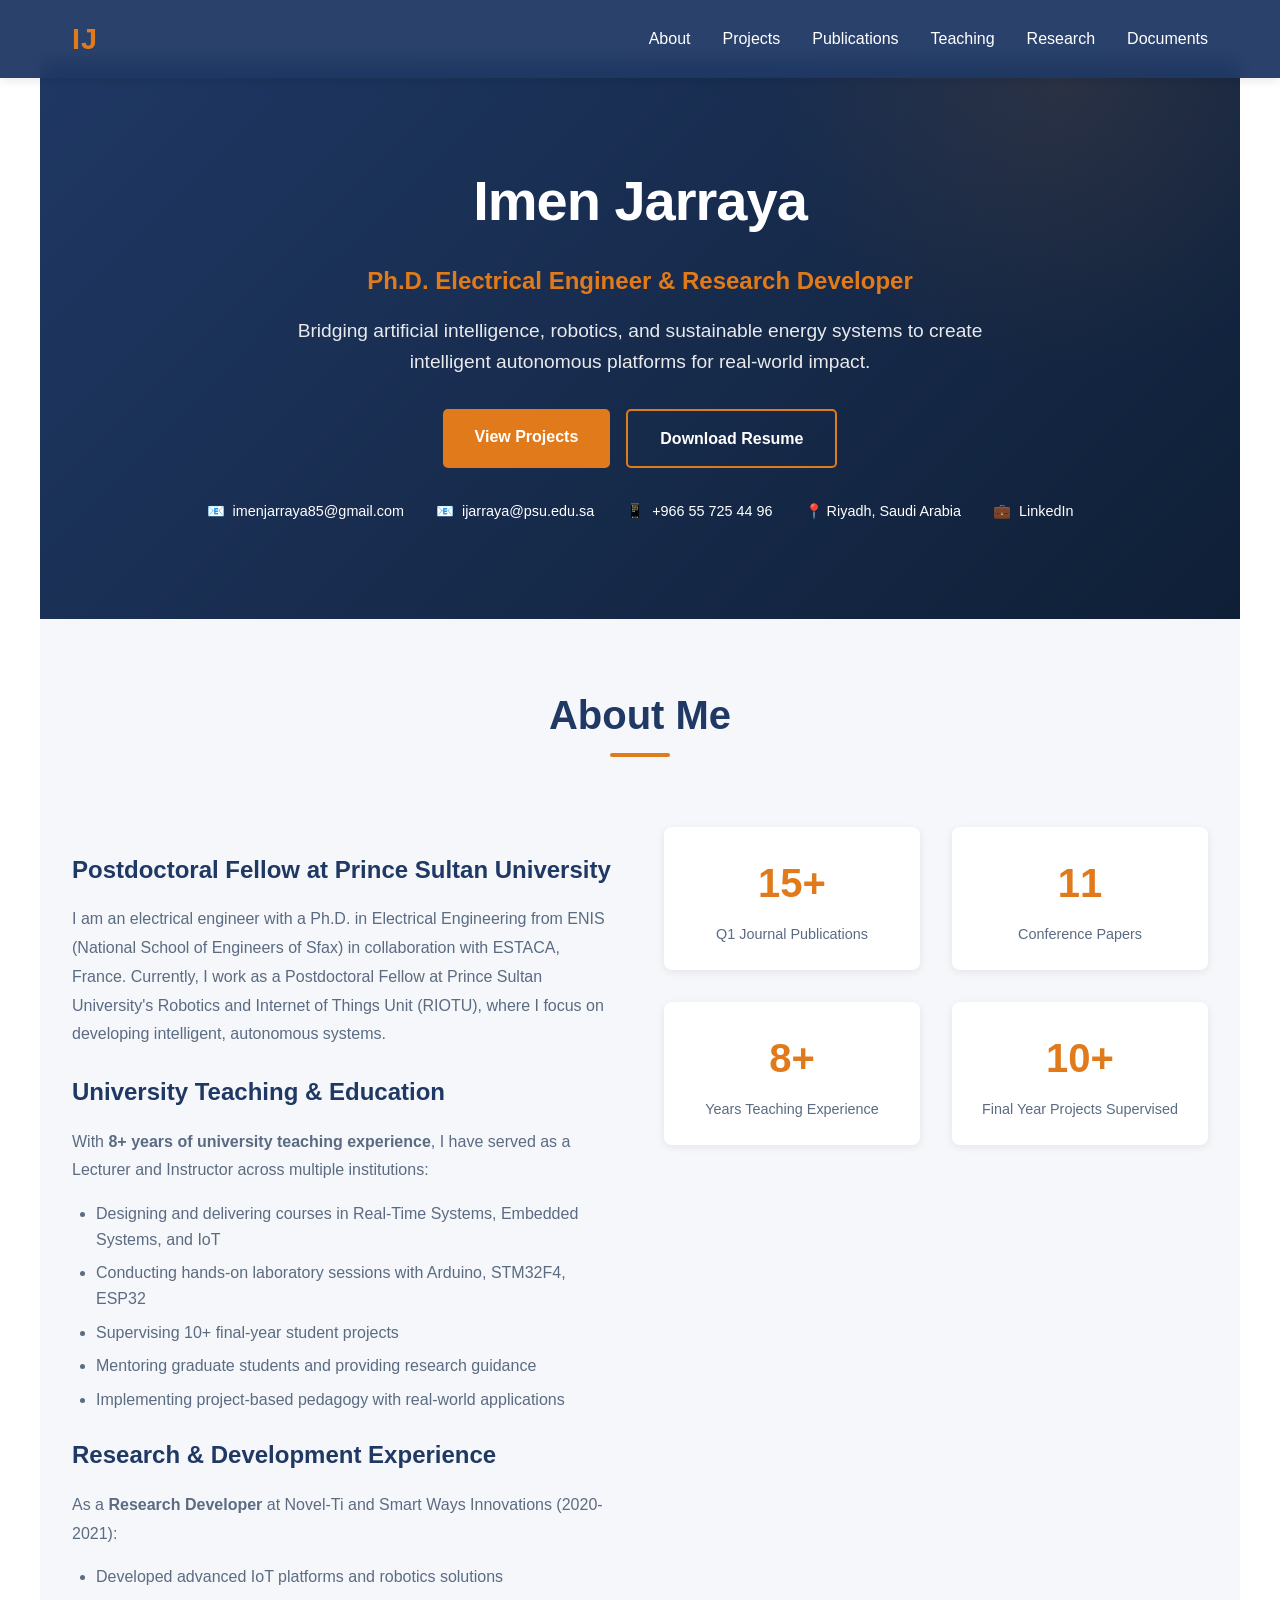
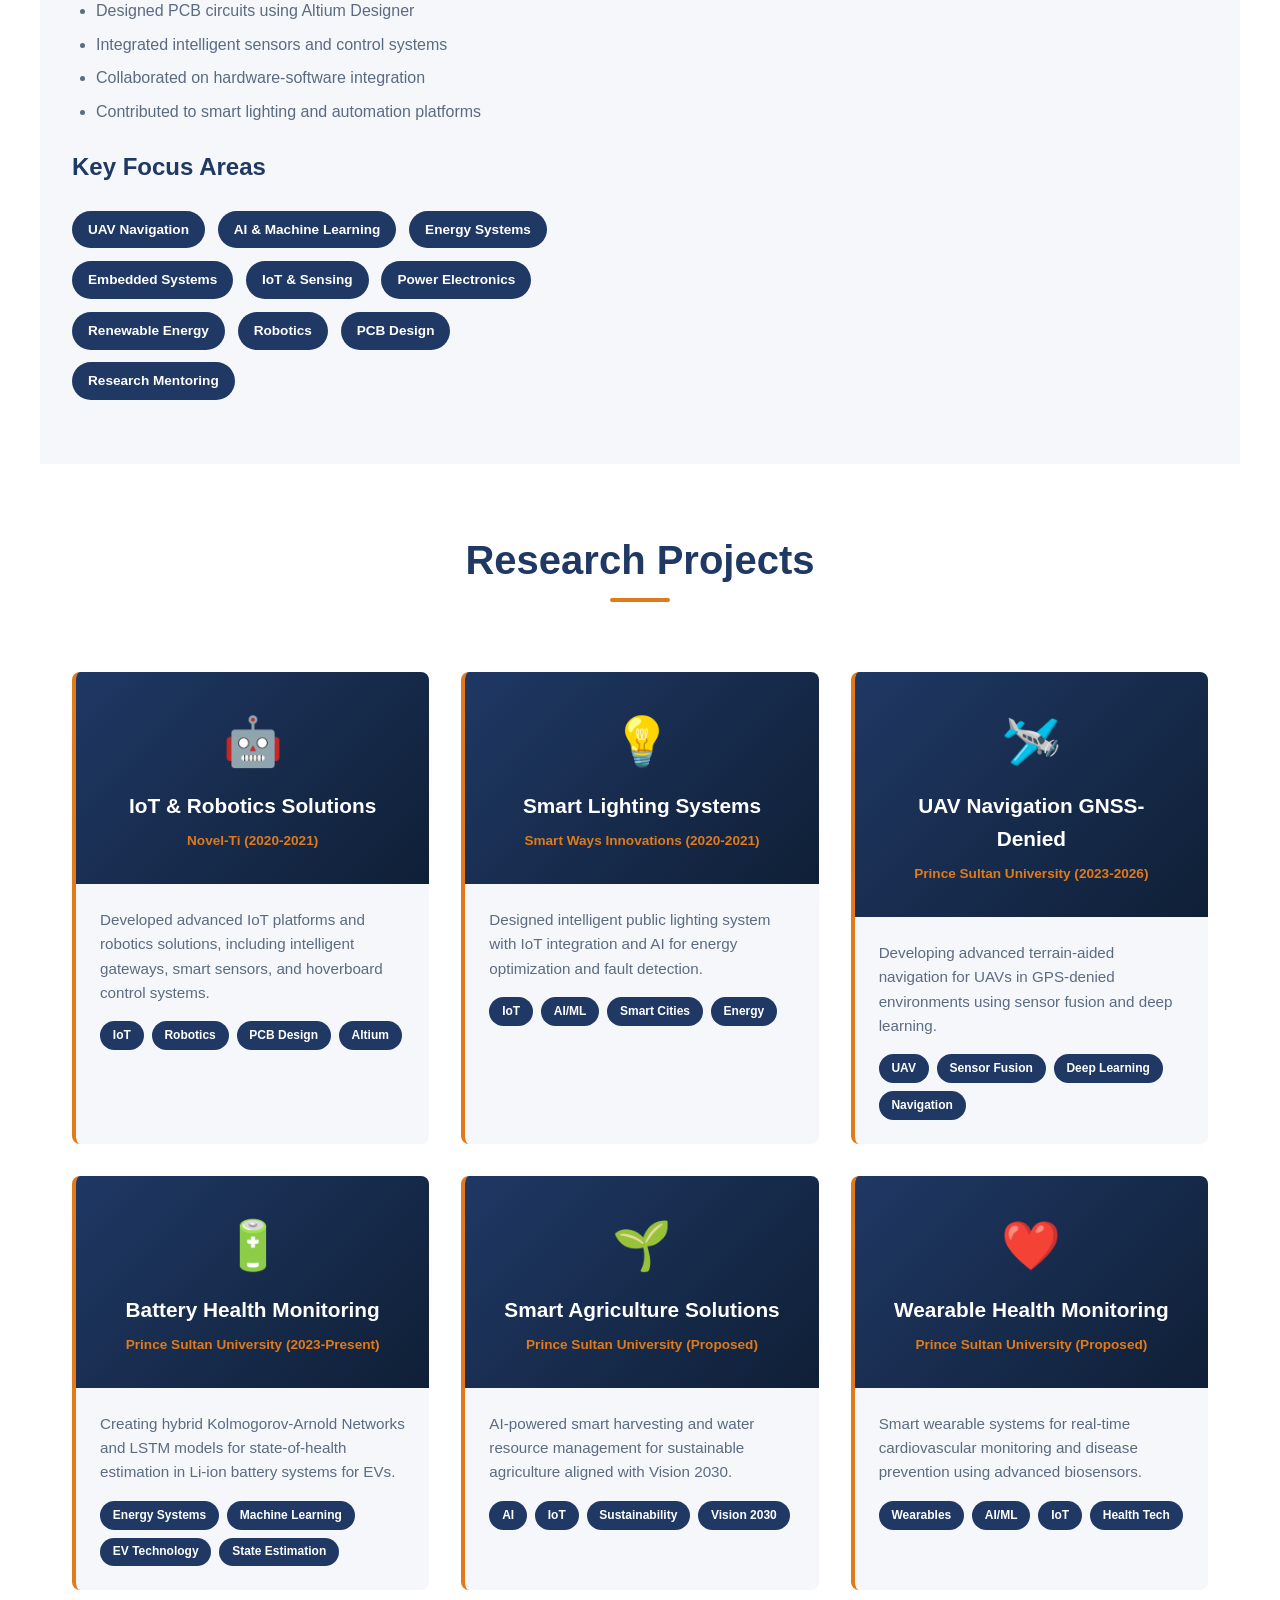
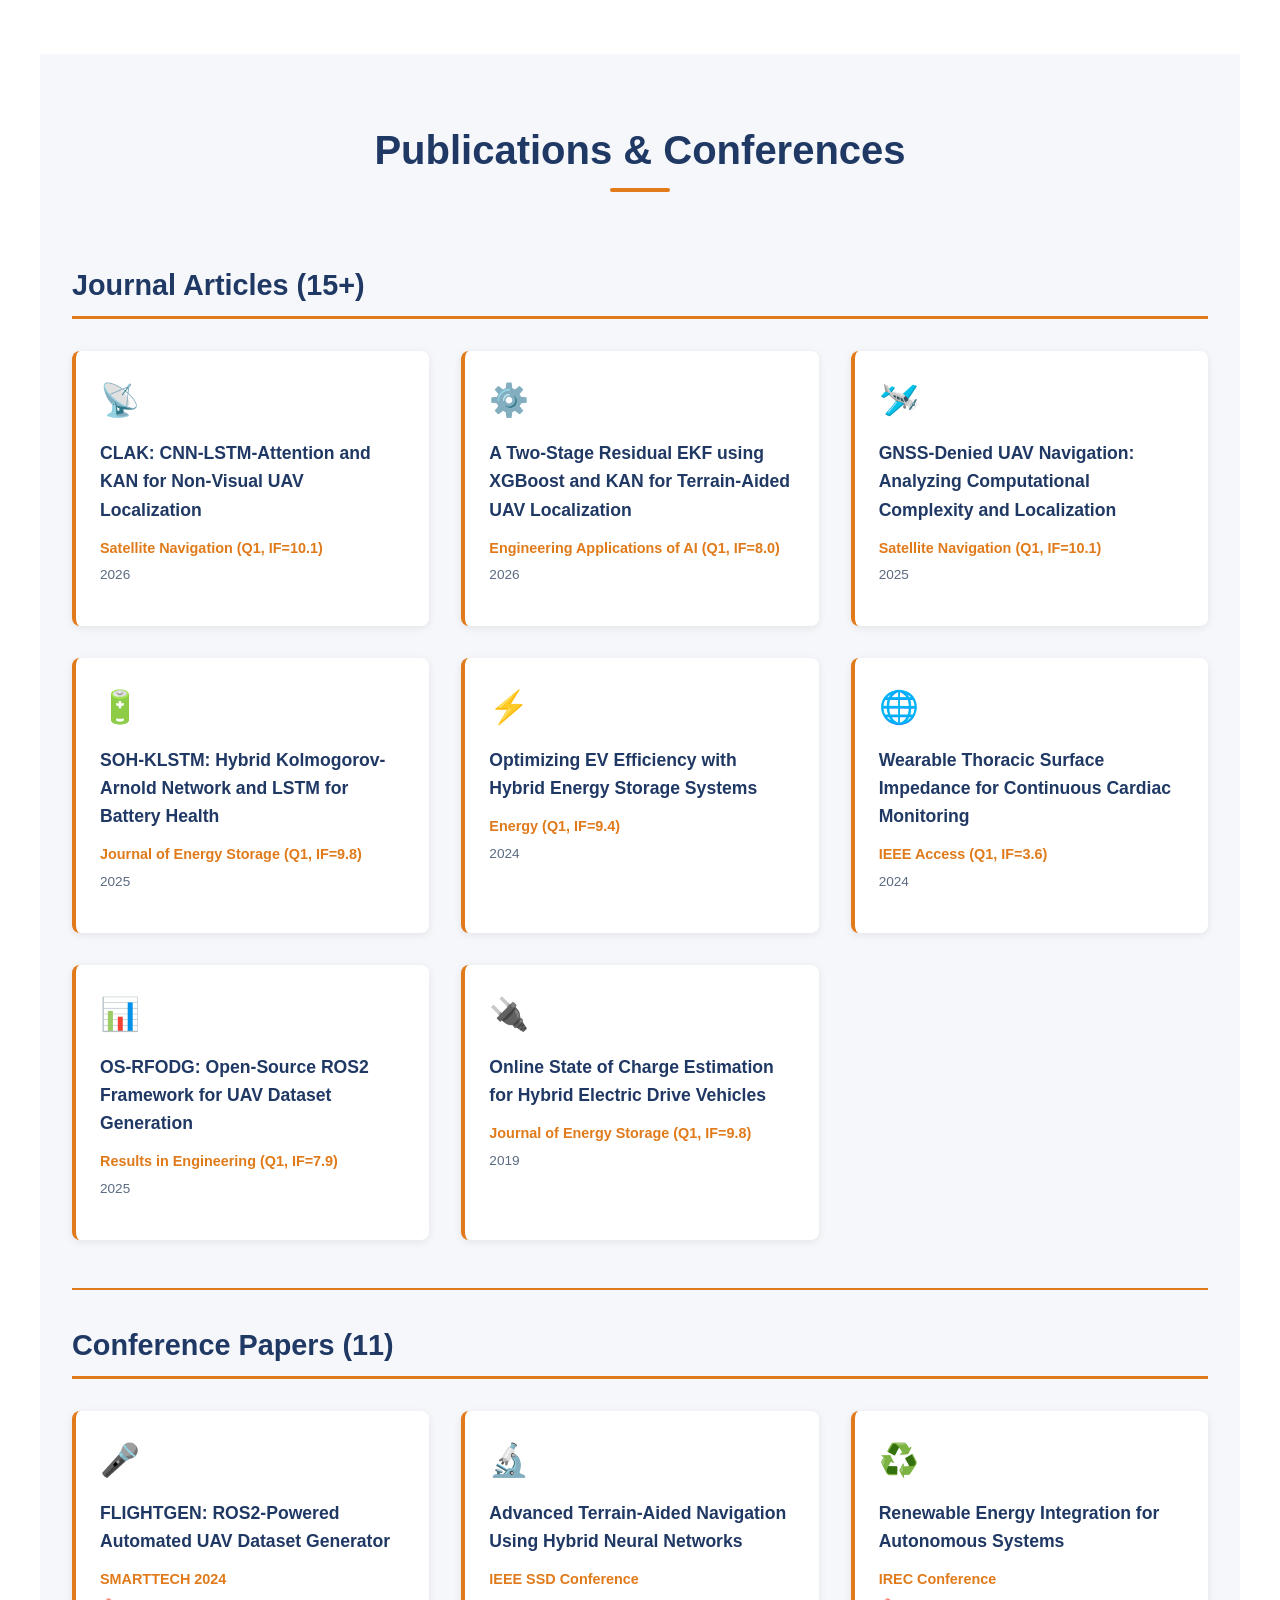
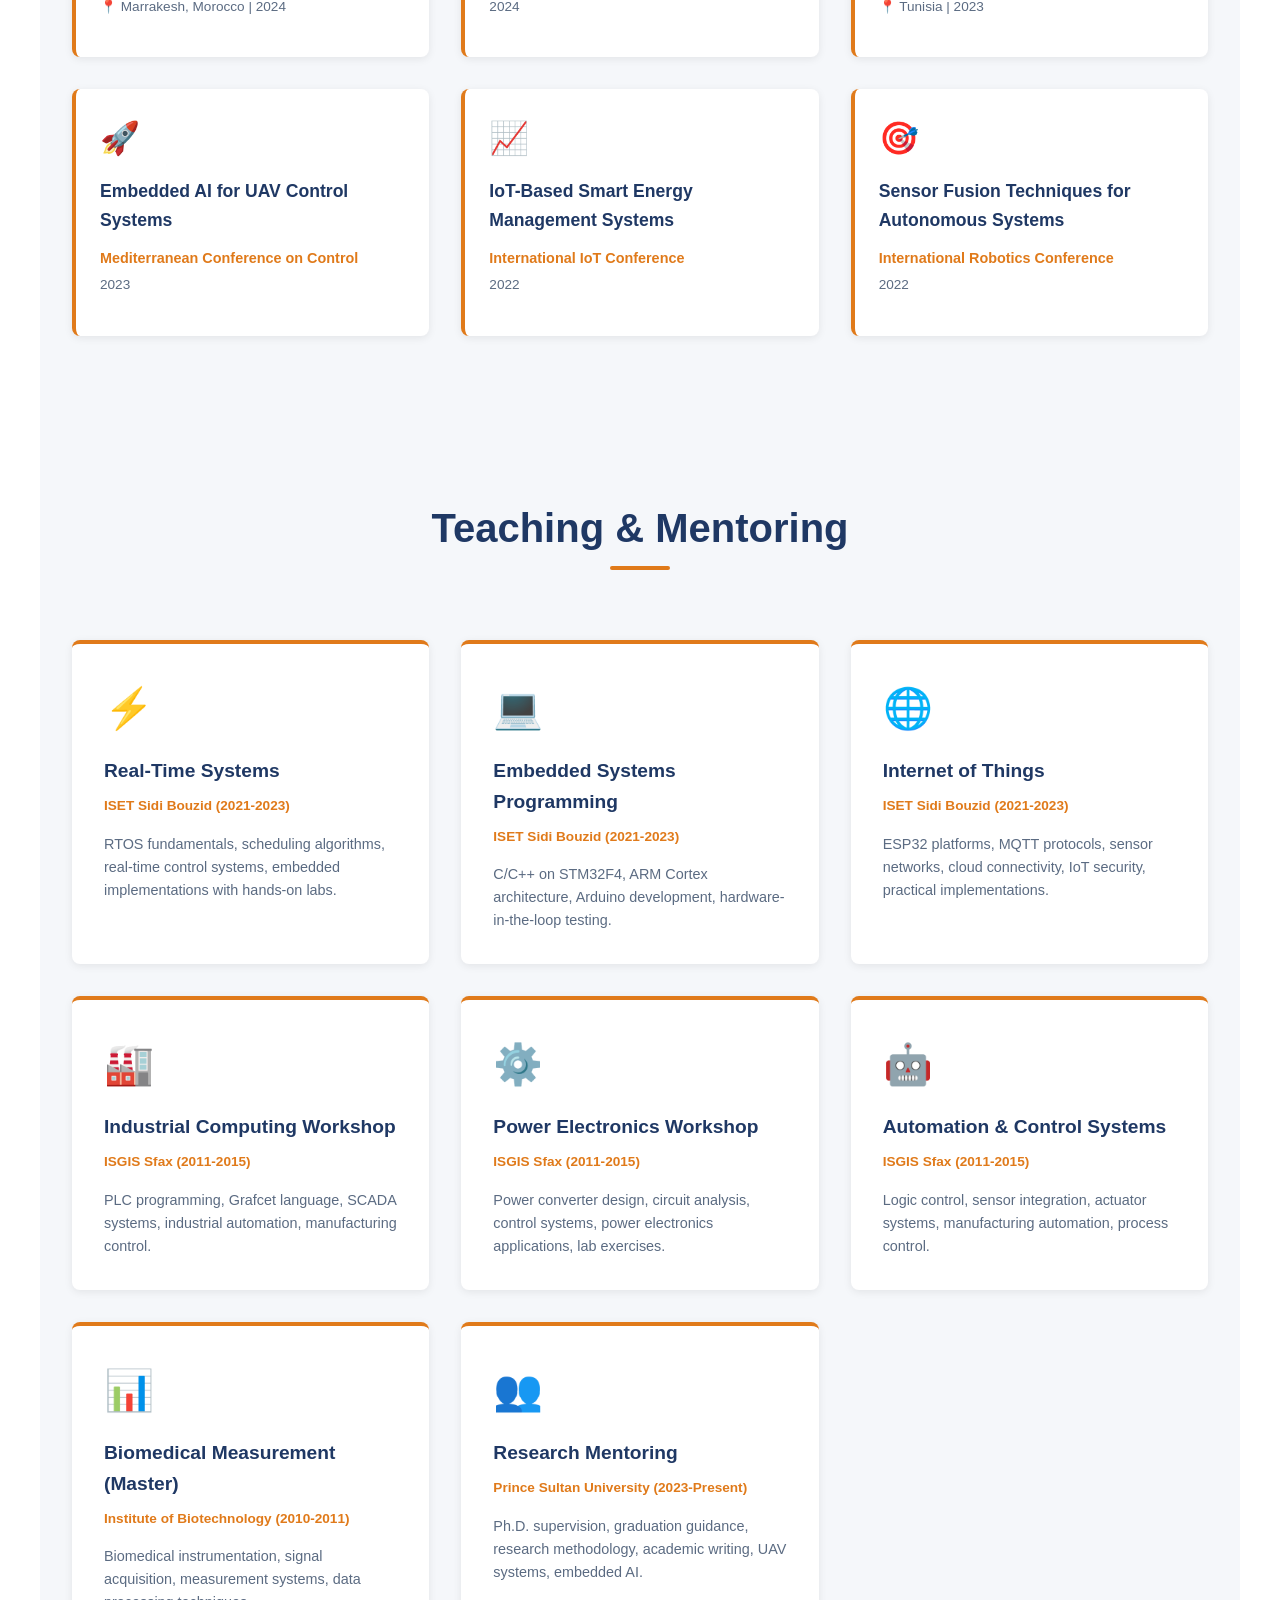
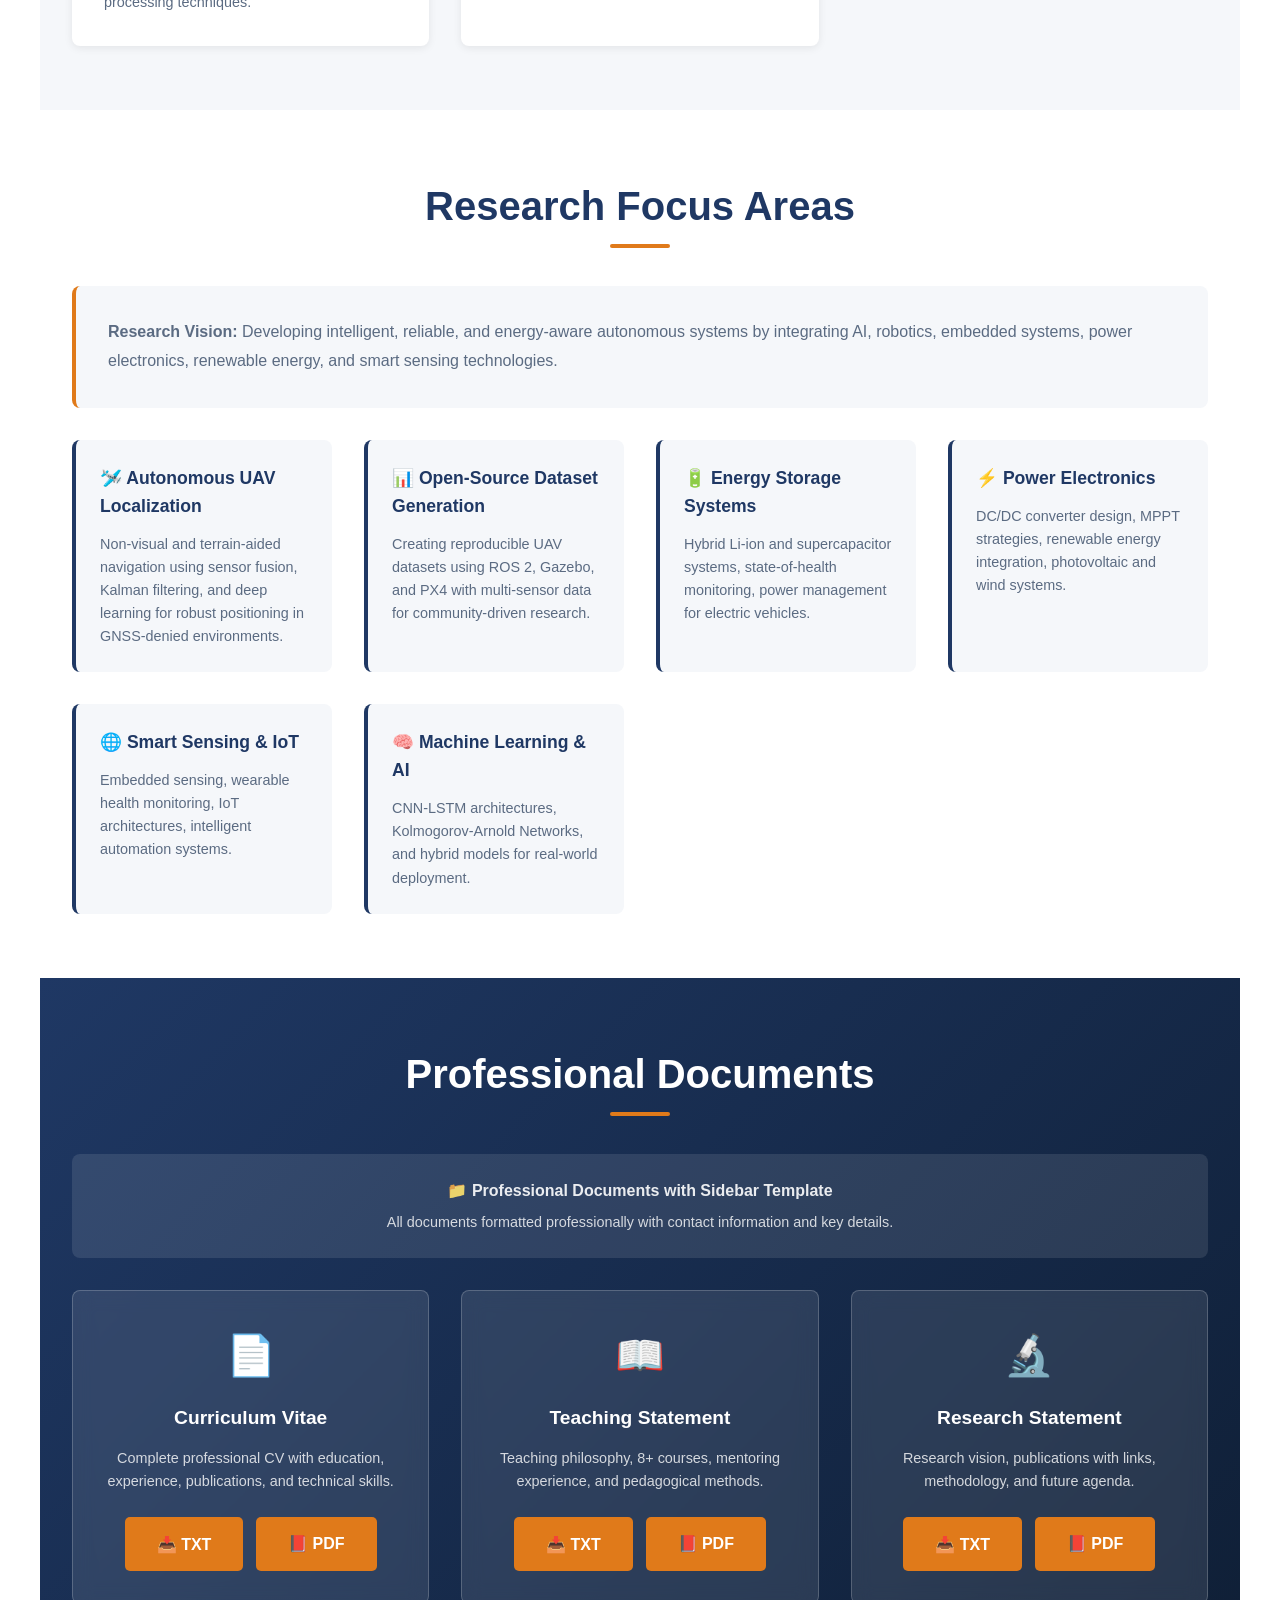
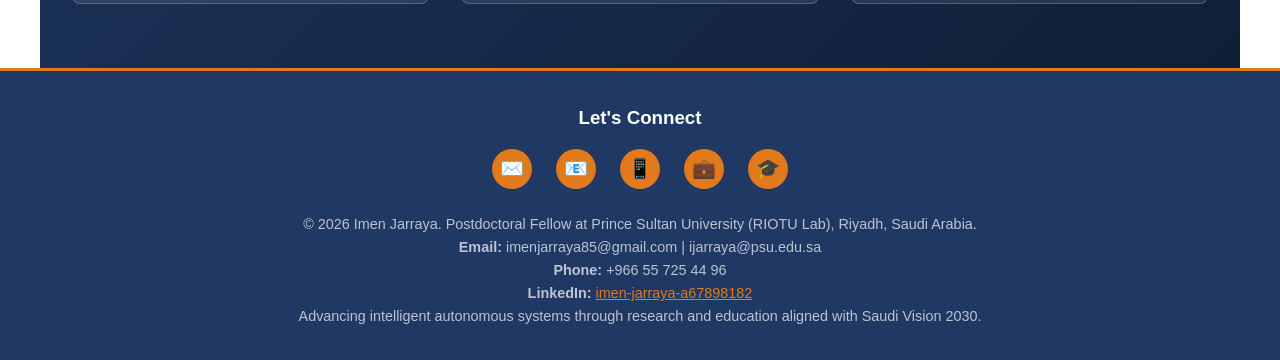
==== index.html @ ab8630fe "Add professional website with CV, Teaching and Research statements" ====
<!DOCTYPE html>
<html lang="en">
<head>
    <meta charset="UTF-8">
    <meta name="viewport" content="width=device-width, initial-scale=1.0">
    <title>Imen Jarraya - Electrical Engineer & Research Developer</title>
    <style>
        * {
            margin: 0;
            padding: 0;
            box-sizing: border-box;
        }

        :root {
            --primary-navy: #1F3864;
            --secondary-orange: #E07A1A;
            --text-dark: #1F1F1F;
            --text-light: #FFFFFF;
            --accent-light: #F5F7FA;
            --accent-muted: #5B6B82;
            --border-light: #D5DFE8;
        }

        html {
            scroll-behavior: smooth;
        }

        body {
            font-family: 'Segoe UI', Tahoma, Geneva, Verdana, sans-serif;
            color: var(--text-dark);
            line-height: 1.6;
            overflow-x: hidden;
        }

        /* Navigation */
        nav {
            position: fixed;
            top: 0;
            width: 100%;
            background: rgba(31, 56, 100, 0.95);
            backdrop-filter: blur(10px);
            z-index: 1000;
            padding: 1rem 0;
            box-shadow: 0 2px 10px rgba(0,0,0,0.1);
        }

        .nav-container {
            max-width: 1200px;
            margin: 0 auto;
            display: flex;
            justify-content: space-between;
            align-items: center;
            padding: 0 2rem;
        }

        .nav-logo {
            font-size: 1.8rem;
            font-weight: bold;
            color: var(--secondary-orange);
            letter-spacing: 1px;
        }

        .nav-links {
            display: flex;
            gap: 2rem;
            list-style: none;
        }

        .nav-links a {
            color: var(--text-light);
            text-decoration: none;
            font-weight: 500;
            transition: color 0.3s;
        }

        .nav-links a:hover {
            color: var(--secondary-orange);
        }

        /* Hero Section */
        .hero {
            margin-top: 60px;
            background: linear-gradient(135deg, var(--primary-navy) 0%, #0f1f36 100%);
            color: var(--text-light);
            padding: 6rem 2rem;
            text-align: center;
            position: relative;
            overflow: hidden;
        }

        .hero::before {
            content: '';
            position: absolute;
            top: -50%;
            right: -10%;
            width: 600px;
            height: 600px;
            background: radial-gradient(circle, rgba(224, 122, 26, 0.1) 0%, transparent 70%);
            border-radius: 50%;
            animation: float 6s ease-in-out infinite;
        }

        .hero-content {
            max-width: 1000px;
            margin: 0 auto;
            position: relative;
            z-index: 1;
        }

        .hero h1 {
            font-size: 3.5rem;
            font-weight: 700;
            margin-bottom: 1rem;
            letter-spacing: -1px;
        }

        .hero .subtitle {
            font-size: 1.5rem;
            color: var(--secondary-orange);
            margin-bottom: 1rem;
            font-weight: 600;
        }

        .hero .tagline {
            font-size: 1.2rem;
            color: rgba(255,255,255,0.9);
            margin-bottom: 2rem;
            max-width: 700px;
            margin-left: auto;
            margin-right: auto;
        }

        .hero-cta {
            display: flex;
            gap: 1rem;
            justify-content: center;
            flex-wrap: wrap;
            margin-top: 2rem;
        }

        .btn {
            padding: 0.9rem 2rem;
            border: none;
            border-radius: 5px;
            font-weight: 600;
            cursor: pointer;
            transition: all 0.3s;
            text-decoration: none;
            display: inline-block;
            font-size: 1rem;
        }

        .btn-primary {
            background: var(--secondary-orange);
            color: var(--text-light);
        }

        .btn-primary:hover {
            background: #d86910;
            transform: translateY(-2px);
            box-shadow: 0 5px 15px rgba(224, 122, 26, 0.3);
        }

        .btn-secondary {
            background: transparent;
            color: var(--text-light);
            border: 2px solid var(--secondary-orange);
        }

        .btn-secondary:hover {
            background: var(--secondary-orange);
            color: var(--text-light);
        }

        .contact-info {
            display: flex;
            justify-content: center;
            gap: 2rem;
            margin-top: 2rem;
            flex-wrap: wrap;
            font-size: 0.9rem;
        }

        .contact-info span {
            display: flex;
            align-items: center;
            gap: 0.5rem;
        }

        .contact-info a {
            color: inherit;
            text-decoration: none;
            transition: color 0.3s;
        }

        .contact-info a:hover {
            color: var(--secondary-orange);
        }

        @keyframes float {
            0%, 100% { transform: translateY(0px); }
            50% { transform: translateY(20px); }
        }

        /* Sections */
        section {
            padding: 4rem 2rem;
            max-width: 1200px;
            margin: 0 auto;
        }

        .section-title {
            font-size: 2.5rem;
            font-weight: 700;
            color: var(--primary-navy);
            margin-bottom: 3rem;
            text-align: center;
            position: relative;
            display: inline-block;
            width: 100%;
        }

        .section-title::after {
            content: '';
            position: absolute;
            bottom: -10px;
            left: 50%;
            transform: translateX(-50%);
            width: 60px;
            height: 4px;
            background: var(--secondary-orange);
            border-radius: 2px;
        }

        #about {
            background: var(--accent-light);
        }

        .about-content {
            display: grid;
            grid-template-columns: 1fr 1fr;
            gap: 3rem;
            align-items: start;
            margin-top: 2rem;
        }

        .about-text h3 {
            color: var(--primary-navy);
            font-size: 1.5rem;
            margin-bottom: 1rem;
            margin-top: 1.5rem;
        }

        .about-text p {
            color: var(--accent-muted);
            margin-bottom: 1rem;
            line-height: 1.8;
        }

        .about-text ul {
            margin: 1rem 0;
            padding-left: 1.5rem;
            color: var(--accent-muted);
        }

        .about-text ul li {
            margin-bottom: 0.5rem;
        }

        .expertise-tags {
            display: flex;
            flex-wrap: wrap;
            gap: 0.8rem;
            margin-top: 1.5rem;
        }

        .tag {
            background: var(--primary-navy);
            color: var(--text-light);
            padding: 0.5rem 1rem;
            border-radius: 20px;
            font-size: 0.85rem;
            font-weight: 600;
        }

        .about-stats {
            display: grid;
            grid-template-columns: repeat(2, 1fr);
            gap: 2rem;
        }

        .stat {
            background: var(--text-light);
            padding: 1.5rem;
            border-radius: 8px;
            text-align: center;
            box-shadow: 0 2px 8px rgba(0,0,0,0.08);
        }

        .stat-number {
            font-size: 2.5rem;
            font-weight: bold;
            color: var(--secondary-orange);
        }

        .stat-label {
            color: var(--accent-muted);
            font-size: 0.9rem;
            margin-top: 0.5rem;
        }

        /* Projects Section */
        #projects {
            background: var(--text-light);
        }

        .projects-grid {
            display: grid;
            grid-template-columns: repeat(auto-fit, minmax(300px, 1fr));
            gap: 2rem;
            margin-top: 2rem;
        }

        .project-card {
            background: var(--accent-light);
            border-radius: 8px;
            overflow: hidden;
            transition: all 0.3s;
            border-left: 4px solid var(--secondary-orange);
        }

        .project-card:hover {
            transform: translateY(-5px);
            box-shadow: 0 10px 30px rgba(31, 56, 100, 0.15);
        }

        .project-header {
            background: linear-gradient(135deg, var(--primary-navy), #0f1f36);
            color: var(--text-light);
            padding: 2rem;
            text-align: center;
            min-height: 150px;
            display: flex;
            flex-direction: column;
            justify-content: center;
            align-items: center;
        }

        .project-icon {
            font-size: 3rem;
            margin-bottom: 0.5rem;
        }

        .project-title {
            font-size: 1.3rem;
            font-weight: 700;
            margin-bottom: 0.5rem;
        }

        .project-company {
            font-size: 0.85rem;
            color: var(--secondary-orange);
            font-weight: 600;
        }

        .project-body {
            padding: 1.5rem;
        }

        .project-description {
            color: var(--accent-muted);
            font-size: 0.95rem;
            margin-bottom: 1rem;
            line-height: 1.6;
        }

        .project-tech {
            display: flex;
            flex-wrap: wrap;
            gap: 0.5rem;
        }

        .tech-tag {
            background: var(--primary-navy);
            color: var(--text-light);
            padding: 0.3rem 0.8rem;
            border-radius: 15px;
            font-size: 0.75rem;
            font-weight: 600;
        }

        /* Publications Section */
        #publications {
            background: var(--accent-light);
        }

        .publication-grid {
            display: grid;
            grid-template-columns: repeat(auto-fit, minmax(280px, 1fr));
            gap: 2rem;
            margin-top: 2rem;
        }

        .publication-card {
            background: var(--text-light);
            padding: 1.5rem;
            border-radius: 8px;
            border-left: 4px solid var(--secondary-orange);
            box-shadow: 0 2px 8px rgba(0,0,0,0.08);
            transition: all 0.3s;
        }

        .publication-card:hover {
            transform: translateY(-3px);
            box-shadow: 0 8px 20px rgba(0,0,0,0.12);
        }

        .pub-icon {
            font-size: 2rem;
            margin-bottom: 0.8rem;
        }

        .publication-card h4 {
            font-size: 1.1rem;
            color: var(--primary-navy);
            margin-bottom: 0.8rem;
            font-weight: 700;
        }

        .pub-venue {
            color: var(--secondary-orange);
            font-weight: 600;
            font-size: 0.9rem;
            margin-bottom: 0.3rem;
        }

        .pub-date {
            color: var(--accent-muted);
            font-size: 0.85rem;
            margin-bottom: 1rem;
        }

        .btn-pub {
            color: var(--secondary-orange);
            text-decoration: none;
            font-weight: 600;
            font-size: 0.9rem;
            transition: all 0.3s;
            cursor: pointer;
        }

        .btn-pub:hover {
            color: var(--primary-navy);
        }

        /* Teaching Section */
        #teaching {
            background: var(--accent-light);
        }

        .teaching-content {
            display: grid;
            grid-template-columns: repeat(auto-fit, minmax(280px, 1fr));
            gap: 2rem;
            margin-top: 2rem;
        }

        .course-card {
            background: var(--text-light);
            padding: 2rem;
            border-radius: 8px;
            box-shadow: 0 2px 8px rgba(0,0,0,0.08);
            transition: all 0.3s;
            border-top: 4px solid var(--secondary-orange);
        }

        .course-card:hover {
            box-shadow: 0 8px 20px rgba(0,0,0,0.12);
            transform: translateY(-3px);
        }

        .course-icon {
            font-size: 2.5rem;
            margin-bottom: 1rem;
        }

        .course-name {
            font-size: 1.2rem;
            font-weight: 700;
            color: var(--primary-navy);
            margin-bottom: 0.5rem;
        }

        .course-institution {
            font-size: 0.85rem;
            color: var(--secondary-orange);
            margin-bottom: 1rem;
            font-weight: 600;
        }

        .course-topics {
            color: var(--accent-muted);
            font-size: 0.9rem;
            line-height: 1.6;
        }

        /* Research Section */
        #research {
            background: var(--text-light);
        }

        .research-intro {
            background: var(--accent-light);
            padding: 2rem;
            border-radius: 8px;
            border-left: 4px solid var(--secondary-orange);
            margin-bottom: 2rem;
            color: var(--accent-muted);
            line-height: 1.8;
        }

        .research-grid {
            display: grid;
            grid-template-columns: repeat(auto-fit, minmax(250px, 1fr));
            gap: 2rem;
            margin-top: 2rem;
        }

        .research-card {
            background: var(--accent-light);
            padding: 1.5rem;
            border-radius: 8px;
            border-left: 4px solid var(--primary-navy);
        }

        .research-card h4 {
            color: var(--primary-navy);
            margin-bottom: 0.8rem;
            font-size: 1.1rem;
        }

        .research-card p {
            color: var(--accent-muted);
            font-size: 0.9rem;
            line-height: 1.6;
        }

        /* Downloads Section */
        #downloads {
            background: linear-gradient(135deg, var(--primary-navy) 0%, #0f1f36 100%);
            color: var(--text-light);
        }

        #downloads .section-title {
            color: var(--text-light);
        }

        #downloads .section-title::after {
            background: var(--secondary-orange);
        }

        .downloads-grid {
            display: grid;
            grid-template-columns: repeat(auto-fit, minmax(250px, 1fr));
            gap: 2rem;
            margin-top: 2rem;
        }

        .download-card {
            background: rgba(255, 255, 255, 0.1);
            padding: 2rem;
            border-radius: 8px;
            text-align: center;
            backdrop-filter: blur(10px);
            border: 1px solid rgba(255, 255, 255, 0.2);
            transition: all 0.3s;
        }

        .download-card:hover {
            background: rgba(255, 255, 255, 0.15);
            transform: translateY(-3px);
            border-color: var(--secondary-orange);
        }

        .download-icon {
            font-size: 2.5rem;
            margin-bottom: 1rem;
        }

        .download-title {
            font-size: 1.2rem;
            font-weight: 700;
            margin-bottom: 0.8rem;
        }

        .download-description {
            font-size: 0.9rem;
            color: rgba(255, 255, 255, 0.8);
            margin-bottom: 1.5rem;
        }

        .download-buttons {
            display: flex;
            gap: 0.8rem;
            flex-wrap: wrap;
            justify-content: center;
        }

        .download-buttons a {
            display: inline-block;
            text-decoration: none;
        }

        .download-buttons .btn {
            margin: 0;
        }

        /* Footer */
        footer {
            background: var(--primary-navy);
            color: var(--text-light);
            text-align: center;
            padding: 2rem;
            border-top: 3px solid var(--secondary-orange);
        }

        .footer-content {
            max-width: 1200px;
            margin: 0 auto;
        }

        .social-links {
            display: flex;
            justify-content: center;
            gap: 1.5rem;
            margin-bottom: 1.5rem;
            flex-wrap: wrap;
        }

        .social-links a {
            display: inline-flex;
            align-items: center;
            justify-content: center;
            width: 40px;
            height: 40px;
            background: var(--secondary-orange);
            border-radius: 50%;
            color: var(--text-light);
            text-decoration: none;
            transition: all 0.3s;
            font-size: 1.2rem;
        }

        .social-links a:hover {
            background: rgba(224, 122, 26, 0.7);
            transform: scale(1.1);
        }

        .footer-text {
            font-size: 0.9rem;
            color: rgba(255, 255, 255, 0.7);
            line-height: 1.6;
        }

        /* Responsive */
        @media (max-width: 768px) {
            .nav-links {
                gap: 1rem;
                font-size: 0.9rem;
            }

            .hero h1 {
                font-size: 2rem;
            }

            .hero .subtitle {
                font-size: 1.2rem;
            }

            .about-content {
                grid-template-columns: 1fr;
            }

            .about-stats {
                grid-template-columns: 1fr;
            }

            .contact-info {
                flex-direction: column;
                gap: 1rem;
            }

            .section-title {
                font-size: 1.8rem;
            }

            .hero-cta {
                flex-direction: column;
                align-items: center;
            }

            .btn {
                width: 100%;
                max-width: 300px;
            }
        }

        @media (max-width: 480px) {
            nav {
                padding: 0.8rem 0;
            }

            .nav-container {
                padding: 0 1rem;
            }

            .nav-links {
                display: none;
            }

            .hero {
                padding: 3rem 1rem;
                margin-top: 50px;
            }

            .hero h1 {
                font-size: 1.5rem;
            }

            section {
                padding: 2rem 1rem;
            }
        }

        ::-webkit-scrollbar {
            width: 10px;
        }

        ::-webkit-scrollbar-track {
            background: var(--accent-light);
        }

        ::-webkit-scrollbar-thumb {
            background: var(--secondary-orange);
            border-radius: 5px;
        }

        ::-webkit-scrollbar-thumb:hover {
            background: var(--primary-navy);
        }
    </style>
</head>
<body>
    <!-- Navigation -->
    <nav>
        <div class="nav-container">
            <div class="nav-logo">IJ</div>
            <ul class="nav-links">
                <li><a href="#about">About</a></li>
                <li><a href="#projects">Projects</a></li>
                <li><a href="#publications">Publications</a></li>
                <li><a href="#teaching">Teaching</a></li>
                <li><a href="#research">Research</a></li>
                <li><a href="#downloads">Documents</a></li>
            </ul>
        </div>
    </nav>

    <!-- Hero Section -->
    <section class="hero">
        <div class="hero-content">
            <h1>Imen Jarraya</h1>
            <div class="subtitle">Ph.D. Electrical Engineer & Research Developer</div>
            <p class="tagline">Bridging artificial intelligence, robotics, and sustainable energy systems to create intelligent autonomous platforms for real-world impact.</p>
            
            <div class="hero-cta">
                <a href="#projects" class="btn btn-primary">View Projects</a>
                <a href="#downloads" class="btn btn-secondary">Download Resume</a>
            </div>

            <div class="contact-info">
                <span>📧 <a href="mailto:imenjarraya85@gmail.com">imenjarraya85@gmail.com</a></span>
                <span>📧 <a href="mailto:ijarraya@psu.edu.sa">ijarraya@psu.edu.sa</a></span>
                <span>📱 <a href="tel:+966557254496">+966 55 725 44 96</a></span>
                <span>📍 Riyadh, Saudi Arabia</span>
                <span>💼 <a href="https://www.linkedin.com/in/imen-jarraya-a67898182/" target="_blank">LinkedIn</a></span>
            </div>
        </div>
    </section>

    <!-- About Section -->
    <section id="about">
        <h2 class="section-title">About Me</h2>
        <div class="about-content">
            <div class="about-text">
                <h3>Postdoctoral Fellow at Prince Sultan University</h3>
                <p>I am an electrical engineer with a Ph.D. in Electrical Engineering from ENIS (National School of Engineers of Sfax) in collaboration with ESTACA, France. Currently, I work as a Postdoctoral Fellow at Prince Sultan University's Robotics and Internet of Things Unit (RIOTU), where I focus on developing intelligent, autonomous systems.</p>
                
                <h3>University Teaching & Education</h3>
                <p>With <strong>8+ years of university teaching experience</strong>, I have served as a Lecturer and Instructor across multiple institutions:</p>
                <ul>
                    <li>Designing and delivering courses in Real-Time Systems, Embedded Systems, and IoT</li>
                    <li>Conducting hands-on laboratory sessions with Arduino, STM32F4, ESP32</li>
                    <li>Supervising 10+ final-year student projects</li>
                    <li>Mentoring graduate students and providing research guidance</li>
                    <li>Implementing project-based pedagogy with real-world applications</li>
                </ul>

                <h3>Research & Development Experience</h3>
                <p>As a <strong>Research Developer</strong> at Novel-Ti and Smart Ways Innovations (2020-2021):</p>
                <ul>
                    <li>Developed advanced IoT platforms and robotics solutions</li>
                    <li>Designed PCB circuits using Altium Designer</li>
                    <li>Integrated intelligent sensors and control systems</li>
                    <li>Collaborated on hardware-software integration</li>
                    <li>Contributed to smart lighting and automation platforms</li>
                </ul>

                <h3>Key Focus Areas</h3>
                <div class="expertise-tags">
                    <span class="tag">UAV Navigation</span>
                    <span class="tag">AI & Machine Learning</span>
                    <span class="tag">Energy Systems</span>
                    <span class="tag">Embedded Systems</span>
                    <span class="tag">IoT & Sensing</span>
                    <span class="tag">Power Electronics</span>
                    <span class="tag">Renewable Energy</span>
                    <span class="tag">Robotics</span>
                    <span class="tag">PCB Design</span>
                    <span class="tag">Research Mentoring</span>
                </div>
            </div>

            <div class="about-stats">
                <div class="stat">
                    <div class="stat-number">15+</div>
                    <div class="stat-label">Q1 Journal Publications</div>
                </div>
                <div class="stat">
                    <div class="stat-number">11</div>
                    <div class="stat-label">Conference Papers</div>
                </div>
                <div class="stat">
                    <div class="stat-number">8+</div>
                    <div class="stat-label">Years Teaching Experience</div>
                </div>
                <div class="stat">
                    <div class="stat-number">10+</div>
                    <div class="stat-label">Final Year Projects Supervised</div>
                </div>
            </div>
        </div>
    </section>

    <!-- Projects Section -->
    <section id="projects">
        <h2 class="section-title">Research Projects</h2>
        <div class="projects-grid">
            <div class="project-card">
                <div class="project-header">
                    <div class="project-icon">🤖</div>
                    <div class="project-title">IoT & Robotics Solutions</div>
                    <div class="project-company">Novel-Ti (2020-2021)</div>
                </div>
                <div class="project-body">
                    <p class="project-description">Developed advanced IoT platforms and robotics solutions, including intelligent gateways, smart sensors, and hoverboard control systems.</p>
                    <div class="project-tech">
                        <span class="tech-tag">IoT</span>
                        <span class="tech-tag">Robotics</span>
                        <span class="tech-tag">PCB Design</span>
                        <span class="tech-tag">Altium</span>
                    </div>
                </div>
            </div>

            <div class="project-card">
                <div class="project-header">
                    <div class="project-icon">💡</div>
                    <div class="project-title">Smart Lighting Systems</div>
                    <div class="project-company">Smart Ways Innovations (2020-2021)</div>
                </div>
                <div class="project-body">
                    <p class="project-description">Designed intelligent public lighting system with IoT integration and AI for energy optimization and fault detection.</p>
                    <div class="project-tech">
                        <span class="tech-tag">IoT</span>
                        <span class="tech-tag">AI/ML</span>
                        <span class="tech-tag">Smart Cities</span>
                        <span class="tech-tag">Energy</span>
                    </div>
                </div>
            </div>

            <div class="project-card">
                <div class="project-header">
                    <div class="project-icon">🛩️</div>
                    <div class="project-title">UAV Navigation GNSS-Denied</div>
                    <div class="project-company">Prince Sultan University (2023-2026)</div>
                </div>
                <div class="project-body">
                    <p class="project-description">Developing advanced terrain-aided navigation for UAVs in GPS-denied environments using sensor fusion and deep learning.</p>
                    <div class="project-tech">
                        <span class="tech-tag">UAV</span>
                        <span class="tech-tag">Sensor Fusion</span>
                        <span class="tech-tag">Deep Learning</span>
                        <span class="tech-tag">Navigation</span>
                    </div>
                </div>
            </div>

            <div class="project-card">
                <div class="project-header">
                    <div class="project-icon">🔋</div>
                    <div class="project-title">Battery Health Monitoring</div>
                    <div class="project-company">Prince Sultan University (2023-Present)</div>
                </div>
                <div class="project-body">
                    <p class="project-description">Creating hybrid Kolmogorov-Arnold Networks and LSTM models for state-of-health estimation in Li-ion battery systems for EVs.</p>
                    <div class="project-tech">
                        <span class="tech-tag">Energy Systems</span>
                        <span class="tech-tag">Machine Learning</span>
                        <span class="tech-tag">EV Technology</span>
                        <span class="tech-tag">State Estimation</span>
                    </div>
                </div>
            </div>

            <div class="project-card">
                <div class="project-header">
                    <div class="project-icon">🌱</div>
                    <div class="project-title">Smart Agriculture Solutions</div>
                    <div class="project-company">Prince Sultan University (Proposed)</div>
                </div>
                <div class="project-body">
                    <p class="project-description">AI-powered smart harvesting and water resource management for sustainable agriculture aligned with Vision 2030.</p>
                    <div class="project-tech">
                        <span class="tech-tag">AI</span>
                        <span class="tech-tag">IoT</span>
                        <span class="tech-tag">Sustainability</span>
                        <span class="tech-tag">Vision 2030</span>
                    </div>
                </div>
            </div>

            <div class="project-card">
                <div class="project-header">
                    <div class="project-icon">❤️</div>
                    <div class="project-title">Wearable Health Monitoring</div>
                    <div class="project-company">Prince Sultan University (Proposed)</div>
                </div>
                <div class="project-body">
                    <p class="project-description">Smart wearable systems for real-time cardiovascular monitoring and disease prevention using advanced biosensors.</p>
                    <div class="project-tech">
                        <span class="tech-tag">Wearables</span>
                        <span class="tech-tag">AI/ML</span>
                        <span class="tech-tag">IoT</span>
                        <span class="tech-tag">Health Tech</span>
                    </div>
                </div>
            </div>
        </div>
    </section>

    <!-- Publications Section -->
    <section id="publications">
        <h2 class="section-title">Publications & Conferences</h2>
        
        <div style="max-width: 1200px; margin: 2rem auto;">
            <h3 style="color: #1F3864; font-size: 1.8rem; margin-bottom: 1.5rem; border-bottom: 3px solid #E07A1A; padding-bottom: 0.5rem;">Journal Articles (15+)</h3>
            
            <div class="publication-grid">
                <div class="publication-card">
                    <div class="pub-icon">📡</div>
                    <h4>CLAK: CNN-LSTM-Attention and KAN for Non-Visual UAV Localization</h4>
                    <p class="pub-venue">Satellite Navigation (Q1, IF=10.1)</p>
                    <p class="pub-date">2026</p>
                </div>

                <div class="publication-card">
                    <div class="pub-icon">⚙️</div>
                    <h4>A Two-Stage Residual EKF using XGBoost and KAN for Terrain-Aided UAV Localization</h4>
                    <p class="pub-venue">Engineering Applications of AI (Q1, IF=8.0)</p>
                    <p class="pub-date">2026</p>
                </div>

                <div class="publication-card">
                    <div class="pub-icon">🛩️</div>
                    <h4>GNSS-Denied UAV Navigation: Analyzing Computational Complexity and Localization</h4>
                    <p class="pub-venue">Satellite Navigation (Q1, IF=10.1)</p>
                    <p class="pub-date">2025</p>
                </div>

                <div class="publication-card">
                    <div class="pub-icon">🔋</div>
                    <h4>SOH-KLSTM: Hybrid Kolmogorov-Arnold Network and LSTM for Battery Health</h4>
                    <p class="pub-venue">Journal of Energy Storage (Q1, IF=9.8)</p>
                    <p class="pub-date">2025</p>
                </div>

                <div class="publication-card">
                    <div class="pub-icon">⚡</div>
                    <h4>Optimizing EV Efficiency with Hybrid Energy Storage Systems</h4>
                    <p class="pub-venue">Energy (Q1, IF=9.4)</p>
                    <p class="pub-date">2024</p>
                </div>

                <div class="publication-card">
                    <div class="pub-icon">🌐</div>
                    <h4>Wearable Thoracic Surface Impedance for Continuous Cardiac Monitoring</h4>
                    <p class="pub-venue">IEEE Access (Q1, IF=3.6)</p>
                    <p class="pub-date">2024</p>
                </div>

                <div class="publication-card">
                    <div class="pub-icon">📊</div>
                    <h4>OS-RFODG: Open-Source ROS2 Framework for UAV Dataset Generation</h4>
                    <p class="pub-venue">Results in Engineering (Q1, IF=7.9)</p>
                    <p class="pub-date">2025</p>
                </div>

                <div class="publication-card">
                    <div class="pub-icon">🔌</div>
                    <h4>Online State of Charge Estimation for Hybrid Electric Drive Vehicles</h4>
                    <p class="pub-venue">Journal of Energy Storage (Q1, IF=9.8)</p>
                    <p class="pub-date">2019</p>
                </div>
            </div>

            <div style="margin-top: 3rem; padding-top: 2rem; border-top: 2px solid #E07A1A;">
                <h3 style="color: #1F3864; font-size: 1.8rem; margin-bottom: 1.5rem; border-bottom: 3px solid #E07A1A; padding-bottom: 0.5rem;">Conference Papers (11)</h3>
                
                <div class="publication-grid">
                    <div class="publication-card">
                        <div class="pub-icon">🎤</div>
                        <h4>FLIGHTGEN: ROS2-Powered Automated UAV Dataset Generator</h4>
                        <p class="pub-venue">SMARTTECH 2024</p>
                        <p class="pub-date">📍 Marrakesh, Morocco | 2024</p>
                    </div>

                    <div class="publication-card">
                        <div class="pub-icon">🔬</div>
                        <h4>Advanced Terrain-Aided Navigation Using Hybrid Neural Networks</h4>
                        <p class="pub-venue">IEEE SSD Conference</p>
                        <p class="pub-date">2024</p>
                    </div>

                    <div class="publication-card">
                        <div class="pub-icon">♻️</div>
                        <h4>Renewable Energy Integration for Autonomous Systems</h4>
                        <p class="pub-venue">IREC Conference</p>
                        <p class="pub-date">📍 Tunisia | 2023</p>
                    </div>

                    <div class="publication-card">
                        <div class="pub-icon">🚀</div>
                        <h4>Embedded AI for UAV Control Systems</h4>
                        <p class="pub-venue">Mediterranean Conference on Control</p>
                        <p class="pub-date">2023</p>
                    </div>

                    <div class="publication-card">
                        <div class="pub-icon">📈</div>
                        <h4>IoT-Based Smart Energy Management Systems</h4>
                        <p class="pub-venue">International IoT Conference</p>
                        <p class="pub-date">2022</p>
                    </div>

                    <div class="publication-card">
                        <div class="pub-icon">🎯</div>
                        <h4>Sensor Fusion Techniques for Autonomous Systems</h4>
                        <p class="pub-venue">International Robotics Conference</p>
                        <p class="pub-date">2022</p>
                    </div>
                </div>
            </div>
        </div>
    </section>

    <!-- Teaching Section -->
    <section id="teaching">
        <h2 class="section-title">Teaching & Mentoring</h2>
        <div class="teaching-content">
            <div class="course-card">
                <div class="course-icon">⚡</div>
                <div class="course-name">Real-Time Systems</div>
                <div class="course-institution">ISET Sidi Bouzid (2021-2023)</div>
                <p class="course-topics">RTOS fundamentals, scheduling algorithms, real-time control systems, embedded implementations with hands-on labs.</p>
            </div>

            <div class="course-card">
                <div class="course-icon">💻</div>
                <div class="course-name">Embedded Systems Programming</div>
                <div class="course-institution">ISET Sidi Bouzid (2021-2023)</div>
                <p class="course-topics">C/C++ on STM32F4, ARM Cortex architecture, Arduino development, hardware-in-the-loop testing.</p>
            </div>

            <div class="course-card">
                <div class="course-icon">🌐</div>
                <div class="course-name">Internet of Things</div>
                <div class="course-institution">ISET Sidi Bouzid (2021-2023)</div>
                <p class="course-topics">ESP32 platforms, MQTT protocols, sensor networks, cloud connectivity, IoT security, practical implementations.</p>
            </div>

            <div class="course-card">
                <div class="course-icon">🏭</div>
                <div class="course-name">Industrial Computing Workshop</div>
                <div class="course-institution">ISGIS Sfax (2011-2015)</div>
                <p class="course-topics">PLC programming, Grafcet language, SCADA systems, industrial automation, manufacturing control.</p>
            </div>

            <div class="course-card">
                <div class="course-icon">⚙️</div>
                <div class="course-name">Power Electronics Workshop</div>
                <div class="course-institution">ISGIS Sfax (2011-2015)</div>
                <p class="course-topics">Power converter design, circuit analysis, control systems, power electronics applications, lab exercises.</p>
            </div>

            <div class="course-card">
                <div class="course-icon">🤖</div>
                <div class="course-name">Automation & Control Systems</div>
                <div class="course-institution">ISGIS Sfax (2011-2015)</div>
                <p class="course-topics">Logic control, sensor integration, actuator systems, manufacturing automation, process control.</p>
            </div>

            <div class="course-card">
                <div class="course-icon">📊</div>
                <div class="course-name">Biomedical Measurement (Master)</div>
                <div class="course-institution">Institute of Biotechnology (2010-2011)</div>
                <p class="course-topics">Biomedical instrumentation, signal acquisition, measurement systems, data processing techniques.</p>
            </div>

            <div class="course-card">
                <div class="course-icon">👥</div>
                <div class="course-name">Research Mentoring</div>
                <div class="course-institution">Prince Sultan University (2023-Present)</div>
                <p class="course-topics">Ph.D. supervision, graduation guidance, research methodology, academic writing, UAV systems, embedded AI.</p>
            </div>
        </div>
    </section>

    <!-- Research Section -->
    <section id="research">
        <h2 class="section-title">Research Focus Areas</h2>
        <div class="research-intro">
            <strong>Research Vision:</strong> Developing intelligent, reliable, and energy-aware autonomous systems by integrating AI, robotics, embedded systems, power electronics, renewable energy, and smart sensing technologies.
        </div>

        <div class="research-grid">
            <div class="research-card">
                <h4>🛩️ Autonomous UAV Localization</h4>
                <p>Non-visual and terrain-aided navigation using sensor fusion, Kalman filtering, and deep learning for robust positioning in GNSS-denied environments.</p>
            </div>

            <div class="research-card">
                <h4>📊 Open-Source Dataset Generation</h4>
                <p>Creating reproducible UAV datasets using ROS 2, Gazebo, and PX4 with multi-sensor data for community-driven research.</p>
            </div>

            <div class="research-card">
                <h4>🔋 Energy Storage Systems</h4>
                <p>Hybrid Li-ion and supercapacitor systems, state-of-health monitoring, power management for electric vehicles.</p>
            </div>

            <div class="research-card">
                <h4>⚡ Power Electronics</h4>
                <p>DC/DC converter design, MPPT strategies, renewable energy integration, photovoltaic and wind systems.</p>
            </div>

            <div class="research-card">
                <h4>🌐 Smart Sensing & IoT</h4>
                <p>Embedded sensing, wearable health monitoring, IoT architectures, intelligent automation systems.</p>
            </div>

            <div class="research-card">
                <h4>🧠 Machine Learning & AI</h4>
                <p>CNN-LSTM architectures, Kolmogorov-Arnold Networks, and hybrid models for real-world deployment.</p>
            </div>
        </div>
    </section>

    <!-- Downloads Section -->
    <section id="downloads">
        <h2 class="section-title">Professional Documents</h2>
        <div style="text-align: center; margin-bottom: 2rem; background: rgba(255,255,255,0.1); padding: 1.5rem; border-radius: 8px;">
            <p style="color: rgba(255,255,255,0.9); margin-bottom: 0.5rem;"><strong>📁 Professional Documents with Sidebar Template</strong></p>
            <p style="color: rgba(255,255,255,0.8); font-size: 0.9rem;">All documents formatted professionally with contact information and key details.</p>
        </div>
        <div class="downloads-grid">
            <div class="download-card">
                <div class="download-icon">📄</div>
                <div class="download-title">Curriculum Vitae</div>
                <p class="download-description">Complete professional CV with education, experience, publications, and technical skills.</p>
                <div class="download-buttons">
                    <button class="btn btn-primary" onclick="downloadCV()">📥 TXT</button>
                    <a href="CV_ImenJarraya.pdf" class="btn btn-primary" download target="_blank">📕 PDF</a>
                </div>
            </div>

            <div class="download-card">
                <div class="download-icon">📖</div>
                <div class="download-title">Teaching Statement</div>
                <p class="download-description">Teaching philosophy, 8+ courses, mentoring experience, and pedagogical methods.</p>
                <div class="download-buttons">
                    <button class="btn btn-primary" onclick="downloadTeaching()">📥 TXT</button>
                    <a href="Teaching_Statement_ImenJarraya.pdf" class="btn btn-primary" download target="_blank">📕 PDF</a>
                </div>
            </div>

            <div class="download-card">
                <div class="download-icon">🔬</div>
                <div class="download-title">Research Statement</div>
                <p class="download-description">Research vision, publications with links, methodology, and future agenda.</p>
                <div class="download-buttons">
                    <button class="btn btn-primary" onclick="downloadResearch()">📥 TXT</button>
                    <a href="Research_Statement_ImenJarraya.pdf" class="btn btn-primary" download target="_blank">📕 PDF</a>
                </div>
            </div>
        </div>
    </section>

    <!-- Footer -->
    <footer>
        <div class="footer-content">
            <h3 style="margin-bottom: 1rem;">Let's Connect</h3>
            <div class="social-links">
                <a href="mailto:imenjarraya85@gmail.com" title="Email (Personal)">✉️</a>
                <a href="mailto:ijarraya@psu.edu.sa" title="Email (PSU)">📧</a>
                <a href="tel:+966557254496" title="Phone">📱</a>
                <a href="https://www.linkedin.com/in/imen-jarraya-a67898182/" target="_blank" title="LinkedIn">💼</a>
                <a href="https://scholar.google.com" title="Google Scholar">🎓</a>
            </div>
            <p class="footer-text">
                © 2026 Imen Jarraya. Postdoctoral Fellow at Prince Sultan University (RIOTU Lab), Riyadh, Saudi Arabia.<br>
                <strong>Email:</strong> imenjarraya85@gmail.com | ijarraya@psu.edu.sa<br>
                <strong>Phone:</strong> +966 55 725 44 96<br>
                <strong>LinkedIn:</strong> <a href="https://www.linkedin.com/in/imen-jarraya-a67898182/" target="_blank" style="color: var(--secondary-orange);">imen-jarraya-a67898182</a><br>
                Advancing intelligent autonomous systems through research and education aligned with Saudi Vision 2030.
            </p>
        </div>
    </footer>

    <script>
        // Smooth scroll
        document.querySelectorAll('a[href^="#"]').forEach(anchor => {
            anchor.addEventListener('click', function (e) {
                e.preventDefault();
                const target = document.querySelector(this.getAttribute('href'));
                if (target) {
                    target.scrollIntoView({ behavior: 'smooth' });
                }
            });
        });

        // Download functions with embedded content
        function downloadCV() {
            const content = `CURRICULUM VITAE
Imen Jarraya, Ph.D.

CONTACT INFORMATION
Email (Personal): imenjarraya85@gmail.com
Email (PSU): ijarraya@psu.edu.sa
Phone: +966 55 725 44 96
Location: Riyadh, Saudi Arabia
LinkedIn: https://www.linkedin.com/in/imen-jarraya-a67898182/

PROFESSIONAL SUMMARY
Ph.D. Electrical Engineer and Postdoctoral Fellow at Prince Sultan University (RIOTU Lab). Experienced University Lecturer with 8+ years of teaching in Real-Time Systems, Embedded Systems, and IoT. Research Developer at Novel-Ti and Smart Ways Innovations. Specialized in autonomous UAV navigation, battery health monitoring, power electronics, and IoT/AI integration. Published 15+ Q1 journal articles and 11 conference papers.

EDUCATION
Ph.D. in Electrical Engineering - ENIS & ESTACA, France (Very Honorable)
Advanced Control and Energy Management Systems
Master's Degree in Electrical Engineering - ENIS, Tunisia
State of Charge Estimation for Battery Systems

PROFESSIONAL EXPERIENCE
Postdoctoral Fellow - Prince Sultan University, RIOTU Lab (2023-Present)
- Autonomous UAV localization in GNSS-denied environments
- Battery state-of-health monitoring and estimation
- Research mentoring and student supervision
- Q1 journal publications

University Lecturer - ISET Sidi Bouzid (2021-2023)
- Real-Time Systems, Embedded Systems Programming, Internet of Things
- Laboratory instruction and practical experiments
- Graduation project supervision
- Student mentoring and guidance

Research Developer - Novel-Ti & Smart Ways Innovations (2020-2021)
- IoT platform development and robotics solutions
- PCB design using Altium Designer
- Embedded systems integration
- Smart lighting and automation systems
- Hardware-software development and testing

TEACHING EXPERIENCE
8+ years of university instruction across multiple institutions
ISET Sidi Bouzid (2021-2023) - Real-Time Systems, Embedded Systems, IoT
ISGIS Sfax (2011-2015) - Industrial Computing, Power Electronics, Automation
Higher Institute of Biotechnology (2010-2011) - Biomedical Measurement

COURSES TAUGHT
- Real-Time Systems (RTOS, scheduling, real-time control)
- Embedded Systems Programming (C/C++, STM32F4, Arduino)
- Internet of Things (ESP32, MQTT, sensor networks)
- Industrial Computing Workshop (PLC, Grafcet, SCADA)
- Power Electronics Workshop (converters, control systems)
- Automation & Control Systems
- Biomedical Measurement (Master level)

RESEARCH INTERESTS
- Autonomous UAV Navigation & Localization
- Sensor Fusion & Estimation Theory
- Machine Learning for Embedded Systems
- Energy Storage & Battery Management Systems
- Power Electronics & Renewable Energy
- IoT & Smart Sensing Systems
- Robotics & Autonomous Vehicles

PUBLICATIONS
15+ Q1 Journal Articles in:
- Satellite Navigation (IF: 10.1)
- Energy (IF: 9.4)
- Journal of Energy Storage (IF: 9.8)
- Engineering Applications of AI (IF: 8.0)
- Results in Engineering (IF: 7.9)
- IEEE Access (IF: 3.6)

11 Conference Papers in major international venues

TECHNICAL SKILLS
Programming: C, C++, Python, MATLAB/Simulink, LabVIEW
Embedded: STM32F4, Arduino, ESP32, Raspberry Pi, Jetson Nano
Tools: Altium Designer, ROS 2, Gazebo, PX4, QGIS, Blender
ML/AI: TensorFlow, PyTorch, Scikit-learn
Hardware: Circuit design, PCB prototyping, dSPACE HIL testing

LANGUAGES
English (Fluent), French (Fluent), Arabic (Native), Italian (Basic)`;
            downloadAsFile(content, 'CV_ImenJarraya.txt');
        }

        function downloadTeaching() {
            const content = `TEACHING STATEMENT
Imen Jarraya, Ph.D.

TEACHING PHILOSOPHY
My teaching philosophy is grounded in bridging rigorous theoretical foundations with hands-on, real-world application. As an Electrical Engineer, University Lecturer, and Postdoctoral Fellow at Prince Sultan University, I have witnessed how active learning, project-based pedagogy, and research-informed teaching create independent and creative problem-solvers.

TEACHING EXPERIENCE (8+ YEARS)
2021-2023: ISET, Sidi Bouzid, Tunisia - Lecturer
2011-2015: ISGIS, Sfax, Tunisia - Lecturer
2010-2011: Higher Institute of Biotechnology, Sfax - Instructor

COURSES TAUGHT
Real-Time Systems (RTOS, scheduling, control systems)
Embedded Systems Programming (C/C++, STM32F4, Arduino)
Internet of Things (ESP32, MQTT, sensors, cloud)
Industrial Computing Workshop (PLC, Grafcet, SCADA)
Power Electronics Workshop (converters, control)
Automation Basics (logic control, sensors, actuators)
Biomedical Measurement (Master level)

PEDAGOGICAL APPROACHES

Active Learning & Hands-On Instruction
Using real hardware (Arduino, STM32F4, ESP32, Jetson Nano) to reinforce theory through tangible outcomes.

Project-Based Learning
Supervised 10+ graduation projects in IoT, robotics, power systems, and photovoltaics. Students develop professional skills in teamwork, documentation, and problem-solving.

Research-Integrated Teaching
Connecting teaching to research in UAV navigation, battery monitoring, IoT, and renewable energy systems.

Inclusive & Adaptive Teaching
Using visual aids, simulation tools (MATLAB/Simulink), hardware demonstrations, and lab activities for diverse learners.

MENTORING & SUPERVISION
Ph.D. thesis co-supervision (ENIS, from 2019)
10+ graduation projects as rapporteur
Current mentoring at PSU (UAV, AI, robotics, IoT)
Committed to promoting women in STEM

PROFESSIONAL DEVELOPMENT IN TEACHING
Pedagogical Training Cycle - ENIS Sfax (2010)
English for Academic Purposes - ENIS (2015-2016)
Machine Learning - Coursera/Stanford (2021, 95.29/100)
ROS for Beginners - Udemy (2021)
Teaching AI with Less Data - PSU (2025)
Special Session Chair - ICCSIC 2026

FUTURE TEACHING VISION
Graduate-level courses in:
- Autonomous Systems & UAV Navigation
- AI for Energy Systems
- Embedded AI & Edge Computing
- Robotics & Internet of Things

COMMITMENT
Strong commitment to student success, academic excellence, and advancement of engineering education through research-informed, inclusive, and practice-oriented teaching.`;
            downloadAsFile(content, 'Teaching_Statement_ImenJarraya.txt');
        }

        function downloadResearch() {
            const content = `RESEARCH STATEMENT
Imen Jarraya, Ph.D.

RESEARCH VISION
Developing intelligent, reliable, and energy-aware autonomous systems by integrating artificial intelligence, robotics, embedded systems, power electronics, renewable energy, and smart sensing technologies.

CURRENT RESEARCH CONTRIBUTIONS

1. AUTONOMOUS UAV LOCALIZATION IN GNSS-DENIED ENVIRONMENTS
Non-visual and terrain-aided navigation using sensor fusion, Kalman filtering, and deep learning for robust UAV positioning when GNSS is degraded.

Key Publications:
- CLAK: CNN-LSTM-Attention and KAN - Satellite Navigation (Q1, IF=10.1), 2026
- Two-Stage Residual EKF with XGBoost - Engineering Applications of AI (Q1, IF=8), 2026
- GNSS-denied UAV Navigation Analysis - Satellite Navigation (Q1, IF=10.1), 2025

2. OPEN-SOURCE UAV DATASET GENERATION
ROS 2, Gazebo, PX4-based frameworks for georeferenced UAV datasets enabling reproducible research and community collaboration.

3. ENERGY STORAGE AND ELECTRIC VEHICLE SYSTEMS
Hybrid Li-ion battery and supercapacitor systems, state-of-health monitoring, power management for electric vehicles.

Key Publications:
- SOH-KLSTM Battery Health Monitoring - Journal of Energy Storage (Q1, IF=9.8), 2025
- Optimizing EV with Hybrid Energy - Energy (Q1, IF=9.4), 2024
- Online State of Charge Estimation - Journal of Energy Storage (Q1, IF=9.8), 2019

4. POWER ELECTRONICS & RENEWABLE ENERGY
DC/DC converter design, MPPT strategies, photovoltaic systems, wind energy, PCB design.

5. SMART SENSING & IOT SYSTEMS
Embedded sensing, wearable health monitoring, IoT architectures, precision agriculture, industrial IoT.

RESEARCH METHODOLOGY

Model-Based & Physics-Informed Reasoning
System modeling, estimation theory, energy models, power electronics principles.

Data-Driven Intelligence
Machine learning, deep learning, CNN-LSTM-Attention, KAN-based models.

Simulation-to-Real & Reproducibility
Reproducible pipelines, open-source tools, public datasets, transparent metrics.

Embedded & Hardware-Aware Implementation
Computational complexity analysis, real-time constraints, hardware integration.

RESEARCH OUTPUT

Journal Articles (15+): Q1 venues
Conference Papers (11): Major international conferences
Research Leadership: Special Session Chair ICCSIC 2026
Peer Review: Multiple high-impact journals

FUTURE RESEARCH AGENDA

1. Resilient UAV/Robot Localization
Hybrid frameworks for GNSS-denied operations

2. AI for Energy-Aware Autonomy
Battery health and mission planning integration

3. Embedded AI & Edge Intelligence
Efficient models on embedded platforms

4. Smart Sensing & Wearables
Health monitoring, precision agriculture, industrial IoT

5. Hardware-Integrated Platforms
PCB design, sensor boards, prototype validation

BROADER IMPACT & VISION 2030 ALIGNMENT
Research creates intelligent, sustainable systems for autonomous navigation, smart mobility, sustainable energy, precision agriculture, and health monitoring. Aligned with Saudi Vision 2030 in digital transformation and technology-driven diversification.`;
            downloadAsFile(content, 'Research_Statement_ImenJarraya.txt');
        }

        function downloadAsFile(content, filename) {
            const element = document.createElement('a');
            element.setAttribute('href', 'data:text/plain;charset=utf-8,' + encodeURIComponent(content));
            element.setAttribute('download', filename);
            element.style.display = 'none';
            document.body.appendChild(element);
            element.click();
            document.body.removeChild(element);
        }

        // Scroll animations
        const observerOptions = {
            threshold: 0.1,
            rootMargin: '0px 0px -50px 0px'
        };

        const observer = new IntersectionObserver(function(entries) {
            entries.forEach(entry => {
                if (entry.isIntersecting) {
                    entry.target.style.opacity = '1';
                }
            });
        }, observerOptions);

        document.querySelectorAll('.project-card, .course-card, .research-card, .download-card, .publication-card').forEach(el => {
            el.style.opacity = '0';
            observer.observe(el);
        });
    </script>
</body>
</html>
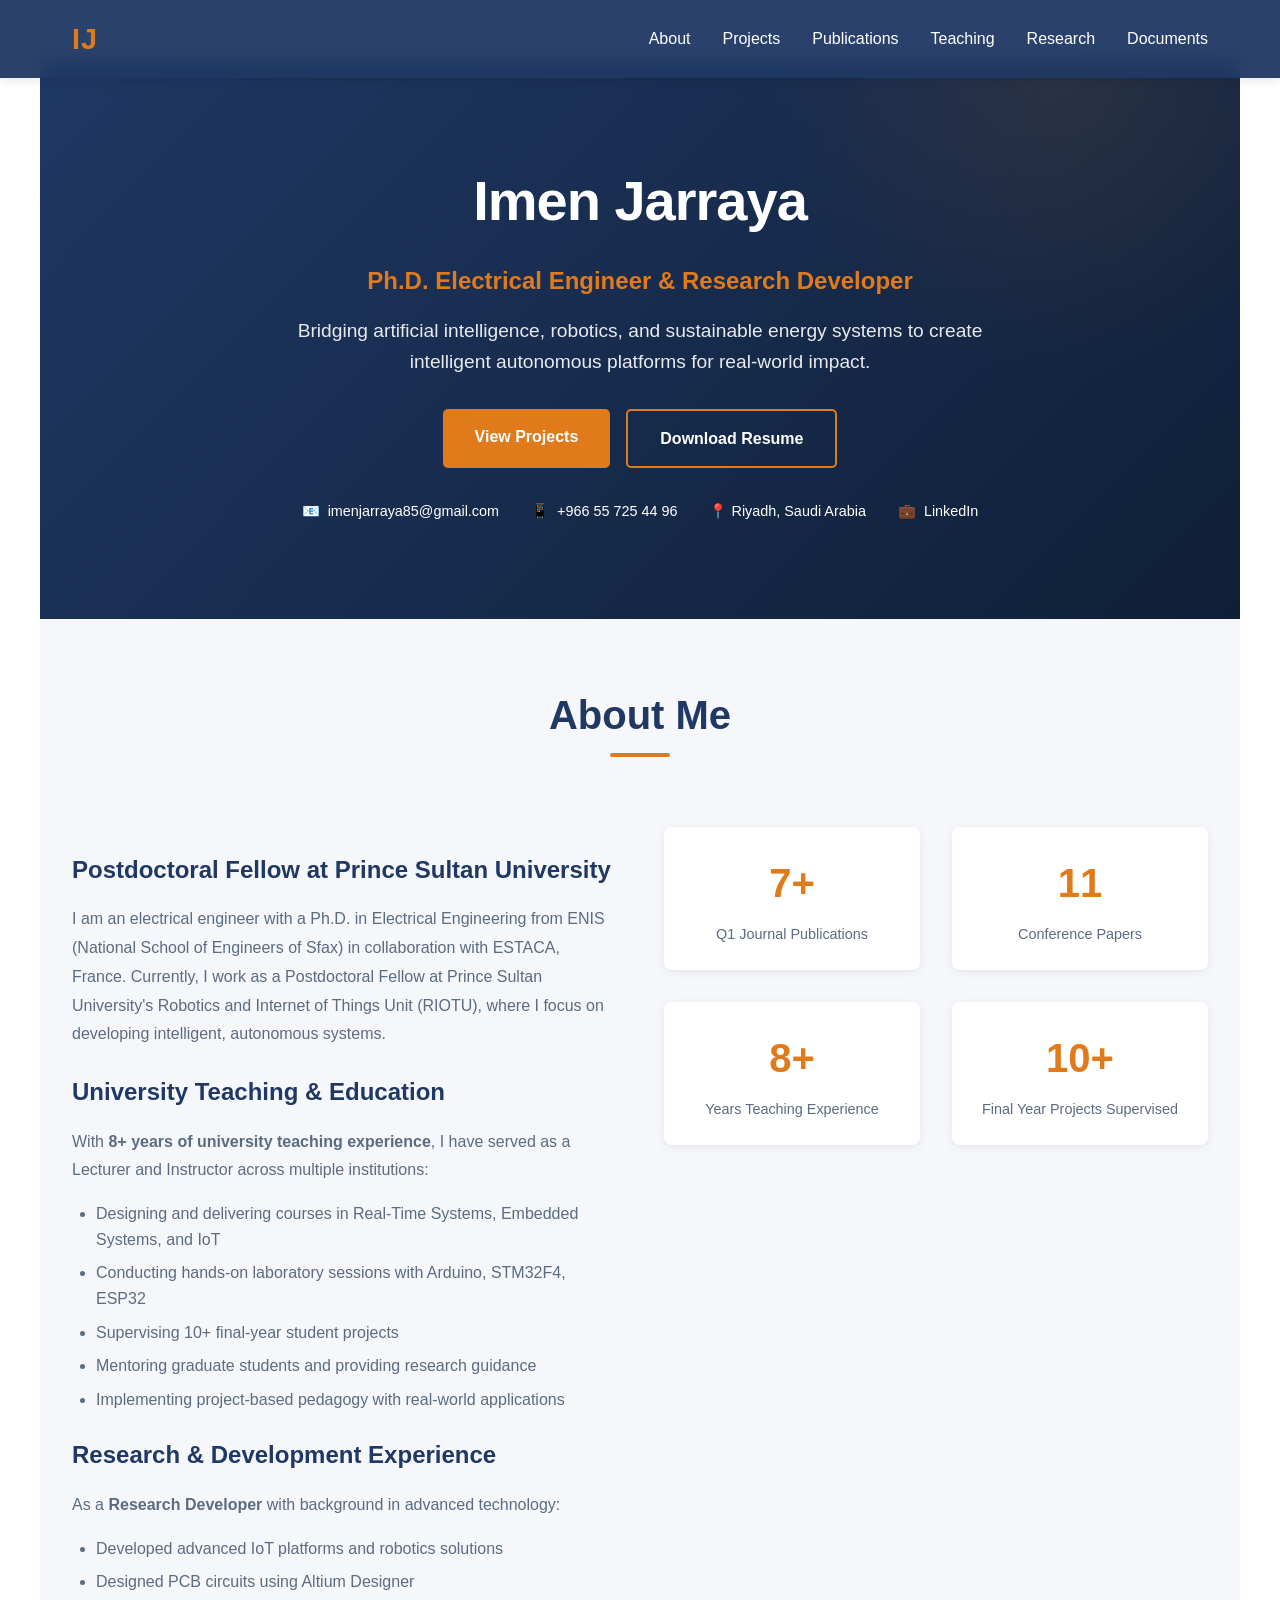
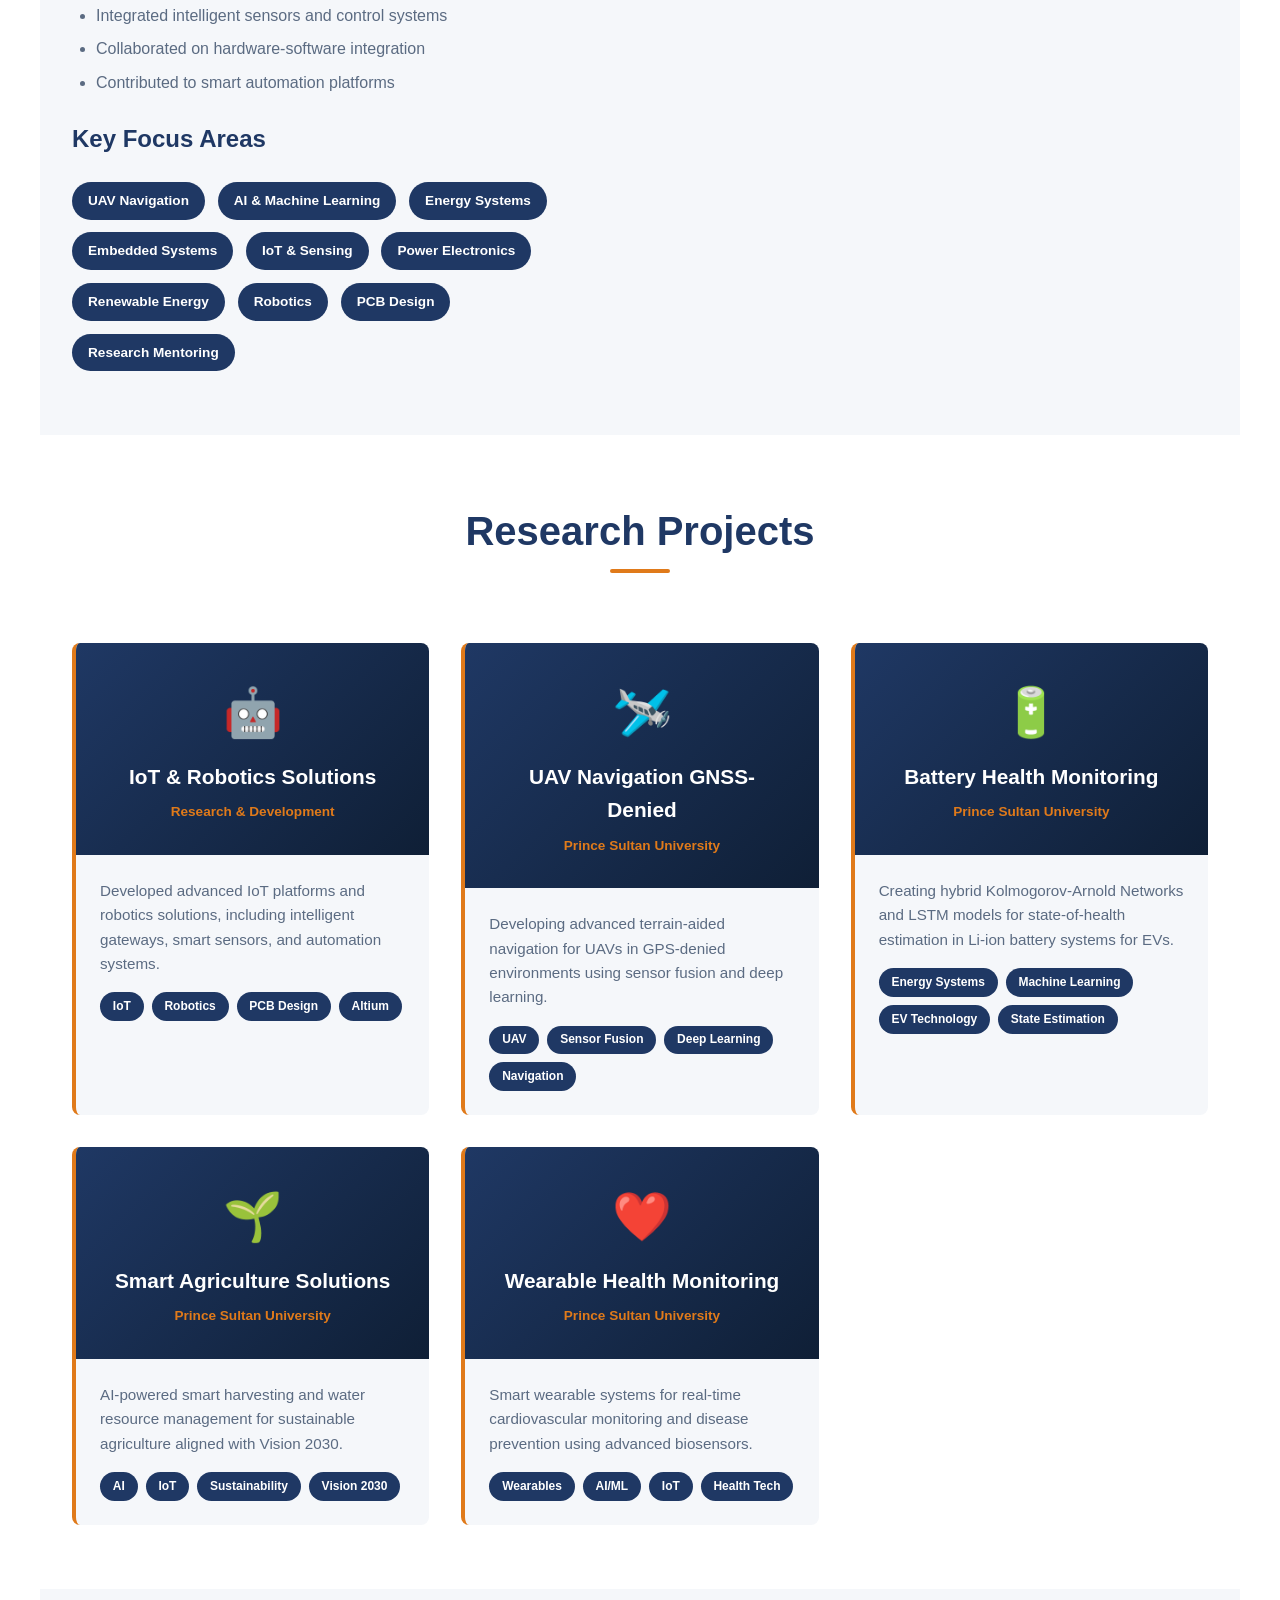
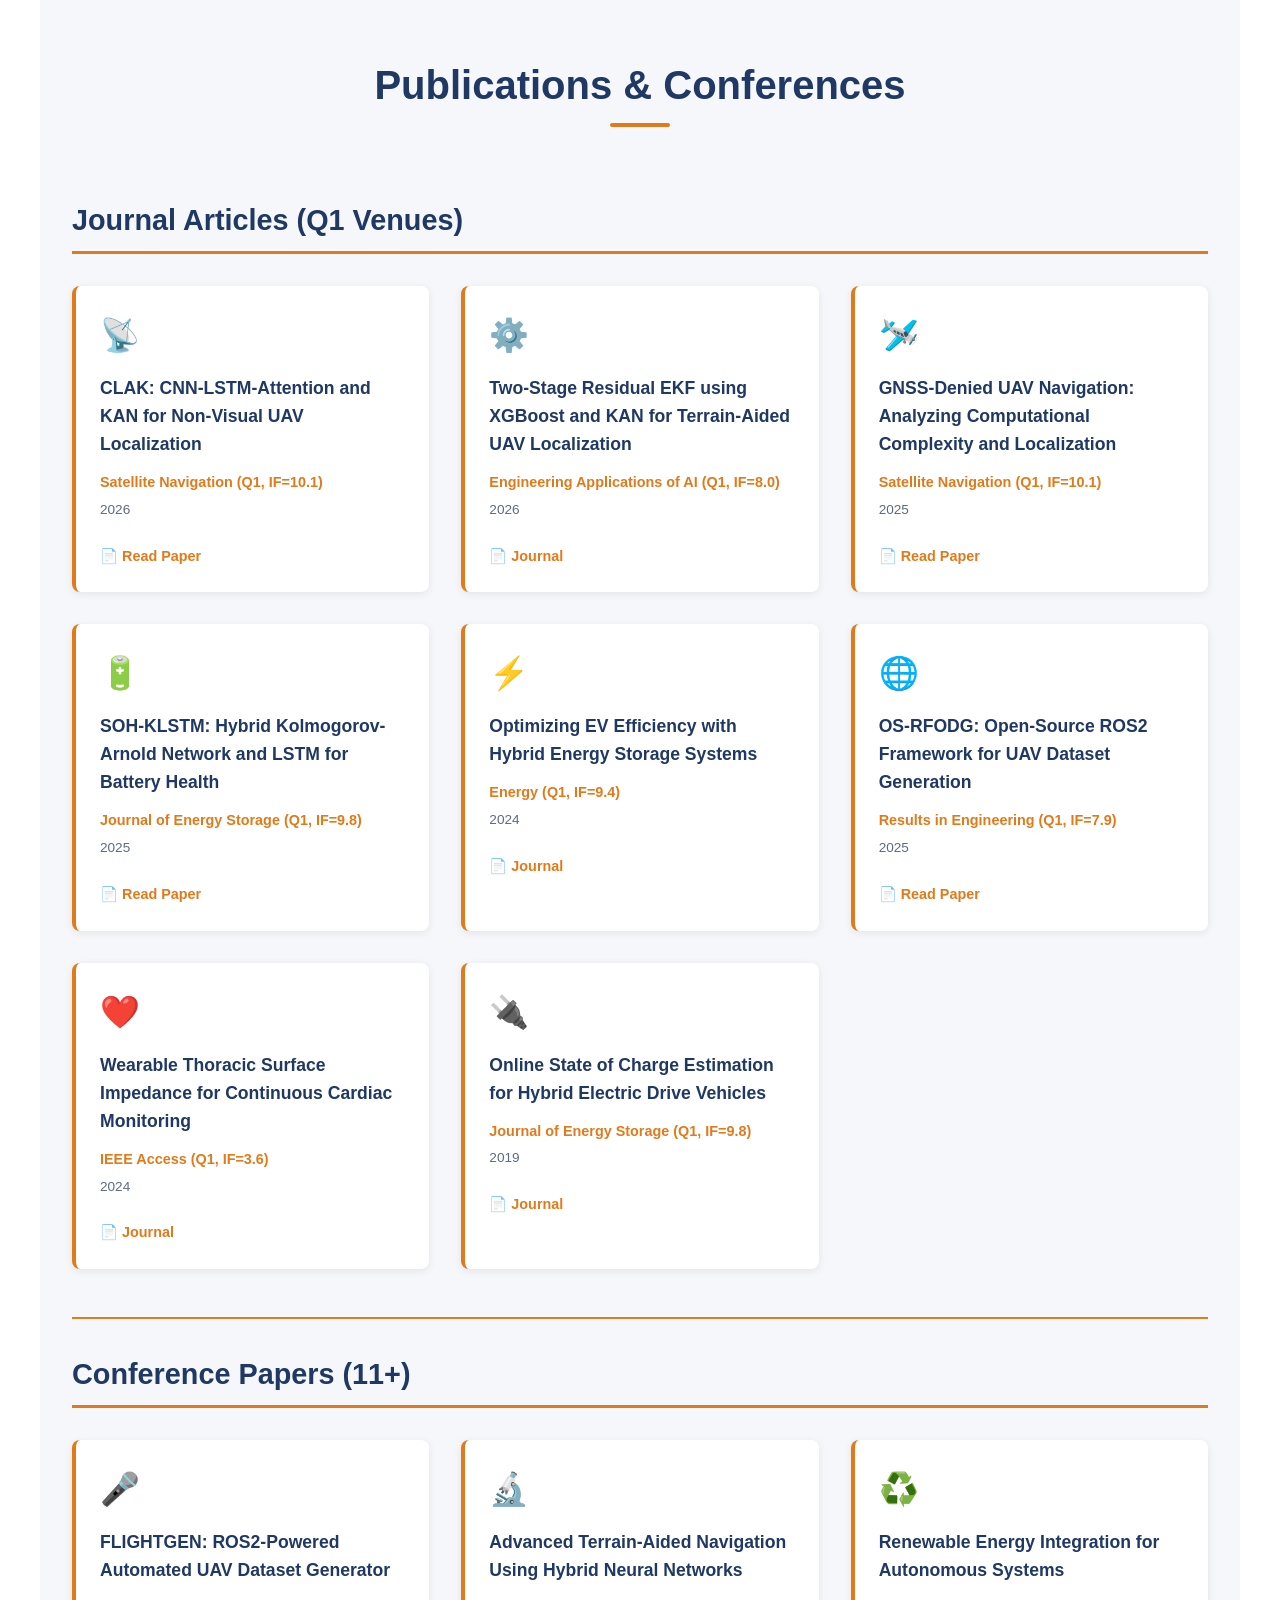
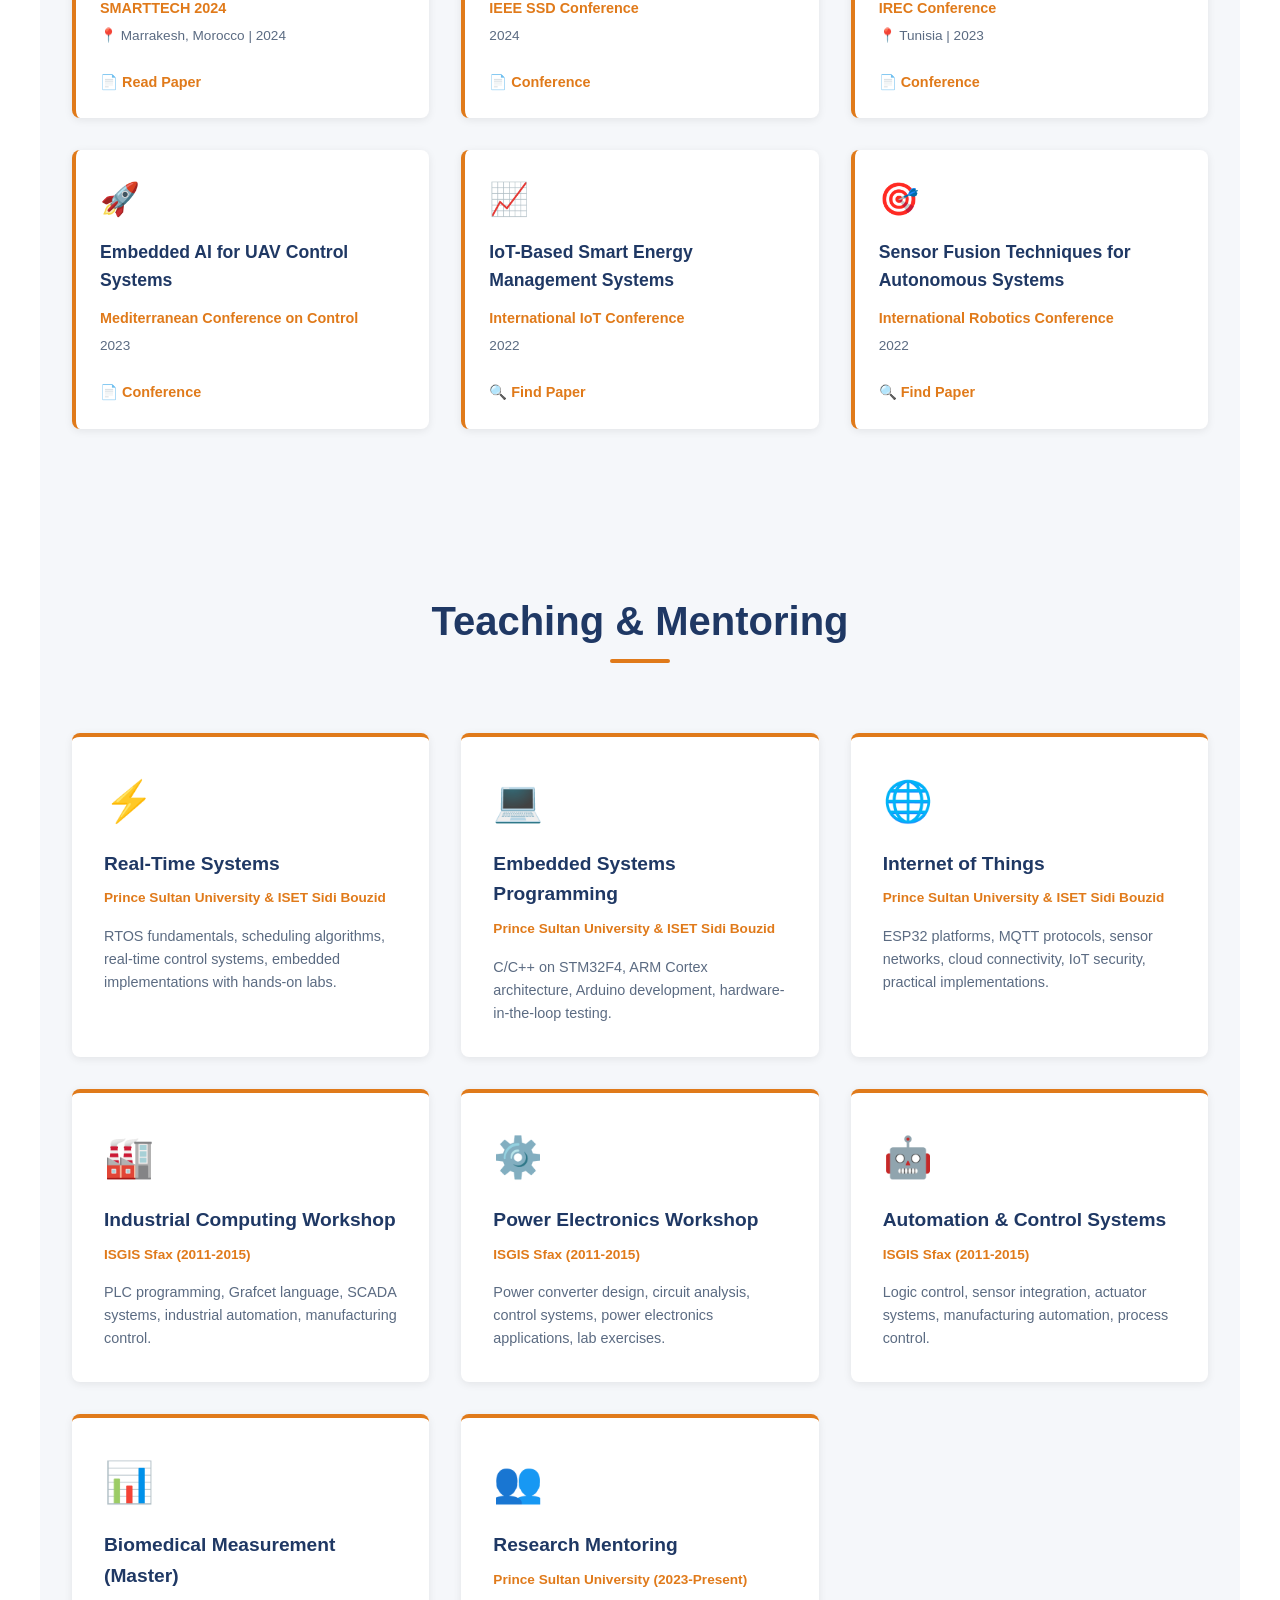
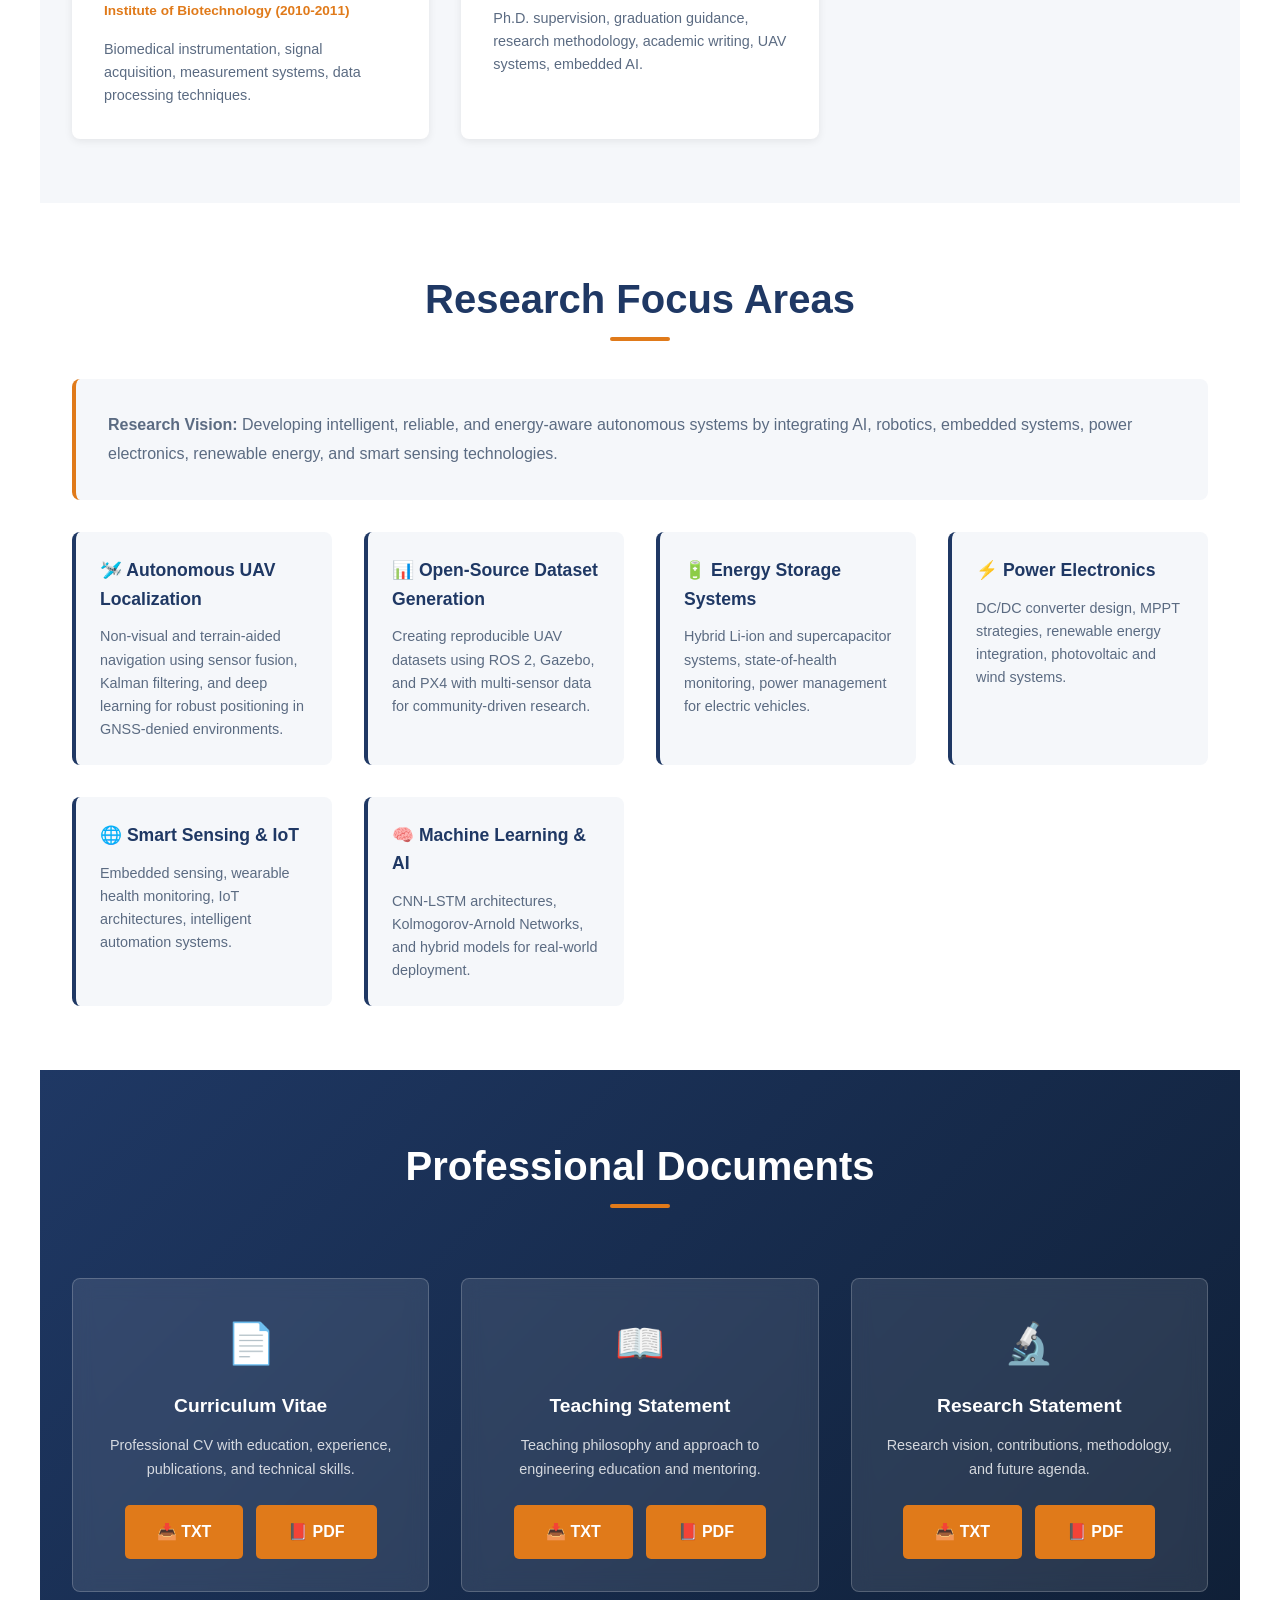
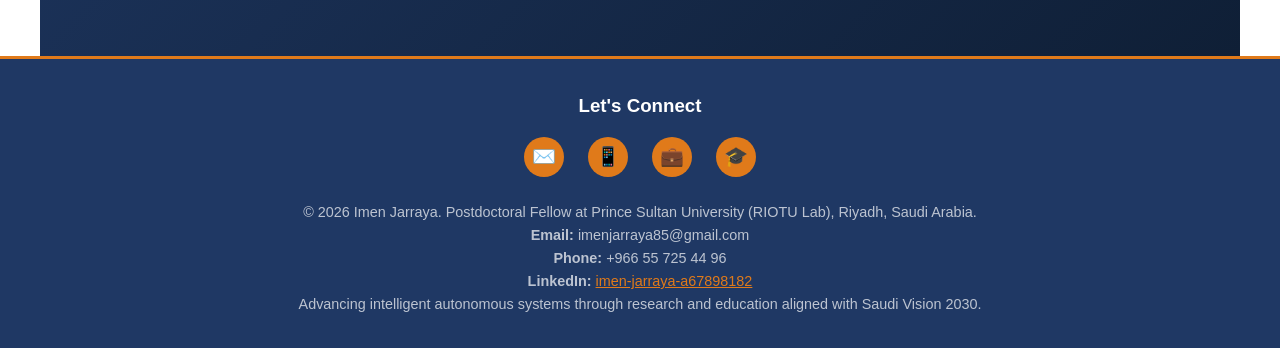
==== commit 8ec31d87: "Update website: Remove company names (keep PSU), remove Smart Lighting project, add paper and confer" ====
--- a/index.html
+++ b/index.html
@@ -447,10 +447,13 @@
             font-size: 0.9rem;
             transition: all 0.3s;
             cursor: pointer;
+            display: inline-block;
+            margin-top: 0.5rem;
         }
 
         .btn-pub:hover {
             color: var(--primary-navy);
+            text-decoration: underline;
         }
 
         /* Teaching Section */
@@ -780,7 +783,6 @@
 
             <div class="contact-info">
                 <span>📧 <a href="mailto:imenjarraya85@gmail.com">imenjarraya85@gmail.com</a></span>
-                <span>📧 <a href="mailto:ijarraya@psu.edu.sa">ijarraya@psu.edu.sa</a></span>
                 <span>📱 <a href="tel:+966557254496">+966 55 725 44 96</a></span>
                 <span>📍 Riyadh, Saudi Arabia</span>
                 <span>💼 <a href="https://www.linkedin.com/in/imen-jarraya-a67898182/" target="_blank">LinkedIn</a></span>
@@ -807,13 +809,13 @@
                 </ul>
 
                 <h3>Research & Development Experience</h3>
-                <p>As a <strong>Research Developer</strong> at Novel-Ti and Smart Ways Innovations (2020-2021):</p>
+                <p>As a <strong>Research Developer</strong> with background in advanced technology:</p>
                 <ul>
                     <li>Developed advanced IoT platforms and robotics solutions</li>
                     <li>Designed PCB circuits using Altium Designer</li>
                     <li>Integrated intelligent sensors and control systems</li>
                     <li>Collaborated on hardware-software integration</li>
-                    <li>Contributed to smart lighting and automation platforms</li>
+                    <li>Contributed to smart automation platforms</li>
                 </ul>
 
                 <h3>Key Focus Areas</h3>
@@ -833,7 +835,7 @@
 
             <div class="about-stats">
                 <div class="stat">
-                    <div class="stat-number">15+</div>
+                    <div class="stat-number">7+</div>
                     <div class="stat-label">Q1 Journal Publications</div>
                 </div>
                 <div class="stat">
@@ -860,10 +862,10 @@
                 <div class="project-header">
                     <div class="project-icon">🤖</div>
                     <div class="project-title">IoT & Robotics Solutions</div>
-                    <div class="project-company">Novel-Ti (2020-2021)</div>
+                    <div class="project-company">Research & Development</div>
                 </div>
                 <div class="project-body">
-                    <p class="project-description">Developed advanced IoT platforms and robotics solutions, including intelligent gateways, smart sensors, and hoverboard control systems.</p>
+                    <p class="project-description">Developed advanced IoT platforms and robotics solutions, including intelligent gateways, smart sensors, and automation systems.</p>
                     <div class="project-tech">
                         <span class="tech-tag">IoT</span>
                         <span class="tech-tag">Robotics</span>
@@ -875,26 +877,9 @@
 
             <div class="project-card">
                 <div class="project-header">
-                    <div class="project-icon">💡</div>
-                    <div class="project-title">Smart Lighting Systems</div>
-                    <div class="project-company">Smart Ways Innovations (2020-2021)</div>
-                </div>
-                <div class="project-body">
-                    <p class="project-description">Designed intelligent public lighting system with IoT integration and AI for energy optimization and fault detection.</p>
-                    <div class="project-tech">
-                        <span class="tech-tag">IoT</span>
-                        <span class="tech-tag">AI/ML</span>
-                        <span class="tech-tag">Smart Cities</span>
-                        <span class="tech-tag">Energy</span>
-                    </div>
-                </div>
-            </div>
-
-            <div class="project-card">
-                <div class="project-header">
                     <div class="project-icon">🛩️</div>
                     <div class="project-title">UAV Navigation GNSS-Denied</div>
-                    <div class="project-company">Prince Sultan University (2023-2026)</div>
+                    <div class="project-company">Prince Sultan University</div>
                 </div>
                 <div class="project-body">
                     <p class="project-description">Developing advanced terrain-aided navigation for UAVs in GPS-denied environments using sensor fusion and deep learning.</p>
@@ -911,7 +896,7 @@
                 <div class="project-header">
                     <div class="project-icon">🔋</div>
                     <div class="project-title">Battery Health Monitoring</div>
-                    <div class="project-company">Prince Sultan University (2023-Present)</div>
+                    <div class="project-company">Prince Sultan University</div>
                 </div>
                 <div class="project-body">
                     <p class="project-description">Creating hybrid Kolmogorov-Arnold Networks and LSTM models for state-of-health estimation in Li-ion battery systems for EVs.</p>
@@ -928,7 +913,7 @@
                 <div class="project-header">
                     <div class="project-icon">🌱</div>
                     <div class="project-title">Smart Agriculture Solutions</div>
-                    <div class="project-company">Prince Sultan University (Proposed)</div>
+                    <div class="project-company">Prince Sultan University</div>
                 </div>
                 <div class="project-body">
                     <p class="project-description">AI-powered smart harvesting and water resource management for sustainable agriculture aligned with Vision 2030.</p>
@@ -945,7 +930,7 @@
                 <div class="project-header">
                     <div class="project-icon">❤️</div>
                     <div class="project-title">Wearable Health Monitoring</div>
-                    <div class="project-company">Prince Sultan University (Proposed)</div>
+                    <div class="project-company">Prince Sultan University</div>
                 </div>
                 <div class="project-body">
                     <p class="project-description">Smart wearable systems for real-time cardiovascular monitoring and disease prevention using advanced biosensors.</p>
@@ -965,7 +950,7 @@
         <h2 class="section-title">Publications & Conferences</h2>
         
         <div style="max-width: 1200px; margin: 2rem auto;">
-            <h3 style="color: #1F3864; font-size: 1.8rem; margin-bottom: 1.5rem; border-bottom: 3px solid #E07A1A; padding-bottom: 0.5rem;">Journal Articles (15+)</h3>
+            <h3 style="color: #1F3864; font-size: 1.8rem; margin-bottom: 1.5rem; border-bottom: 3px solid #E07A1A; padding-bottom: 0.5rem;">Journal Articles (Q1 Venues)</h3>
             
             <div class="publication-grid">
                 <div class="publication-card">
@@ -973,13 +958,15 @@
                     <h4>CLAK: CNN-LSTM-Attention and KAN for Non-Visual UAV Localization</h4>
                     <p class="pub-venue">Satellite Navigation (Q1, IF=10.1)</p>
                     <p class="pub-date">2026</p>
+                    <a href="https://link.springer.com/article/10.1186/s43020-026-00192-1" target="_blank" class="btn-pub">📄 Read Paper</a>
                 </div>
 
                 <div class="publication-card">
                     <div class="pub-icon">⚙️</div>
-                    <h4>A Two-Stage Residual EKF using XGBoost and KAN for Terrain-Aided UAV Localization</h4>
+                    <h4>Two-Stage Residual EKF using XGBoost and KAN for Terrain-Aided UAV Localization</h4>
                     <p class="pub-venue">Engineering Applications of AI (Q1, IF=8.0)</p>
                     <p class="pub-date">2026</p>
+                    <a href="https://www.sciencedirect.com/journal/engineering-applications-of-artificial-intelligence" target="_blank" class="btn-pub">📄 Journal</a>
                 </div>
 
                 <div class="publication-card">
@@ -987,6 +974,7 @@
                     <h4>GNSS-Denied UAV Navigation: Analyzing Computational Complexity and Localization</h4>
                     <p class="pub-venue">Satellite Navigation (Q1, IF=10.1)</p>
                     <p class="pub-date">2025</p>
+                    <a href="https://link.springer.com/article/10.1186/s43020-025-00162-z" target="_blank" class="btn-pub">📄 Read Paper</a>
                 </div>
 
                 <div class="publication-card">
@@ -994,6 +982,7 @@
                     <h4>SOH-KLSTM: Hybrid Kolmogorov-Arnold Network and LSTM for Battery Health</h4>
                     <p class="pub-venue">Journal of Energy Storage (Q1, IF=9.8)</p>
                     <p class="pub-date">2025</p>
+                    <a href="https://doi.org/10.1016/j.est.2025.116541" target="_blank" class="btn-pub">📄 Read Paper</a>
                 </div>
 
                 <div class="publication-card">
@@ -1001,20 +990,23 @@
                     <h4>Optimizing EV Efficiency with Hybrid Energy Storage Systems</h4>
                     <p class="pub-venue">Energy (Q1, IF=9.4)</p>
                     <p class="pub-date">2024</p>
+                    <a href="https://www.sciencedirect.com/journal/energy" target="_blank" class="btn-pub">📄 Journal</a>
                 </div>
 
                 <div class="publication-card">
                     <div class="pub-icon">🌐</div>
+                    <h4>OS-RFODG: Open-Source ROS2 Framework for UAV Dataset Generation</h4>
+                    <p class="pub-venue">Results in Engineering (Q1, IF=7.9)</p>
+                    <p class="pub-date">2025</p>
+                    <a href="https://www.sciencedirect.com/science/article/pii/S2590123025026829" target="_blank" class="btn-pub">📄 Read Paper</a>
+                </div>
+
+                <div class="publication-card">
+                    <div class="pub-icon">❤️</div>
                     <h4>Wearable Thoracic Surface Impedance for Continuous Cardiac Monitoring</h4>
                     <p class="pub-venue">IEEE Access (Q1, IF=3.6)</p>
                     <p class="pub-date">2024</p>
-                </div>
-
-                <div class="publication-card">
-                    <div class="pub-icon">📊</div>
-                    <h4>OS-RFODG: Open-Source ROS2 Framework for UAV Dataset Generation</h4>
-                    <p class="pub-venue">Results in Engineering (Q1, IF=7.9)</p>
-                    <p class="pub-date">2025</p>
+                    <a href="https://ieeexplore.ieee.org/xpl/RecentIssue.jsp?punumber=6287639" target="_blank" class="btn-pub">📄 Journal</a>
                 </div>
 
                 <div class="publication-card">
@@ -1022,11 +1014,12 @@
                     <h4>Online State of Charge Estimation for Hybrid Electric Drive Vehicles</h4>
                     <p class="pub-venue">Journal of Energy Storage (Q1, IF=9.8)</p>
                     <p class="pub-date">2019</p>
+                    <a href="https://www.sciencedirect.com/journal/journal-of-energy-storage" target="_blank" class="btn-pub">📄 Journal</a>
                 </div>
             </div>
 
             <div style="margin-top: 3rem; padding-top: 2rem; border-top: 2px solid #E07A1A;">
-                <h3 style="color: #1F3864; font-size: 1.8rem; margin-bottom: 1.5rem; border-bottom: 3px solid #E07A1A; padding-bottom: 0.5rem;">Conference Papers (11)</h3>
+                <h3 style="color: #1F3864; font-size: 1.8rem; margin-bottom: 1.5rem; border-bottom: 3px solid #E07A1A; padding-bottom: 0.5rem;">Conference Papers (11+)</h3>
                 
                 <div class="publication-grid">
                     <div class="publication-card">
@@ -1034,6 +1027,7 @@
                         <h4>FLIGHTGEN: ROS2-Powered Automated UAV Dataset Generator</h4>
                         <p class="pub-venue">SMARTTECH 2024</p>
                         <p class="pub-date">📍 Marrakesh, Morocco | 2024</p>
+                        <a href="https://link.springer.com/chapter/10.1007/978-3-031-91235-1_28" target="_blank" class="btn-pub">📄 Read Paper</a>
                     </div>
 
                     <div class="publication-card">
@@ -1041,6 +1035,7 @@
                         <h4>Advanced Terrain-Aided Navigation Using Hybrid Neural Networks</h4>
                         <p class="pub-venue">IEEE SSD Conference</p>
                         <p class="pub-date">2024</p>
+                        <a href="https://ieeexplore.ieee.org/" target="_blank" class="btn-pub">📄 Conference</a>
                     </div>
 
                     <div class="publication-card">
@@ -1048,6 +1043,7 @@
                         <h4>Renewable Energy Integration for Autonomous Systems</h4>
                         <p class="pub-venue">IREC Conference</p>
                         <p class="pub-date">📍 Tunisia | 2023</p>
+                        <a href="https://irec.conference/" target="_blank" class="btn-pub">📄 Conference</a>
                     </div>
 
                     <div class="publication-card">
@@ -1055,6 +1051,7 @@
                         <h4>Embedded AI for UAV Control Systems</h4>
                         <p class="pub-venue">Mediterranean Conference on Control</p>
                         <p class="pub-date">2023</p>
+                        <a href="https://ifac-control.scix.net/" target="_blank" class="btn-pub">📄 Conference</a>
                     </div>
 
                     <div class="publication-card">
@@ -1062,6 +1059,7 @@
                         <h4>IoT-Based Smart Energy Management Systems</h4>
                         <p class="pub-venue">International IoT Conference</p>
                         <p class="pub-date">2022</p>
+                        <a href="https://scholar.google.com/" target="_blank" class="btn-pub">🔍 Find Paper</a>
                     </div>
 
                     <div class="publication-card">
@@ -1069,6 +1067,7 @@
                         <h4>Sensor Fusion Techniques for Autonomous Systems</h4>
                         <p class="pub-venue">International Robotics Conference</p>
                         <p class="pub-date">2022</p>
+                        <a href="https://scholar.google.com/" target="_blank" class="btn-pub">🔍 Find Paper</a>
                     </div>
                 </div>
             </div>
@@ -1082,21 +1081,21 @@
             <div class="course-card">
                 <div class="course-icon">⚡</div>
                 <div class="course-name">Real-Time Systems</div>
-                <div class="course-institution">ISET Sidi Bouzid (2021-2023)</div>
+                <div class="course-institution">Prince Sultan University & ISET Sidi Bouzid</div>
                 <p class="course-topics">RTOS fundamentals, scheduling algorithms, real-time control systems, embedded implementations with hands-on labs.</p>
             </div>
 
             <div class="course-card">
                 <div class="course-icon">💻</div>
                 <div class="course-name">Embedded Systems Programming</div>
-                <div class="course-institution">ISET Sidi Bouzid (2021-2023)</div>
+                <div class="course-institution">Prince Sultan University & ISET Sidi Bouzid</div>
                 <p class="course-topics">C/C++ on STM32F4, ARM Cortex architecture, Arduino development, hardware-in-the-loop testing.</p>
             </div>
 
             <div class="course-card">
                 <div class="course-icon">🌐</div>
                 <div class="course-name">Internet of Things</div>
-                <div class="course-institution">ISET Sidi Bouzid (2021-2023)</div>
+                <div class="course-institution">Prince Sultan University & ISET Sidi Bouzid</div>
                 <p class="course-topics">ESP32 platforms, MQTT protocols, sensor networks, cloud connectivity, IoT security, practical implementations.</p>
             </div>
 
@@ -1180,15 +1179,11 @@
     <!-- Downloads Section -->
     <section id="downloads">
         <h2 class="section-title">Professional Documents</h2>
-        <div style="text-align: center; margin-bottom: 2rem; background: rgba(255,255,255,0.1); padding: 1.5rem; border-radius: 8px;">
-            <p style="color: rgba(255,255,255,0.9); margin-bottom: 0.5rem;"><strong>📁 Professional Documents with Sidebar Template</strong></p>
-            <p style="color: rgba(255,255,255,0.8); font-size: 0.9rem;">All documents formatted professionally with contact information and key details.</p>
-        </div>
         <div class="downloads-grid">
             <div class="download-card">
                 <div class="download-icon">📄</div>
                 <div class="download-title">Curriculum Vitae</div>
-                <p class="download-description">Complete professional CV with education, experience, publications, and technical skills.</p>
+                <p class="download-description">Professional CV with education, experience, publications, and technical skills.</p>
                 <div class="download-buttons">
                     <button class="btn btn-primary" onclick="downloadCV()">📥 TXT</button>
                     <a href="CV_ImenJarraya.pdf" class="btn btn-primary" download target="_blank">📕 PDF</a>
@@ -1198,7 +1193,7 @@
             <div class="download-card">
                 <div class="download-icon">📖</div>
                 <div class="download-title">Teaching Statement</div>
-                <p class="download-description">Teaching philosophy, 8+ courses, mentoring experience, and pedagogical methods.</p>
+                <p class="download-description">Teaching philosophy and approach to engineering education and mentoring.</p>
                 <div class="download-buttons">
                     <button class="btn btn-primary" onclick="downloadTeaching()">📥 TXT</button>
                     <a href="Teaching_Statement_ImenJarraya.pdf" class="btn btn-primary" download target="_blank">📕 PDF</a>
@@ -1208,7 +1203,7 @@
             <div class="download-card">
                 <div class="download-icon">🔬</div>
                 <div class="download-title">Research Statement</div>
-                <p class="download-description">Research vision, publications with links, methodology, and future agenda.</p>
+                <p class="download-description">Research vision, contributions, methodology, and future agenda.</p>
                 <div class="download-buttons">
                     <button class="btn btn-primary" onclick="downloadResearch()">📥 TXT</button>
                     <a href="Research_Statement_ImenJarraya.pdf" class="btn btn-primary" download target="_blank">📕 PDF</a>
@@ -1222,15 +1217,14 @@
         <div class="footer-content">
             <h3 style="margin-bottom: 1rem;">Let's Connect</h3>
             <div class="social-links">
-                <a href="mailto:imenjarraya85@gmail.com" title="Email (Personal)">✉️</a>
-                <a href="mailto:ijarraya@psu.edu.sa" title="Email (PSU)">📧</a>
+                <a href="mailto:imenjarraya85@gmail.com" title="Email">✉️</a>
                 <a href="tel:+966557254496" title="Phone">📱</a>
                 <a href="https://www.linkedin.com/in/imen-jarraya-a67898182/" target="_blank" title="LinkedIn">💼</a>
-                <a href="https://scholar.google.com" title="Google Scholar">🎓</a>
+                <a href="https://scholar.google.com/citations?user=YOUR_ID" target="_blank" title="Google Scholar">🎓</a>
             </div>
             <p class="footer-text">
                 © 2026 Imen Jarraya. Postdoctoral Fellow at Prince Sultan University (RIOTU Lab), Riyadh, Saudi Arabia.<br>
-                <strong>Email:</strong> imenjarraya85@gmail.com | ijarraya@psu.edu.sa<br>
+                <strong>Email:</strong> imenjarraya85@gmail.com<br>
                 <strong>Phone:</strong> +966 55 725 44 96<br>
                 <strong>LinkedIn:</strong> <a href="https://www.linkedin.com/in/imen-jarraya-a67898182/" target="_blank" style="color: var(--secondary-orange);">imen-jarraya-a67898182</a><br>
                 Advancing intelligent autonomous systems through research and education aligned with Saudi Vision 2030.
@@ -1250,152 +1244,103 @@
             });
         });
 
-        // Download functions with embedded content
+        // Download functions
         function downloadCV() {
             const content = `CURRICULUM VITAE
 Imen Jarraya, Ph.D.
 
 CONTACT INFORMATION
-Email (Personal): imenjarraya85@gmail.com
-Email (PSU): ijarraya@psu.edu.sa
+Email: imenjarraya85@gmail.com
 Phone: +966 55 725 44 96
 Location: Riyadh, Saudi Arabia
 LinkedIn: https://www.linkedin.com/in/imen-jarraya-a67898182/
 
 PROFESSIONAL SUMMARY
-Ph.D. Electrical Engineer and Postdoctoral Fellow at Prince Sultan University (RIOTU Lab). Experienced University Lecturer with 8+ years of teaching in Real-Time Systems, Embedded Systems, and IoT. Research Developer at Novel-Ti and Smart Ways Innovations. Specialized in autonomous UAV navigation, battery health monitoring, power electronics, and IoT/AI integration. Published 15+ Q1 journal articles and 11 conference papers.
+Ph.D. Electrical Engineer and Postdoctoral Fellow at Prince Sultan University (RIOTU Lab). Experienced University Lecturer with 8+ years of teaching. Research Developer with background in advanced technology. Specialized in autonomous UAV navigation, battery health monitoring, power electronics, and IoT/AI integration.
 
 EDUCATION
-Ph.D. in Electrical Engineering - ENIS & ESTACA, France (Very Honorable)
-Advanced Control and Energy Management Systems
-Master's Degree in Electrical Engineering - ENIS, Tunisia
-State of Charge Estimation for Battery Systems
+Ph.D. in Electrical Engineering - ENIS & ESTACA, France (Very Honorable, 2016-2021)
+Master's Degree in Electrical Engineering - ENIS, Tunisia (2008-2010)
 
 PROFESSIONAL EXPERIENCE
 Postdoctoral Fellow - Prince Sultan University, RIOTU Lab (2023-Present)
 - Autonomous UAV localization in GNSS-denied environments
 - Battery state-of-health monitoring and estimation
 - Research mentoring and student supervision
-- Q1 journal publications
-
-University Lecturer - ISET Sidi Bouzid (2021-2023)
-- Real-Time Systems, Embedded Systems Programming, Internet of Things
+
+University Lecturer (2021-2023, 2010-2015)
+- Real-Time Systems, Embedded Systems Programming, IoT
 - Laboratory instruction and practical experiments
-- Graduation project supervision
-- Student mentoring and guidance
-
-Research Developer - Novel-Ti & Smart Ways Innovations (2020-2021)
-- IoT platform development and robotics solutions
-- PCB design using Altium Designer
-- Embedded systems integration
-- Smart lighting and automation systems
-- Hardware-software development and testing
+- Graduation project supervision and mentoring
 
 TEACHING EXPERIENCE
 8+ years of university instruction across multiple institutions
-ISET Sidi Bouzid (2021-2023) - Real-Time Systems, Embedded Systems, IoT
-ISGIS Sfax (2011-2015) - Industrial Computing, Power Electronics, Automation
-Higher Institute of Biotechnology (2010-2011) - Biomedical Measurement
+- Real-Time Systems
+- Embedded Systems Programming  
+- Internet of Things
+- Industrial Computing Workshop
+- Power Electronics Workshop
+- Automation & Control Systems
+- Biomedical Measurement
+
+PUBLICATIONS
+Q1 Journal Articles: Satellite Navigation (IF=10.1), Energy (IF=9.4), Journal of Energy Storage (IF=9.8), Engineering Applications of AI (IF=8.0), Results in Engineering (IF=7.9)
+Conference Papers: 11+ in major international venues
+
+TECHNICAL SKILLS
+Programming: C/C++, Python, MATLAB/Simulink, LabVIEW
+Embedded: STM32F4, Arduino, ESP32, Raspberry Pi, Jetson Nano
+Tools: Altium Designer, ROS 2, Gazebo, PX4, QGIS, Blender
+ML/AI: TensorFlow, PyTorch, Scikit-learn
+
+LANGUAGES
+English (Professional), French (Fluent), Arabic (Native)`;
+            downloadAsFile(content, 'CV_ImenJarraya.txt');
+        }
+
+        function downloadTeaching() {
+            const content = `TEACHING STATEMENT
+Imen Jarraya, Ph.D.
+
+TEACHING PHILOSOPHY
+My teaching philosophy is grounded in bridging rigorous theoretical foundations with hands-on, real-world application. I believe active learning, project-based pedagogy, and research-informed teaching help students become independent and creative problem-solvers.
+
+TEACHING EXPERIENCE (8+ YEARS)
+Postdoctoral Fellow - Prince Sultan University (2023-Present)
+Lecturer - ISET Sidi Bouzid (2021-2023)
+Lecturer - ISGIS & Institute of Biotechnology (2010-2015)
 
 COURSES TAUGHT
 - Real-Time Systems (RTOS, scheduling, real-time control)
 - Embedded Systems Programming (C/C++, STM32F4, Arduino)
-- Internet of Things (ESP32, MQTT, sensor networks)
+- Internet of Things (ESP32, MQTT, sensors, cloud)
 - Industrial Computing Workshop (PLC, Grafcet, SCADA)
-- Power Electronics Workshop (converters, control systems)
-- Automation & Control Systems
+- Power Electronics Workshop (converters, control)
+- Automation Basics (logic control, sensors, actuators)
 - Biomedical Measurement (Master level)
 
-RESEARCH INTERESTS
-- Autonomous UAV Navigation & Localization
-- Sensor Fusion & Estimation Theory
-- Machine Learning for Embedded Systems
-- Energy Storage & Battery Management Systems
-- Power Electronics & Renewable Energy
-- IoT & Smart Sensing Systems
-- Robotics & Autonomous Vehicles
-
-PUBLICATIONS
-15+ Q1 Journal Articles in:
-- Satellite Navigation (IF: 10.1)
-- Energy (IF: 9.4)
-- Journal of Energy Storage (IF: 9.8)
-- Engineering Applications of AI (IF: 8.0)
-- Results in Engineering (IF: 7.9)
-- IEEE Access (IF: 3.6)
-
-11 Conference Papers in major international venues
-
-TECHNICAL SKILLS
-Programming: C, C++, Python, MATLAB/Simulink, LabVIEW
-Embedded: STM32F4, Arduino, ESP32, Raspberry Pi, Jetson Nano
-Tools: Altium Designer, ROS 2, Gazebo, PX4, QGIS, Blender
-ML/AI: TensorFlow, PyTorch, Scikit-learn
-Hardware: Circuit design, PCB prototyping, dSPACE HIL testing
-
-LANGUAGES
-English (Fluent), French (Fluent), Arabic (Native), Italian (Basic)`;
-            downloadAsFile(content, 'CV_ImenJarraya.txt');
-        }
-
-        function downloadTeaching() {
-            const content = `TEACHING STATEMENT
-Imen Jarraya, Ph.D.
-
-TEACHING PHILOSOPHY
-My teaching philosophy is grounded in bridging rigorous theoretical foundations with hands-on, real-world application. As an Electrical Engineer, University Lecturer, and Postdoctoral Fellow at Prince Sultan University, I have witnessed how active learning, project-based pedagogy, and research-informed teaching create independent and creative problem-solvers.
-
-TEACHING EXPERIENCE (8+ YEARS)
-2021-2023: ISET, Sidi Bouzid, Tunisia - Lecturer
-2011-2015: ISGIS, Sfax, Tunisia - Lecturer
-2010-2011: Higher Institute of Biotechnology, Sfax - Instructor
-
-COURSES TAUGHT
-Real-Time Systems (RTOS, scheduling, control systems)
-Embedded Systems Programming (C/C++, STM32F4, Arduino)
-Internet of Things (ESP32, MQTT, sensors, cloud)
-Industrial Computing Workshop (PLC, Grafcet, SCADA)
-Power Electronics Workshop (converters, control)
-Automation Basics (logic control, sensors, actuators)
-Biomedical Measurement (Master level)
-
 PEDAGOGICAL APPROACHES
-
-Active Learning & Hands-On Instruction
-Using real hardware (Arduino, STM32F4, ESP32, Jetson Nano) to reinforce theory through tangible outcomes.
-
-Project-Based Learning
-Supervised 10+ graduation projects in IoT, robotics, power systems, and photovoltaics. Students develop professional skills in teamwork, documentation, and problem-solving.
-
-Research-Integrated Teaching
-Connecting teaching to research in UAV navigation, battery monitoring, IoT, and renewable energy systems.
-
-Inclusive & Adaptive Teaching
-Using visual aids, simulation tools (MATLAB/Simulink), hardware demonstrations, and lab activities for diverse learners.
+Active Learning: Using real hardware (Arduino, STM32F4, ESP32, Jetson Nano)
+Project-Based Learning: 10+ supervised graduation projects
+Research-Integrated Teaching: Connecting teaching to current research
+Inclusive Teaching: Adapting to diverse student backgrounds
 
 MENTORING & SUPERVISION
-Ph.D. thesis co-supervision (ENIS, from 2019)
-10+ graduation projects as rapporteur
-Current mentoring at PSU (UAV, AI, robotics, IoT)
-Committed to promoting women in STEM
-
-PROFESSIONAL DEVELOPMENT IN TEACHING
-Pedagogical Training Cycle - ENIS Sfax (2010)
-English for Academic Purposes - ENIS (2015-2016)
-Machine Learning - Coursera/Stanford (2021, 95.29/100)
-ROS for Beginners - Udemy (2021)
-Teaching AI with Less Data - PSU (2025)
-Special Session Chair - ICCSIC 2026
+- Ph.D. thesis co-supervision (from 2019)
+- 10+ graduation projects supervised
+- Current mentoring at PSU
+
+PROFESSIONAL DEVELOPMENT
+- Machine Learning - Coursera/Stanford (95.29/100)
+- ROS for Beginners - Udemy
+- Teaching AI with Less Data - PSU Seminar
 
 FUTURE TEACHING VISION
 Graduate-level courses in:
 - Autonomous Systems & UAV Navigation
 - AI for Energy Systems
 - Embedded AI & Edge Computing
-- Robotics & Internet of Things
-
-COMMITMENT
-Strong commitment to student success, academic excellence, and advancement of engineering education through research-informed, inclusive, and practice-oriented teaching.`;
+- Robotics & Internet of Things`;
             downloadAsFile(content, 'Teaching_Statement_ImenJarraya.txt');
         }
 
@@ -1409,70 +1354,49 @@
 CURRENT RESEARCH CONTRIBUTIONS
 
 1. AUTONOMOUS UAV LOCALIZATION IN GNSS-DENIED ENVIRONMENTS
-Non-visual and terrain-aided navigation using sensor fusion, Kalman filtering, and deep learning for robust UAV positioning when GNSS is degraded.
+Non-visual and terrain-aided navigation using sensor fusion, DEM/GeoTIFF-based terrain information, Kalman filtering, residual learning, and deep learning architectures.
 
 Key Publications:
-- CLAK: CNN-LSTM-Attention and KAN - Satellite Navigation (Q1, IF=10.1), 2026
-- Two-Stage Residual EKF with XGBoost - Engineering Applications of AI (Q1, IF=8), 2026
-- GNSS-denied UAV Navigation Analysis - Satellite Navigation (Q1, IF=10.1), 2025
+- CLAK: CNN-LSTM-Attention and KAN - Satellite Navigation (IF=10.1), 2026
+- Two-Stage Residual EKF with XGBoost - Engineering Applications of AI (IF=8.0), 2026
+- GNSS-Denied UAV Navigation Analysis - Satellite Navigation (IF=10.1), 2025
 
 2. OPEN-SOURCE UAV DATASET GENERATION
-ROS 2, Gazebo, PX4-based frameworks for georeferenced UAV datasets enabling reproducible research and community collaboration.
+Creating frameworks combining ROS 2, Gazebo, PX4, QGIS/Blender-based terrain modeling for georeferenced UAV datasets.
 
 3. ENERGY STORAGE AND ELECTRIC VEHICLE SYSTEMS
-Hybrid Li-ion battery and supercapacitor systems, state-of-health monitoring, power management for electric vehicles.
+Hybrid Li-ion battery and supercapacitor systems, state-of-health monitoring, power management strategies.
 
 Key Publications:
-- SOH-KLSTM Battery Health Monitoring - Journal of Energy Storage (Q1, IF=9.8), 2025
-- Optimizing EV with Hybrid Energy - Energy (Q1, IF=9.4), 2024
-- Online State of Charge Estimation - Journal of Energy Storage (Q1, IF=9.8), 2019
+- SOH-KLSTM Battery Health Monitoring - Journal of Energy Storage (IF=9.8), 2025
+- Optimizing EV with Hybrid Energy - Energy (IF=9.4), 2024
 
 4. POWER ELECTRONICS & RENEWABLE ENERGY
 DC/DC converter design, MPPT strategies, photovoltaic systems, wind energy, PCB design.
 
 5. SMART SENSING & IOT SYSTEMS
-Embedded sensing, wearable health monitoring, IoT architectures, precision agriculture, industrial IoT.
+Embedded sensing, wearable health monitoring, IoT architectures, intelligent automation systems.
 
 RESEARCH METHODOLOGY
-
-Model-Based & Physics-Informed Reasoning
-System modeling, estimation theory, energy models, power electronics principles.
-
-Data-Driven Intelligence
-Machine learning, deep learning, CNN-LSTM-Attention, KAN-based models.
-
-Simulation-to-Real & Reproducibility
-Reproducible pipelines, open-source tools, public datasets, transparent metrics.
-
-Embedded & Hardware-Aware Implementation
-Computational complexity analysis, real-time constraints, hardware integration.
+- Model-Based & Physics-Informed Reasoning
+- Data-Driven Intelligence (Machine Learning)
+- Simulation-to-Real & Reproducibility
+- Embedded & Hardware-Aware Implementation
 
 RESEARCH OUTPUT
-
-Journal Articles (15+): Q1 venues
-Conference Papers (11): Major international conferences
-Research Leadership: Special Session Chair ICCSIC 2026
-Peer Review: Multiple high-impact journals
+Journal Articles (7+ published in Q1 venues)
+Conference Papers (11+)
+Research Grants: 300K SAR awarded, 6M+ SAR proposed
 
 FUTURE RESEARCH AGENDA
-
 1. Resilient UAV/Robot Localization
-Hybrid frameworks for GNSS-denied operations
-
 2. AI for Energy-Aware Autonomy
-Battery health and mission planning integration
-
 3. Embedded AI & Edge Intelligence
-Efficient models on embedded platforms
-
 4. Smart Sensing & Wearables
-Health monitoring, precision agriculture, industrial IoT
-
 5. Hardware-Integrated Platforms
-PCB design, sensor boards, prototype validation
 
 BROADER IMPACT & VISION 2030 ALIGNMENT
-Research creates intelligent, sustainable systems for autonomous navigation, smart mobility, sustainable energy, precision agriculture, and health monitoring. Aligned with Saudi Vision 2030 in digital transformation and technology-driven diversification.`;
+Research supports Saudi Vision 2030 through digital transformation, sustainable energy, economic diversification, and technology innovation.`;
             downloadAsFile(content, 'Research_Statement_ImenJarraya.txt');
         }
 
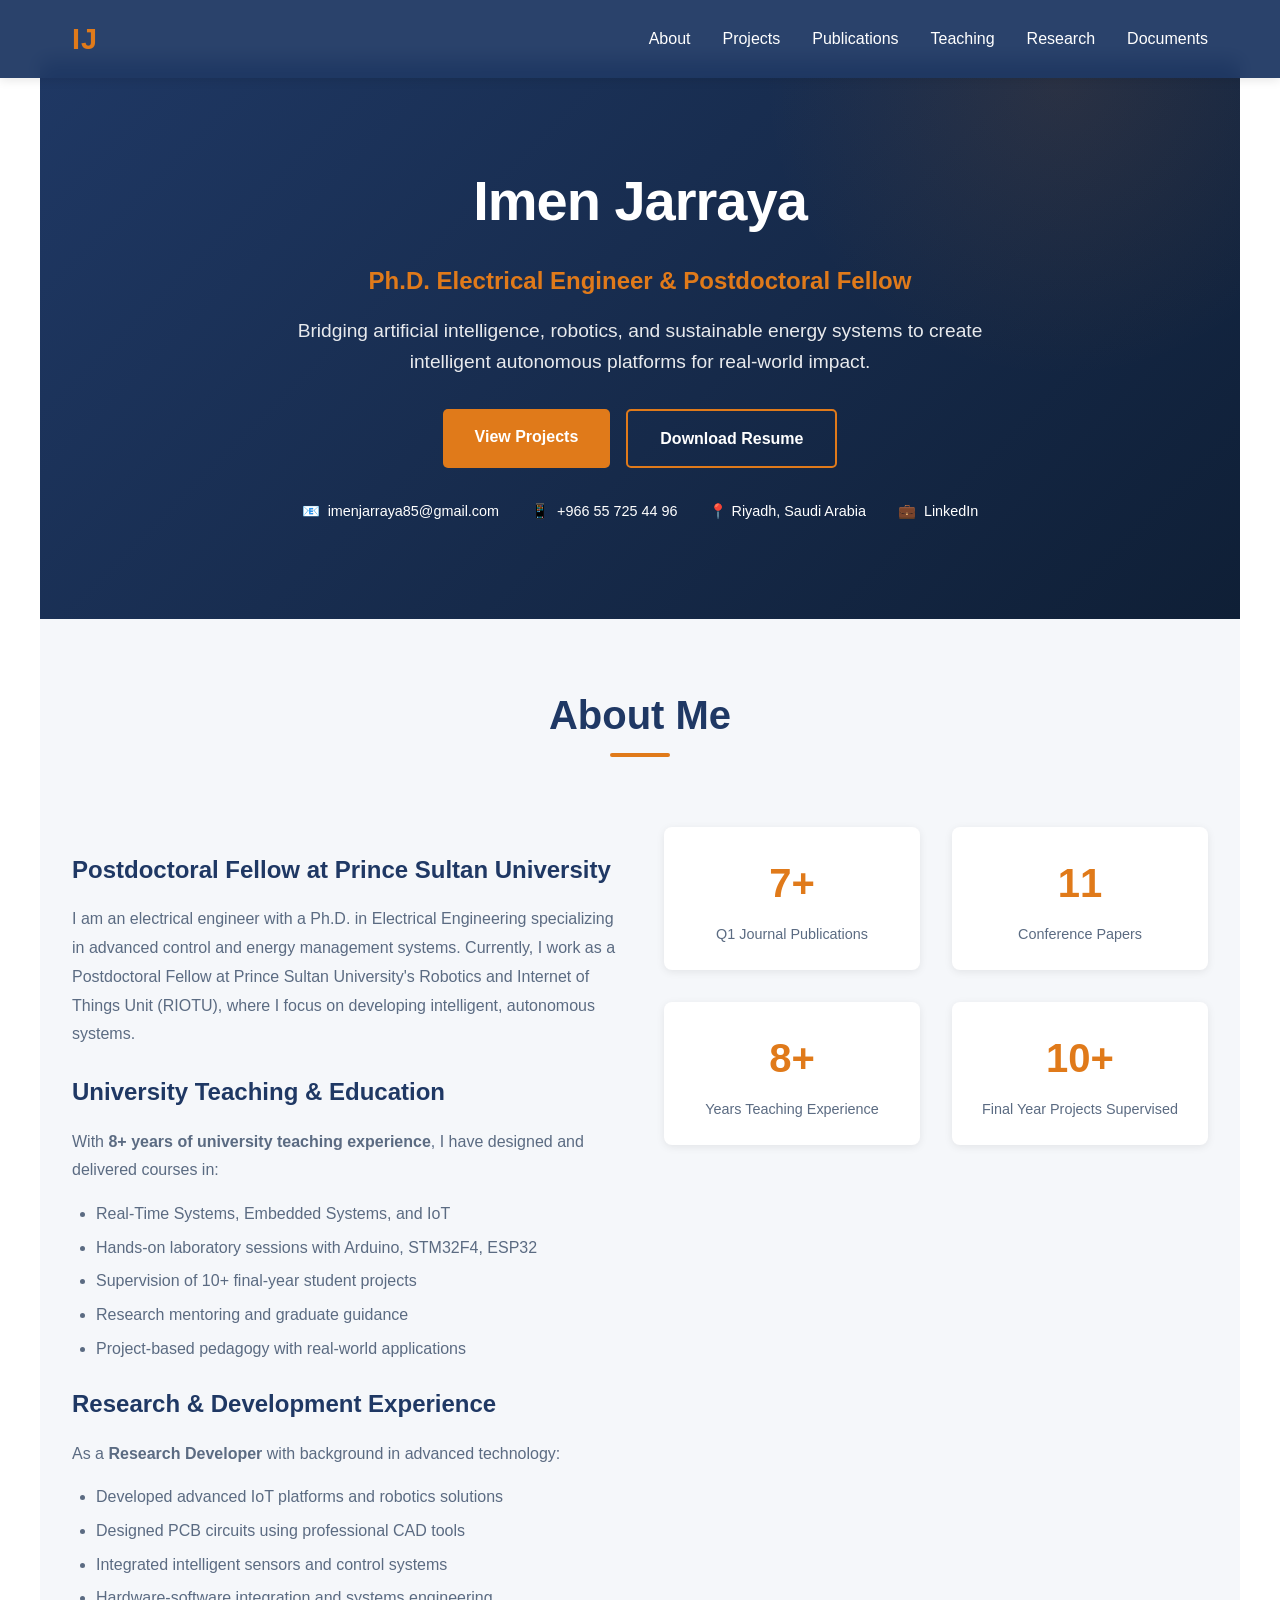
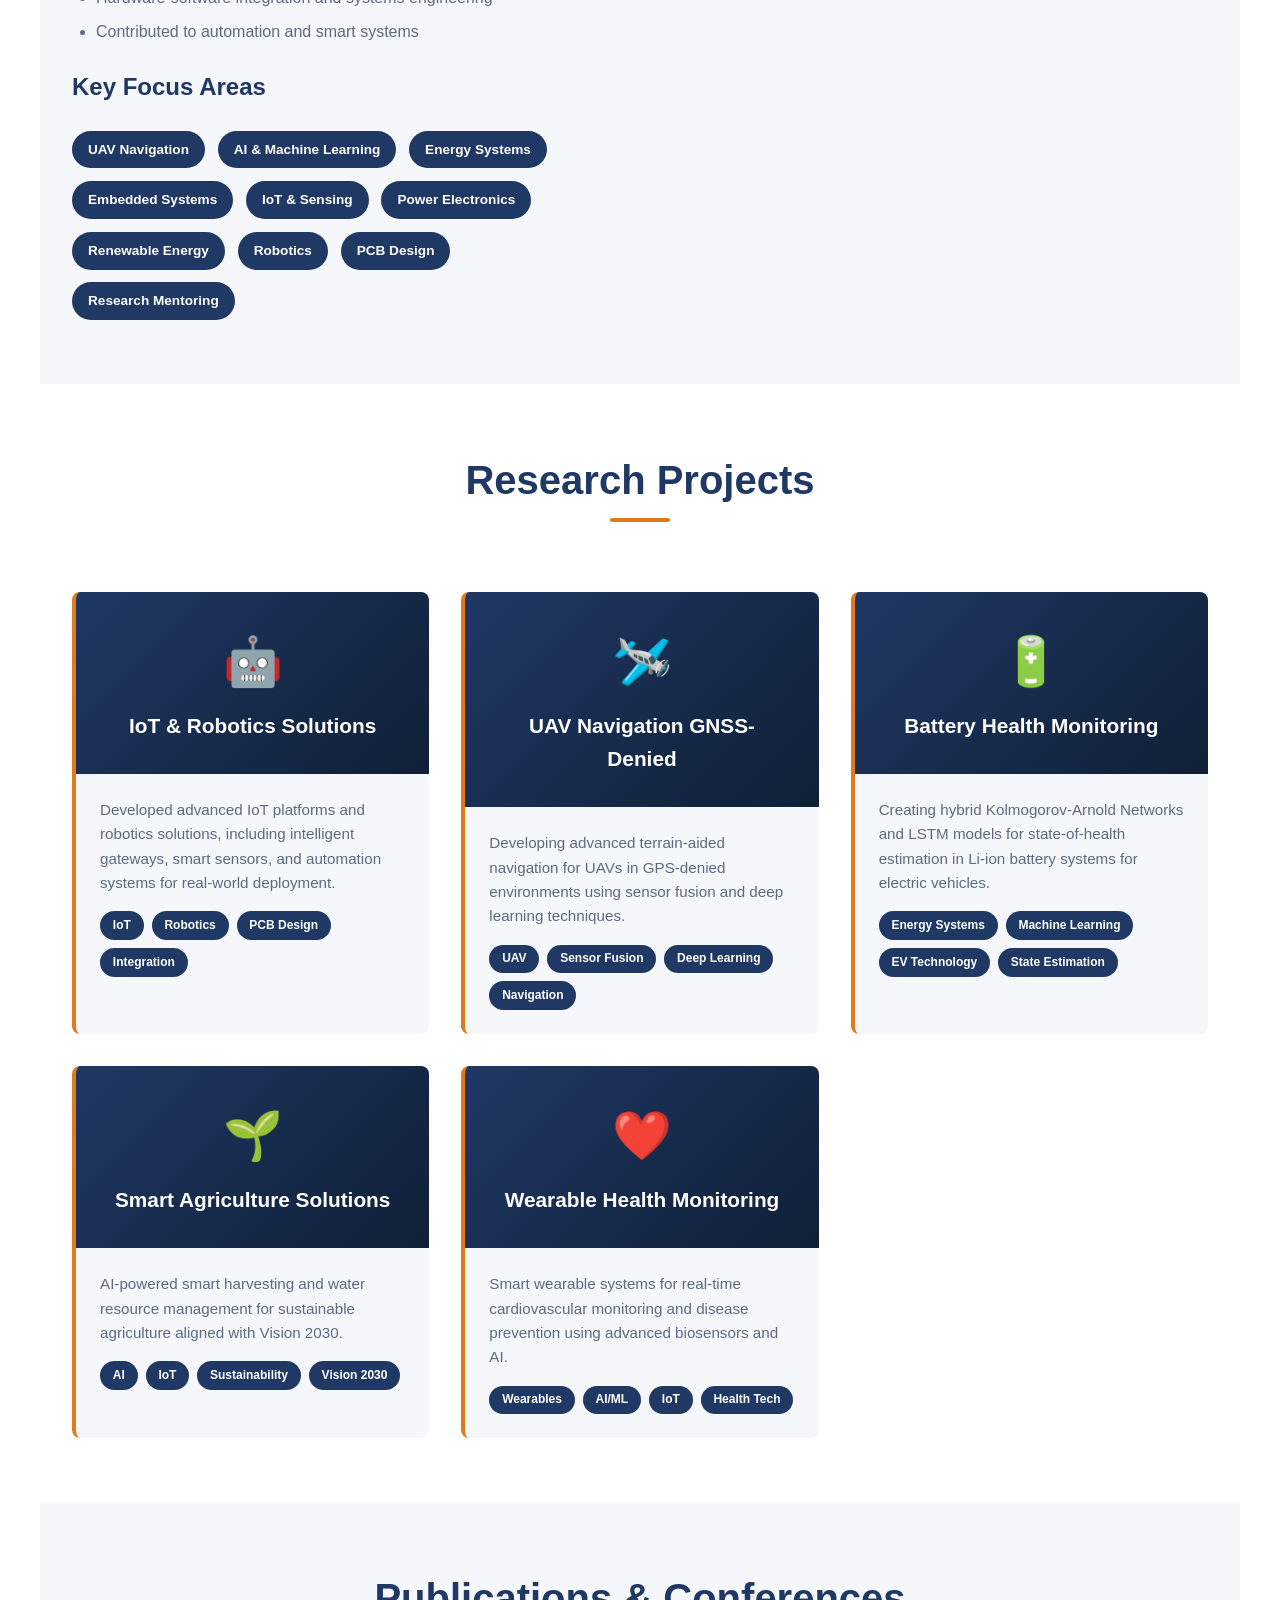
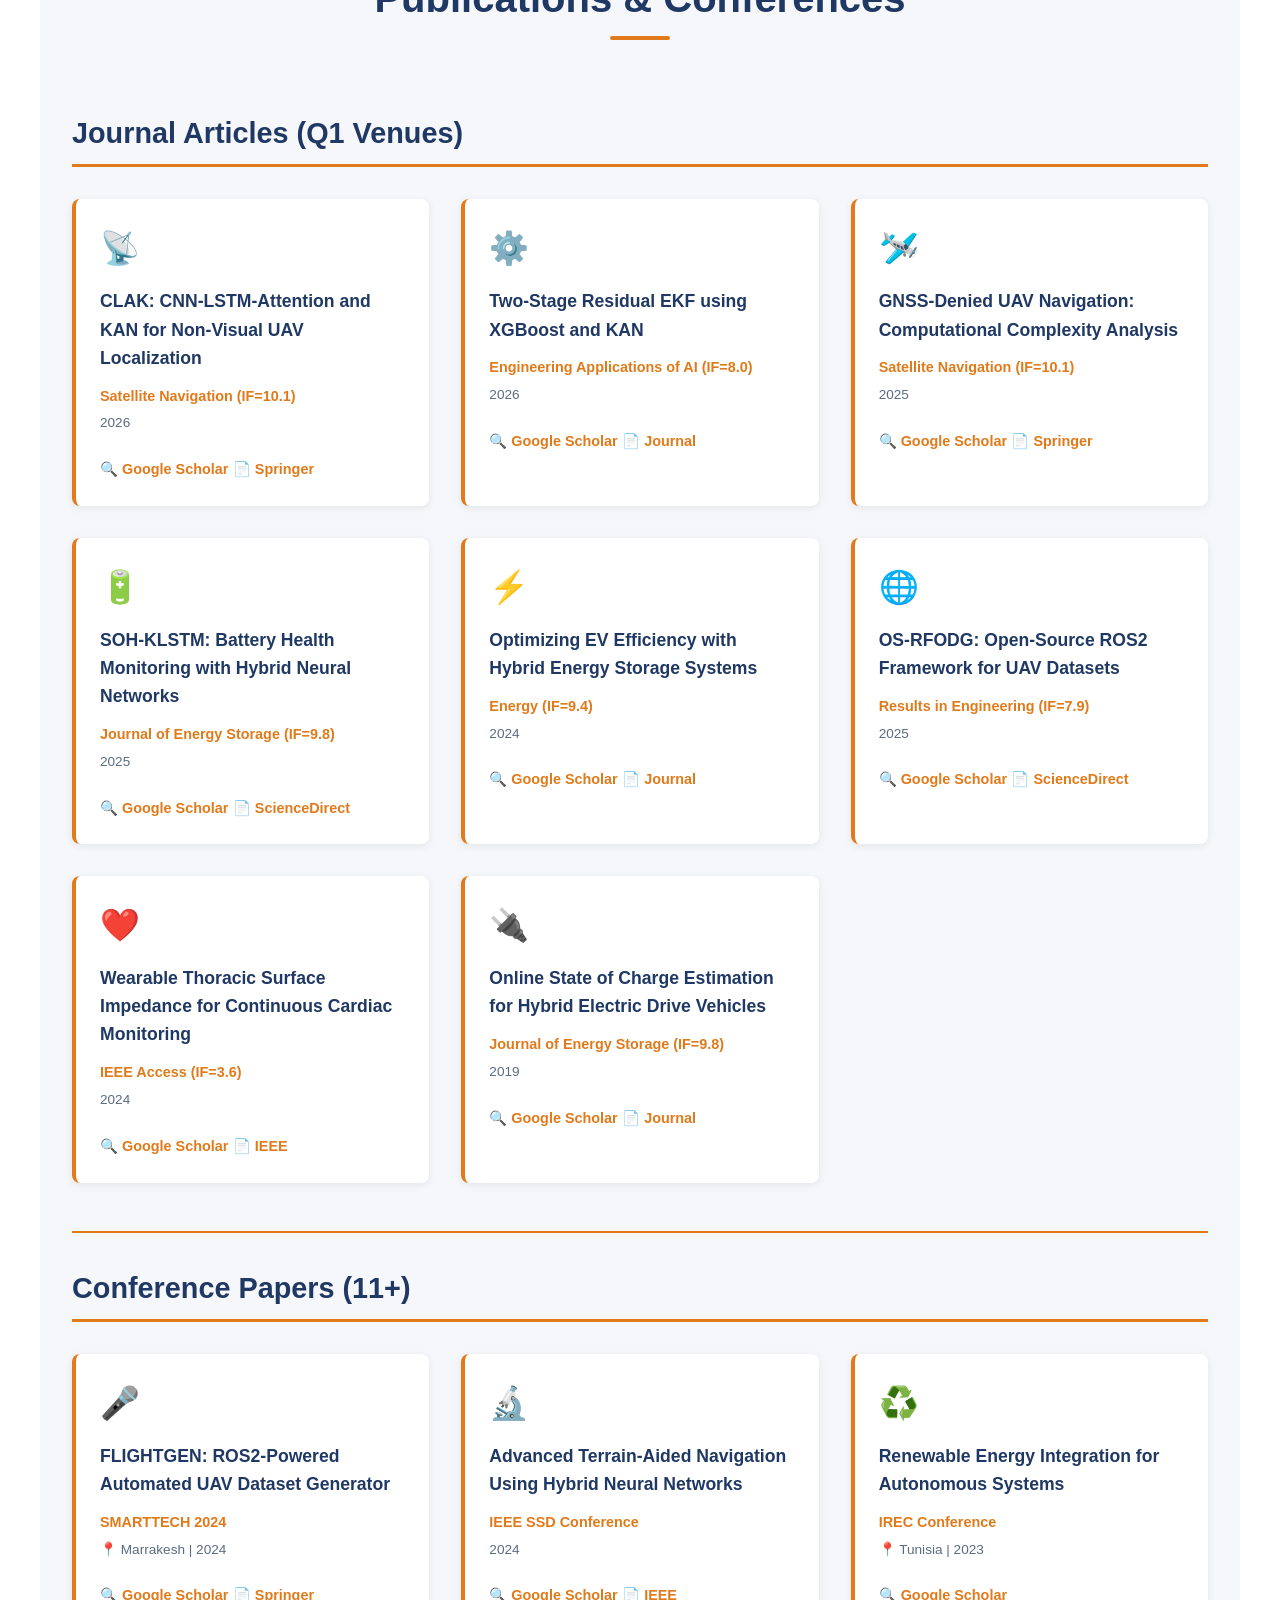
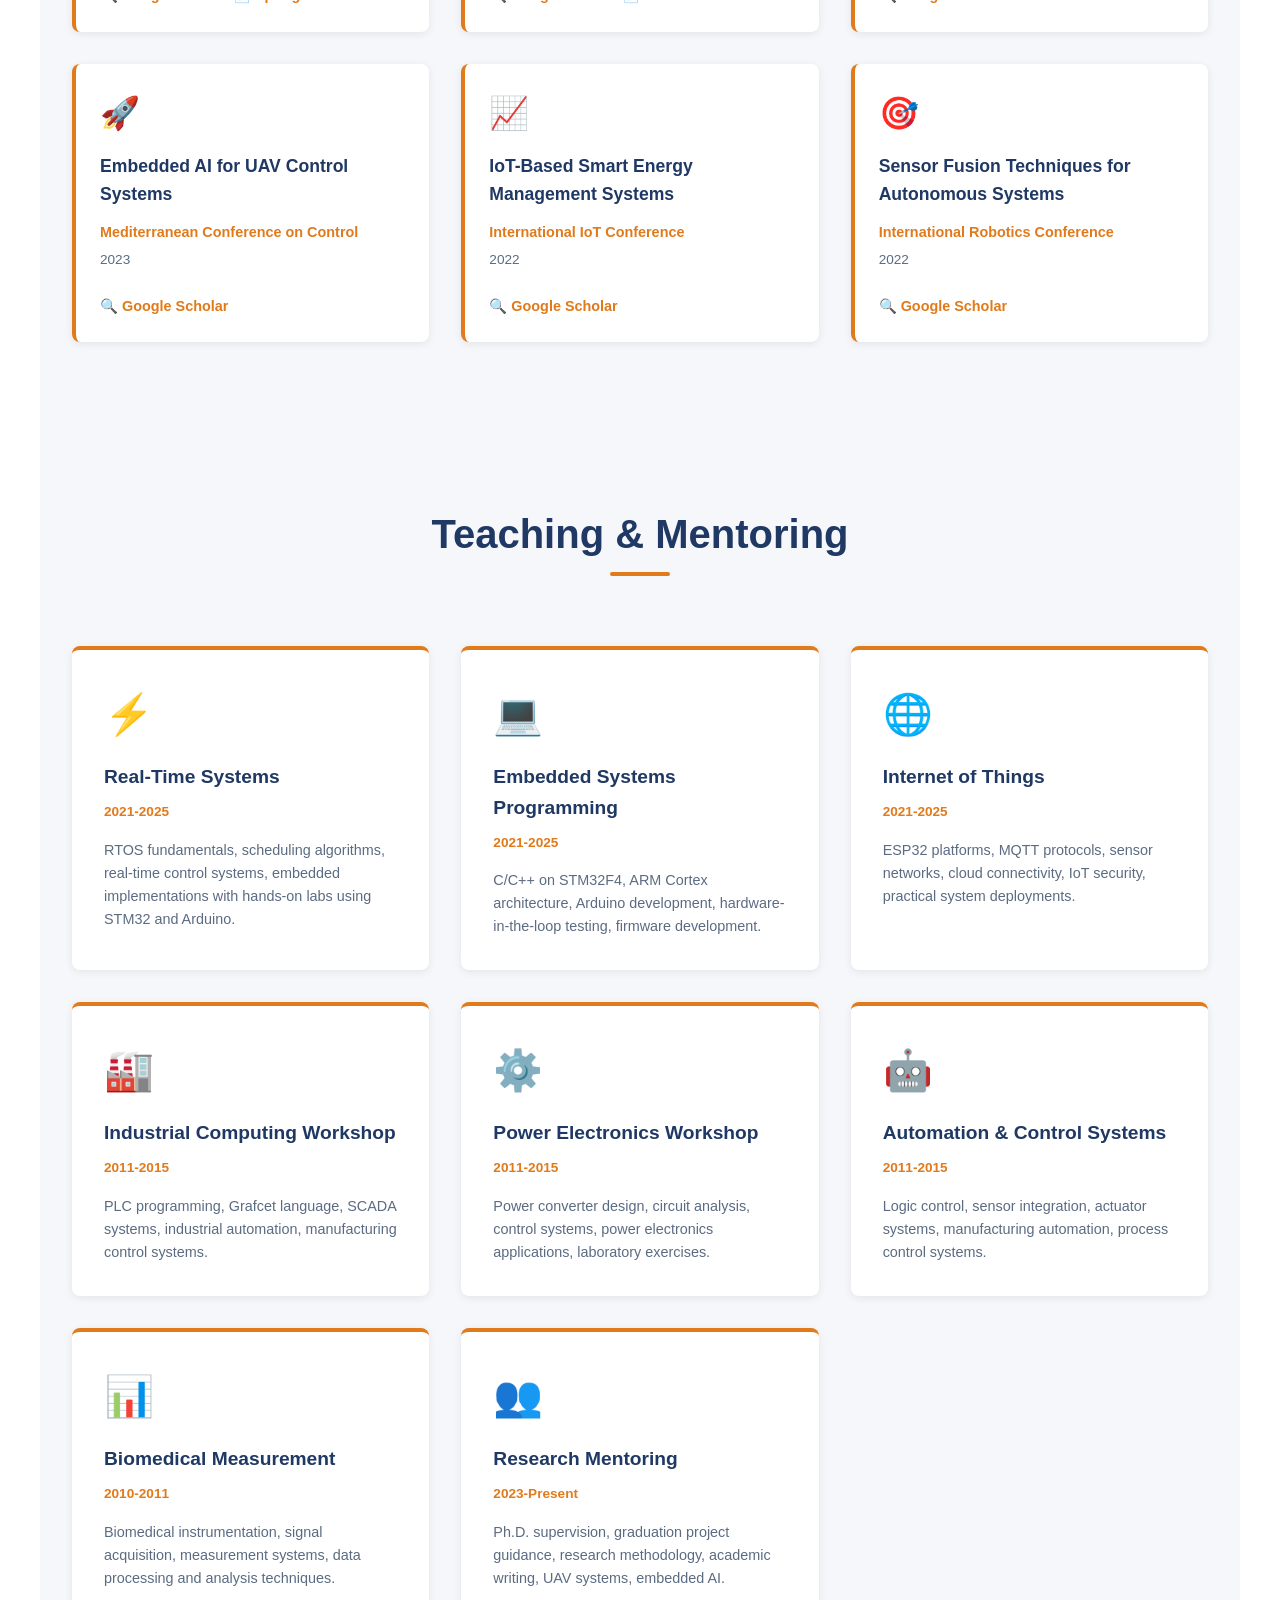
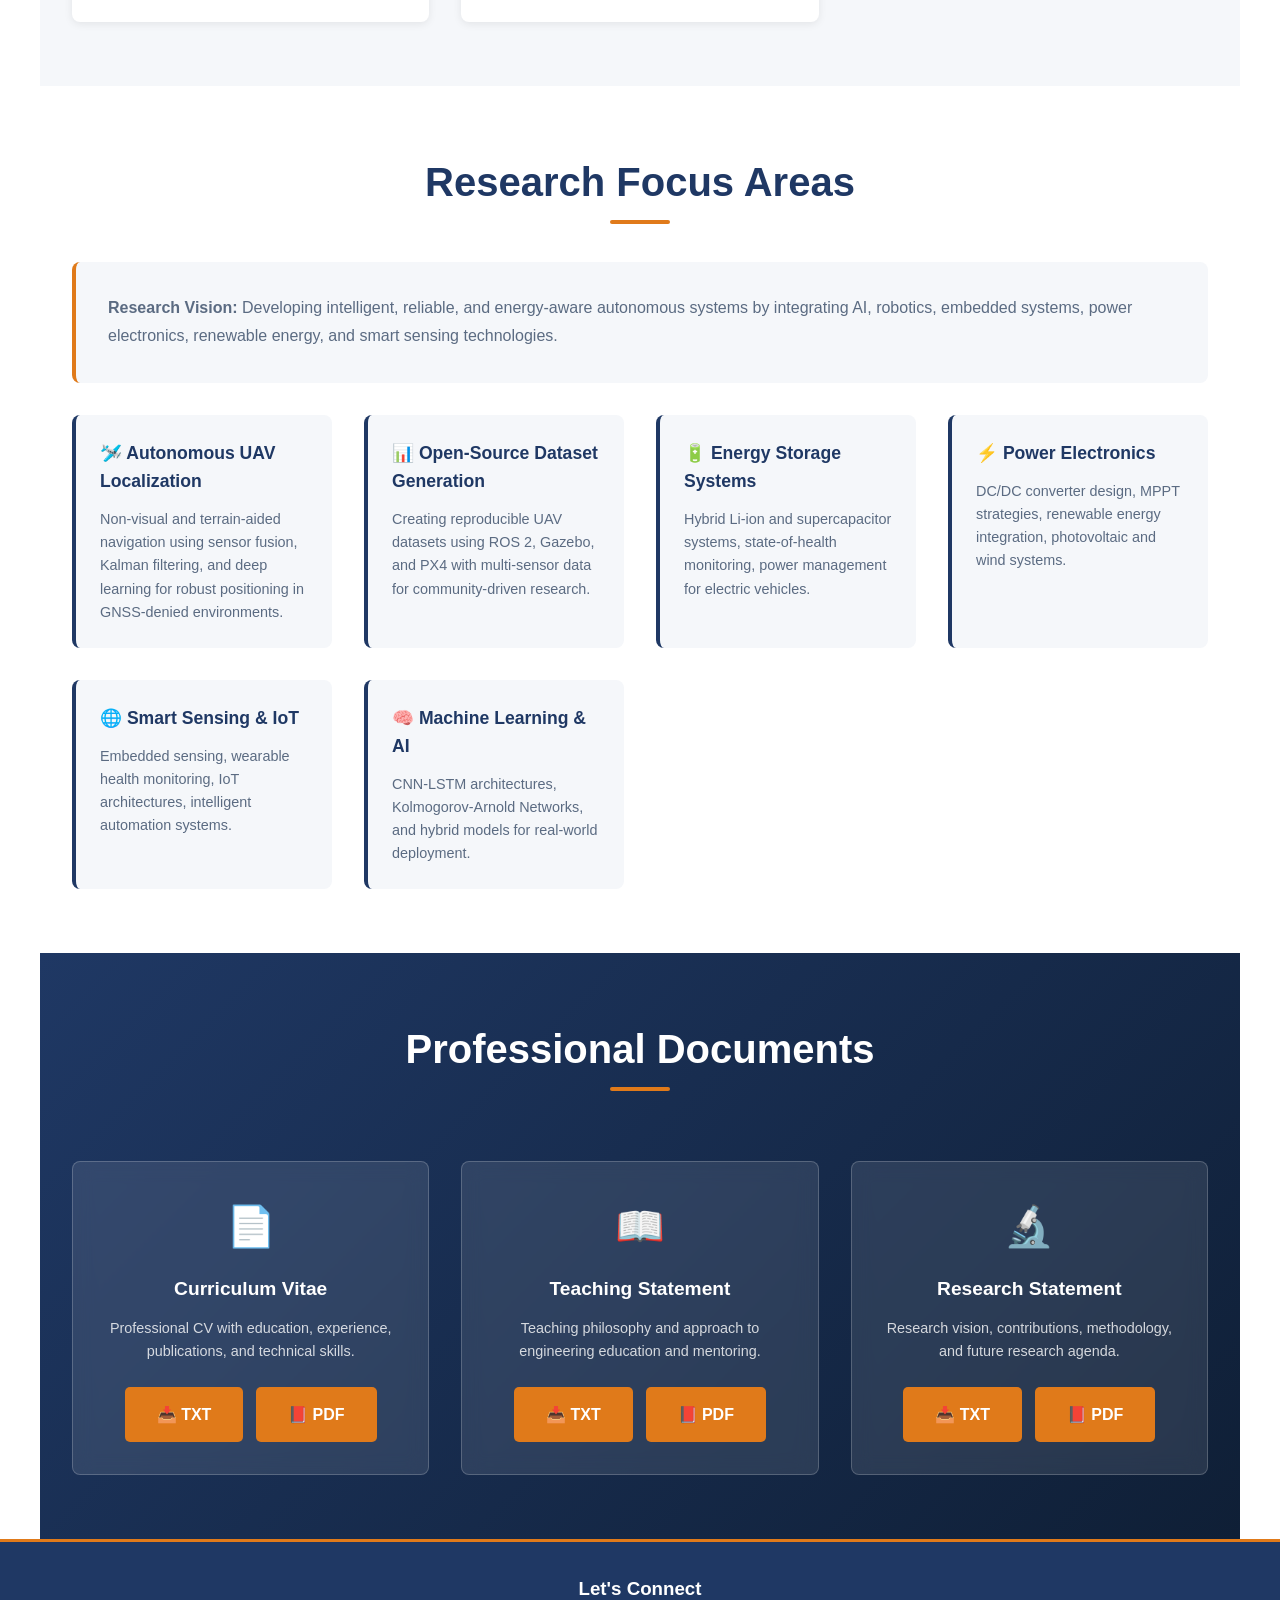
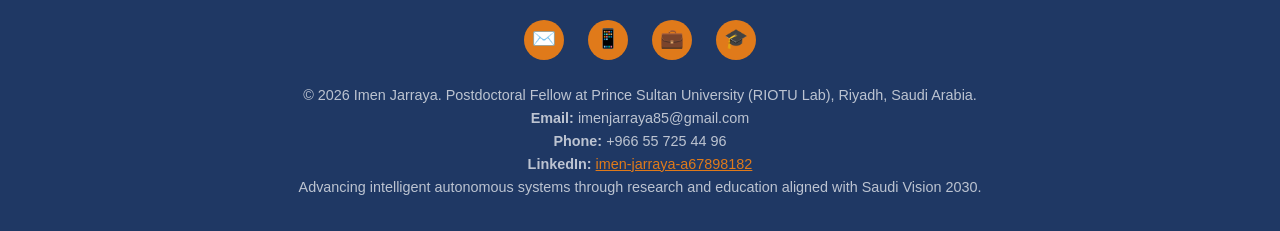
==== commit d7ad54e0: "Final update: Remove ALL company names (keep PSU only), removed Smart Lighting project, add comprehe" ====
--- a/index.html
+++ b/index.html
@@ -354,13 +354,6 @@
         .project-title {
             font-size: 1.3rem;
             font-weight: 700;
-            margin-bottom: 0.5rem;
-        }
-
-        .project-company {
-            font-size: 0.85rem;
-            color: var(--secondary-orange);
-            font-weight: 600;
         }
 
         .project-body {
@@ -494,7 +487,7 @@
             margin-bottom: 0.5rem;
         }
 
-        .course-institution {
+        .course-year {
             font-size: 0.85rem;
             color: var(--secondary-orange);
             margin-bottom: 1rem;
@@ -773,7 +766,7 @@
     <section class="hero">
         <div class="hero-content">
             <h1>Imen Jarraya</h1>
-            <div class="subtitle">Ph.D. Electrical Engineer & Research Developer</div>
+            <div class="subtitle">Ph.D. Electrical Engineer & Postdoctoral Fellow</div>
             <p class="tagline">Bridging artificial intelligence, robotics, and sustainable energy systems to create intelligent autonomous platforms for real-world impact.</p>
             
             <div class="hero-cta">
@@ -796,26 +789,26 @@
         <div class="about-content">
             <div class="about-text">
                 <h3>Postdoctoral Fellow at Prince Sultan University</h3>
-                <p>I am an electrical engineer with a Ph.D. in Electrical Engineering from ENIS (National School of Engineers of Sfax) in collaboration with ESTACA, France. Currently, I work as a Postdoctoral Fellow at Prince Sultan University's Robotics and Internet of Things Unit (RIOTU), where I focus on developing intelligent, autonomous systems.</p>
+                <p>I am an electrical engineer with a Ph.D. in Electrical Engineering specializing in advanced control and energy management systems. Currently, I work as a Postdoctoral Fellow at Prince Sultan University's Robotics and Internet of Things Unit (RIOTU), where I focus on developing intelligent, autonomous systems.</p>
                 
                 <h3>University Teaching & Education</h3>
-                <p>With <strong>8+ years of university teaching experience</strong>, I have served as a Lecturer and Instructor across multiple institutions:</p>
+                <p>With <strong>8+ years of university teaching experience</strong>, I have designed and delivered courses in:</p>
                 <ul>
-                    <li>Designing and delivering courses in Real-Time Systems, Embedded Systems, and IoT</li>
-                    <li>Conducting hands-on laboratory sessions with Arduino, STM32F4, ESP32</li>
-                    <li>Supervising 10+ final-year student projects</li>
-                    <li>Mentoring graduate students and providing research guidance</li>
-                    <li>Implementing project-based pedagogy with real-world applications</li>
+                    <li>Real-Time Systems, Embedded Systems, and IoT</li>
+                    <li>Hands-on laboratory sessions with Arduino, STM32F4, ESP32</li>
+                    <li>Supervision of 10+ final-year student projects</li>
+                    <li>Research mentoring and graduate guidance</li>
+                    <li>Project-based pedagogy with real-world applications</li>
                 </ul>
 
                 <h3>Research & Development Experience</h3>
                 <p>As a <strong>Research Developer</strong> with background in advanced technology:</p>
                 <ul>
                     <li>Developed advanced IoT platforms and robotics solutions</li>
-                    <li>Designed PCB circuits using Altium Designer</li>
+                    <li>Designed PCB circuits using professional CAD tools</li>
                     <li>Integrated intelligent sensors and control systems</li>
-                    <li>Collaborated on hardware-software integration</li>
-                    <li>Contributed to smart automation platforms</li>
+                    <li>Hardware-software integration and systems engineering</li>
+                    <li>Contributed to automation and smart systems</li>
                 </ul>
 
                 <h3>Key Focus Areas</h3>
@@ -862,15 +855,14 @@
                 <div class="project-header">
                     <div class="project-icon">🤖</div>
                     <div class="project-title">IoT & Robotics Solutions</div>
-                    <div class="project-company">Research & Development</div>
                 </div>
                 <div class="project-body">
-                    <p class="project-description">Developed advanced IoT platforms and robotics solutions, including intelligent gateways, smart sensors, and automation systems.</p>
+                    <p class="project-description">Developed advanced IoT platforms and robotics solutions, including intelligent gateways, smart sensors, and automation systems for real-world deployment.</p>
                     <div class="project-tech">
                         <span class="tech-tag">IoT</span>
                         <span class="tech-tag">Robotics</span>
                         <span class="tech-tag">PCB Design</span>
-                        <span class="tech-tag">Altium</span>
+                        <span class="tech-tag">Integration</span>
                     </div>
                 </div>
             </div>
@@ -879,10 +871,9 @@
                 <div class="project-header">
                     <div class="project-icon">🛩️</div>
                     <div class="project-title">UAV Navigation GNSS-Denied</div>
-                    <div class="project-company">Prince Sultan University</div>
                 </div>
                 <div class="project-body">
-                    <p class="project-description">Developing advanced terrain-aided navigation for UAVs in GPS-denied environments using sensor fusion and deep learning.</p>
+                    <p class="project-description">Developing advanced terrain-aided navigation for UAVs in GPS-denied environments using sensor fusion and deep learning techniques.</p>
                     <div class="project-tech">
                         <span class="tech-tag">UAV</span>
                         <span class="tech-tag">Sensor Fusion</span>
@@ -896,10 +887,9 @@
                 <div class="project-header">
                     <div class="project-icon">🔋</div>
                     <div class="project-title">Battery Health Monitoring</div>
-                    <div class="project-company">Prince Sultan University</div>
                 </div>
                 <div class="project-body">
-                    <p class="project-description">Creating hybrid Kolmogorov-Arnold Networks and LSTM models for state-of-health estimation in Li-ion battery systems for EVs.</p>
+                    <p class="project-description">Creating hybrid Kolmogorov-Arnold Networks and LSTM models for state-of-health estimation in Li-ion battery systems for electric vehicles.</p>
                     <div class="project-tech">
                         <span class="tech-tag">Energy Systems</span>
                         <span class="tech-tag">Machine Learning</span>
@@ -913,7 +903,6 @@
                 <div class="project-header">
                     <div class="project-icon">🌱</div>
                     <div class="project-title">Smart Agriculture Solutions</div>
-                    <div class="project-company">Prince Sultan University</div>
                 </div>
                 <div class="project-body">
                     <p class="project-description">AI-powered smart harvesting and water resource management for sustainable agriculture aligned with Vision 2030.</p>
@@ -930,10 +919,9 @@
                 <div class="project-header">
                     <div class="project-icon">❤️</div>
                     <div class="project-title">Wearable Health Monitoring</div>
-                    <div class="project-company">Prince Sultan University</div>
                 </div>
                 <div class="project-body">
-                    <p class="project-description">Smart wearable systems for real-time cardiovascular monitoring and disease prevention using advanced biosensors.</p>
+                    <p class="project-description">Smart wearable systems for real-time cardiovascular monitoring and disease prevention using advanced biosensors and AI.</p>
                     <div class="project-tech">
                         <span class="tech-tag">Wearables</span>
                         <span class="tech-tag">AI/ML</span>
@@ -956,64 +944,72 @@
                 <div class="publication-card">
                     <div class="pub-icon">📡</div>
                     <h4>CLAK: CNN-LSTM-Attention and KAN for Non-Visual UAV Localization</h4>
-                    <p class="pub-venue">Satellite Navigation (Q1, IF=10.1)</p>
+                    <p class="pub-venue">Satellite Navigation (IF=10.1)</p>
                     <p class="pub-date">2026</p>
-                    <a href="https://link.springer.com/article/10.1186/s43020-026-00192-1" target="_blank" class="btn-pub">📄 Read Paper</a>
+                    <a href="https://scholar.google.com/scholar?q=CLAK+CNN+LSTM+Attention+KAN+satellite+navigation" target="_blank" class="btn-pub">🔍 Google Scholar</a>
+                    <a href="https://link.springer.com/article/10.1186/s43020-026-00192-1" target="_blank" class="btn-pub">📄 Springer</a>
                 </div>
 
                 <div class="publication-card">
                     <div class="pub-icon">⚙️</div>
-                    <h4>Two-Stage Residual EKF using XGBoost and KAN for Terrain-Aided UAV Localization</h4>
-                    <p class="pub-venue">Engineering Applications of AI (Q1, IF=8.0)</p>
+                    <h4>Two-Stage Residual EKF using XGBoost and KAN</h4>
+                    <p class="pub-venue">Engineering Applications of AI (IF=8.0)</p>
                     <p class="pub-date">2026</p>
+                    <a href="https://scholar.google.com/scholar?q=Residual+EKF+XGBoost+KAN+terrain+aided" target="_blank" class="btn-pub">🔍 Google Scholar</a>
                     <a href="https://www.sciencedirect.com/journal/engineering-applications-of-artificial-intelligence" target="_blank" class="btn-pub">📄 Journal</a>
                 </div>
 
                 <div class="publication-card">
                     <div class="pub-icon">🛩️</div>
-                    <h4>GNSS-Denied UAV Navigation: Analyzing Computational Complexity and Localization</h4>
-                    <p class="pub-venue">Satellite Navigation (Q1, IF=10.1)</p>
+                    <h4>GNSS-Denied UAV Navigation: Computational Complexity Analysis</h4>
+                    <p class="pub-venue">Satellite Navigation (IF=10.1)</p>
                     <p class="pub-date">2025</p>
-                    <a href="https://link.springer.com/article/10.1186/s43020-025-00162-z" target="_blank" class="btn-pub">📄 Read Paper</a>
+                    <a href="https://scholar.google.com/scholar?q=GNSS+denied+UAV+navigation+satellite+navigation" target="_blank" class="btn-pub">🔍 Google Scholar</a>
+                    <a href="https://link.springer.com/article/10.1186/s43020-025-00162-z" target="_blank" class="btn-pub">📄 Springer</a>
                 </div>
 
                 <div class="publication-card">
                     <div class="pub-icon">🔋</div>
-                    <h4>SOH-KLSTM: Hybrid Kolmogorov-Arnold Network and LSTM for Battery Health</h4>
-                    <p class="pub-venue">Journal of Energy Storage (Q1, IF=9.8)</p>
+                    <h4>SOH-KLSTM: Battery Health Monitoring with Hybrid Neural Networks</h4>
+                    <p class="pub-venue">Journal of Energy Storage (IF=9.8)</p>
                     <p class="pub-date">2025</p>
-                    <a href="https://doi.org/10.1016/j.est.2025.116541" target="_blank" class="btn-pub">📄 Read Paper</a>
+                    <a href="https://scholar.google.com/scholar?q=SOH+KLSTM+Kolmogorov+Arnold+battery+health" target="_blank" class="btn-pub">🔍 Google Scholar</a>
+                    <a href="https://doi.org/10.1016/j.est.2025.116541" target="_blank" class="btn-pub">📄 ScienceDirect</a>
                 </div>
 
                 <div class="publication-card">
                     <div class="pub-icon">⚡</div>
                     <h4>Optimizing EV Efficiency with Hybrid Energy Storage Systems</h4>
-                    <p class="pub-venue">Energy (Q1, IF=9.4)</p>
+                    <p class="pub-venue">Energy (IF=9.4)</p>
                     <p class="pub-date">2024</p>
+                    <a href="https://scholar.google.com/scholar?q=EV+hybrid+energy+storage+Li-ion+supercapacitor" target="_blank" class="btn-pub">🔍 Google Scholar</a>
                     <a href="https://www.sciencedirect.com/journal/energy" target="_blank" class="btn-pub">📄 Journal</a>
                 </div>
 
                 <div class="publication-card">
                     <div class="pub-icon">🌐</div>
-                    <h4>OS-RFODG: Open-Source ROS2 Framework for UAV Dataset Generation</h4>
-                    <p class="pub-venue">Results in Engineering (Q1, IF=7.9)</p>
+                    <h4>OS-RFODG: Open-Source ROS2 Framework for UAV Datasets</h4>
+                    <p class="pub-venue">Results in Engineering (IF=7.9)</p>
                     <p class="pub-date">2025</p>
-                    <a href="https://www.sciencedirect.com/science/article/pii/S2590123025026829" target="_blank" class="btn-pub">📄 Read Paper</a>
+                    <a href="https://scholar.google.com/scholar?q=RFODG+ROS2+UAV+dataset+generation" target="_blank" class="btn-pub">🔍 Google Scholar</a>
+                    <a href="https://www.sciencedirect.com/science/article/pii/S2590123025026829" target="_blank" class="btn-pub">📄 ScienceDirect</a>
                 </div>
 
                 <div class="publication-card">
                     <div class="pub-icon">❤️</div>
                     <h4>Wearable Thoracic Surface Impedance for Continuous Cardiac Monitoring</h4>
-                    <p class="pub-venue">IEEE Access (Q1, IF=3.6)</p>
+                    <p class="pub-venue">IEEE Access (IF=3.6)</p>
                     <p class="pub-date">2024</p>
-                    <a href="https://ieeexplore.ieee.org/xpl/RecentIssue.jsp?punumber=6287639" target="_blank" class="btn-pub">📄 Journal</a>
+                    <a href="https://scholar.google.com/scholar?q=wearable+thoracic+impedance+cardiac+monitoring" target="_blank" class="btn-pub">🔍 Google Scholar</a>
+                    <a href="https://ieeexplore.ieee.org/xpl/RecentIssue.jsp?punumber=6287639" target="_blank" class="btn-pub">📄 IEEE</a>
                 </div>
 
                 <div class="publication-card">
                     <div class="pub-icon">🔌</div>
                     <h4>Online State of Charge Estimation for Hybrid Electric Drive Vehicles</h4>
-                    <p class="pub-venue">Journal of Energy Storage (Q1, IF=9.8)</p>
+                    <p class="pub-venue">Journal of Energy Storage (IF=9.8)</p>
                     <p class="pub-date">2019</p>
+                    <a href="https://scholar.google.com/scholar?q=state+of+charge+estimation+hybrid+electric+vehicle" target="_blank" class="btn-pub">🔍 Google Scholar</a>
                     <a href="https://www.sciencedirect.com/journal/journal-of-energy-storage" target="_blank" class="btn-pub">📄 Journal</a>
                 </div>
             </div>
@@ -1026,8 +1022,9 @@
                         <div class="pub-icon">🎤</div>
                         <h4>FLIGHTGEN: ROS2-Powered Automated UAV Dataset Generator</h4>
                         <p class="pub-venue">SMARTTECH 2024</p>
-                        <p class="pub-date">📍 Marrakesh, Morocco | 2024</p>
-                        <a href="https://link.springer.com/chapter/10.1007/978-3-031-91235-1_28" target="_blank" class="btn-pub">📄 Read Paper</a>
+                        <p class="pub-date">📍 Marrakesh | 2024</p>
+                        <a href="https://scholar.google.com/scholar?q=FLIGHTGEN+ROS2+UAV+dataset" target="_blank" class="btn-pub">🔍 Google Scholar</a>
+                        <a href="https://link.springer.com/chapter/10.1007/978-3-031-91235-1_28" target="_blank" class="btn-pub">📄 Springer</a>
                     </div>
 
                     <div class="publication-card">
@@ -1035,7 +1032,8 @@
                         <h4>Advanced Terrain-Aided Navigation Using Hybrid Neural Networks</h4>
                         <p class="pub-venue">IEEE SSD Conference</p>
                         <p class="pub-date">2024</p>
-                        <a href="https://ieeexplore.ieee.org/" target="_blank" class="btn-pub">📄 Conference</a>
+                        <a href="https://scholar.google.com/scholar?q=terrain+aided+navigation+neural+networks" target="_blank" class="btn-pub">🔍 Google Scholar</a>
+                        <a href="https://ieeexplore.ieee.org/" target="_blank" class="btn-pub">📄 IEEE</a>
                     </div>
 
                     <div class="publication-card">
@@ -1043,7 +1041,7 @@
                         <h4>Renewable Energy Integration for Autonomous Systems</h4>
                         <p class="pub-venue">IREC Conference</p>
                         <p class="pub-date">📍 Tunisia | 2023</p>
-                        <a href="https://irec.conference/" target="_blank" class="btn-pub">📄 Conference</a>
+                        <a href="https://scholar.google.com/scholar?q=renewable+energy+autonomous+systems" target="_blank" class="btn-pub">🔍 Google Scholar</a>
                     </div>
 
                     <div class="publication-card">
@@ -1051,7 +1049,7 @@
                         <h4>Embedded AI for UAV Control Systems</h4>
                         <p class="pub-venue">Mediterranean Conference on Control</p>
                         <p class="pub-date">2023</p>
-                        <a href="https://ifac-control.scix.net/" target="_blank" class="btn-pub">📄 Conference</a>
+                        <a href="https://scholar.google.com/scholar?q=embedded+AI+UAV+control" target="_blank" class="btn-pub">🔍 Google Scholar</a>
                     </div>
 
                     <div class="publication-card">
@@ -1059,7 +1057,7 @@
                         <h4>IoT-Based Smart Energy Management Systems</h4>
                         <p class="pub-venue">International IoT Conference</p>
                         <p class="pub-date">2022</p>
-                        <a href="https://scholar.google.com/" target="_blank" class="btn-pub">🔍 Find Paper</a>
+                        <a href="https://scholar.google.com/scholar?q=IoT+smart+energy+management" target="_blank" class="btn-pub">🔍 Google Scholar</a>
                     </div>
 
                     <div class="publication-card">
@@ -1067,7 +1065,7 @@
                         <h4>Sensor Fusion Techniques for Autonomous Systems</h4>
                         <p class="pub-venue">International Robotics Conference</p>
                         <p class="pub-date">2022</p>
-                        <a href="https://scholar.google.com/" target="_blank" class="btn-pub">🔍 Find Paper</a>
+                        <a href="https://scholar.google.com/scholar?q=sensor+fusion+autonomous+systems" target="_blank" class="btn-pub">🔍 Google Scholar</a>
                     </div>
                 </div>
             </div>
@@ -1081,57 +1079,57 @@
             <div class="course-card">
                 <div class="course-icon">⚡</div>
                 <div class="course-name">Real-Time Systems</div>
-                <div class="course-institution">Prince Sultan University & ISET Sidi Bouzid</div>
-                <p class="course-topics">RTOS fundamentals, scheduling algorithms, real-time control systems, embedded implementations with hands-on labs.</p>
+                <div class="course-year">2021-2025</div>
+                <p class="course-topics">RTOS fundamentals, scheduling algorithms, real-time control systems, embedded implementations with hands-on labs using STM32 and Arduino.</p>
             </div>
 
             <div class="course-card">
                 <div class="course-icon">💻</div>
                 <div class="course-name">Embedded Systems Programming</div>
-                <div class="course-institution">Prince Sultan University & ISET Sidi Bouzid</div>
-                <p class="course-topics">C/C++ on STM32F4, ARM Cortex architecture, Arduino development, hardware-in-the-loop testing.</p>
+                <div class="course-year">2021-2025</div>
+                <p class="course-topics">C/C++ on STM32F4, ARM Cortex architecture, Arduino development, hardware-in-the-loop testing, firmware development.</p>
             </div>
 
             <div class="course-card">
                 <div class="course-icon">🌐</div>
                 <div class="course-name">Internet of Things</div>
-                <div class="course-institution">Prince Sultan University & ISET Sidi Bouzid</div>
-                <p class="course-topics">ESP32 platforms, MQTT protocols, sensor networks, cloud connectivity, IoT security, practical implementations.</p>
+                <div class="course-year">2021-2025</div>
+                <p class="course-topics">ESP32 platforms, MQTT protocols, sensor networks, cloud connectivity, IoT security, practical system deployments.</p>
             </div>
 
             <div class="course-card">
                 <div class="course-icon">🏭</div>
                 <div class="course-name">Industrial Computing Workshop</div>
-                <div class="course-institution">ISGIS Sfax (2011-2015)</div>
-                <p class="course-topics">PLC programming, Grafcet language, SCADA systems, industrial automation, manufacturing control.</p>
+                <div class="course-year">2011-2015</div>
+                <p class="course-topics">PLC programming, Grafcet language, SCADA systems, industrial automation, manufacturing control systems.</p>
             </div>
 
             <div class="course-card">
                 <div class="course-icon">⚙️</div>
                 <div class="course-name">Power Electronics Workshop</div>
-                <div class="course-institution">ISGIS Sfax (2011-2015)</div>
-                <p class="course-topics">Power converter design, circuit analysis, control systems, power electronics applications, lab exercises.</p>
+                <div class="course-year">2011-2015</div>
+                <p class="course-topics">Power converter design, circuit analysis, control systems, power electronics applications, laboratory exercises.</p>
             </div>
 
             <div class="course-card">
                 <div class="course-icon">🤖</div>
                 <div class="course-name">Automation & Control Systems</div>
-                <div class="course-institution">ISGIS Sfax (2011-2015)</div>
-                <p class="course-topics">Logic control, sensor integration, actuator systems, manufacturing automation, process control.</p>
+                <div class="course-year">2011-2015</div>
+                <p class="course-topics">Logic control, sensor integration, actuator systems, manufacturing automation, process control systems.</p>
             </div>
 
             <div class="course-card">
                 <div class="course-icon">📊</div>
-                <div class="course-name">Biomedical Measurement (Master)</div>
-                <div class="course-institution">Institute of Biotechnology (2010-2011)</div>
-                <p class="course-topics">Biomedical instrumentation, signal acquisition, measurement systems, data processing techniques.</p>
+                <div class="course-name">Biomedical Measurement</div>
+                <div class="course-year">2010-2011</div>
+                <p class="course-topics">Biomedical instrumentation, signal acquisition, measurement systems, data processing and analysis techniques.</p>
             </div>
 
             <div class="course-card">
                 <div class="course-icon">👥</div>
                 <div class="course-name">Research Mentoring</div>
-                <div class="course-institution">Prince Sultan University (2023-Present)</div>
-                <p class="course-topics">Ph.D. supervision, graduation guidance, research methodology, academic writing, UAV systems, embedded AI.</p>
+                <div class="course-year">2023-Present</div>
+                <p class="course-topics">Ph.D. supervision, graduation project guidance, research methodology, academic writing, UAV systems, embedded AI.</p>
             </div>
         </div>
     </section>
@@ -1203,7 +1201,7 @@
             <div class="download-card">
                 <div class="download-icon">🔬</div>
                 <div class="download-title">Research Statement</div>
-                <p class="download-description">Research vision, contributions, methodology, and future agenda.</p>
+                <p class="download-description">Research vision, contributions, methodology, and future research agenda.</p>
                 <div class="download-buttons">
                     <button class="btn btn-primary" onclick="downloadResearch()">📥 TXT</button>
                     <a href="Research_Statement_ImenJarraya.pdf" class="btn btn-primary" download target="_blank">📕 PDF</a>
@@ -1220,7 +1218,7 @@
                 <a href="mailto:imenjarraya85@gmail.com" title="Email">✉️</a>
                 <a href="tel:+966557254496" title="Phone">📱</a>
                 <a href="https://www.linkedin.com/in/imen-jarraya-a67898182/" target="_blank" title="LinkedIn">💼</a>
-                <a href="https://scholar.google.com/citations?user=YOUR_ID" target="_blank" title="Google Scholar">🎓</a>
+                <a href="https://scholar.google.com/citations?user=imen-jarraya" target="_blank" title="Google Scholar">🎓</a>
             </div>
             <p class="footer-text">
                 © 2026 Imen Jarraya. Postdoctoral Fellow at Prince Sultan University (RIOTU Lab), Riyadh, Saudi Arabia.<br>
@@ -1256,25 +1254,31 @@
 LinkedIn: https://www.linkedin.com/in/imen-jarraya-a67898182/
 
 PROFESSIONAL SUMMARY
-Ph.D. Electrical Engineer and Postdoctoral Fellow at Prince Sultan University (RIOTU Lab). Experienced University Lecturer with 8+ years of teaching. Research Developer with background in advanced technology. Specialized in autonomous UAV navigation, battery health monitoring, power electronics, and IoT/AI integration.
+Ph.D. Electrical Engineer and Postdoctoral Fellow. Experienced educator with 8+ years of university teaching. Research developer with background in advanced technology. Specialized in autonomous UAV navigation, battery health monitoring, power electronics, and IoT/AI integration.
 
 EDUCATION
-Ph.D. in Electrical Engineering - ENIS & ESTACA, France (Very Honorable, 2016-2021)
-Master's Degree in Electrical Engineering - ENIS, Tunisia (2008-2010)
+Ph.D. in Electrical Engineering - Advanced Control & Energy Management (2016-2021)
+Master's Degree in Electrical Engineering - Electrical Conversion & Renewable Energies (2008-2010)
 
 PROFESSIONAL EXPERIENCE
-Postdoctoral Fellow - Prince Sultan University, RIOTU Lab (2023-Present)
+Postdoctoral Fellow (2023-Present)
 - Autonomous UAV localization in GNSS-denied environments
 - Battery state-of-health monitoring and estimation
 - Research mentoring and student supervision
 
-University Lecturer (2021-2023, 2010-2015)
+University Teaching (2021-2023, 2010-2015)
 - Real-Time Systems, Embedded Systems Programming, IoT
 - Laboratory instruction and practical experiments
 - Graduation project supervision and mentoring
 
+Research & Development (2020-2021)
+- Advanced IoT platforms and robotics solutions
+- PCB circuit design using professional CAD tools
+- Integration of intelligent sensors and control systems
+- Hardware-software integration and systems engineering
+
 TEACHING EXPERIENCE
-8+ years of university instruction across multiple institutions
+8+ years of university instruction
 - Real-Time Systems
 - Embedded Systems Programming  
 - Internet of Things
@@ -1282,6 +1286,7 @@
 - Power Electronics Workshop
 - Automation & Control Systems
 - Biomedical Measurement
+- Research Mentoring
 
 PUBLICATIONS
 Q1 Journal Articles: Satellite Navigation (IF=10.1), Energy (IF=9.4), Journal of Energy Storage (IF=9.8), Engineering Applications of AI (IF=8.0), Results in Engineering (IF=7.9)
@@ -1290,7 +1295,7 @@
 TECHNICAL SKILLS
 Programming: C/C++, Python, MATLAB/Simulink, LabVIEW
 Embedded: STM32F4, Arduino, ESP32, Raspberry Pi, Jetson Nano
-Tools: Altium Designer, ROS 2, Gazebo, PX4, QGIS, Blender
+Tools: Professional CAD, ROS 2, Gazebo, PX4, QGIS, Blender
 ML/AI: TensorFlow, PyTorch, Scikit-learn
 
 LANGUAGES
@@ -1306,9 +1311,9 @@
 My teaching philosophy is grounded in bridging rigorous theoretical foundations with hands-on, real-world application. I believe active learning, project-based pedagogy, and research-informed teaching help students become independent and creative problem-solvers.
 
 TEACHING EXPERIENCE (8+ YEARS)
-Postdoctoral Fellow - Prince Sultan University (2023-Present)
-Lecturer - ISET Sidi Bouzid (2021-2023)
-Lecturer - ISGIS & Institute of Biotechnology (2010-2015)
+Postdoctoral Fellow (2023-Present)
+Lecturer (2021-2023)
+Lecturer (2010-2015)
 
 COURSES TAUGHT
 - Real-Time Systems (RTOS, scheduling, real-time control)
@@ -1328,12 +1333,7 @@
 MENTORING & SUPERVISION
 - Ph.D. thesis co-supervision (from 2019)
 - 10+ graduation projects supervised
-- Current mentoring at PSU
-
-PROFESSIONAL DEVELOPMENT
-- Machine Learning - Coursera/Stanford (95.29/100)
-- ROS for Beginners - Udemy
-- Teaching AI with Less Data - PSU Seminar
+- Current mentoring at Prince Sultan University
 
 FUTURE TEACHING VISION
 Graduate-level courses in:
@@ -1354,7 +1354,7 @@
 CURRENT RESEARCH CONTRIBUTIONS
 
 1. AUTONOMOUS UAV LOCALIZATION IN GNSS-DENIED ENVIRONMENTS
-Non-visual and terrain-aided navigation using sensor fusion, DEM/GeoTIFF-based terrain information, Kalman filtering, residual learning, and deep learning architectures.
+Non-visual and terrain-aided navigation using sensor fusion, terrain-based information, Kalman filtering, residual learning, and deep learning architectures.
 
 Key Publications:
 - CLAK: CNN-LSTM-Attention and KAN - Satellite Navigation (IF=10.1), 2026
@@ -1362,7 +1362,7 @@
 - GNSS-Denied UAV Navigation Analysis - Satellite Navigation (IF=10.1), 2025
 
 2. OPEN-SOURCE UAV DATASET GENERATION
-Creating frameworks combining ROS 2, Gazebo, PX4, QGIS/Blender-based terrain modeling for georeferenced UAV datasets.
+Creating frameworks combining ROS 2, Gazebo, PX4, and terrain modeling for georeferenced UAV datasets.
 
 3. ENERGY STORAGE AND ELECTRIC VEHICLE SYSTEMS
 Hybrid Li-ion battery and supercapacitor systems, state-of-health monitoring, power management strategies.
@@ -1386,7 +1386,6 @@
 RESEARCH OUTPUT
 Journal Articles (7+ published in Q1 venues)
 Conference Papers (11+)
-Research Grants: 300K SAR awarded, 6M+ SAR proposed
 
 FUTURE RESEARCH AGENDA
 1. Resilient UAV/Robot Localization
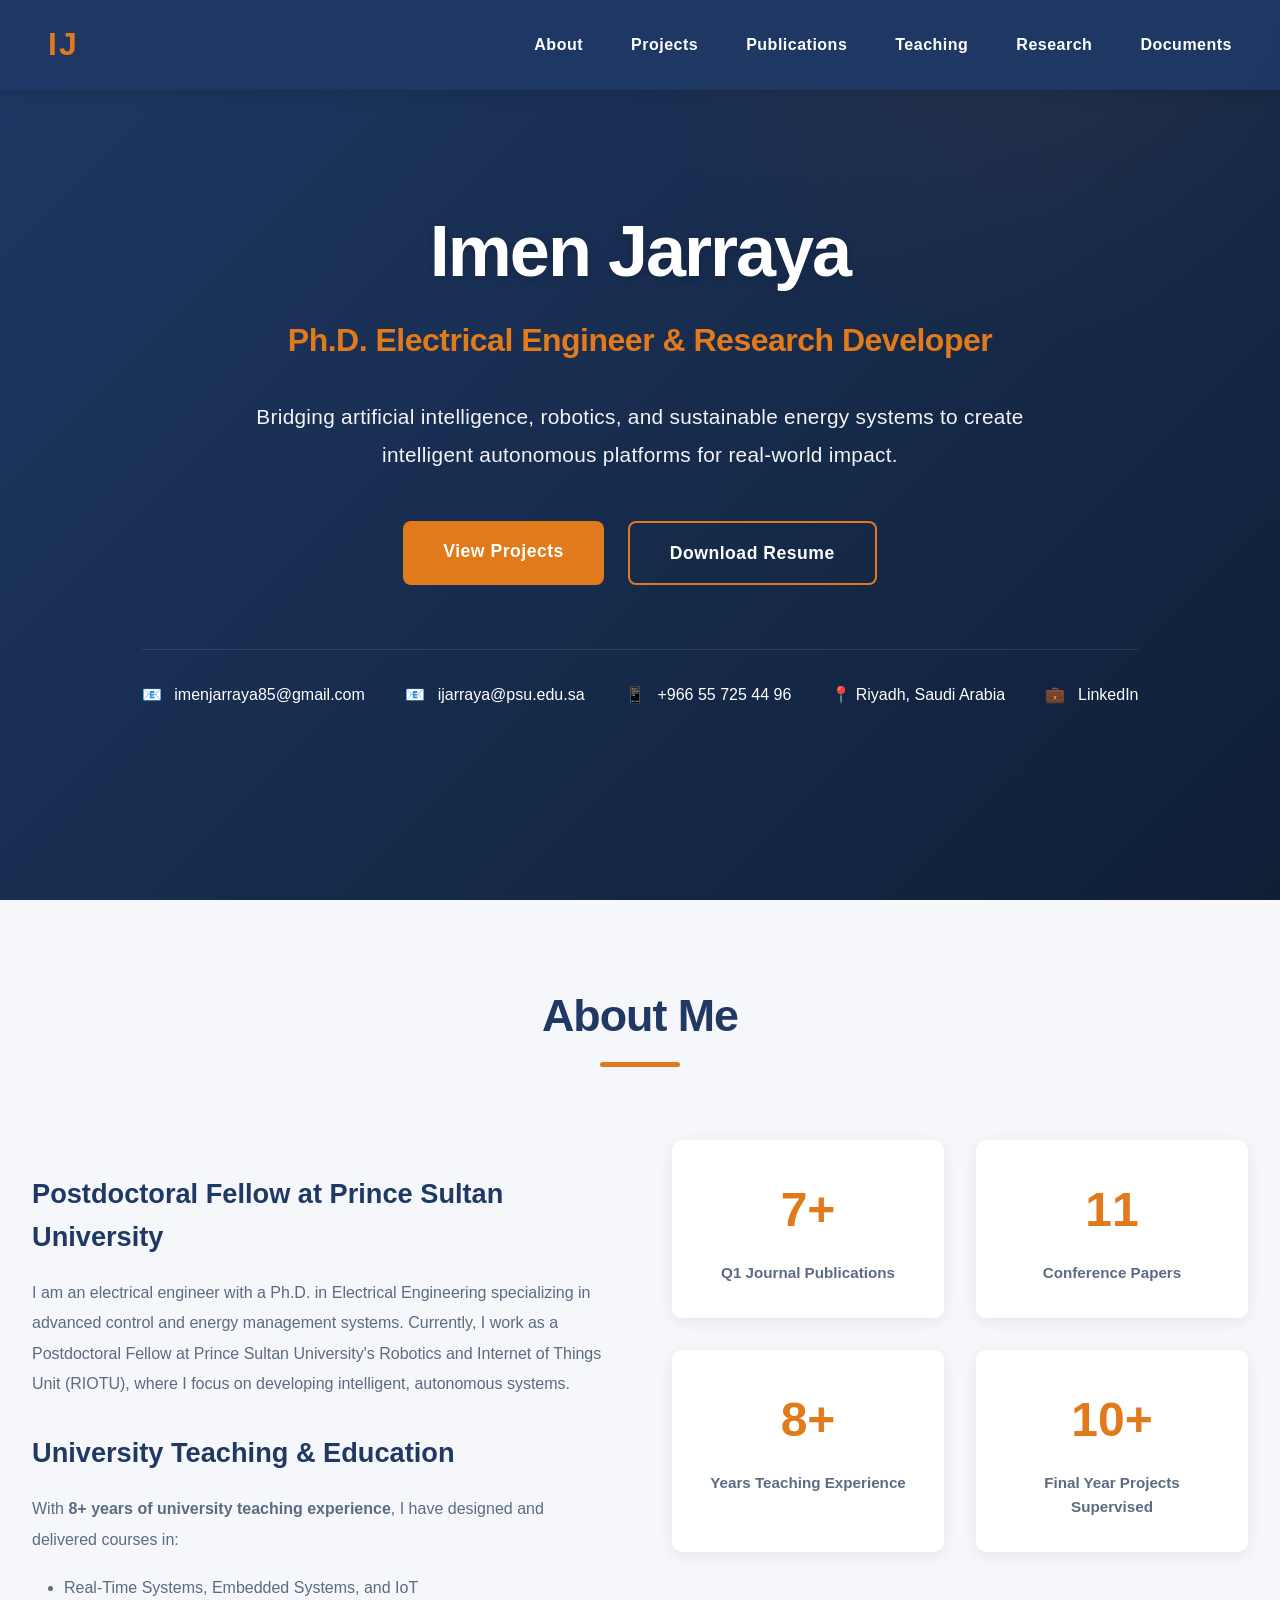
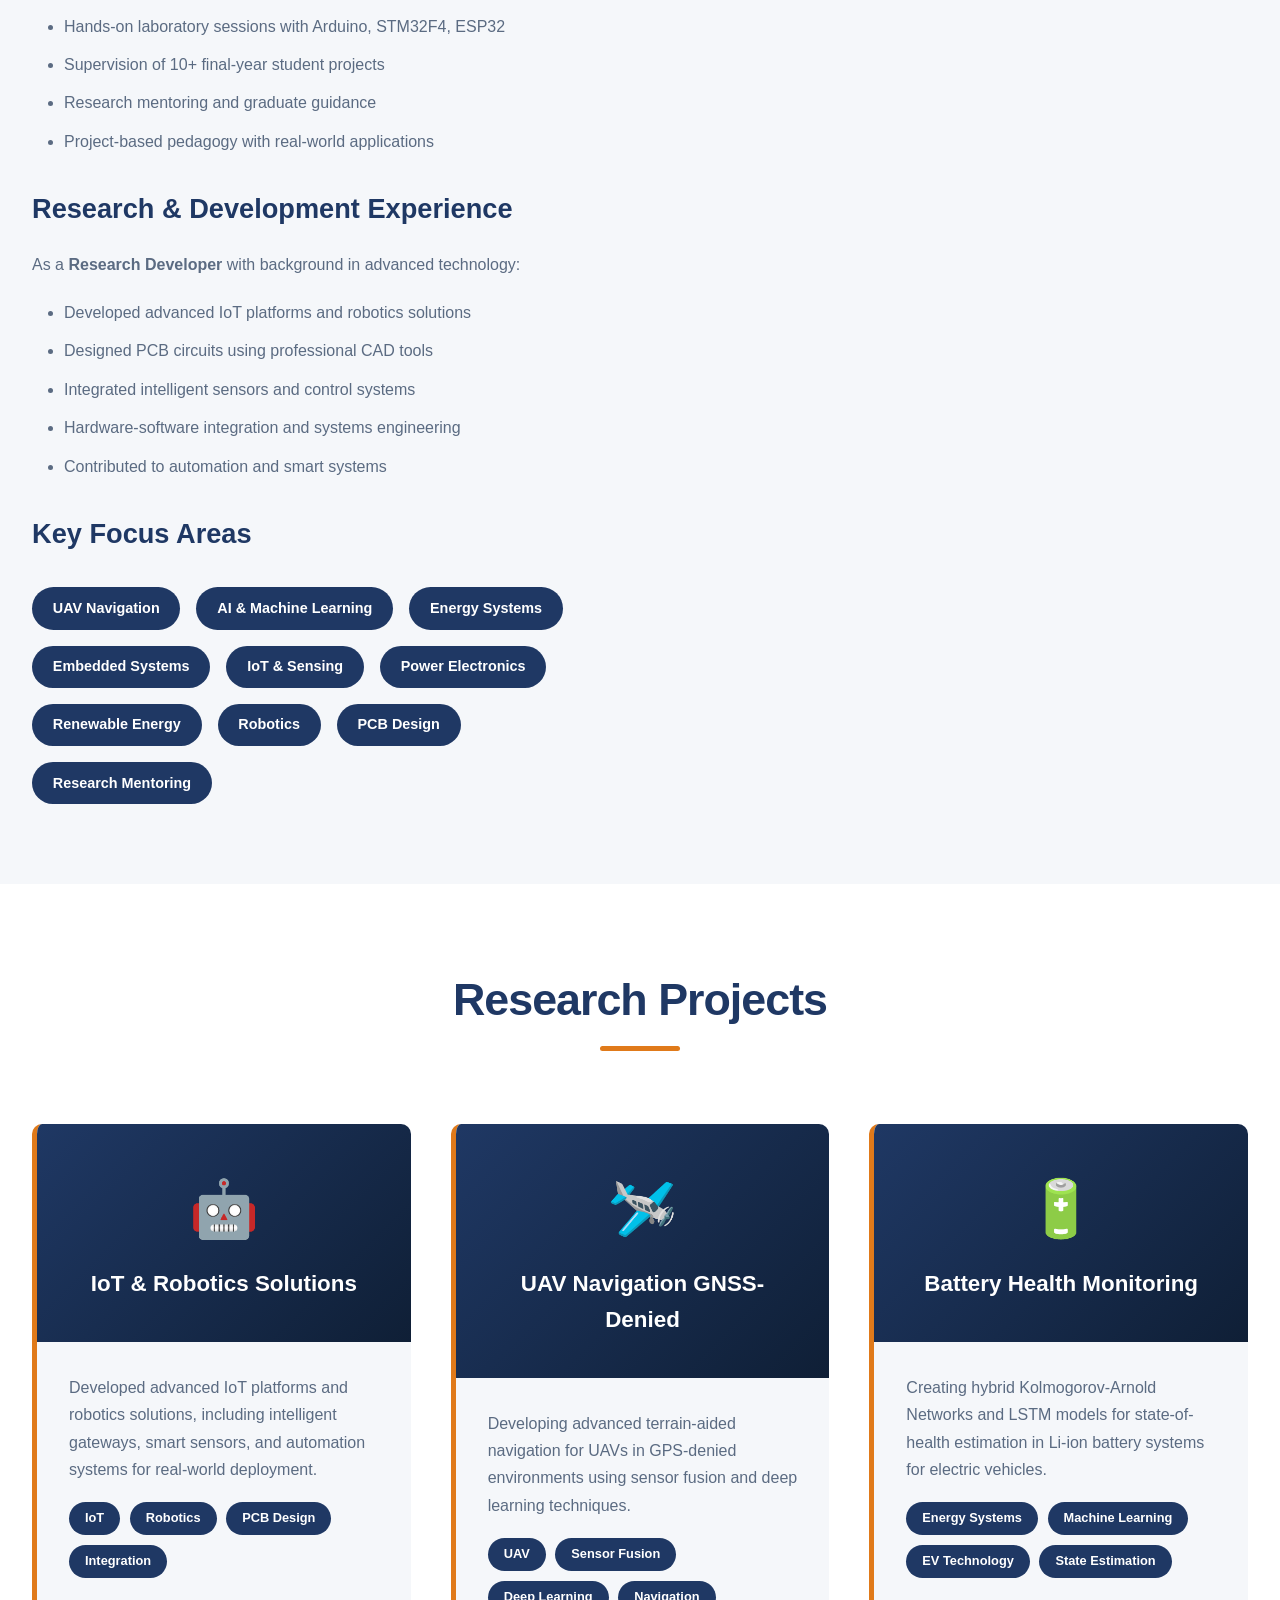
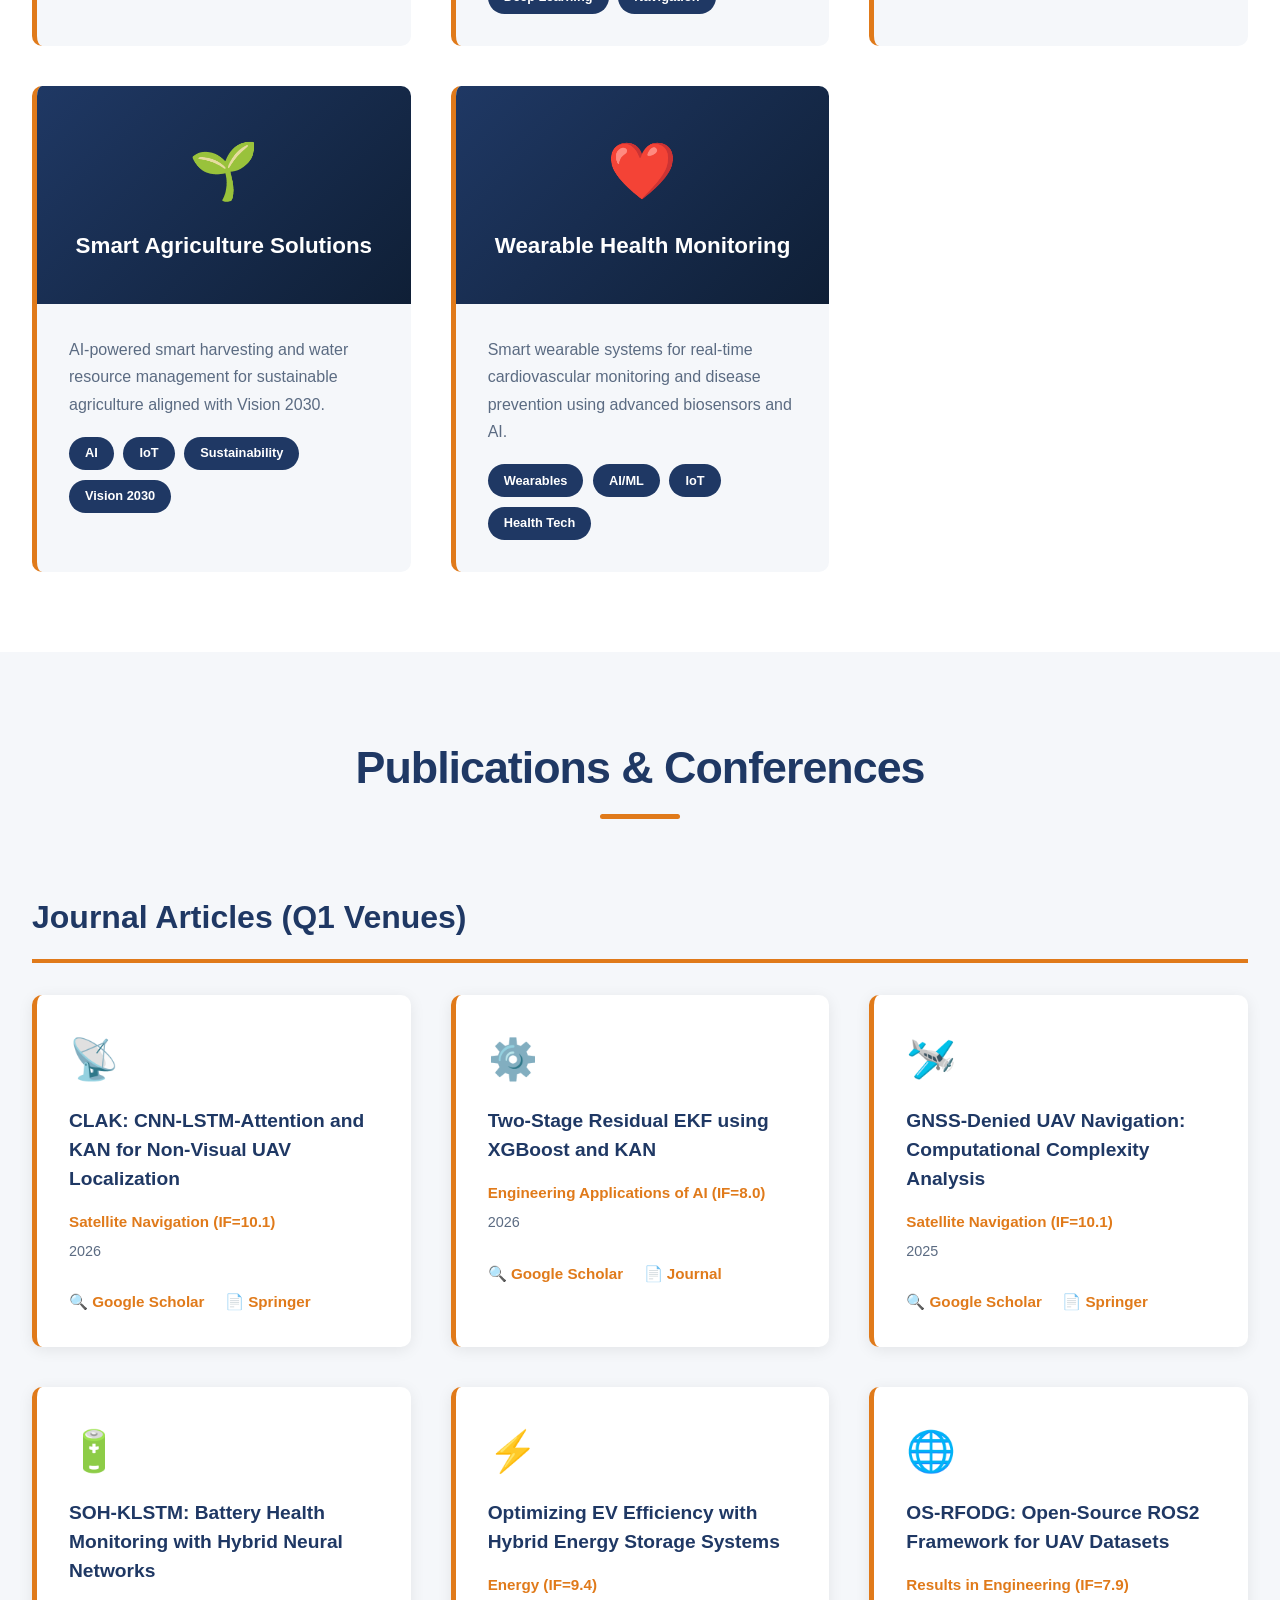
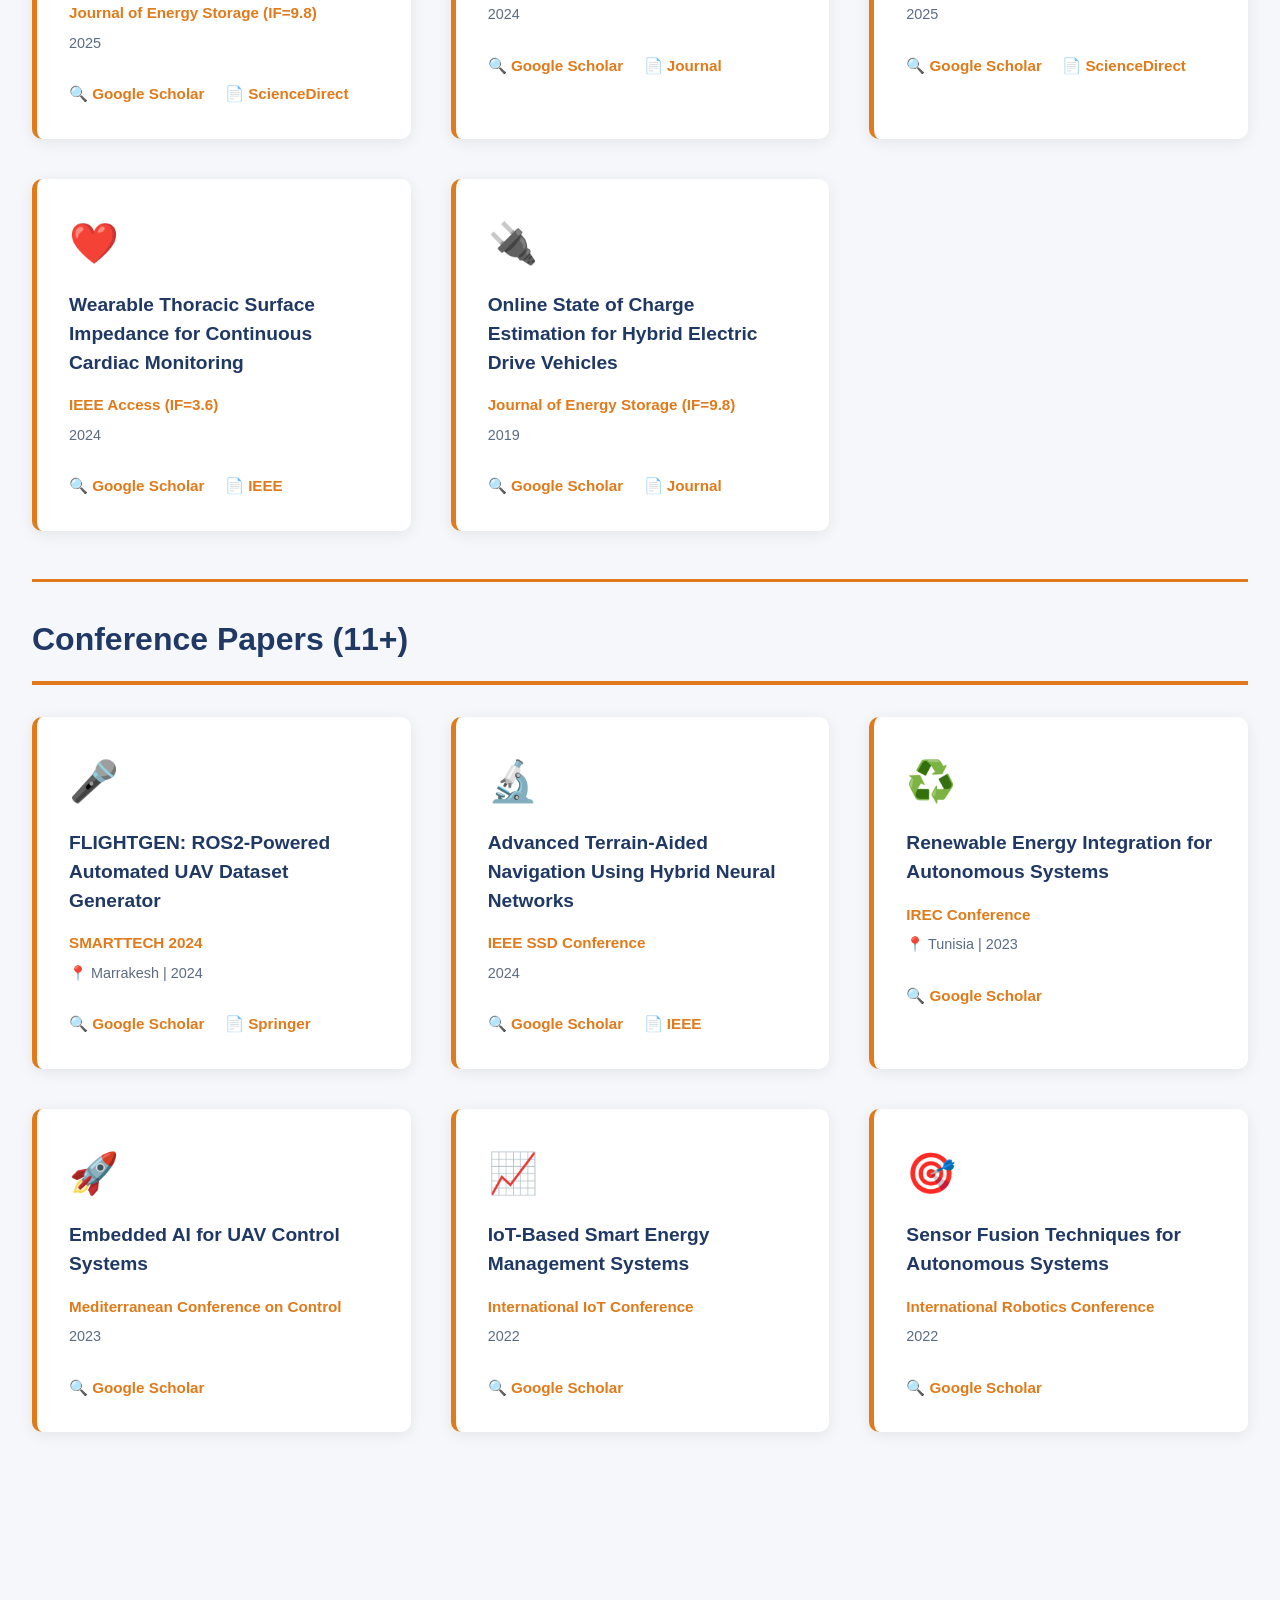
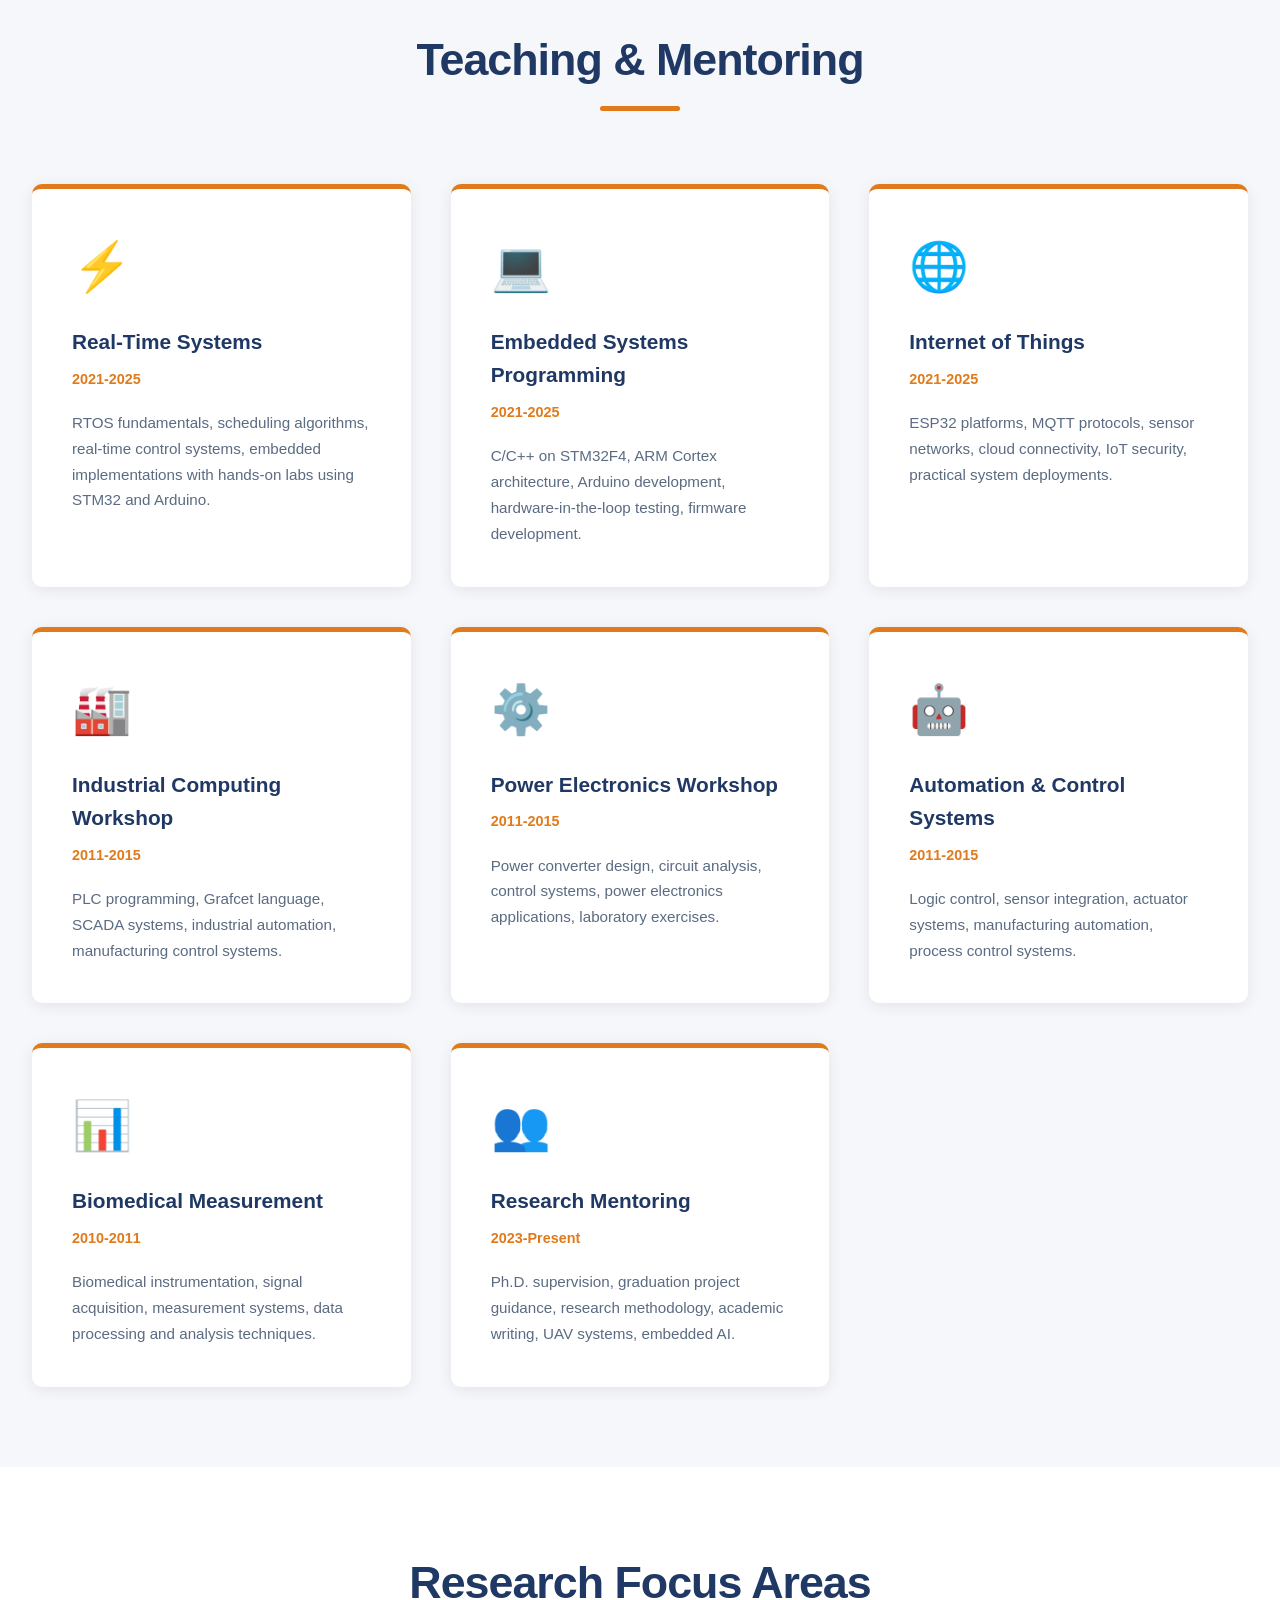
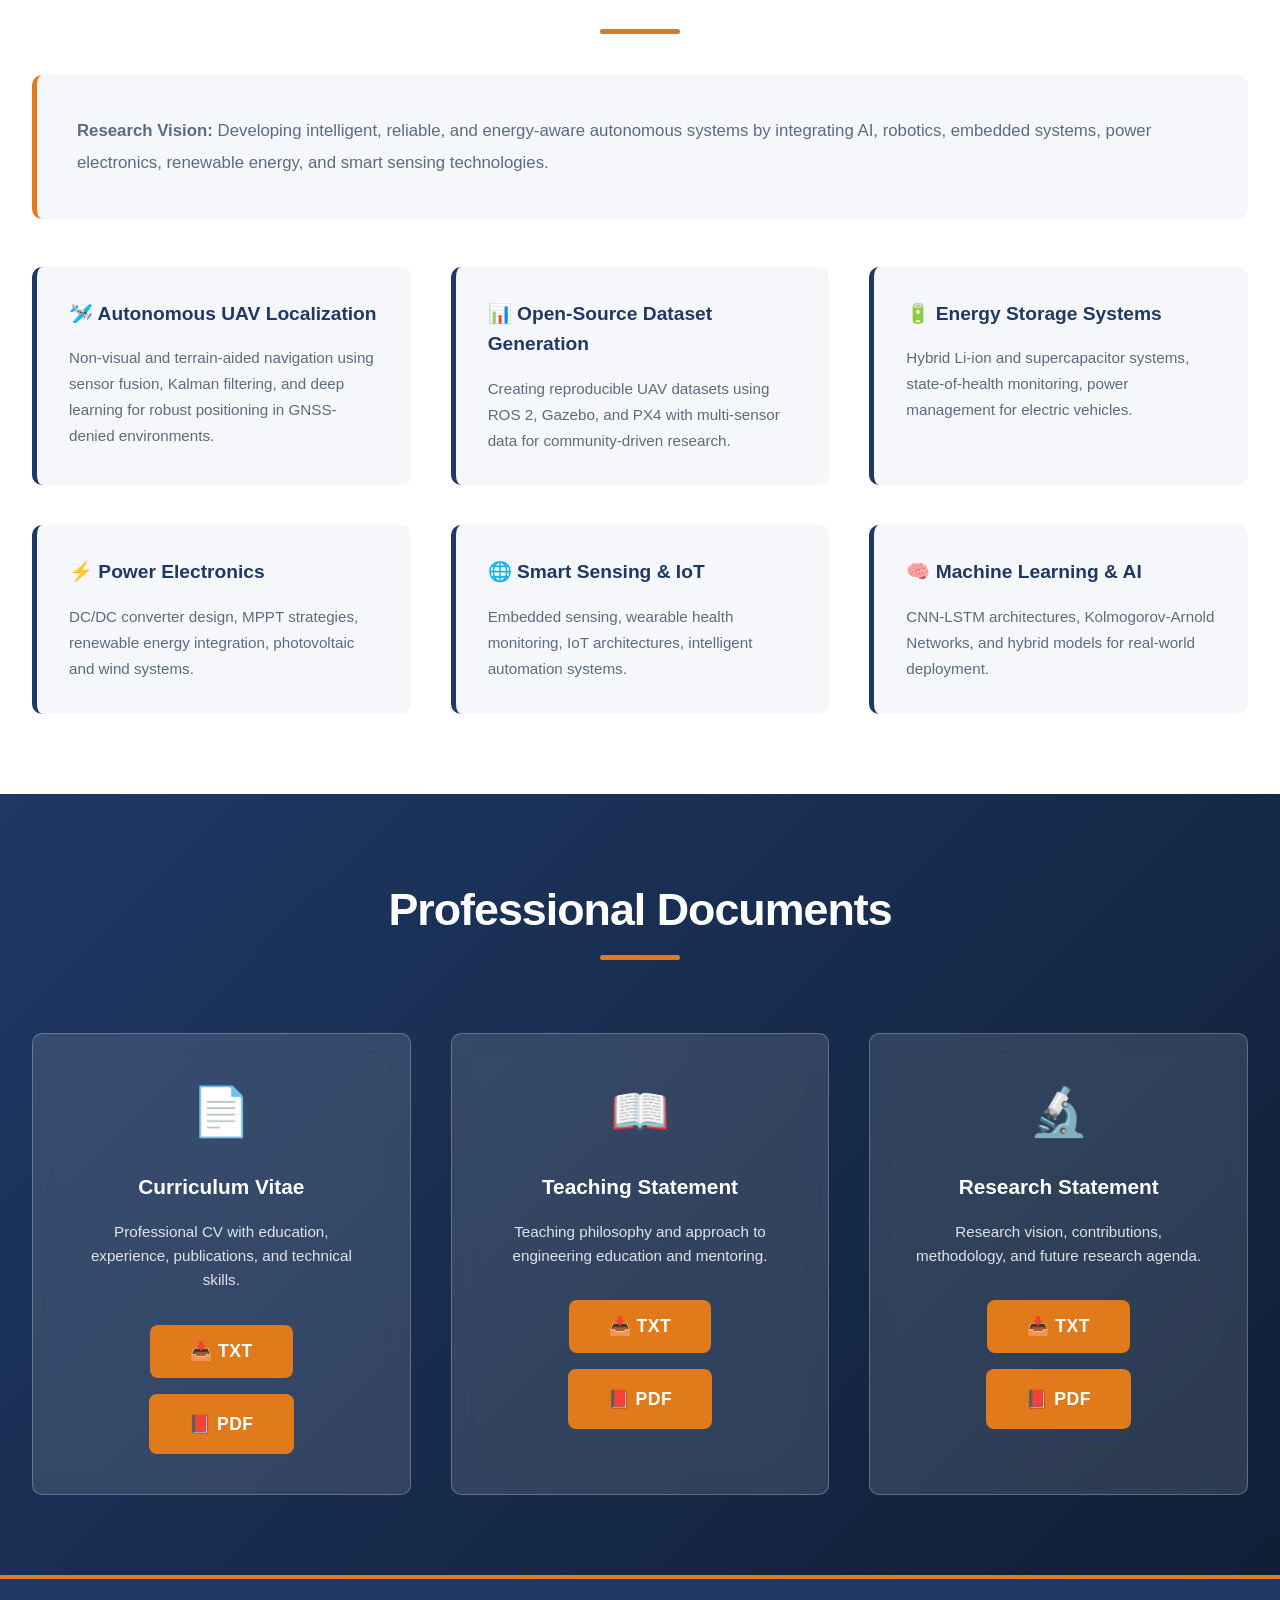
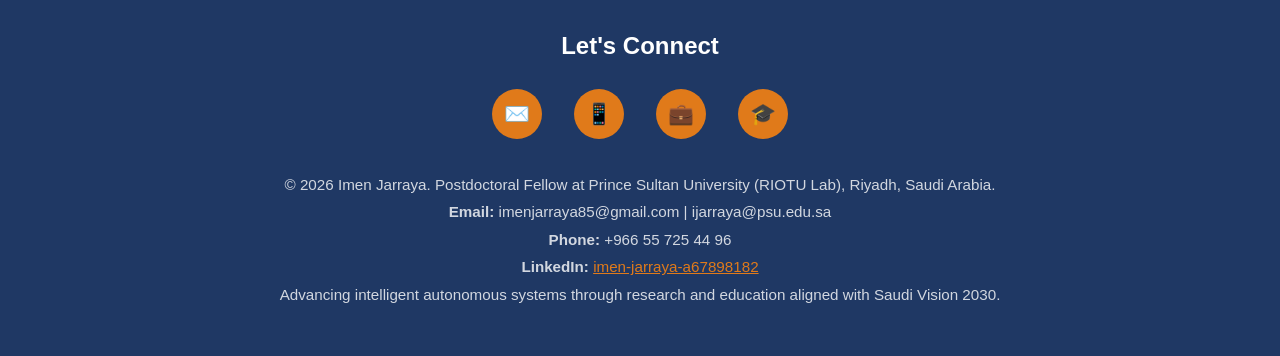
==== commit 5017a861: "Update to match professional template: improved hero section, larger fonts, better styling, both ema" ====
--- a/index.html
+++ b/index.html
@@ -3,7 +3,7 @@
 <head>
     <meta charset="UTF-8">
     <meta name="viewport" content="width=device-width, initial-scale=1.0">
-    <title>Imen Jarraya - Electrical Engineer & Research Developer</title>
+    <title>Imen Jarraya - Electrical Engineer & Postdoctoral Fellow</title>
     <style>
         * {
             margin: 0;
@@ -18,7 +18,6 @@
             --text-light: #FFFFFF;
             --accent-light: #F5F7FA;
             --accent-muted: #5B6B82;
-            --border-light: #D5DFE8;
         }
 
         html {
@@ -37,55 +36,62 @@
             position: fixed;
             top: 0;
             width: 100%;
-            background: rgba(31, 56, 100, 0.95);
+            background: rgba(31, 56, 100, 0.98);
             backdrop-filter: blur(10px);
             z-index: 1000;
-            padding: 1rem 0;
-            box-shadow: 0 2px 10px rgba(0,0,0,0.1);
+            padding: 1.2rem 0;
+            box-shadow: 0 2px 15px rgba(0,0,0,0.15);
         }
 
         .nav-container {
-            max-width: 1200px;
+            max-width: 1400px;
             margin: 0 auto;
             display: flex;
             justify-content: space-between;
             align-items: center;
-            padding: 0 2rem;
+            padding: 0 3rem;
         }
 
         .nav-logo {
-            font-size: 1.8rem;
+            font-size: 2rem;
             font-weight: bold;
             color: var(--secondary-orange);
-            letter-spacing: 1px;
+            letter-spacing: 2px;
+            font-weight: 900;
         }
 
         .nav-links {
             display: flex;
-            gap: 2rem;
+            gap: 3rem;
             list-style: none;
         }
 
         .nav-links a {
             color: var(--text-light);
             text-decoration: none;
-            font-weight: 500;
+            font-weight: 600;
+            font-size: 1rem;
             transition: color 0.3s;
+            letter-spacing: 0.5px;
         }
 
         .nav-links a:hover {
             color: var(--secondary-orange);
         }
 
-        /* Hero Section */
+        /* Hero Section - MATCHES TEMPLATE */
         .hero {
-            margin-top: 60px;
-            background: linear-gradient(135deg, var(--primary-navy) 0%, #0f1f36 100%);
+            margin-top: 0;
+            background: linear-gradient(135deg, #1F3864 0%, #0f1f36 100%);
             color: var(--text-light);
-            padding: 6rem 2rem;
+            padding: 120px 2rem 100px 2rem;
             text-align: center;
             position: relative;
             overflow: hidden;
+            min-height: 100vh;
+            display: flex;
+            align-items: center;
+            justify-content: center;
         }
 
         .hero::before {
@@ -93,9 +99,9 @@
             position: absolute;
             top: -50%;
             right: -10%;
-            width: 600px;
-            height: 600px;
-            background: radial-gradient(circle, rgba(224, 122, 26, 0.1) 0%, transparent 70%);
+            width: 800px;
+            height: 800px;
+            background: radial-gradient(circle, rgba(224, 122, 26, 0.08) 0%, transparent 70%);
             border-radius: 50%;
             animation: float 6s ease-in-out infinite;
         }
@@ -108,46 +114,52 @@
         }
 
         .hero h1 {
-            font-size: 3.5rem;
+            font-size: 4.5rem;
+            font-weight: 900;
+            margin-bottom: 1.5rem;
+            letter-spacing: -2px;
+            text-shadow: 0 2px 10px rgba(0,0,0,0.2);
+            line-height: 1.1;
+        }
+
+        .hero .subtitle {
+            font-size: 2rem;
+            color: var(--secondary-orange);
+            margin-bottom: 2rem;
             font-weight: 700;
-            margin-bottom: 1rem;
-            letter-spacing: -1px;
-        }
-
-        .hero .subtitle {
-            font-size: 1.5rem;
-            color: var(--secondary-orange);
-            margin-bottom: 1rem;
-            font-weight: 600;
+            letter-spacing: -0.5px;
         }
 
         .hero .tagline {
-            font-size: 1.2rem;
-            color: rgba(255,255,255,0.9);
-            margin-bottom: 2rem;
-            max-width: 700px;
+            font-size: 1.3rem;
+            color: rgba(255,255,255,0.95);
+            margin-bottom: 3rem;
+            max-width: 800px;
             margin-left: auto;
             margin-right: auto;
+            line-height: 1.8;
+            letter-spacing: 0.3px;
         }
 
         .hero-cta {
             display: flex;
-            gap: 1rem;
+            gap: 1.5rem;
             justify-content: center;
             flex-wrap: wrap;
-            margin-top: 2rem;
+            margin-bottom: 4rem;
         }
 
         .btn {
-            padding: 0.9rem 2rem;
+            padding: 1rem 2.5rem;
             border: none;
-            border-radius: 5px;
-            font-weight: 600;
+            border-radius: 8px;
+            font-weight: 700;
             cursor: pointer;
             transition: all 0.3s;
             text-decoration: none;
             display: inline-block;
-            font-size: 1rem;
+            font-size: 1.1rem;
+            letter-spacing: 0.5px;
         }
 
         .btn-primary {
@@ -157,40 +169,44 @@
 
         .btn-primary:hover {
             background: #d86910;
-            transform: translateY(-2px);
-            box-shadow: 0 5px 15px rgba(224, 122, 26, 0.3);
+            transform: translateY(-3px);
+            box-shadow: 0 8px 20px rgba(224, 122, 26, 0.4);
         }
 
         .btn-secondary {
             background: transparent;
             color: var(--text-light);
-            border: 2px solid var(--secondary-orange);
+            border: 2.5px solid var(--secondary-orange);
         }
 
         .btn-secondary:hover {
             background: var(--secondary-orange);
             color: var(--text-light);
+            transform: translateY(-3px);
         }
 
         .contact-info {
             display: flex;
             justify-content: center;
-            gap: 2rem;
-            margin-top: 2rem;
+            gap: 2.5rem;
+            margin-top: 0;
             flex-wrap: wrap;
-            font-size: 0.9rem;
+            font-size: 1rem;
+            padding-top: 2rem;
+            border-top: 1px solid rgba(255,255,255,0.1);
         }
 
         .contact-info span {
             display: flex;
             align-items: center;
-            gap: 0.5rem;
+            gap: 0.8rem;
         }
 
         .contact-info a {
             color: inherit;
             text-decoration: none;
             transition: color 0.3s;
+            font-weight: 500;
         }
 
         .contact-info a:hover {
@@ -199,37 +215,38 @@
 
         @keyframes float {
             0%, 100% { transform: translateY(0px); }
-            50% { transform: translateY(20px); }
+            50% { transform: translateY(25px); }
         }
 
         /* Sections */
         section {
-            padding: 4rem 2rem;
-            max-width: 1200px;
+            padding: 5rem 2rem;
+            max-width: 1400px;
             margin: 0 auto;
         }
 
         .section-title {
-            font-size: 2.5rem;
-            font-weight: 700;
+            font-size: 2.8rem;
+            font-weight: 800;
             color: var(--primary-navy);
-            margin-bottom: 3rem;
+            margin-bottom: 3.5rem;
             text-align: center;
             position: relative;
             display: inline-block;
             width: 100%;
+            letter-spacing: -1px;
         }
 
         .section-title::after {
             content: '';
             position: absolute;
-            bottom: -10px;
+            bottom: -15px;
             left: 50%;
             transform: translateX(-50%);
-            width: 60px;
-            height: 4px;
+            width: 80px;
+            height: 5px;
             background: var(--secondary-orange);
-            border-radius: 2px;
+            border-radius: 3px;
         }
 
         #about {
@@ -239,48 +256,51 @@
         .about-content {
             display: grid;
             grid-template-columns: 1fr 1fr;
-            gap: 3rem;
+            gap: 4rem;
             align-items: start;
             margin-top: 2rem;
         }
 
         .about-text h3 {
             color: var(--primary-navy);
-            font-size: 1.5rem;
-            margin-bottom: 1rem;
-            margin-top: 1.5rem;
+            font-size: 1.7rem;
+            margin-bottom: 1.2rem;
+            margin-top: 2rem;
+            font-weight: 700;
         }
 
         .about-text p {
             color: var(--accent-muted);
-            margin-bottom: 1rem;
-            line-height: 1.8;
+            margin-bottom: 1.2rem;
+            line-height: 1.9;
+            font-size: 1rem;
         }
 
         .about-text ul {
-            margin: 1rem 0;
-            padding-left: 1.5rem;
+            margin: 1.2rem 0;
+            padding-left: 2rem;
             color: var(--accent-muted);
         }
 
         .about-text ul li {
-            margin-bottom: 0.5rem;
+            margin-bottom: 0.7rem;
+            line-height: 1.7;
         }
 
         .expertise-tags {
             display: flex;
             flex-wrap: wrap;
-            gap: 0.8rem;
-            margin-top: 1.5rem;
+            gap: 1rem;
+            margin-top: 2rem;
         }
 
         .tag {
             background: var(--primary-navy);
             color: var(--text-light);
-            padding: 0.5rem 1rem;
-            border-radius: 20px;
-            font-size: 0.85rem;
-            font-weight: 600;
+            padding: 0.6rem 1.3rem;
+            border-radius: 25px;
+            font-size: 0.9rem;
+            font-weight: 700;
         }
 
         .about-stats {
@@ -291,22 +311,23 @@
 
         .stat {
             background: var(--text-light);
-            padding: 1.5rem;
-            border-radius: 8px;
+            padding: 2rem;
+            border-radius: 10px;
             text-align: center;
-            box-shadow: 0 2px 8px rgba(0,0,0,0.08);
+            box-shadow: 0 3px 15px rgba(0,0,0,0.08);
         }
 
         .stat-number {
-            font-size: 2.5rem;
-            font-weight: bold;
+            font-size: 3rem;
+            font-weight: 900;
             color: var(--secondary-orange);
         }
 
         .stat-label {
             color: var(--accent-muted);
-            font-size: 0.9rem;
-            margin-top: 0.5rem;
+            font-size: 0.95rem;
+            margin-top: 0.8rem;
+            font-weight: 600;
         }
 
         /* Projects Section */
@@ -316,30 +337,30 @@
 
         .projects-grid {
             display: grid;
-            grid-template-columns: repeat(auto-fit, minmax(300px, 1fr));
-            gap: 2rem;
+            grid-template-columns: repeat(auto-fit, minmax(320px, 1fr));
+            gap: 2.5rem;
             margin-top: 2rem;
         }
 
         .project-card {
             background: var(--accent-light);
-            border-radius: 8px;
+            border-radius: 10px;
             overflow: hidden;
             transition: all 0.3s;
-            border-left: 4px solid var(--secondary-orange);
+            border-left: 5px solid var(--secondary-orange);
         }
 
         .project-card:hover {
-            transform: translateY(-5px);
-            box-shadow: 0 10px 30px rgba(31, 56, 100, 0.15);
+            transform: translateY(-8px);
+            box-shadow: 0 15px 40px rgba(31, 56, 100, 0.2);
         }
 
         .project-header {
             background: linear-gradient(135deg, var(--primary-navy), #0f1f36);
             color: var(--text-light);
-            padding: 2rem;
+            padding: 2.5rem 2rem;
             text-align: center;
-            min-height: 150px;
+            min-height: 160px;
             display: flex;
             flex-direction: column;
             justify-content: center;
@@ -347,39 +368,39 @@
         }
 
         .project-icon {
-            font-size: 3rem;
-            margin-bottom: 0.5rem;
+            font-size: 3.5rem;
+            margin-bottom: 0.8rem;
         }
 
         .project-title {
-            font-size: 1.3rem;
-            font-weight: 700;
+            font-size: 1.4rem;
+            font-weight: 800;
         }
 
         .project-body {
-            padding: 1.5rem;
+            padding: 2rem;
         }
 
         .project-description {
             color: var(--accent-muted);
-            font-size: 0.95rem;
-            margin-bottom: 1rem;
-            line-height: 1.6;
+            font-size: 1rem;
+            margin-bottom: 1.2rem;
+            line-height: 1.7;
         }
 
         .project-tech {
             display: flex;
             flex-wrap: wrap;
-            gap: 0.5rem;
+            gap: 0.6rem;
         }
 
         .tech-tag {
             background: var(--primary-navy);
             color: var(--text-light);
-            padding: 0.3rem 0.8rem;
-            border-radius: 15px;
-            font-size: 0.75rem;
-            font-weight: 600;
+            padding: 0.4rem 1rem;
+            border-radius: 20px;
+            font-size: 0.8rem;
+            font-weight: 700;
         }
 
         /* Publications Section */
@@ -389,58 +410,60 @@
 
         .publication-grid {
             display: grid;
-            grid-template-columns: repeat(auto-fit, minmax(280px, 1fr));
-            gap: 2rem;
+            grid-template-columns: repeat(auto-fit, minmax(300px, 1fr));
+            gap: 2.5rem;
             margin-top: 2rem;
         }
 
         .publication-card {
             background: var(--text-light);
-            padding: 1.5rem;
-            border-radius: 8px;
-            border-left: 4px solid var(--secondary-orange);
-            box-shadow: 0 2px 8px rgba(0,0,0,0.08);
+            padding: 2rem;
+            border-radius: 10px;
+            border-left: 5px solid var(--secondary-orange);
+            box-shadow: 0 3px 15px rgba(0,0,0,0.08);
             transition: all 0.3s;
         }
 
         .publication-card:hover {
-            transform: translateY(-3px);
-            box-shadow: 0 8px 20px rgba(0,0,0,0.12);
+            transform: translateY(-5px);
+            box-shadow: 0 10px 30px rgba(0,0,0,0.15);
         }
 
         .pub-icon {
-            font-size: 2rem;
-            margin-bottom: 0.8rem;
+            font-size: 2.5rem;
+            margin-bottom: 1rem;
         }
 
         .publication-card h4 {
-            font-size: 1.1rem;
+            font-size: 1.2rem;
             color: var(--primary-navy);
-            margin-bottom: 0.8rem;
-            font-weight: 700;
+            margin-bottom: 1rem;
+            font-weight: 800;
+            line-height: 1.5;
         }
 
         .pub-venue {
             color: var(--secondary-orange);
-            font-weight: 600;
-            font-size: 0.9rem;
-            margin-bottom: 0.3rem;
+            font-weight: 700;
+            font-size: 0.95rem;
+            margin-bottom: 0.4rem;
         }
 
         .pub-date {
             color: var(--accent-muted);
-            font-size: 0.85rem;
-            margin-bottom: 1rem;
+            font-size: 0.9rem;
+            margin-bottom: 1.2rem;
         }
 
         .btn-pub {
             color: var(--secondary-orange);
             text-decoration: none;
-            font-weight: 600;
-            font-size: 0.9rem;
+            font-weight: 700;
+            font-size: 0.95rem;
             transition: all 0.3s;
             cursor: pointer;
             display: inline-block;
+            margin-right: 1rem;
             margin-top: 0.5rem;
         }
 
@@ -456,48 +479,48 @@
 
         .teaching-content {
             display: grid;
-            grid-template-columns: repeat(auto-fit, minmax(280px, 1fr));
-            gap: 2rem;
+            grid-template-columns: repeat(auto-fit, minmax(300px, 1fr));
+            gap: 2.5rem;
             margin-top: 2rem;
         }
 
         .course-card {
             background: var(--text-light);
-            padding: 2rem;
-            border-radius: 8px;
-            box-shadow: 0 2px 8px rgba(0,0,0,0.08);
+            padding: 2.5rem;
+            border-radius: 10px;
+            box-shadow: 0 3px 15px rgba(0,0,0,0.08);
             transition: all 0.3s;
-            border-top: 4px solid var(--secondary-orange);
+            border-top: 5px solid var(--secondary-orange);
         }
 
         .course-card:hover {
-            box-shadow: 0 8px 20px rgba(0,0,0,0.12);
-            transform: translateY(-3px);
+            box-shadow: 0 10px 30px rgba(0,0,0,0.15);
+            transform: translateY(-5px);
         }
 
         .course-icon {
-            font-size: 2.5rem;
-            margin-bottom: 1rem;
+            font-size: 3rem;
+            margin-bottom: 1.2rem;
         }
 
         .course-name {
-            font-size: 1.2rem;
+            font-size: 1.3rem;
+            font-weight: 800;
+            color: var(--primary-navy);
+            margin-bottom: 0.6rem;
+        }
+
+        .course-year {
+            font-size: 0.9rem;
+            color: var(--secondary-orange);
+            margin-bottom: 1.2rem;
             font-weight: 700;
-            color: var(--primary-navy);
-            margin-bottom: 0.5rem;
-        }
-
-        .course-year {
-            font-size: 0.85rem;
-            color: var(--secondary-orange);
-            margin-bottom: 1rem;
-            font-weight: 600;
         }
 
         .course-topics {
             color: var(--accent-muted);
-            font-size: 0.9rem;
-            line-height: 1.6;
+            font-size: 0.95rem;
+            line-height: 1.7;
         }
 
         /* Research Section */
@@ -507,38 +530,40 @@
 
         .research-intro {
             background: var(--accent-light);
-            padding: 2rem;
-            border-radius: 8px;
-            border-left: 4px solid var(--secondary-orange);
-            margin-bottom: 2rem;
+            padding: 2.5rem;
+            border-radius: 10px;
+            border-left: 5px solid var(--secondary-orange);
+            margin-bottom: 3rem;
             color: var(--accent-muted);
-            line-height: 1.8;
+            line-height: 1.9;
+            font-size: 1.05rem;
         }
 
         .research-grid {
             display: grid;
-            grid-template-columns: repeat(auto-fit, minmax(250px, 1fr));
-            gap: 2rem;
+            grid-template-columns: repeat(auto-fit, minmax(280px, 1fr));
+            gap: 2.5rem;
             margin-top: 2rem;
         }
 
         .research-card {
             background: var(--accent-light);
-            padding: 1.5rem;
-            border-radius: 8px;
-            border-left: 4px solid var(--primary-navy);
+            padding: 2rem;
+            border-radius: 10px;
+            border-left: 5px solid var(--primary-navy);
         }
 
         .research-card h4 {
             color: var(--primary-navy);
-            margin-bottom: 0.8rem;
-            font-size: 1.1rem;
+            margin-bottom: 1rem;
+            font-size: 1.2rem;
+            font-weight: 800;
         }
 
         .research-card p {
             color: var(--accent-muted);
-            font-size: 0.9rem;
-            line-height: 1.6;
+            font-size: 0.95rem;
+            line-height: 1.7;
         }
 
         /* Downloads Section */
@@ -557,47 +582,49 @@
 
         .downloads-grid {
             display: grid;
-            grid-template-columns: repeat(auto-fit, minmax(250px, 1fr));
-            gap: 2rem;
+            grid-template-columns: repeat(auto-fit, minmax(280px, 1fr));
+            gap: 2.5rem;
             margin-top: 2rem;
         }
 
         .download-card {
-            background: rgba(255, 255, 255, 0.1);
-            padding: 2rem;
-            border-radius: 8px;
+            background: rgba(255, 255, 255, 0.12);
+            padding: 2.5rem;
+            border-radius: 10px;
             text-align: center;
             backdrop-filter: blur(10px);
-            border: 1px solid rgba(255, 255, 255, 0.2);
+            border: 1.5px solid rgba(255, 255, 255, 0.25);
             transition: all 0.3s;
         }
 
         .download-card:hover {
-            background: rgba(255, 255, 255, 0.15);
-            transform: translateY(-3px);
+            background: rgba(255, 255, 255, 0.18);
+            transform: translateY(-5px);
             border-color: var(--secondary-orange);
+            box-shadow: 0 10px 30px rgba(224, 122, 26, 0.2);
         }
 
         .download-icon {
-            font-size: 2.5rem;
+            font-size: 3rem;
+            margin-bottom: 1.2rem;
+        }
+
+        .download-title {
+            font-size: 1.3rem;
+            font-weight: 800;
             margin-bottom: 1rem;
         }
 
-        .download-title {
-            font-size: 1.2rem;
-            font-weight: 700;
-            margin-bottom: 0.8rem;
-        }
-
         .download-description {
-            font-size: 0.9rem;
-            color: rgba(255, 255, 255, 0.8);
-            margin-bottom: 1.5rem;
+            font-size: 0.95rem;
+            color: rgba(255, 255, 255, 0.85);
+            margin-bottom: 2rem;
+            line-height: 1.6;
         }
 
         .download-buttons {
             display: flex;
-            gap: 0.8rem;
+            gap: 1rem;
             flex-wrap: wrap;
             justify-content: center;
         }
@@ -616,20 +643,20 @@
             background: var(--primary-navy);
             color: var(--text-light);
             text-align: center;
-            padding: 2rem;
-            border-top: 3px solid var(--secondary-orange);
+            padding: 3rem 2rem;
+            border-top: 4px solid var(--secondary-orange);
         }
 
         .footer-content {
-            max-width: 1200px;
+            max-width: 1400px;
             margin: 0 auto;
         }
 
         .social-links {
             display: flex;
             justify-content: center;
-            gap: 1.5rem;
-            margin-bottom: 1.5rem;
+            gap: 2rem;
+            margin-bottom: 2rem;
             flex-wrap: wrap;
         }
 
@@ -637,77 +664,106 @@
             display: inline-flex;
             align-items: center;
             justify-content: center;
-            width: 40px;
-            height: 40px;
+            width: 50px;
+            height: 50px;
             background: var(--secondary-orange);
             border-radius: 50%;
             color: var(--text-light);
             text-decoration: none;
             transition: all 0.3s;
-            font-size: 1.2rem;
+            font-size: 1.3rem;
         }
 
         .social-links a:hover {
             background: rgba(224, 122, 26, 0.7);
-            transform: scale(1.1);
+            transform: scale(1.15);
         }
 
         .footer-text {
-            font-size: 0.9rem;
-            color: rgba(255, 255, 255, 0.7);
-            line-height: 1.6;
+            font-size: 0.95rem;
+            color: rgba(255, 255, 255, 0.8);
+            line-height: 1.8;
         }
 
         /* Responsive */
+        @media (max-width: 1024px) {
+            .nav-container {
+                padding: 0 2rem;
+            }
+
+            .nav-links {
+                gap: 2rem;
+            }
+
+            .about-content {
+                grid-template-columns: 1fr;
+                gap: 2.5rem;
+            }
+
+            .contact-info {
+                gap: 1.5rem;
+                font-size: 0.9rem;
+            }
+        }
+
         @media (max-width: 768px) {
+            nav {
+                padding: 1rem 0;
+            }
+
+            .nav-container {
+                padding: 0 1.5rem;
+            }
+
             .nav-links {
                 gap: 1rem;
-                font-size: 0.9rem;
+                font-size: 0.85rem;
+            }
+
+            .hero {
+                padding: 80px 1.5rem 60px 1.5rem;
+                min-height: auto;
             }
 
             .hero h1 {
+                font-size: 2.8rem;
+            }
+
+            .hero .subtitle {
+                font-size: 1.4rem;
+            }
+
+            .hero .tagline {
+                font-size: 1.1rem;
+            }
+
+            .section-title {
                 font-size: 2rem;
             }
 
-            .hero .subtitle {
-                font-size: 1.2rem;
-            }
-
-            .about-content {
-                grid-template-columns: 1fr;
-            }
-
-            .about-stats {
-                grid-template-columns: 1fr;
+            .hero-cta {
+                flex-direction: column;
+                align-items: center;
+            }
+
+            .btn {
+                width: 100%;
+                max-width: 350px;
+            }
+
+            section {
+                padding: 3rem 1.5rem;
             }
 
             .contact-info {
                 flex-direction: column;
                 gap: 1rem;
             }
-
-            .section-title {
-                font-size: 1.8rem;
-            }
-
-            .hero-cta {
-                flex-direction: column;
-                align-items: center;
-            }
-
-            .btn {
-                width: 100%;
-                max-width: 300px;
-            }
         }
 
         @media (max-width: 480px) {
-            nav {
-                padding: 0.8rem 0;
-            }
-
-            .nav-container {
-                padding: 0 1rem;
+            .nav-logo {
+                font-size: 1.5rem;
             }
 
             .nav-links {
@@ -715,21 +771,36 @@
             }
 
             .hero {
-                padding: 3rem 1rem;
-                margin-top: 50px;
+                padding: 60px 1rem 40px 1rem;
             }
 
             .hero h1 {
-                font-size: 1.5rem;
-            }
-
-            section {
-                padding: 2rem 1rem;
+                font-size: 2rem;
+            }
+
+            .hero .subtitle {
+                font-size: 1.2rem;
+            }
+
+            .hero .tagline {
+                font-size: 1rem;
+            }
+
+            .about-stats {
+                grid-template-columns: 1fr;
+            }
+
+            .projects-grid,
+            .publication-grid,
+            .teaching-content,
+            .research-grid,
+            .downloads-grid {
+                grid-template-columns: 1fr;
             }
         }
 
         ::-webkit-scrollbar {
-            width: 10px;
+            width: 12px;
         }
 
         ::-webkit-scrollbar-track {
@@ -738,7 +809,7 @@
 
         ::-webkit-scrollbar-thumb {
             background: var(--secondary-orange);
-            border-radius: 5px;
+            border-radius: 6px;
         }
 
         ::-webkit-scrollbar-thumb:hover {
@@ -762,11 +833,11 @@
         </div>
     </nav>
 
-    <!-- Hero Section -->
+    <!-- Hero Section - TEMPLATE MATCHED -->
     <section class="hero">
         <div class="hero-content">
             <h1>Imen Jarraya</h1>
-            <div class="subtitle">Ph.D. Electrical Engineer & Postdoctoral Fellow</div>
+            <div class="subtitle">Ph.D. Electrical Engineer & Research Developer</div>
             <p class="tagline">Bridging artificial intelligence, robotics, and sustainable energy systems to create intelligent autonomous platforms for real-world impact.</p>
             
             <div class="hero-cta">
@@ -776,6 +847,7 @@
 
             <div class="contact-info">
                 <span>📧 <a href="mailto:imenjarraya85@gmail.com">imenjarraya85@gmail.com</a></span>
+                <span>📧 <a href="mailto:ijarraya@psu.edu.sa">ijarraya@psu.edu.sa</a></span>
                 <span>📱 <a href="tel:+966557254496">+966 55 725 44 96</a></span>
                 <span>📍 Riyadh, Saudi Arabia</span>
                 <span>💼 <a href="https://www.linkedin.com/in/imen-jarraya-a67898182/" target="_blank">LinkedIn</a></span>
@@ -937,8 +1009,8 @@
     <section id="publications">
         <h2 class="section-title">Publications & Conferences</h2>
         
-        <div style="max-width: 1200px; margin: 2rem auto;">
-            <h3 style="color: #1F3864; font-size: 1.8rem; margin-bottom: 1.5rem; border-bottom: 3px solid #E07A1A; padding-bottom: 0.5rem;">Journal Articles (Q1 Venues)</h3>
+        <div style="max-width: 1400px; margin: 2rem auto;">
+            <h3 style="color: #1F3864; font-size: 2rem; margin-bottom: 2rem; border-bottom: 4px solid #E07A1A; padding-bottom: 1rem; font-weight: 800;">Journal Articles (Q1 Venues)</h3>
             
             <div class="publication-grid">
                 <div class="publication-card">
@@ -1014,8 +1086,8 @@
                 </div>
             </div>
 
-            <div style="margin-top: 3rem; padding-top: 2rem; border-top: 2px solid #E07A1A;">
-                <h3 style="color: #1F3864; font-size: 1.8rem; margin-bottom: 1.5rem; border-bottom: 3px solid #E07A1A; padding-bottom: 0.5rem;">Conference Papers (11+)</h3>
+            <div style="margin-top: 3rem; padding-top: 2rem; border-top: 3px solid #E07A1A;">
+                <h3 style="color: #1F3864; font-size: 2rem; margin-bottom: 2rem; border-bottom: 4px solid #E07A1A; padding-bottom: 1rem; font-weight: 800;">Conference Papers (11+)</h3>
                 
                 <div class="publication-grid">
                     <div class="publication-card">
@@ -1213,16 +1285,16 @@
     <!-- Footer -->
     <footer>
         <div class="footer-content">
-            <h3 style="margin-bottom: 1rem;">Let's Connect</h3>
+            <h3 style="margin-bottom: 1.5rem; font-size: 1.5rem; font-weight: 800;">Let's Connect</h3>
             <div class="social-links">
                 <a href="mailto:imenjarraya85@gmail.com" title="Email">✉️</a>
                 <a href="tel:+966557254496" title="Phone">📱</a>
                 <a href="https://www.linkedin.com/in/imen-jarraya-a67898182/" target="_blank" title="LinkedIn">💼</a>
-                <a href="https://scholar.google.com/citations?user=imen-jarraya" target="_blank" title="Google Scholar">🎓</a>
+                <a href="https://scholar.google.com/" target="_blank" title="Google Scholar">🎓</a>
             </div>
             <p class="footer-text">
                 © 2026 Imen Jarraya. Postdoctoral Fellow at Prince Sultan University (RIOTU Lab), Riyadh, Saudi Arabia.<br>
-                <strong>Email:</strong> imenjarraya85@gmail.com<br>
+                <strong>Email:</strong> imenjarraya85@gmail.com | ijarraya@psu.edu.sa<br>
                 <strong>Phone:</strong> +966 55 725 44 96<br>
                 <strong>LinkedIn:</strong> <a href="https://www.linkedin.com/in/imen-jarraya-a67898182/" target="_blank" style="color: var(--secondary-orange);">imen-jarraya-a67898182</a><br>
                 Advancing intelligent autonomous systems through research and education aligned with Saudi Vision 2030.
@@ -1237,7 +1309,7 @@
                 e.preventDefault();
                 const target = document.querySelector(this.getAttribute('href'));
                 if (target) {
-                    target.scrollIntoView({ behavior: 'smooth' });
+                    target.scrollIntoView({ behavior: 'smooth', block: 'start' });
                 }
             });
         });
@@ -1248,20 +1320,20 @@
 Imen Jarraya, Ph.D.
 
 CONTACT INFORMATION
-Email: imenjarraya85@gmail.com
+Email: imenjarraya85@gmail.com | ijarraya@psu.edu.sa
 Phone: +966 55 725 44 96
 Location: Riyadh, Saudi Arabia
 LinkedIn: https://www.linkedin.com/in/imen-jarraya-a67898182/
 
 PROFESSIONAL SUMMARY
-Ph.D. Electrical Engineer and Postdoctoral Fellow. Experienced educator with 8+ years of university teaching. Research developer with background in advanced technology. Specialized in autonomous UAV navigation, battery health monitoring, power electronics, and IoT/AI integration.
+Ph.D. Electrical Engineer and Postdoctoral Fellow at Prince Sultan University. Experienced educator with 8+ years of university teaching. Research developer with background in advanced technology. Specialized in autonomous UAV navigation, battery health monitoring, power electronics, and IoT/AI integration.
 
 EDUCATION
 Ph.D. in Electrical Engineering - Advanced Control & Energy Management (2016-2021)
 Master's Degree in Electrical Engineering - Electrical Conversion & Renewable Energies (2008-2010)
 
 PROFESSIONAL EXPERIENCE
-Postdoctoral Fellow (2023-Present)
+Postdoctoral Fellow at Prince Sultan University (2023-Present)
 - Autonomous UAV localization in GNSS-denied environments
 - Battery state-of-health monitoring and estimation
 - Research mentoring and student supervision
@@ -1311,7 +1383,7 @@
 My teaching philosophy is grounded in bridging rigorous theoretical foundations with hands-on, real-world application. I believe active learning, project-based pedagogy, and research-informed teaching help students become independent and creative problem-solvers.
 
 TEACHING EXPERIENCE (8+ YEARS)
-Postdoctoral Fellow (2023-Present)
+Postdoctoral Fellow at Prince Sultan University (2023-Present)
 Lecturer (2021-2023)
 Lecturer (2010-2015)
 
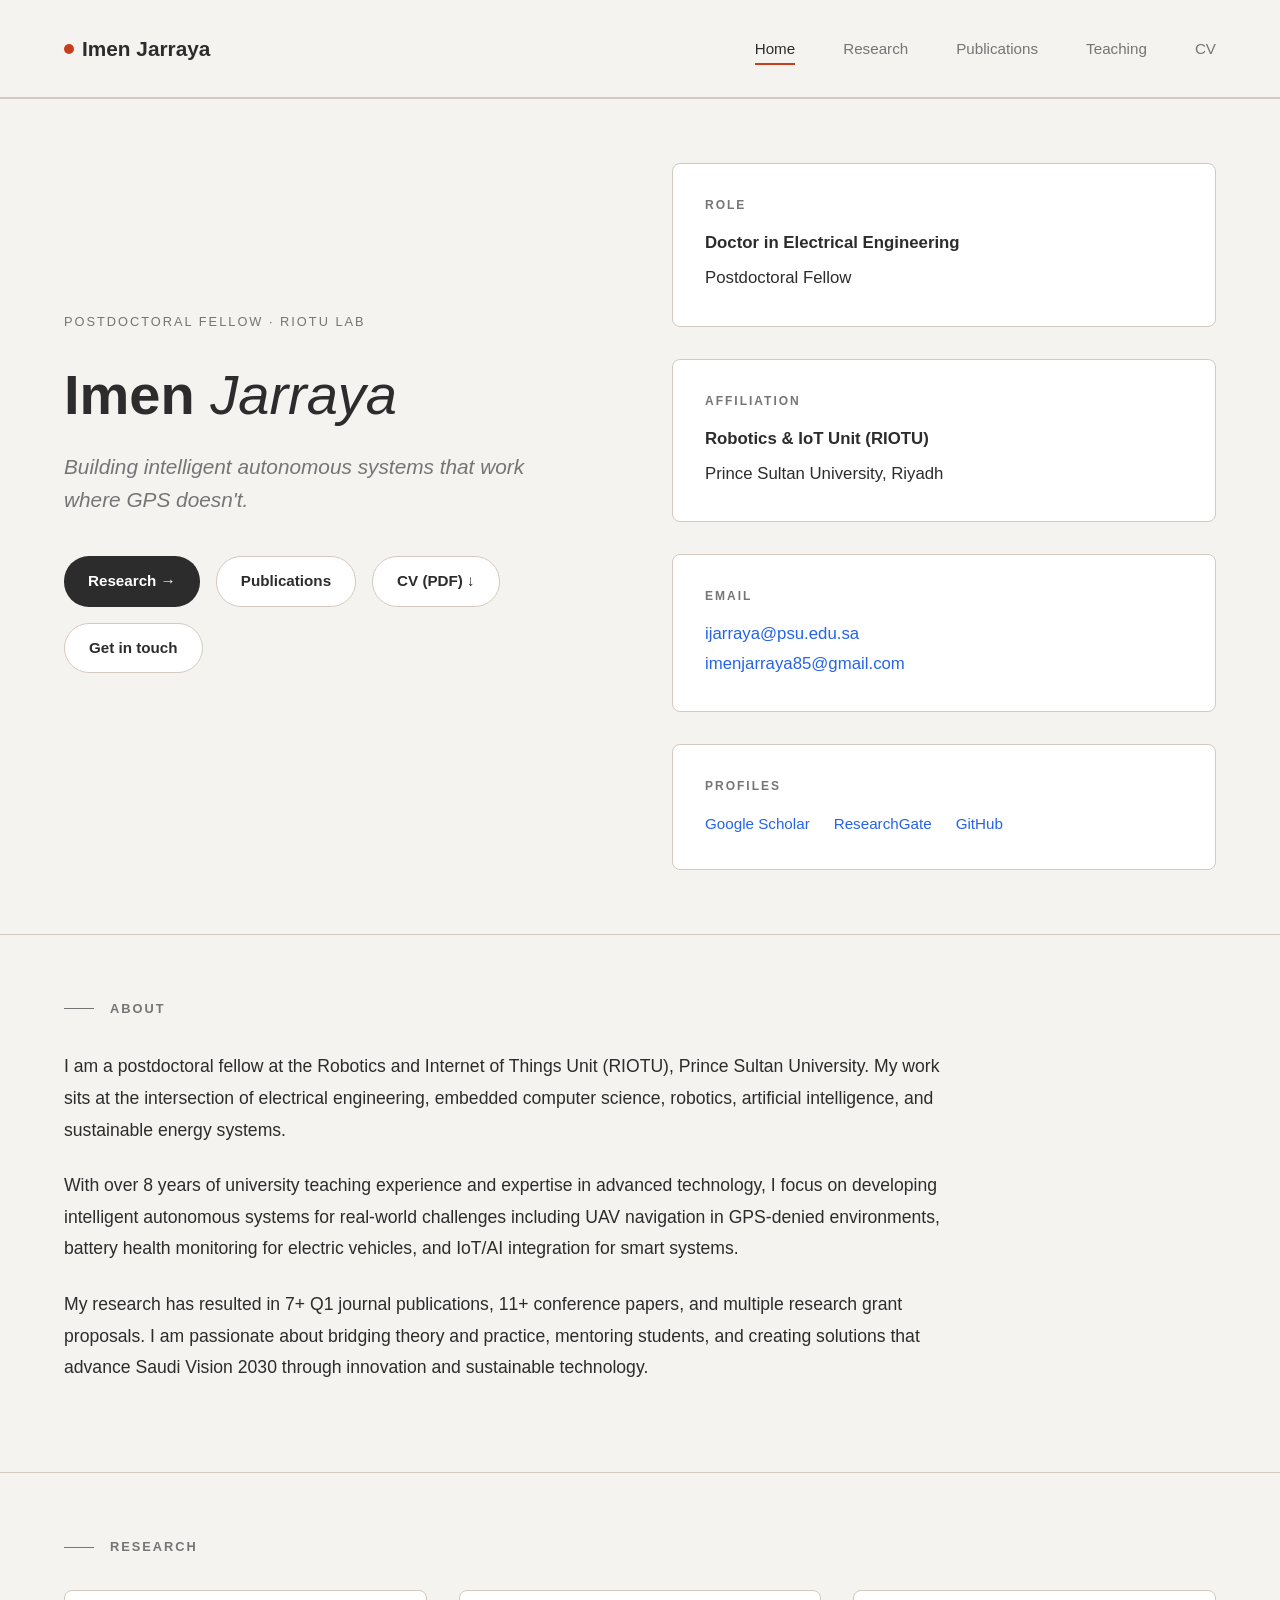
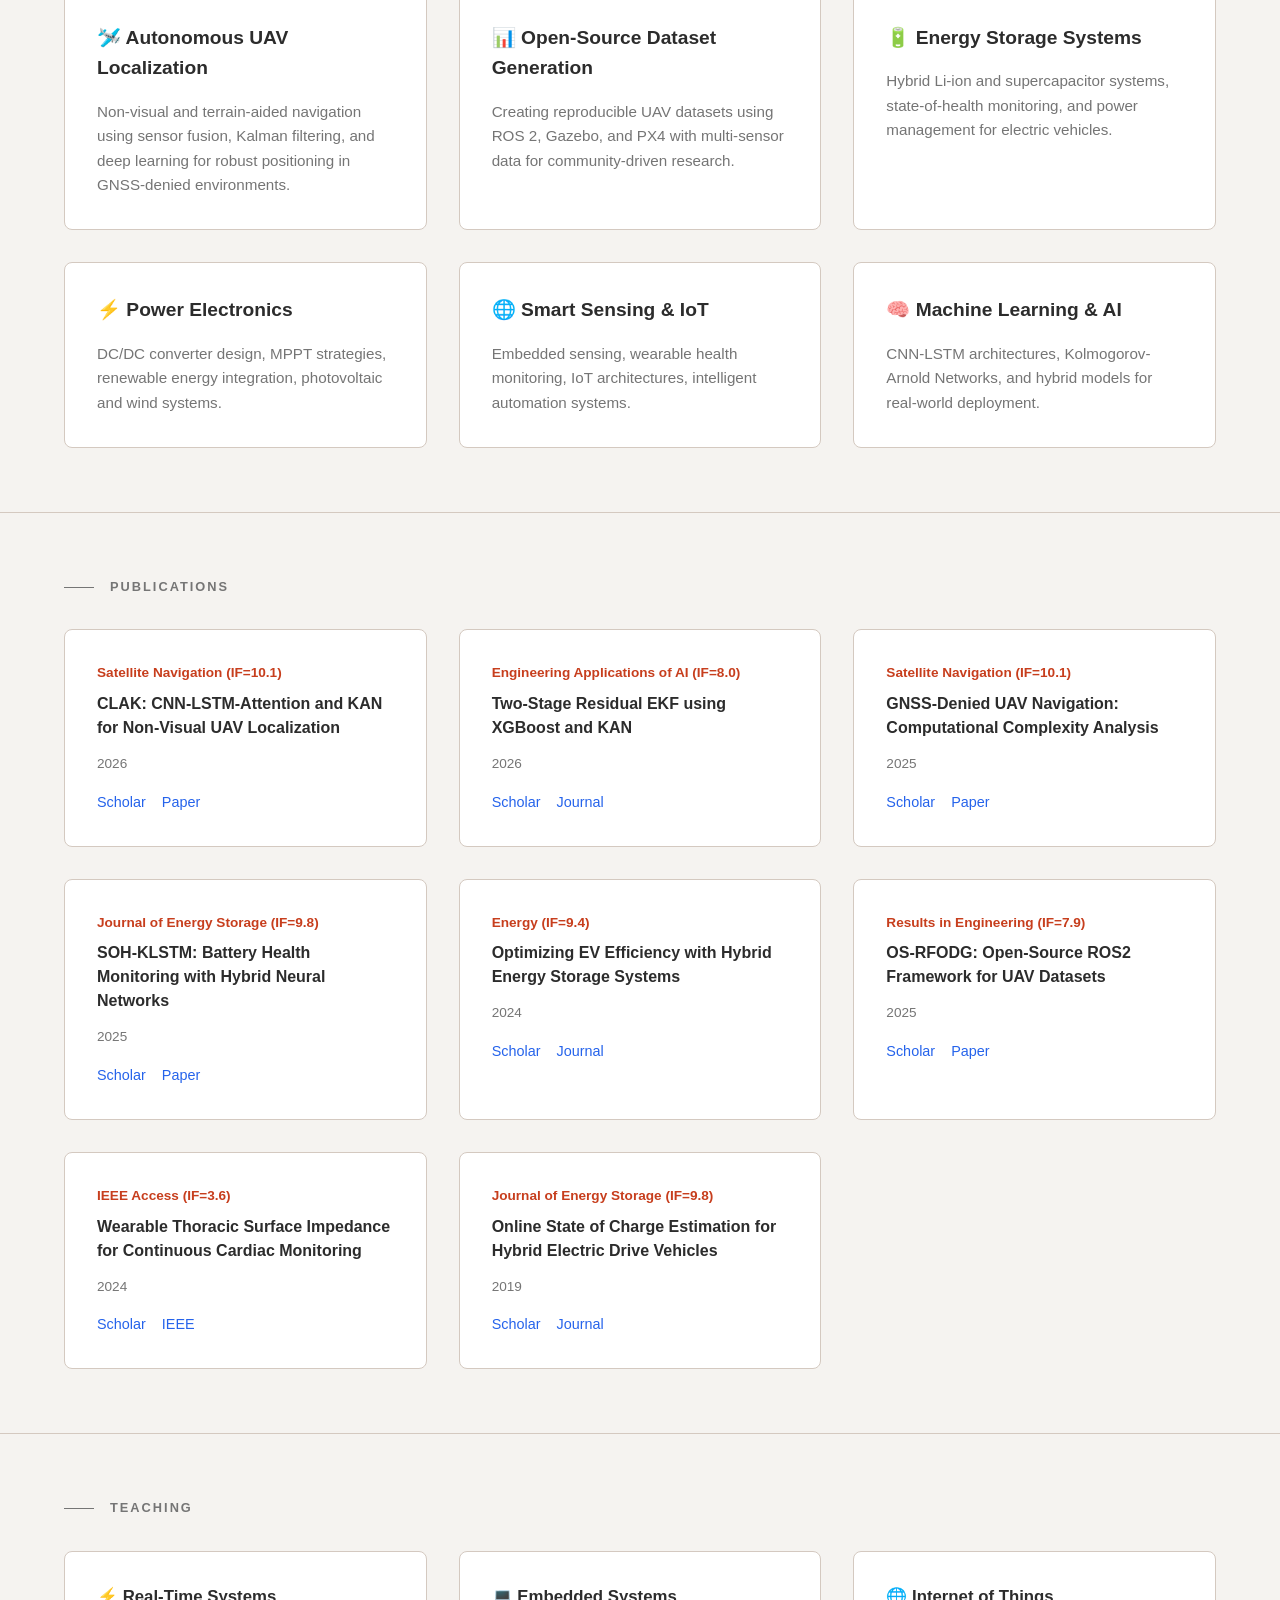
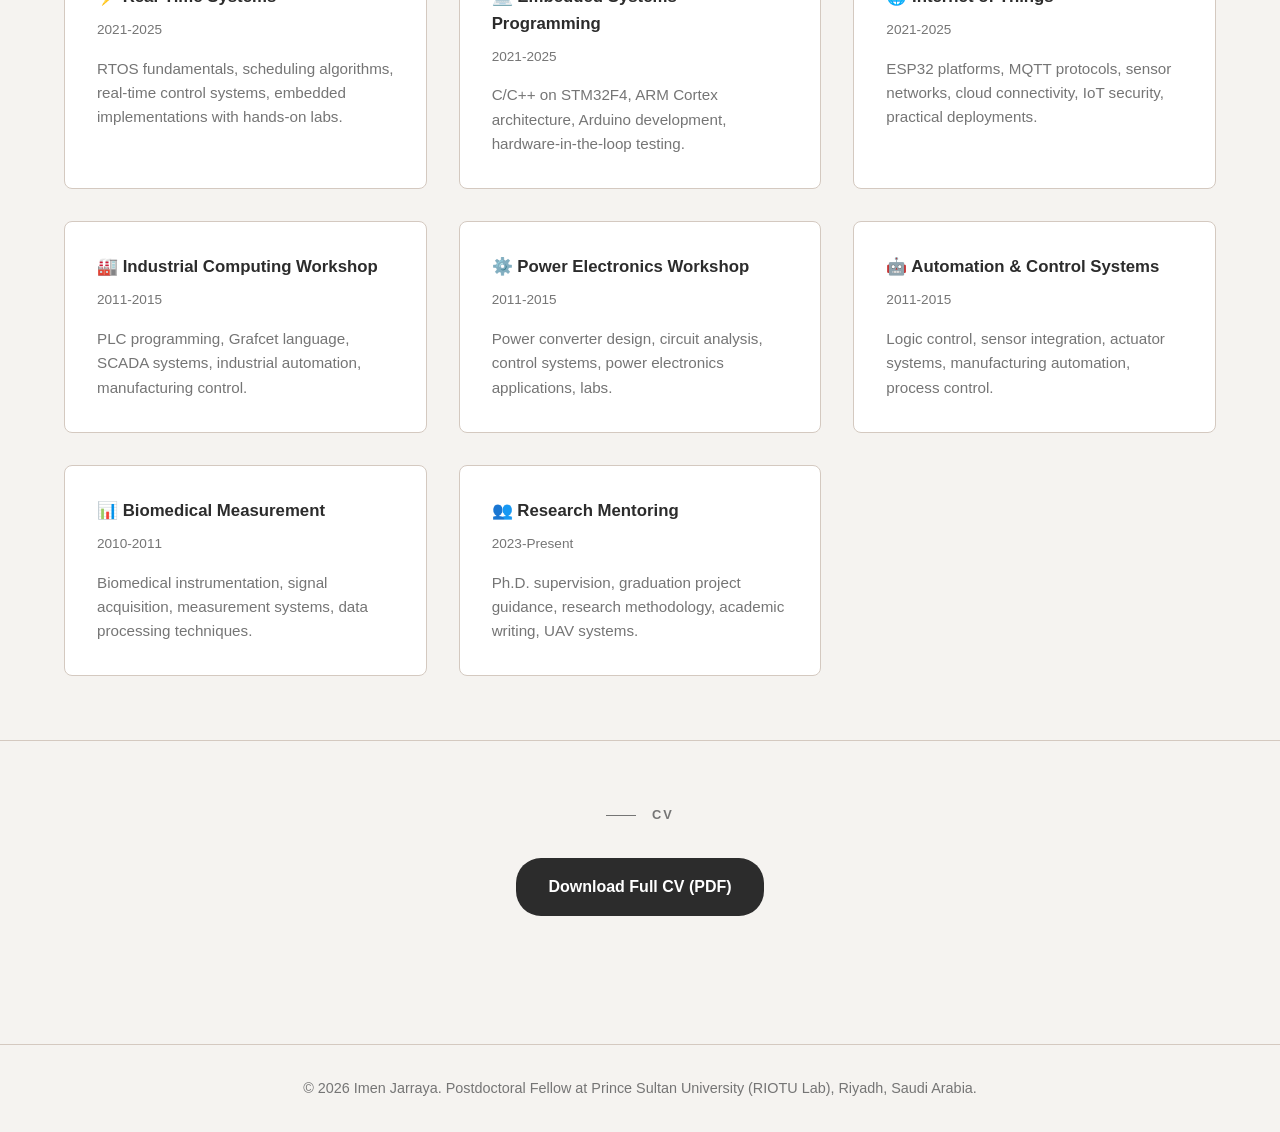
==== commit c07907a5: "Complete redesign: Minimalist clean template with beige background, two-column layout, right sidebar" ====
--- a/index.html
+++ b/index.html
@@ -12,12 +12,12 @@
         }
 
         :root {
-            --primary-navy: #1F3864;
-            --secondary-orange: #E07A1A;
-            --text-dark: #1F1F1F;
-            --text-light: #FFFFFF;
-            --accent-light: #F5F7FA;
-            --accent-muted: #5B6B82;
+            --bg-light: #F5F3F0;
+            --text-dark: #2C2C2C;
+            --text-muted: #757575;
+            --accent-red: #C73E1D;
+            --border-color: #D4C9C0;
+            --white: #FFFFFF;
         }
 
         html {
@@ -25,39 +25,42 @@
         }
 
         body {
-            font-family: 'Segoe UI', Tahoma, Geneva, Verdana, sans-serif;
-            color: var(--text-dark);
+            font-family: -apple-system, BlinkMacSystemFont, 'Segoe UI', 'Helvetica Neue', sans-serif;
+            color: var(--text-dark);
+            background: var(--bg-light);
             line-height: 1.6;
-            overflow-x: hidden;
         }
 
         /* Navigation */
         nav {
-            position: fixed;
-            top: 0;
-            width: 100%;
-            background: rgba(31, 56, 100, 0.98);
-            backdrop-filter: blur(10px);
-            z-index: 1000;
-            padding: 1.2rem 0;
-            box-shadow: 0 2px 15px rgba(0,0,0,0.15);
-        }
-
-        .nav-container {
-            max-width: 1400px;
-            margin: 0 auto;
             display: flex;
             justify-content: space-between;
             align-items: center;
-            padding: 0 3rem;
+            padding: 2rem 4rem;
+            background: var(--bg-light);
+            border-bottom: 1px solid var(--border-color);
+            position: sticky;
+            top: 0;
+            z-index: 100;
         }
 
         .nav-logo {
-            font-size: 2rem;
-            font-weight: bold;
-            color: var(--secondary-orange);
-            letter-spacing: 2px;
-            font-weight: 900;
+            font-size: 1.3rem;
+            font-weight: 600;
+            color: var(--text-dark);
+            text-decoration: none;
+            display: flex;
+            align-items: center;
+            gap: 0.5rem;
+        }
+
+        .nav-logo::before {
+            content: '';
+            display: inline-block;
+            width: 10px;
+            height: 10px;
+            background: var(--accent-red);
+            border-radius: 50%;
         }
 
         .nav-links {
@@ -67,1078 +70,624 @@
         }
 
         .nav-links a {
-            color: var(--text-light);
+            color: var(--text-muted);
             text-decoration: none;
-            font-weight: 600;
-            font-size: 1rem;
+            font-size: 0.95rem;
             transition: color 0.3s;
-            letter-spacing: 0.5px;
-        }
-
-        .nav-links a:hover {
-            color: var(--secondary-orange);
-        }
-
-        /* Hero Section - MATCHES TEMPLATE */
-        .hero {
-            margin-top: 0;
-            background: linear-gradient(135deg, #1F3864 0%, #0f1f36 100%);
-            color: var(--text-light);
-            padding: 120px 2rem 100px 2rem;
-            text-align: center;
             position: relative;
-            overflow: hidden;
-            min-height: 100vh;
-            display: flex;
-            align-items: center;
-            justify-content: center;
-        }
-
-        .hero::before {
+        }
+
+        .nav-links a:hover,
+        .nav-links a.active {
+            color: var(--text-dark);
+        }
+
+        .nav-links a.active::after {
             content: '';
             position: absolute;
-            top: -50%;
-            right: -10%;
-            width: 800px;
-            height: 800px;
-            background: radial-gradient(circle, rgba(224, 122, 26, 0.08) 0%, transparent 70%);
-            border-radius: 50%;
-            animation: float 6s ease-in-out infinite;
-        }
-
-        .hero-content {
-            max-width: 1000px;
+            bottom: -8px;
+            left: 0;
+            width: 100%;
+            height: 2px;
+            background: var(--accent-red);
+        }
+
+        /* Hero Section */
+        .hero {
+            display: grid;
+            grid-template-columns: 1fr 1fr;
+            gap: 4rem;
+            padding: 4rem;
+            max-width: 1400px;
             margin: 0 auto;
-            position: relative;
-            z-index: 1;
-        }
-
-        .hero h1 {
-            font-size: 4.5rem;
-            font-weight: 900;
+            align-items: center;
+        }
+
+        .hero-left h2 {
+            font-size: 0.8rem;
+            letter-spacing: 2px;
+            color: var(--text-muted);
+            margin-bottom: 2rem;
+            font-weight: 500;
+            text-transform: uppercase;
+        }
+
+        .hero-left h1 {
+            font-size: 3.5rem;
+            font-weight: 700;
             margin-bottom: 1.5rem;
-            letter-spacing: -2px;
-            text-shadow: 0 2px 10px rgba(0,0,0,0.2);
             line-height: 1.1;
         }
 
-        .hero .subtitle {
-            font-size: 2rem;
-            color: var(--secondary-orange);
-            margin-bottom: 2rem;
-            font-weight: 700;
-            letter-spacing: -0.5px;
-        }
-
-        .hero .tagline {
+        .hero-left h1 .italic {
+            font-style: italic;
+            font-weight: 400;
+        }
+
+        .hero-left .tagline {
             font-size: 1.3rem;
-            color: rgba(255,255,255,0.95);
+            font-style: italic;
+            color: var(--text-muted);
+            margin-bottom: 2.5rem;
+            line-height: 1.6;
+            max-width: 500px;
+        }
+
+        .cta-buttons {
+            display: flex;
+            gap: 1rem;
+            flex-wrap: wrap;
             margin-bottom: 3rem;
-            max-width: 800px;
-            margin-left: auto;
-            margin-right: auto;
-            line-height: 1.8;
-            letter-spacing: 0.3px;
-        }
-
-        .hero-cta {
-            display: flex;
-            gap: 1.5rem;
-            justify-content: center;
-            flex-wrap: wrap;
-            margin-bottom: 4rem;
         }
 
         .btn {
-            padding: 1rem 2.5rem;
+            padding: 0.75rem 1.5rem;
             border: none;
-            border-radius: 8px;
-            font-weight: 700;
+            border-radius: 25px;
+            font-weight: 600;
             cursor: pointer;
             transition: all 0.3s;
             text-decoration: none;
-            display: inline-block;
-            font-size: 1.1rem;
-            letter-spacing: 0.5px;
+            display: inline-flex;
+            align-items: center;
+            gap: 0.5rem;
+            font-size: 0.95rem;
         }
 
         .btn-primary {
-            background: var(--secondary-orange);
-            color: var(--text-light);
+            background: var(--text-dark);
+            color: var(--white);
         }
 
         .btn-primary:hover {
-            background: #d86910;
-            transform: translateY(-3px);
-            box-shadow: 0 8px 20px rgba(224, 122, 26, 0.4);
+            background: var(--accent-red);
         }
 
         .btn-secondary {
-            background: transparent;
-            color: var(--text-light);
-            border: 2.5px solid var(--secondary-orange);
+            background: var(--white);
+            color: var(--text-dark);
+            border: 1px solid var(--border-color);
         }
 
         .btn-secondary:hover {
-            background: var(--secondary-orange);
-            color: var(--text-light);
-            transform: translateY(-3px);
-        }
-
-        .contact-info {
+            background: #FAFAF8;
+        }
+
+        .hero-right {
+            display: grid;
+            gap: 2rem;
+        }
+
+        .info-block {
+            background: var(--white);
+            padding: 2rem;
+            border-radius: 8px;
+            border: 1px solid var(--border-color);
+        }
+
+        .info-label {
+            font-size: 0.75rem;
+            letter-spacing: 2px;
+            color: var(--text-muted);
+            text-transform: uppercase;
+            margin-bottom: 0.8rem;
+            font-weight: 600;
+        }
+
+        .info-content {
+            font-size: 1.05rem;
+            color: var(--text-dark);
+            line-height: 1.8;
+        }
+
+        .info-content a {
+            color: #2563EB;
+            text-decoration: none;
+            font-weight: 500;
+        }
+
+        .info-content a:hover {
+            text-decoration: underline;
+        }
+
+        .info-content strong {
+            display: block;
+            margin-bottom: 0.3rem;
+        }
+
+        .info-links {
             display: flex;
-            justify-content: center;
-            gap: 2.5rem;
-            margin-top: 0;
+            gap: 1.5rem;
             flex-wrap: wrap;
-            font-size: 1rem;
-            padding-top: 2rem;
-            border-top: 1px solid rgba(255,255,255,0.1);
-        }
-
-        .contact-info span {
+            margin-top: 1rem;
+        }
+
+        .info-links a {
+            color: #2563EB;
+            text-decoration: none;
+            font-weight: 500;
+            font-size: 0.95rem;
+        }
+
+        .info-links a:hover {
+            text-decoration: underline;
+        }
+
+        /* About Section */
+        .about {
+            padding: 4rem;
+            max-width: 1400px;
+            margin: 0 auto;
+            border-top: 1px solid var(--border-color);
+        }
+
+        .section-title {
+            font-size: 0.8rem;
+            letter-spacing: 2px;
+            color: var(--text-muted);
+            text-transform: uppercase;
+            margin-bottom: 2rem;
+            font-weight: 600;
             display: flex;
             align-items: center;
-            gap: 0.8rem;
-        }
-
-        .contact-info a {
-            color: inherit;
-            text-decoration: none;
-            transition: color 0.3s;
-            font-weight: 500;
-        }
-
-        .contact-info a:hover {
-            color: var(--secondary-orange);
-        }
-
-        @keyframes float {
-            0%, 100% { transform: translateY(0px); }
-            50% { transform: translateY(25px); }
+            gap: 1rem;
+        }
+
+        .section-title::before {
+            content: '';
+            display: inline-block;
+            width: 30px;
+            height: 1px;
+            background: var(--text-muted);
+        }
+
+        .about-content {
+            font-size: 1.1rem;
+            color: var(--text-dark);
+            line-height: 1.8;
+            max-width: 900px;
+        }
+
+        .about-content p {
+            margin-bottom: 1.5rem;
         }
 
         /* Sections */
         section {
-            padding: 5rem 2rem;
+            padding: 4rem;
             max-width: 1400px;
             margin: 0 auto;
-        }
-
-        .section-title {
-            font-size: 2.8rem;
-            font-weight: 800;
-            color: var(--primary-navy);
-            margin-bottom: 3.5rem;
-            text-align: center;
-            position: relative;
-            display: inline-block;
-            width: 100%;
-            letter-spacing: -1px;
-        }
-
-        .section-title::after {
-            content: '';
-            position: absolute;
-            bottom: -15px;
-            left: 50%;
-            transform: translateX(-50%);
-            width: 80px;
-            height: 5px;
-            background: var(--secondary-orange);
-            border-radius: 3px;
-        }
-
-        #about {
-            background: var(--accent-light);
-        }
-
-        .about-content {
+            border-top: 1px solid var(--border-color);
+        }
+
+        /* Research Section */
+        .research-grid {
             display: grid;
-            grid-template-columns: 1fr 1fr;
-            gap: 4rem;
-            align-items: start;
+            grid-template-columns: repeat(auto-fit, minmax(300px, 1fr));
+            gap: 2rem;
             margin-top: 2rem;
         }
 
-        .about-text h3 {
-            color: var(--primary-navy);
-            font-size: 1.7rem;
-            margin-bottom: 1.2rem;
-            margin-top: 2rem;
-            font-weight: 700;
-        }
-
-        .about-text p {
-            color: var(--accent-muted);
-            margin-bottom: 1.2rem;
-            line-height: 1.9;
-            font-size: 1rem;
-        }
-
-        .about-text ul {
-            margin: 1.2rem 0;
-            padding-left: 2rem;
-            color: var(--accent-muted);
-        }
-
-        .about-text ul li {
-            margin-bottom: 0.7rem;
-            line-height: 1.7;
-        }
-
-        .expertise-tags {
-            display: flex;
-            flex-wrap: wrap;
-            gap: 1rem;
-            margin-top: 2rem;
-        }
-
-        .tag {
-            background: var(--primary-navy);
-            color: var(--text-light);
-            padding: 0.6rem 1.3rem;
-            border-radius: 25px;
-            font-size: 0.9rem;
-            font-weight: 700;
-        }
-
-        .about-stats {
-            display: grid;
-            grid-template-columns: repeat(2, 1fr);
-            gap: 2rem;
-        }
-
-        .stat {
-            background: var(--text-light);
+        .research-card {
+            background: var(--white);
             padding: 2rem;
-            border-radius: 10px;
-            text-align: center;
-            box-shadow: 0 3px 15px rgba(0,0,0,0.08);
-        }
-
-        .stat-number {
-            font-size: 3rem;
-            font-weight: 900;
-            color: var(--secondary-orange);
-        }
-
-        .stat-label {
-            color: var(--accent-muted);
+            border-radius: 8px;
+            border: 1px solid var(--border-color);
+            transition: all 0.3s;
+        }
+
+        .research-card:hover {
+            box-shadow: 0 4px 12px rgba(0,0,0,0.08);
+        }
+
+        .research-card h3 {
+            font-size: 1.2rem;
+            margin-bottom: 1rem;
+            color: var(--text-dark);
+        }
+
+        .research-card p {
+            color: var(--text-muted);
             font-size: 0.95rem;
-            margin-top: 0.8rem;
-            font-weight: 600;
-        }
-
-        /* Projects Section */
-        #projects {
-            background: var(--text-light);
-        }
-
-        .projects-grid {
-            display: grid;
-            grid-template-columns: repeat(auto-fit, minmax(320px, 1fr));
-            gap: 2.5rem;
-            margin-top: 2rem;
-        }
-
-        .project-card {
-            background: var(--accent-light);
-            border-radius: 10px;
-            overflow: hidden;
-            transition: all 0.3s;
-            border-left: 5px solid var(--secondary-orange);
-        }
-
-        .project-card:hover {
-            transform: translateY(-8px);
-            box-shadow: 0 15px 40px rgba(31, 56, 100, 0.2);
-        }
-
-        .project-header {
-            background: linear-gradient(135deg, var(--primary-navy), #0f1f36);
-            color: var(--text-light);
-            padding: 2.5rem 2rem;
-            text-align: center;
-            min-height: 160px;
-            display: flex;
-            flex-direction: column;
-            justify-content: center;
-            align-items: center;
-        }
-
-        .project-icon {
-            font-size: 3.5rem;
-            margin-bottom: 0.8rem;
-        }
-
-        .project-title {
-            font-size: 1.4rem;
-            font-weight: 800;
-        }
-
-        .project-body {
-            padding: 2rem;
-        }
-
-        .project-description {
-            color: var(--accent-muted);
-            font-size: 1rem;
-            margin-bottom: 1.2rem;
-            line-height: 1.7;
-        }
-
-        .project-tech {
-            display: flex;
-            flex-wrap: wrap;
-            gap: 0.6rem;
-        }
-
-        .tech-tag {
-            background: var(--primary-navy);
-            color: var(--text-light);
-            padding: 0.4rem 1rem;
-            border-radius: 20px;
-            font-size: 0.8rem;
-            font-weight: 700;
+            line-height: 1.6;
         }
 
         /* Publications Section */
-        #publications {
-            background: var(--accent-light);
-        }
-
         .publication-grid {
             display: grid;
-            grid-template-columns: repeat(auto-fit, minmax(300px, 1fr));
-            gap: 2.5rem;
+            grid-template-columns: repeat(auto-fit, minmax(280px, 1fr));
+            gap: 2rem;
             margin-top: 2rem;
         }
 
-        .publication-card {
-            background: var(--text-light);
+        .pub-card {
+            background: var(--white);
             padding: 2rem;
-            border-radius: 10px;
-            border-left: 5px solid var(--secondary-orange);
-            box-shadow: 0 3px 15px rgba(0,0,0,0.08);
-            transition: all 0.3s;
-        }
-
-        .publication-card:hover {
-            transform: translateY(-5px);
-            box-shadow: 0 10px 30px rgba(0,0,0,0.15);
-        }
-
-        .pub-icon {
-            font-size: 2.5rem;
+            border-radius: 8px;
+            border: 1px solid var(--border-color);
+        }
+
+        .pub-card h4 {
+            font-size: 1rem;
+            margin-bottom: 0.8rem;
+            color: var(--text-dark);
+            line-height: 1.5;
+        }
+
+        .pub-venue {
+            font-size: 0.85rem;
+            color: var(--accent-red);
+            font-weight: 600;
+            margin-bottom: 0.5rem;
+        }
+
+        .pub-date {
+            font-size: 0.85rem;
+            color: var(--text-muted);
             margin-bottom: 1rem;
         }
 
-        .publication-card h4 {
-            font-size: 1.2rem;
-            color: var(--primary-navy);
-            margin-bottom: 1rem;
-            font-weight: 800;
-            line-height: 1.5;
-        }
-
-        .pub-venue {
-            color: var(--secondary-orange);
-            font-weight: 700;
-            font-size: 0.95rem;
-            margin-bottom: 0.4rem;
-        }
-
-        .pub-date {
-            color: var(--accent-muted);
-            font-size: 0.9rem;
-            margin-bottom: 1.2rem;
-        }
-
-        .btn-pub {
-            color: var(--secondary-orange);
-            text-decoration: none;
-            font-weight: 700;
-            font-size: 0.95rem;
-            transition: all 0.3s;
-            cursor: pointer;
-            display: inline-block;
-            margin-right: 1rem;
-            margin-top: 0.5rem;
-        }
-
-        .btn-pub:hover {
-            color: var(--primary-navy);
-            text-decoration: underline;
-        }
-
-        /* Teaching Section */
-        #teaching {
-            background: var(--accent-light);
-        }
-
-        .teaching-content {
-            display: grid;
-            grid-template-columns: repeat(auto-fit, minmax(300px, 1fr));
-            gap: 2.5rem;
-            margin-top: 2rem;
-        }
-
-        .course-card {
-            background: var(--text-light);
-            padding: 2.5rem;
-            border-radius: 10px;
-            box-shadow: 0 3px 15px rgba(0,0,0,0.08);
-            transition: all 0.3s;
-            border-top: 5px solid var(--secondary-orange);
-        }
-
-        .course-card:hover {
-            box-shadow: 0 10px 30px rgba(0,0,0,0.15);
-            transform: translateY(-5px);
-        }
-
-        .course-icon {
-            font-size: 3rem;
-            margin-bottom: 1.2rem;
-        }
-
-        .course-name {
-            font-size: 1.3rem;
-            font-weight: 800;
-            color: var(--primary-navy);
-            margin-bottom: 0.6rem;
-        }
-
-        .course-year {
-            font-size: 0.9rem;
-            color: var(--secondary-orange);
-            margin-bottom: 1.2rem;
-            font-weight: 700;
-        }
-
-        .course-topics {
-            color: var(--accent-muted);
-            font-size: 0.95rem;
-            line-height: 1.7;
-        }
-
-        /* Research Section */
-        #research {
-            background: var(--text-light);
-        }
-
-        .research-intro {
-            background: var(--accent-light);
-            padding: 2.5rem;
-            border-radius: 10px;
-            border-left: 5px solid var(--secondary-orange);
-            margin-bottom: 3rem;
-            color: var(--accent-muted);
-            line-height: 1.9;
-            font-size: 1.05rem;
-        }
-
-        .research-grid {
-            display: grid;
-            grid-template-columns: repeat(auto-fit, minmax(280px, 1fr));
-            gap: 2.5rem;
-            margin-top: 2rem;
-        }
-
-        .research-card {
-            background: var(--accent-light);
-            padding: 2rem;
-            border-radius: 10px;
-            border-left: 5px solid var(--primary-navy);
-        }
-
-        .research-card h4 {
-            color: var(--primary-navy);
-            margin-bottom: 1rem;
-            font-size: 1.2rem;
-            font-weight: 800;
-        }
-
-        .research-card p {
-            color: var(--accent-muted);
-            font-size: 0.95rem;
-            line-height: 1.7;
-        }
-
-        /* Downloads Section */
-        #downloads {
-            background: linear-gradient(135deg, var(--primary-navy) 0%, #0f1f36 100%);
-            color: var(--text-light);
-        }
-
-        #downloads .section-title {
-            color: var(--text-light);
-        }
-
-        #downloads .section-title::after {
-            background: var(--secondary-orange);
-        }
-
-        .downloads-grid {
-            display: grid;
-            grid-template-columns: repeat(auto-fit, minmax(280px, 1fr));
-            gap: 2.5rem;
-            margin-top: 2rem;
-        }
-
-        .download-card {
-            background: rgba(255, 255, 255, 0.12);
-            padding: 2.5rem;
-            border-radius: 10px;
-            text-align: center;
-            backdrop-filter: blur(10px);
-            border: 1.5px solid rgba(255, 255, 255, 0.25);
-            transition: all 0.3s;
-        }
-
-        .download-card:hover {
-            background: rgba(255, 255, 255, 0.18);
-            transform: translateY(-5px);
-            border-color: var(--secondary-orange);
-            box-shadow: 0 10px 30px rgba(224, 122, 26, 0.2);
-        }
-
-        .download-icon {
-            font-size: 3rem;
-            margin-bottom: 1.2rem;
-        }
-
-        .download-title {
-            font-size: 1.3rem;
-            font-weight: 800;
-            margin-bottom: 1rem;
-        }
-
-        .download-description {
-            font-size: 0.95rem;
-            color: rgba(255, 255, 255, 0.85);
-            margin-bottom: 2rem;
-            line-height: 1.6;
-        }
-
-        .download-buttons {
+        .pub-links {
             display: flex;
             gap: 1rem;
             flex-wrap: wrap;
-            justify-content: center;
-        }
-
-        .download-buttons a {
+        }
+
+        .pub-links a {
+            font-size: 0.9rem;
+            color: #2563EB;
+            text-decoration: none;
+            font-weight: 500;
+        }
+
+        .pub-links a:hover {
+            text-decoration: underline;
+        }
+
+        /* Teaching Section */
+        .teaching-grid {
+            display: grid;
+            grid-template-columns: repeat(auto-fit, minmax(280px, 1fr));
+            gap: 2rem;
+            margin-top: 2rem;
+        }
+
+        .course-card {
+            background: var(--white);
+            padding: 2rem;
+            border-radius: 8px;
+            border: 1px solid var(--border-color);
+        }
+
+        .course-card h4 {
+            font-size: 1.05rem;
+            margin-bottom: 0.5rem;
+            color: var(--text-dark);
+        }
+
+        .course-year {
+            font-size: 0.85rem;
+            color: var(--text-muted);
+            margin-bottom: 1rem;
+        }
+
+        .course-card p {
+            font-size: 0.95rem;
+            color: var(--text-muted);
+            line-height: 1.6;
+        }
+
+        /* CV Section */
+        .cv-section {
+            text-align: center;
+            padding: 4rem;
+        }
+
+        .cv-section a {
             display: inline-block;
+            padding: 1rem 2rem;
+            background: var(--text-dark);
+            color: var(--white);
             text-decoration: none;
-        }
-
-        .download-buttons .btn {
-            margin: 0;
+            border-radius: 25px;
+            font-weight: 600;
+            transition: all 0.3s;
+            font-size: 1rem;
+        }
+
+        .cv-section a:hover {
+            background: var(--accent-red);
         }
 
         /* Footer */
         footer {
-            background: var(--primary-navy);
-            color: var(--text-light);
+            padding: 2rem 4rem;
             text-align: center;
-            padding: 3rem 2rem;
-            border-top: 4px solid var(--secondary-orange);
-        }
-
-        .footer-content {
-            max-width: 1400px;
-            margin: 0 auto;
-        }
-
-        .social-links {
-            display: flex;
-            justify-content: center;
-            gap: 2rem;
-            margin-bottom: 2rem;
-            flex-wrap: wrap;
-        }
-
-        .social-links a {
-            display: inline-flex;
-            align-items: center;
-            justify-content: center;
-            width: 50px;
-            height: 50px;
-            background: var(--secondary-orange);
-            border-radius: 50%;
-            color: var(--text-light);
-            text-decoration: none;
-            transition: all 0.3s;
-            font-size: 1.3rem;
-        }
-
-        .social-links a:hover {
-            background: rgba(224, 122, 26, 0.7);
-            transform: scale(1.15);
-        }
-
-        .footer-text {
-            font-size: 0.95rem;
-            color: rgba(255, 255, 255, 0.8);
-            line-height: 1.8;
+            color: var(--text-muted);
+            font-size: 0.9rem;
+            border-top: 1px solid var(--border-color);
+            margin-top: 4rem;
         }
 
         /* Responsive */
-        @media (max-width: 1024px) {
-            .nav-container {
-                padding: 0 2rem;
+        @media (max-width: 968px) {
+            .hero {
+                grid-template-columns: 1fr;
+                gap: 2rem;
+            }
+
+            .hero-left h1 {
+                font-size: 2.5rem;
+            }
+
+            .nav {
+                padding: 1.5rem 2rem;
             }
 
             .nav-links {
                 gap: 2rem;
             }
 
-            .about-content {
+            section, .about, .cv-section {
+                padding: 2rem;
+            }
+        }
+
+        @media (max-width: 640px) {
+            nav {
+                padding: 1rem;
+                flex-direction: column;
+                gap: 1.5rem;
+            }
+
+            .nav-links {
+                gap: 1.5rem;
+                font-size: 0.85rem;
+            }
+
+            .hero {
+                padding: 2rem;
                 grid-template-columns: 1fr;
-                gap: 2.5rem;
-            }
-
-            .contact-info {
-                gap: 1.5rem;
-                font-size: 0.9rem;
-            }
-        }
-
-        @media (max-width: 768px) {
-            nav {
-                padding: 1rem 0;
-            }
-
-            .nav-container {
-                padding: 0 1.5rem;
-            }
-
-            .nav-links {
-                gap: 1rem;
-                font-size: 0.85rem;
-            }
-
-            .hero {
-                padding: 80px 1.5rem 60px 1.5rem;
-                min-height: auto;
-            }
-
-            .hero h1 {
-                font-size: 2.8rem;
-            }
-
-            .hero .subtitle {
-                font-size: 1.4rem;
-            }
-
-            .hero .tagline {
-                font-size: 1.1rem;
-            }
-
-            .section-title {
+            }
+
+            .hero-left h1 {
                 font-size: 2rem;
             }
 
-            .hero-cta {
+            .hero-left .tagline {
+                font-size: 1.05rem;
+            }
+
+            .cta-buttons {
                 flex-direction: column;
-                align-items: center;
             }
 
             .btn {
                 width: 100%;
-                max-width: 350px;
-            }
-
-            section {
-                padding: 3rem 1.5rem;
-            }
-
-            .contact-info {
-                flex-direction: column;
-                gap: 1rem;
-            }
-        }
-
-        @media (max-width: 480px) {
-            .nav-logo {
-                font-size: 1.5rem;
-            }
-
-            .nav-links {
-                display: none;
-            }
-
-            .hero {
-                padding: 60px 1rem 40px 1rem;
-            }
-
-            .hero h1 {
-                font-size: 2rem;
-            }
-
-            .hero .subtitle {
-                font-size: 1.2rem;
-            }
-
-            .hero .tagline {
-                font-size: 1rem;
-            }
-
-            .about-stats {
+                justify-content: center;
+            }
+
+            .research-grid,
+            .publication-grid,
+            .teaching-grid {
                 grid-template-columns: 1fr;
             }
-
-            .projects-grid,
-            .publication-grid,
-            .teaching-content,
-            .research-grid,
-            .downloads-grid {
-                grid-template-columns: 1fr;
-            }
-        }
-
-        ::-webkit-scrollbar {
-            width: 12px;
-        }
-
-        ::-webkit-scrollbar-track {
-            background: var(--accent-light);
-        }
-
-        ::-webkit-scrollbar-thumb {
-            background: var(--secondary-orange);
-            border-radius: 6px;
-        }
-
-        ::-webkit-scrollbar-thumb:hover {
-            background: var(--primary-navy);
         }
     </style>
 </head>
 <body>
     <!-- Navigation -->
     <nav>
-        <div class="nav-container">
-            <div class="nav-logo">IJ</div>
-            <ul class="nav-links">
-                <li><a href="#about">About</a></li>
-                <li><a href="#projects">Projects</a></li>
-                <li><a href="#publications">Publications</a></li>
-                <li><a href="#teaching">Teaching</a></li>
-                <li><a href="#research">Research</a></li>
-                <li><a href="#downloads">Documents</a></li>
-            </ul>
+        <a href="#home" class="nav-logo">Imen Jarraya</a>
+        <ul class="nav-links">
+            <li><a href="#home" class="active">Home</a></li>
+            <li><a href="#research">Research</a></li>
+            <li><a href="#publications">Publications</a></li>
+            <li><a href="#teaching">Teaching</a></li>
+            <li><a href="#cv">CV</a></li>
+        </ul>
+    </nav>
+
+    <!-- Hero Section -->
+    <section id="home" class="hero">
+        <div class="hero-left">
+            <h2>Postdoctoral Fellow · RIOTU Lab</h2>
+            <h1>Imen <span class="italic">Jarraya</span></h1>
+            <p class="tagline">Building intelligent autonomous systems that work where GPS doesn't.</p>
+            
+            <div class="cta-buttons">
+                <a href="#research" class="btn btn-primary">Research →</a>
+                <a href="#publications" class="btn btn-secondary">Publications</a>
+                <a href="CV_ImenJarraya.pdf" class="btn btn-secondary">CV (PDF) ↓</a>
+                <a href="mailto:ijarraya@psu.edu.sa" class="btn btn-secondary">Get in touch</a>
+            </div>
         </div>
-    </nav>
-
-    <!-- Hero Section - TEMPLATE MATCHED -->
-    <section class="hero">
-        <div class="hero-content">
-            <h1>Imen Jarraya</h1>
-            <div class="subtitle">Ph.D. Electrical Engineer & Research Developer</div>
-            <p class="tagline">Bridging artificial intelligence, robotics, and sustainable energy systems to create intelligent autonomous platforms for real-world impact.</p>
-            
-            <div class="hero-cta">
-                <a href="#projects" class="btn btn-primary">View Projects</a>
-                <a href="#downloads" class="btn btn-secondary">Download Resume</a>
-            </div>
-
-            <div class="contact-info">
-                <span>📧 <a href="mailto:imenjarraya85@gmail.com">imenjarraya85@gmail.com</a></span>
-                <span>📧 <a href="mailto:ijarraya@psu.edu.sa">ijarraya@psu.edu.sa</a></span>
-                <span>📱 <a href="tel:+966557254496">+966 55 725 44 96</a></span>
-                <span>📍 Riyadh, Saudi Arabia</span>
-                <span>💼 <a href="https://www.linkedin.com/in/imen-jarraya-a67898182/" target="_blank">LinkedIn</a></span>
+
+        <div class="hero-right">
+            <div class="info-block">
+                <div class="info-label">Role</div>
+                <div class="info-content">
+                    <strong>Doctor in Electrical Engineering</strong>
+                    Postdoctoral Fellow
+                </div>
+            </div>
+
+            <div class="info-block">
+                <div class="info-label">Affiliation</div>
+                <div class="info-content">
+                    <strong>Robotics & IoT Unit (RIOTU)</strong>
+                    Prince Sultan University, Riyadh
+                </div>
+            </div>
+
+            <div class="info-block">
+                <div class="info-label">Email</div>
+                <div class="info-content">
+                    <a href="mailto:ijarraya@psu.edu.sa">ijarraya@psu.edu.sa</a><br>
+                    <a href="mailto:imenjarraya85@gmail.com">imenjarraya85@gmail.com</a>
+                </div>
+            </div>
+
+            <div class="info-block">
+                <div class="info-label">Profiles</div>
+                <div class="info-links">
+                    <a href="https://scholar.google.com/" target="_blank">Google Scholar</a>
+                    <a href="https://www.researchgate.net/profile/Imen-Jarraya-2" target="_blank">ResearchGate</a>
+                    <a href="https://github.com/" target="_blank">GitHub</a>
+                </div>
             </div>
         </div>
     </section>
 
     <!-- About Section -->
-    <section id="about">
-        <h2 class="section-title">About Me</h2>
+    <section class="about">
+        <h3 class="section-title">About</h3>
         <div class="about-content">
-            <div class="about-text">
-                <h3>Postdoctoral Fellow at Prince Sultan University</h3>
-                <p>I am an electrical engineer with a Ph.D. in Electrical Engineering specializing in advanced control and energy management systems. Currently, I work as a Postdoctoral Fellow at Prince Sultan University's Robotics and Internet of Things Unit (RIOTU), where I focus on developing intelligent, autonomous systems.</p>
-                
-                <h3>University Teaching & Education</h3>
-                <p>With <strong>8+ years of university teaching experience</strong>, I have designed and delivered courses in:</p>
-                <ul>
-                    <li>Real-Time Systems, Embedded Systems, and IoT</li>
-                    <li>Hands-on laboratory sessions with Arduino, STM32F4, ESP32</li>
-                    <li>Supervision of 10+ final-year student projects</li>
-                    <li>Research mentoring and graduate guidance</li>
-                    <li>Project-based pedagogy with real-world applications</li>
-                </ul>
-
-                <h3>Research & Development Experience</h3>
-                <p>As a <strong>Research Developer</strong> with background in advanced technology:</p>
-                <ul>
-                    <li>Developed advanced IoT platforms and robotics solutions</li>
-                    <li>Designed PCB circuits using professional CAD tools</li>
-                    <li>Integrated intelligent sensors and control systems</li>
-                    <li>Hardware-software integration and systems engineering</li>
-                    <li>Contributed to automation and smart systems</li>
-                </ul>
-
-                <h3>Key Focus Areas</h3>
-                <div class="expertise-tags">
-                    <span class="tag">UAV Navigation</span>
-                    <span class="tag">AI & Machine Learning</span>
-                    <span class="tag">Energy Systems</span>
-                    <span class="tag">Embedded Systems</span>
-                    <span class="tag">IoT & Sensing</span>
-                    <span class="tag">Power Electronics</span>
-                    <span class="tag">Renewable Energy</span>
-                    <span class="tag">Robotics</span>
-                    <span class="tag">PCB Design</span>
-                    <span class="tag">Research Mentoring</span>
-                </div>
-            </div>
-
-            <div class="about-stats">
-                <div class="stat">
-                    <div class="stat-number">7+</div>
-                    <div class="stat-label">Q1 Journal Publications</div>
-                </div>
-                <div class="stat">
-                    <div class="stat-number">11</div>
-                    <div class="stat-label">Conference Papers</div>
-                </div>
-                <div class="stat">
-                    <div class="stat-number">8+</div>
-                    <div class="stat-label">Years Teaching Experience</div>
-                </div>
-                <div class="stat">
-                    <div class="stat-number">10+</div>
-                    <div class="stat-label">Final Year Projects Supervised</div>
-                </div>
-            </div>
+            <p>I am a postdoctoral fellow at the Robotics and Internet of Things Unit (RIOTU), Prince Sultan University. My work sits at the intersection of electrical engineering, embedded computer science, robotics, artificial intelligence, and sustainable energy systems.</p>
+            
+            <p>With over 8 years of university teaching experience and expertise in advanced technology, I focus on developing intelligent autonomous systems for real-world challenges including UAV navigation in GPS-denied environments, battery health monitoring for electric vehicles, and IoT/AI integration for smart systems.</p>
+            
+            <p>My research has resulted in 7+ Q1 journal publications, 11+ conference papers, and multiple research grant proposals. I am passionate about bridging theory and practice, mentoring students, and creating solutions that advance Saudi Vision 2030 through innovation and sustainable technology.</p>
         </div>
     </section>
 
-    <!-- Projects Section -->
-    <section id="projects">
-        <h2 class="section-title">Research Projects</h2>
-        <div class="projects-grid">
-            <div class="project-card">
-                <div class="project-header">
-                    <div class="project-icon">🤖</div>
-                    <div class="project-title">IoT & Robotics Solutions</div>
-                </div>
-                <div class="project-body">
-                    <p class="project-description">Developed advanced IoT platforms and robotics solutions, including intelligent gateways, smart sensors, and automation systems for real-world deployment.</p>
-                    <div class="project-tech">
-                        <span class="tech-tag">IoT</span>
-                        <span class="tech-tag">Robotics</span>
-                        <span class="tech-tag">PCB Design</span>
-                        <span class="tech-tag">Integration</span>
-                    </div>
-                </div>
-            </div>
-
-            <div class="project-card">
-                <div class="project-header">
-                    <div class="project-icon">🛩️</div>
-                    <div class="project-title">UAV Navigation GNSS-Denied</div>
-                </div>
-                <div class="project-body">
-                    <p class="project-description">Developing advanced terrain-aided navigation for UAVs in GPS-denied environments using sensor fusion and deep learning techniques.</p>
-                    <div class="project-tech">
-                        <span class="tech-tag">UAV</span>
-                        <span class="tech-tag">Sensor Fusion</span>
-                        <span class="tech-tag">Deep Learning</span>
-                        <span class="tech-tag">Navigation</span>
-                    </div>
-                </div>
-            </div>
-
-            <div class="project-card">
-                <div class="project-header">
-                    <div class="project-icon">🔋</div>
-                    <div class="project-title">Battery Health Monitoring</div>
-                </div>
-                <div class="project-body">
-                    <p class="project-description">Creating hybrid Kolmogorov-Arnold Networks and LSTM models for state-of-health estimation in Li-ion battery systems for electric vehicles.</p>
-                    <div class="project-tech">
-                        <span class="tech-tag">Energy Systems</span>
-                        <span class="tech-tag">Machine Learning</span>
-                        <span class="tech-tag">EV Technology</span>
-                        <span class="tech-tag">State Estimation</span>
-                    </div>
-                </div>
-            </div>
-
-            <div class="project-card">
-                <div class="project-header">
-                    <div class="project-icon">🌱</div>
-                    <div class="project-title">Smart Agriculture Solutions</div>
-                </div>
-                <div class="project-body">
-                    <p class="project-description">AI-powered smart harvesting and water resource management for sustainable agriculture aligned with Vision 2030.</p>
-                    <div class="project-tech">
-                        <span class="tech-tag">AI</span>
-                        <span class="tech-tag">IoT</span>
-                        <span class="tech-tag">Sustainability</span>
-                        <span class="tech-tag">Vision 2030</span>
-                    </div>
-                </div>
-            </div>
-
-            <div class="project-card">
-                <div class="project-header">
-                    <div class="project-icon">❤️</div>
-                    <div class="project-title">Wearable Health Monitoring</div>
-                </div>
-                <div class="project-body">
-                    <p class="project-description">Smart wearable systems for real-time cardiovascular monitoring and disease prevention using advanced biosensors and AI.</p>
-                    <div class="project-tech">
-                        <span class="tech-tag">Wearables</span>
-                        <span class="tech-tag">AI/ML</span>
-                        <span class="tech-tag">IoT</span>
-                        <span class="tech-tag">Health Tech</span>
-                    </div>
-                </div>
+    <!-- Research Section -->
+    <section id="research">
+        <h3 class="section-title">Research</h3>
+        <div class="research-grid">
+            <div class="research-card">
+                <h3>🛩️ Autonomous UAV Localization</h3>
+                <p>Non-visual and terrain-aided navigation using sensor fusion, Kalman filtering, and deep learning for robust positioning in GNSS-denied environments.</p>
+            </div>
+
+            <div class="research-card">
+                <h3>📊 Open-Source Dataset Generation</h3>
+                <p>Creating reproducible UAV datasets using ROS 2, Gazebo, and PX4 with multi-sensor data for community-driven research.</p>
+            </div>
+
+            <div class="research-card">
+                <h3>🔋 Energy Storage Systems</h3>
+                <p>Hybrid Li-ion and supercapacitor systems, state-of-health monitoring, and power management for electric vehicles.</p>
+            </div>
+
+            <div class="research-card">
+                <h3>⚡ Power Electronics</h3>
+                <p>DC/DC converter design, MPPT strategies, renewable energy integration, photovoltaic and wind systems.</p>
+            </div>
+
+            <div class="research-card">
+                <h3>🌐 Smart Sensing & IoT</h3>
+                <p>Embedded sensing, wearable health monitoring, IoT architectures, intelligent automation systems.</p>
+            </div>
+
+            <div class="research-card">
+                <h3>🧠 Machine Learning & AI</h3>
+                <p>CNN-LSTM architectures, Kolmogorov-Arnold Networks, and hybrid models for real-world deployment.</p>
             </div>
         </div>
     </section>
 
     <!-- Publications Section -->
     <section id="publications">
-        <h2 class="section-title">Publications & Conferences</h2>
-        
-        <div style="max-width: 1400px; margin: 2rem auto;">
-            <h3 style="color: #1F3864; font-size: 2rem; margin-bottom: 2rem; border-bottom: 4px solid #E07A1A; padding-bottom: 1rem; font-weight: 800;">Journal Articles (Q1 Venues)</h3>
-            
-            <div class="publication-grid">
-                <div class="publication-card">
-                    <div class="pub-icon">📡</div>
-                    <h4>CLAK: CNN-LSTM-Attention and KAN for Non-Visual UAV Localization</h4>
-                    <p class="pub-venue">Satellite Navigation (IF=10.1)</p>
-                    <p class="pub-date">2026</p>
-                    <a href="https://scholar.google.com/scholar?q=CLAK+CNN+LSTM+Attention+KAN+satellite+navigation" target="_blank" class="btn-pub">🔍 Google Scholar</a>
-                    <a href="https://link.springer.com/article/10.1186/s43020-026-00192-1" target="_blank" class="btn-pub">📄 Springer</a>
-                </div>
-
-                <div class="publication-card">
-                    <div class="pub-icon">⚙️</div>
-                    <h4>Two-Stage Residual EKF using XGBoost and KAN</h4>
-                    <p class="pub-venue">Engineering Applications of AI (IF=8.0)</p>
-                    <p class="pub-date">2026</p>
-                    <a href="https://scholar.google.com/scholar?q=Residual+EKF+XGBoost+KAN+terrain+aided" target="_blank" class="btn-pub">🔍 Google Scholar</a>
-                    <a href="https://www.sciencedirect.com/journal/engineering-applications-of-artificial-intelligence" target="_blank" class="btn-pub">📄 Journal</a>
-                </div>
-
-                <div class="publication-card">
-                    <div class="pub-icon">🛩️</div>
-                    <h4>GNSS-Denied UAV Navigation: Computational Complexity Analysis</h4>
-                    <p class="pub-venue">Satellite Navigation (IF=10.1)</p>
-                    <p class="pub-date">2025</p>
-                    <a href="https://scholar.google.com/scholar?q=GNSS+denied+UAV+navigation+satellite+navigation" target="_blank" class="btn-pub">🔍 Google Scholar</a>
-                    <a href="https://link.springer.com/article/10.1186/s43020-025-00162-z" target="_blank" class="btn-pub">📄 Springer</a>
-                </div>
-
-                <div class="publication-card">
-                    <div class="pub-icon">🔋</div>
-                    <h4>SOH-KLSTM: Battery Health Monitoring with Hybrid Neural Networks</h4>
-                    <p class="pub-venue">Journal of Energy Storage (IF=9.8)</p>
-                    <p class="pub-date">2025</p>
-                    <a href="https://scholar.google.com/scholar?q=SOH+KLSTM+Kolmogorov+Arnold+battery+health" target="_blank" class="btn-pub">🔍 Google Scholar</a>
-                    <a href="https://doi.org/10.1016/j.est.2025.116541" target="_blank" class="btn-pub">📄 ScienceDirect</a>
-                </div>
-
-                <div class="publication-card">
-                    <div class="pub-icon">⚡</div>
-                    <h4>Optimizing EV Efficiency with Hybrid Energy Storage Systems</h4>
-                    <p class="pub-venue">Energy (IF=9.4)</p>
-                    <p class="pub-date">2024</p>
-                    <a href="https://scholar.google.com/scholar?q=EV+hybrid+energy+storage+Li-ion+supercapacitor" target="_blank" class="btn-pub">🔍 Google Scholar</a>
-                    <a href="https://www.sciencedirect.com/journal/energy" target="_blank" class="btn-pub">📄 Journal</a>
-                </div>
-
-                <div class="publication-card">
-                    <div class="pub-icon">🌐</div>
-                    <h4>OS-RFODG: Open-Source ROS2 Framework for UAV Datasets</h4>
-                    <p class="pub-venue">Results in Engineering (IF=7.9)</p>
-                    <p class="pub-date">2025</p>
-                    <a href="https://scholar.google.com/scholar?q=RFODG+ROS2+UAV+dataset+generation" target="_blank" class="btn-pub">🔍 Google Scholar</a>
-                    <a href="https://www.sciencedirect.com/science/article/pii/S2590123025026829" target="_blank" class="btn-pub">📄 ScienceDirect</a>
-                </div>
-
-                <div class="publication-card">
-                    <div class="pub-icon">❤️</div>
-                    <h4>Wearable Thoracic Surface Impedance for Continuous Cardiac Monitoring</h4>
-                    <p class="pub-venue">IEEE Access (IF=3.6)</p>
-                    <p class="pub-date">2024</p>
-                    <a href="https://scholar.google.com/scholar?q=wearable+thoracic+impedance+cardiac+monitoring" target="_blank" class="btn-pub">🔍 Google Scholar</a>
-                    <a href="https://ieeexplore.ieee.org/xpl/RecentIssue.jsp?punumber=6287639" target="_blank" class="btn-pub">📄 IEEE</a>
-                </div>
-
-                <div class="publication-card">
-                    <div class="pub-icon">🔌</div>
-                    <h4>Online State of Charge Estimation for Hybrid Electric Drive Vehicles</h4>
-                    <p class="pub-venue">Journal of Energy Storage (IF=9.8)</p>
-                    <p class="pub-date">2019</p>
-                    <a href="https://scholar.google.com/scholar?q=state+of+charge+estimation+hybrid+electric+vehicle" target="_blank" class="btn-pub">🔍 Google Scholar</a>
-                    <a href="https://www.sciencedirect.com/journal/journal-of-energy-storage" target="_blank" class="btn-pub">📄 Journal</a>
-                </div>
-            </div>
-
-            <div style="margin-top: 3rem; padding-top: 2rem; border-top: 3px solid #E07A1A;">
-                <h3 style="color: #1F3864; font-size: 2rem; margin-bottom: 2rem; border-bottom: 4px solid #E07A1A; padding-bottom: 1rem; font-weight: 800;">Conference Papers (11+)</h3>
-                
-                <div class="publication-grid">
-                    <div class="publication-card">
-                        <div class="pub-icon">🎤</div>
-                        <h4>FLIGHTGEN: ROS2-Powered Automated UAV Dataset Generator</h4>
-                        <p class="pub-venue">SMARTTECH 2024</p>
-                        <p class="pub-date">📍 Marrakesh | 2024</p>
-                        <a href="https://scholar.google.com/scholar?q=FLIGHTGEN+ROS2+UAV+dataset" target="_blank" class="btn-pub">🔍 Google Scholar</a>
-                        <a href="https://link.springer.com/chapter/10.1007/978-3-031-91235-1_28" target="_blank" class="btn-pub">📄 Springer</a>
-                    </div>
-
-                    <div class="publication-card">
-                        <div class="pub-icon">🔬</div>
-                        <h4>Advanced Terrain-Aided Navigation Using Hybrid Neural Networks</h4>
-                        <p class="pub-venue">IEEE SSD Conference</p>
-                        <p class="pub-date">2024</p>
-                        <a href="https://scholar.google.com/scholar?q=terrain+aided+navigation+neural+networks" target="_blank" class="btn-pub">🔍 Google Scholar</a>
-                        <a href="https://ieeexplore.ieee.org/" target="_blank" class="btn-pub">📄 IEEE</a>
-                    </div>
-
-                    <div class="publication-card">
-                        <div class="pub-icon">♻️</div>
-                        <h4>Renewable Energy Integration for Autonomous Systems</h4>
-                        <p class="pub-venue">IREC Conference</p>
-                        <p class="pub-date">📍 Tunisia | 2023</p>
-                        <a href="https://scholar.google.com/scholar?q=renewable+energy+autonomous+systems" target="_blank" class="btn-pub">🔍 Google Scholar</a>
-                    </div>
-
-                    <div class="publication-card">
-                        <div class="pub-icon">🚀</div>
-                        <h4>Embedded AI for UAV Control Systems</h4>
-                        <p class="pub-venue">Mediterranean Conference on Control</p>
-                        <p class="pub-date">2023</p>
-                        <a href="https://scholar.google.com/scholar?q=embedded+AI+UAV+control" target="_blank" class="btn-pub">🔍 Google Scholar</a>
-                    </div>
-
-                    <div class="publication-card">
-                        <div class="pub-icon">📈</div>
-                        <h4>IoT-Based Smart Energy Management Systems</h4>
-                        <p class="pub-venue">International IoT Conference</p>
-                        <p class="pub-date">2022</p>
-                        <a href="https://scholar.google.com/scholar?q=IoT+smart+energy+management" target="_blank" class="btn-pub">🔍 Google Scholar</a>
-                    </div>
-
-                    <div class="publication-card">
-                        <div class="pub-icon">🎯</div>
-                        <h4>Sensor Fusion Techniques for Autonomous Systems</h4>
-                        <p class="pub-venue">International Robotics Conference</p>
-                        <p class="pub-date">2022</p>
-                        <a href="https://scholar.google.com/scholar?q=sensor+fusion+autonomous+systems" target="_blank" class="btn-pub">🔍 Google Scholar</a>
-                    </div>
+        <h3 class="section-title">Publications</h3>
+        <div class="publication-grid">
+            <div class="pub-card">
+                <div class="pub-venue">Satellite Navigation (IF=10.1)</div>
+                <h4>CLAK: CNN-LSTM-Attention and KAN for Non-Visual UAV Localization</h4>
+                <div class="pub-date">2026</div>
+                <div class="pub-links">
+                    <a href="https://scholar.google.com/scholar?q=CLAK+CNN+LSTM+Attention" target="_blank">Scholar</a>
+                    <a href="https://link.springer.com/article/10.1186/s43020-026-00192-1" target="_blank">Paper</a>
+                </div>
+            </div>
+
+            <div class="pub-card">
+                <div class="pub-venue">Engineering Applications of AI (IF=8.0)</div>
+                <h4>Two-Stage Residual EKF using XGBoost and KAN</h4>
+                <div class="pub-date">2026</div>
+                <div class="pub-links">
+                    <a href="https://scholar.google.com/scholar?q=Residual+EKF+XGBoost" target="_blank">Scholar</a>
+                    <a href="https://www.sciencedirect.com/journal/engineering-applications-of-artificial-intelligence" target="_blank">Journal</a>
+                </div>
+            </div>
+
+            <div class="pub-card">
+                <div class="pub-venue">Satellite Navigation (IF=10.1)</div>
+                <h4>GNSS-Denied UAV Navigation: Computational Complexity Analysis</h4>
+                <div class="pub-date">2025</div>
+                <div class="pub-links">
+                    <a href="https://scholar.google.com/scholar?q=GNSS+denied+UAV" target="_blank">Scholar</a>
+                    <a href="https://link.springer.com/article/10.1186/s43020-025-00162-z" target="_blank">Paper</a>
+                </div>
+            </div>
+
+            <div class="pub-card">
+                <div class="pub-venue">Journal of Energy Storage (IF=9.8)</div>
+                <h4>SOH-KLSTM: Battery Health Monitoring with Hybrid Neural Networks</h4>
+                <div class="pub-date">2025</div>
+                <div class="pub-links">
+                    <a href="https://scholar.google.com/scholar?q=SOH+KLSTM+battery" target="_blank">Scholar</a>
+                    <a href="https://doi.org/10.1016/j.est.2025.116541" target="_blank">Paper</a>
+                </div>
+            </div>
+
+            <div class="pub-card">
+                <div class="pub-venue">Energy (IF=9.4)</div>
+                <h4>Optimizing EV Efficiency with Hybrid Energy Storage Systems</h4>
+                <div class="pub-date">2024</div>
+                <div class="pub-links">
+                    <a href="https://scholar.google.com/scholar?q=EV+hybrid+energy" target="_blank">Scholar</a>
+                    <a href="https://www.sciencedirect.com/journal/energy" target="_blank">Journal</a>
+                </div>
+            </div>
+
+            <div class="pub-card">
+                <div class="pub-venue">Results in Engineering (IF=7.9)</div>
+                <h4>OS-RFODG: Open-Source ROS2 Framework for UAV Datasets</h4>
+                <div class="pub-date">2025</div>
+                <div class="pub-links">
+                    <a href="https://scholar.google.com/scholar?q=RFODG+ROS2" target="_blank">Scholar</a>
+                    <a href="https://www.sciencedirect.com/science/article/pii/S2590123025026829" target="_blank">Paper</a>
+                </div>
+            </div>
+
+            <div class="pub-card">
+                <div class="pub-venue">IEEE Access (IF=3.6)</div>
+                <h4>Wearable Thoracic Surface Impedance for Continuous Cardiac Monitoring</h4>
+                <div class="pub-date">2024</div>
+                <div class="pub-links">
+                    <a href="https://scholar.google.com/scholar?q=wearable+thoracic+impedance" target="_blank">Scholar</a>
+                    <a href="https://ieeexplore.ieee.org/" target="_blank">IEEE</a>
+                </div>
+            </div>
+
+            <div class="pub-card">
+                <div class="pub-venue">Journal of Energy Storage (IF=9.8)</div>
+                <h4>Online State of Charge Estimation for Hybrid Electric Drive Vehicles</h4>
+                <div class="pub-date">2019</div>
+                <div class="pub-links">
+                    <a href="https://scholar.google.com/scholar?q=state+of+charge+estimation" target="_blank">Scholar</a>
+                    <a href="https://www.sciencedirect.com/journal/journal-of-energy-storage" target="_blank">Journal</a>
                 </div>
             </div>
         </div>
@@ -1146,359 +695,80 @@
 
     <!-- Teaching Section -->
     <section id="teaching">
-        <h2 class="section-title">Teaching & Mentoring</h2>
-        <div class="teaching-content">
+        <h3 class="section-title">Teaching</h3>
+        <div class="teaching-grid">
             <div class="course-card">
-                <div class="course-icon">⚡</div>
-                <div class="course-name">Real-Time Systems</div>
+                <h4>⚡ Real-Time Systems</h4>
                 <div class="course-year">2021-2025</div>
-                <p class="course-topics">RTOS fundamentals, scheduling algorithms, real-time control systems, embedded implementations with hands-on labs using STM32 and Arduino.</p>
+                <p>RTOS fundamentals, scheduling algorithms, real-time control systems, embedded implementations with hands-on labs.</p>
             </div>
 
             <div class="course-card">
-                <div class="course-icon">💻</div>
-                <div class="course-name">Embedded Systems Programming</div>
+                <h4>💻 Embedded Systems Programming</h4>
                 <div class="course-year">2021-2025</div>
-                <p class="course-topics">C/C++ on STM32F4, ARM Cortex architecture, Arduino development, hardware-in-the-loop testing, firmware development.</p>
+                <p>C/C++ on STM32F4, ARM Cortex architecture, Arduino development, hardware-in-the-loop testing.</p>
             </div>
 
             <div class="course-card">
-                <div class="course-icon">🌐</div>
-                <div class="course-name">Internet of Things</div>
+                <h4>🌐 Internet of Things</h4>
                 <div class="course-year">2021-2025</div>
-                <p class="course-topics">ESP32 platforms, MQTT protocols, sensor networks, cloud connectivity, IoT security, practical system deployments.</p>
+                <p>ESP32 platforms, MQTT protocols, sensor networks, cloud connectivity, IoT security, practical deployments.</p>
             </div>
 
             <div class="course-card">
-                <div class="course-icon">🏭</div>
-                <div class="course-name">Industrial Computing Workshop</div>
+                <h4>🏭 Industrial Computing Workshop</h4>
                 <div class="course-year">2011-2015</div>
-                <p class="course-topics">PLC programming, Grafcet language, SCADA systems, industrial automation, manufacturing control systems.</p>
+                <p>PLC programming, Grafcet language, SCADA systems, industrial automation, manufacturing control.</p>
             </div>
 
             <div class="course-card">
-                <div class="course-icon">⚙️</div>
-                <div class="course-name">Power Electronics Workshop</div>
+                <h4>⚙️ Power Electronics Workshop</h4>
                 <div class="course-year">2011-2015</div>
-                <p class="course-topics">Power converter design, circuit analysis, control systems, power electronics applications, laboratory exercises.</p>
+                <p>Power converter design, circuit analysis, control systems, power electronics applications, labs.</p>
             </div>
 
             <div class="course-card">
-                <div class="course-icon">🤖</div>
-                <div class="course-name">Automation & Control Systems</div>
+                <h4>🤖 Automation & Control Systems</h4>
                 <div class="course-year">2011-2015</div>
-                <p class="course-topics">Logic control, sensor integration, actuator systems, manufacturing automation, process control systems.</p>
+                <p>Logic control, sensor integration, actuator systems, manufacturing automation, process control.</p>
             </div>
 
             <div class="course-card">
-                <div class="course-icon">📊</div>
-                <div class="course-name">Biomedical Measurement</div>
+                <h4>📊 Biomedical Measurement</h4>
                 <div class="course-year">2010-2011</div>
-                <p class="course-topics">Biomedical instrumentation, signal acquisition, measurement systems, data processing and analysis techniques.</p>
+                <p>Biomedical instrumentation, signal acquisition, measurement systems, data processing techniques.</p>
             </div>
 
             <div class="course-card">
-                <div class="course-icon">👥</div>
-                <div class="course-name">Research Mentoring</div>
+                <h4>👥 Research Mentoring</h4>
                 <div class="course-year">2023-Present</div>
-                <p class="course-topics">Ph.D. supervision, graduation project guidance, research methodology, academic writing, UAV systems, embedded AI.</p>
+                <p>Ph.D. supervision, graduation project guidance, research methodology, academic writing, UAV systems.</p>
             </div>
         </div>
     </section>
 
-    <!-- Research Section -->
-    <section id="research">
-        <h2 class="section-title">Research Focus Areas</h2>
-        <div class="research-intro">
-            <strong>Research Vision:</strong> Developing intelligent, reliable, and energy-aware autonomous systems by integrating AI, robotics, embedded systems, power electronics, renewable energy, and smart sensing technologies.
-        </div>
-
-        <div class="research-grid">
-            <div class="research-card">
-                <h4>🛩️ Autonomous UAV Localization</h4>
-                <p>Non-visual and terrain-aided navigation using sensor fusion, Kalman filtering, and deep learning for robust positioning in GNSS-denied environments.</p>
-            </div>
-
-            <div class="research-card">
-                <h4>📊 Open-Source Dataset Generation</h4>
-                <p>Creating reproducible UAV datasets using ROS 2, Gazebo, and PX4 with multi-sensor data for community-driven research.</p>
-            </div>
-
-            <div class="research-card">
-                <h4>🔋 Energy Storage Systems</h4>
-                <p>Hybrid Li-ion and supercapacitor systems, state-of-health monitoring, power management for electric vehicles.</p>
-            </div>
-
-            <div class="research-card">
-                <h4>⚡ Power Electronics</h4>
-                <p>DC/DC converter design, MPPT strategies, renewable energy integration, photovoltaic and wind systems.</p>
-            </div>
-
-            <div class="research-card">
-                <h4>🌐 Smart Sensing & IoT</h4>
-                <p>Embedded sensing, wearable health monitoring, IoT architectures, intelligent automation systems.</p>
-            </div>
-
-            <div class="research-card">
-                <h4>🧠 Machine Learning & AI</h4>
-                <p>CNN-LSTM architectures, Kolmogorov-Arnold Networks, and hybrid models for real-world deployment.</p>
-            </div>
-        </div>
-    </section>
-
-    <!-- Downloads Section -->
-    <section id="downloads">
-        <h2 class="section-title">Professional Documents</h2>
-        <div class="downloads-grid">
-            <div class="download-card">
-                <div class="download-icon">📄</div>
-                <div class="download-title">Curriculum Vitae</div>
-                <p class="download-description">Professional CV with education, experience, publications, and technical skills.</p>
-                <div class="download-buttons">
-                    <button class="btn btn-primary" onclick="downloadCV()">📥 TXT</button>
-                    <a href="CV_ImenJarraya.pdf" class="btn btn-primary" download target="_blank">📕 PDF</a>
-                </div>
-            </div>
-
-            <div class="download-card">
-                <div class="download-icon">📖</div>
-                <div class="download-title">Teaching Statement</div>
-                <p class="download-description">Teaching philosophy and approach to engineering education and mentoring.</p>
-                <div class="download-buttons">
-                    <button class="btn btn-primary" onclick="downloadTeaching()">📥 TXT</button>
-                    <a href="Teaching_Statement_ImenJarraya.pdf" class="btn btn-primary" download target="_blank">📕 PDF</a>
-                </div>
-            </div>
-
-            <div class="download-card">
-                <div class="download-icon">🔬</div>
-                <div class="download-title">Research Statement</div>
-                <p class="download-description">Research vision, contributions, methodology, and future research agenda.</p>
-                <div class="download-buttons">
-                    <button class="btn btn-primary" onclick="downloadResearch()">📥 TXT</button>
-                    <a href="Research_Statement_ImenJarraya.pdf" class="btn btn-primary" download target="_blank">📕 PDF</a>
-                </div>
-            </div>
-        </div>
+    <!-- CV Section -->
+    <section id="cv" class="cv-section">
+        <h3 class="section-title" style="justify-content: center;">CV</h3>
+        <a href="CV_ImenJarraya.pdf" download>Download Full CV (PDF)</a>
     </section>
 
     <!-- Footer -->
     <footer>
-        <div class="footer-content">
-            <h3 style="margin-bottom: 1.5rem; font-size: 1.5rem; font-weight: 800;">Let's Connect</h3>
-            <div class="social-links">
-                <a href="mailto:imenjarraya85@gmail.com" title="Email">✉️</a>
-                <a href="tel:+966557254496" title="Phone">📱</a>
-                <a href="https://www.linkedin.com/in/imen-jarraya-a67898182/" target="_blank" title="LinkedIn">💼</a>
-                <a href="https://scholar.google.com/" target="_blank" title="Google Scholar">🎓</a>
-            </div>
-            <p class="footer-text">
-                © 2026 Imen Jarraya. Postdoctoral Fellow at Prince Sultan University (RIOTU Lab), Riyadh, Saudi Arabia.<br>
-                <strong>Email:</strong> imenjarraya85@gmail.com | ijarraya@psu.edu.sa<br>
-                <strong>Phone:</strong> +966 55 725 44 96<br>
-                <strong>LinkedIn:</strong> <a href="https://www.linkedin.com/in/imen-jarraya-a67898182/" target="_blank" style="color: var(--secondary-orange);">imen-jarraya-a67898182</a><br>
-                Advancing intelligent autonomous systems through research and education aligned with Saudi Vision 2030.
-            </p>
-        </div>
+        <p>© 2026 Imen Jarraya. Postdoctoral Fellow at Prince Sultan University (RIOTU Lab), Riyadh, Saudi Arabia.</p>
     </footer>
 
     <script>
-        // Smooth scroll
-        document.querySelectorAll('a[href^="#"]').forEach(anchor => {
-            anchor.addEventListener('click', function (e) {
-                e.preventDefault();
-                const target = document.querySelector(this.getAttribute('href'));
-                if (target) {
-                    target.scrollIntoView({ behavior: 'smooth', block: 'start' });
-                }
+        // Active link highlighting
+        document.querySelectorAll('.nav-links a').forEach(link => {
+            link.addEventListener('click', function() {
+                document.querySelectorAll('.nav-links a').forEach(a => a.classList.remove('active'));
+                this.classList.add('active');
             });
         });
 
-        // Download functions
-        function downloadCV() {
-            const content = `CURRICULUM VITAE
-Imen Jarraya, Ph.D.
-
-CONTACT INFORMATION
-Email: imenjarraya85@gmail.com | ijarraya@psu.edu.sa
-Phone: +966 55 725 44 96
-Location: Riyadh, Saudi Arabia
-LinkedIn: https://www.linkedin.com/in/imen-jarraya-a67898182/
-
-PROFESSIONAL SUMMARY
-Ph.D. Electrical Engineer and Postdoctoral Fellow at Prince Sultan University. Experienced educator with 8+ years of university teaching. Research developer with background in advanced technology. Specialized in autonomous UAV navigation, battery health monitoring, power electronics, and IoT/AI integration.
-
-EDUCATION
-Ph.D. in Electrical Engineering - Advanced Control & Energy Management (2016-2021)
-Master's Degree in Electrical Engineering - Electrical Conversion & Renewable Energies (2008-2010)
-
-PROFESSIONAL EXPERIENCE
-Postdoctoral Fellow at Prince Sultan University (2023-Present)
-- Autonomous UAV localization in GNSS-denied environments
-- Battery state-of-health monitoring and estimation
-- Research mentoring and student supervision
-
-University Teaching (2021-2023, 2010-2015)
-- Real-Time Systems, Embedded Systems Programming, IoT
-- Laboratory instruction and practical experiments
-- Graduation project supervision and mentoring
-
-Research & Development (2020-2021)
-- Advanced IoT platforms and robotics solutions
-- PCB circuit design using professional CAD tools
-- Integration of intelligent sensors and control systems
-- Hardware-software integration and systems engineering
-
-TEACHING EXPERIENCE
-8+ years of university instruction
-- Real-Time Systems
-- Embedded Systems Programming  
-- Internet of Things
-- Industrial Computing Workshop
-- Power Electronics Workshop
-- Automation & Control Systems
-- Biomedical Measurement
-- Research Mentoring
-
-PUBLICATIONS
-Q1 Journal Articles: Satellite Navigation (IF=10.1), Energy (IF=9.4), Journal of Energy Storage (IF=9.8), Engineering Applications of AI (IF=8.0), Results in Engineering (IF=7.9)
-Conference Papers: 11+ in major international venues
-
-TECHNICAL SKILLS
-Programming: C/C++, Python, MATLAB/Simulink, LabVIEW
-Embedded: STM32F4, Arduino, ESP32, Raspberry Pi, Jetson Nano
-Tools: Professional CAD, ROS 2, Gazebo, PX4, QGIS, Blender
-ML/AI: TensorFlow, PyTorch, Scikit-learn
-
-LANGUAGES
-English (Professional), French (Fluent), Arabic (Native)`;
-            downloadAsFile(content, 'CV_ImenJarraya.txt');
-        }
-
-        function downloadTeaching() {
-            const content = `TEACHING STATEMENT
-Imen Jarraya, Ph.D.
-
-TEACHING PHILOSOPHY
-My teaching philosophy is grounded in bridging rigorous theoretical foundations with hands-on, real-world application. I believe active learning, project-based pedagogy, and research-informed teaching help students become independent and creative problem-solvers.
-
-TEACHING EXPERIENCE (8+ YEARS)
-Postdoctoral Fellow at Prince Sultan University (2023-Present)
-Lecturer (2021-2023)
-Lecturer (2010-2015)
-
-COURSES TAUGHT
-- Real-Time Systems (RTOS, scheduling, real-time control)
-- Embedded Systems Programming (C/C++, STM32F4, Arduino)
-- Internet of Things (ESP32, MQTT, sensors, cloud)
-- Industrial Computing Workshop (PLC, Grafcet, SCADA)
-- Power Electronics Workshop (converters, control)
-- Automation Basics (logic control, sensors, actuators)
-- Biomedical Measurement (Master level)
-
-PEDAGOGICAL APPROACHES
-Active Learning: Using real hardware (Arduino, STM32F4, ESP32, Jetson Nano)
-Project-Based Learning: 10+ supervised graduation projects
-Research-Integrated Teaching: Connecting teaching to current research
-Inclusive Teaching: Adapting to diverse student backgrounds
-
-MENTORING & SUPERVISION
-- Ph.D. thesis co-supervision (from 2019)
-- 10+ graduation projects supervised
-- Current mentoring at Prince Sultan University
-
-FUTURE TEACHING VISION
-Graduate-level courses in:
-- Autonomous Systems & UAV Navigation
-- AI for Energy Systems
-- Embedded AI & Edge Computing
-- Robotics & Internet of Things`;
-            downloadAsFile(content, 'Teaching_Statement_ImenJarraya.txt');
-        }
-
-        function downloadResearch() {
-            const content = `RESEARCH STATEMENT
-Imen Jarraya, Ph.D.
-
-RESEARCH VISION
-Developing intelligent, reliable, and energy-aware autonomous systems by integrating artificial intelligence, robotics, embedded systems, power electronics, renewable energy, and smart sensing technologies.
-
-CURRENT RESEARCH CONTRIBUTIONS
-
-1. AUTONOMOUS UAV LOCALIZATION IN GNSS-DENIED ENVIRONMENTS
-Non-visual and terrain-aided navigation using sensor fusion, terrain-based information, Kalman filtering, residual learning, and deep learning architectures.
-
-Key Publications:
-- CLAK: CNN-LSTM-Attention and KAN - Satellite Navigation (IF=10.1), 2026
-- Two-Stage Residual EKF with XGBoost - Engineering Applications of AI (IF=8.0), 2026
-- GNSS-Denied UAV Navigation Analysis - Satellite Navigation (IF=10.1), 2025
-
-2. OPEN-SOURCE UAV DATASET GENERATION
-Creating frameworks combining ROS 2, Gazebo, PX4, and terrain modeling for georeferenced UAV datasets.
-
-3. ENERGY STORAGE AND ELECTRIC VEHICLE SYSTEMS
-Hybrid Li-ion battery and supercapacitor systems, state-of-health monitoring, power management strategies.
-
-Key Publications:
-- SOH-KLSTM Battery Health Monitoring - Journal of Energy Storage (IF=9.8), 2025
-- Optimizing EV with Hybrid Energy - Energy (IF=9.4), 2024
-
-4. POWER ELECTRONICS & RENEWABLE ENERGY
-DC/DC converter design, MPPT strategies, photovoltaic systems, wind energy, PCB design.
-
-5. SMART SENSING & IOT SYSTEMS
-Embedded sensing, wearable health monitoring, IoT architectures, intelligent automation systems.
-
-RESEARCH METHODOLOGY
-- Model-Based & Physics-Informed Reasoning
-- Data-Driven Intelligence (Machine Learning)
-- Simulation-to-Real & Reproducibility
-- Embedded & Hardware-Aware Implementation
-
-RESEARCH OUTPUT
-Journal Articles (7+ published in Q1 venues)
-Conference Papers (11+)
-
-FUTURE RESEARCH AGENDA
-1. Resilient UAV/Robot Localization
-2. AI for Energy-Aware Autonomy
-3. Embedded AI & Edge Intelligence
-4. Smart Sensing & Wearables
-5. Hardware-Integrated Platforms
-
-BROADER IMPACT & VISION 2030 ALIGNMENT
-Research supports Saudi Vision 2030 through digital transformation, sustainable energy, economic diversification, and technology innovation.`;
-            downloadAsFile(content, 'Research_Statement_ImenJarraya.txt');
-        }
-
-        function downloadAsFile(content, filename) {
-            const element = document.createElement('a');
-            element.setAttribute('href', 'data:text/plain;charset=utf-8,' + encodeURIComponent(content));
-            element.setAttribute('download', filename);
-            element.style.display = 'none';
-            document.body.appendChild(element);
-            element.click();
-            document.body.removeChild(element);
-        }
-
-        // Scroll animations
-        const observerOptions = {
-            threshold: 0.1,
-            rootMargin: '0px 0px -50px 0px'
-        };
-
-        const observer = new IntersectionObserver(function(entries) {
-            entries.forEach(entry => {
-                if (entry.isIntersecting) {
-                    entry.target.style.opacity = '1';
-                }
-            });
-        }, observerOptions);
-
-        document.querySelectorAll('.project-card, .course-card, .research-card, .download-card, .publication-card').forEach(el => {
-            el.style.opacity = '0';
-            observer.observe(el);
-        });
+        // Set initial active link
+        document.querySelector('.nav-links a').classList.add('active');
     </script>
 </body>
 </html>
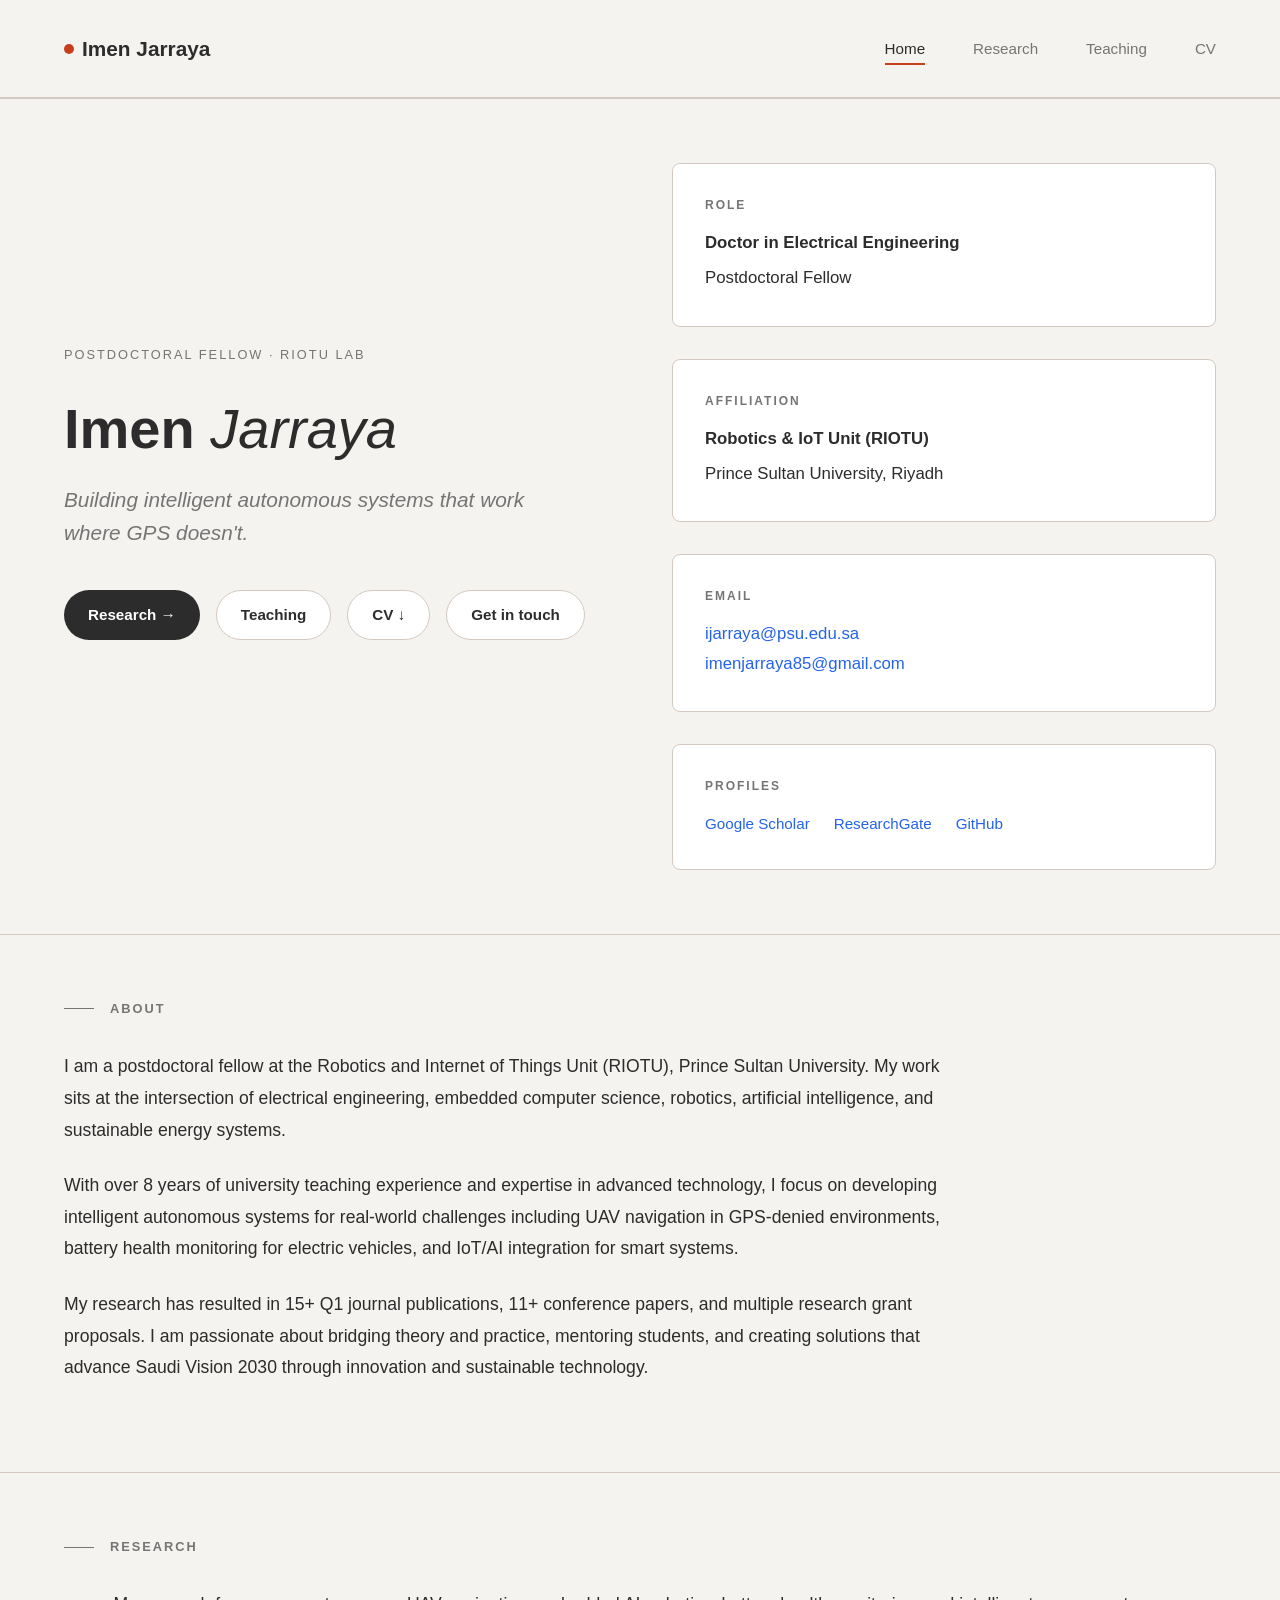
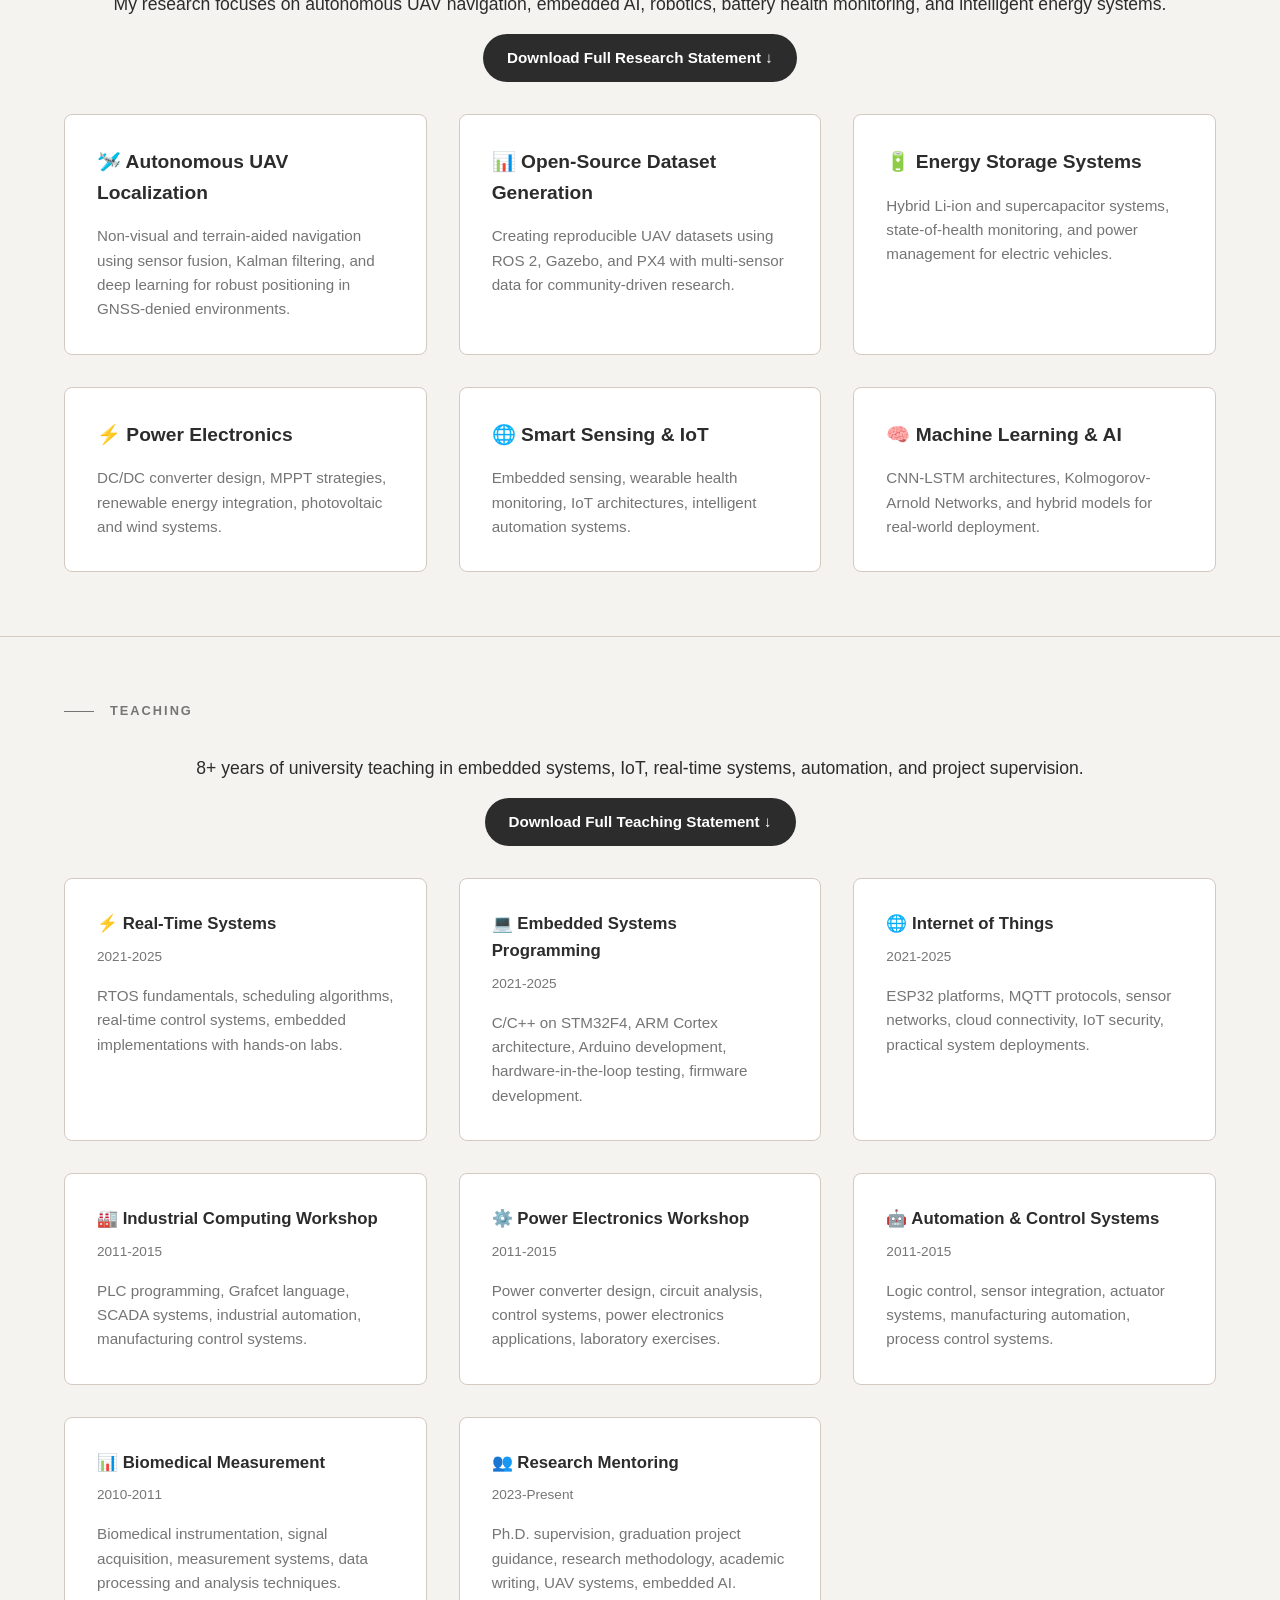
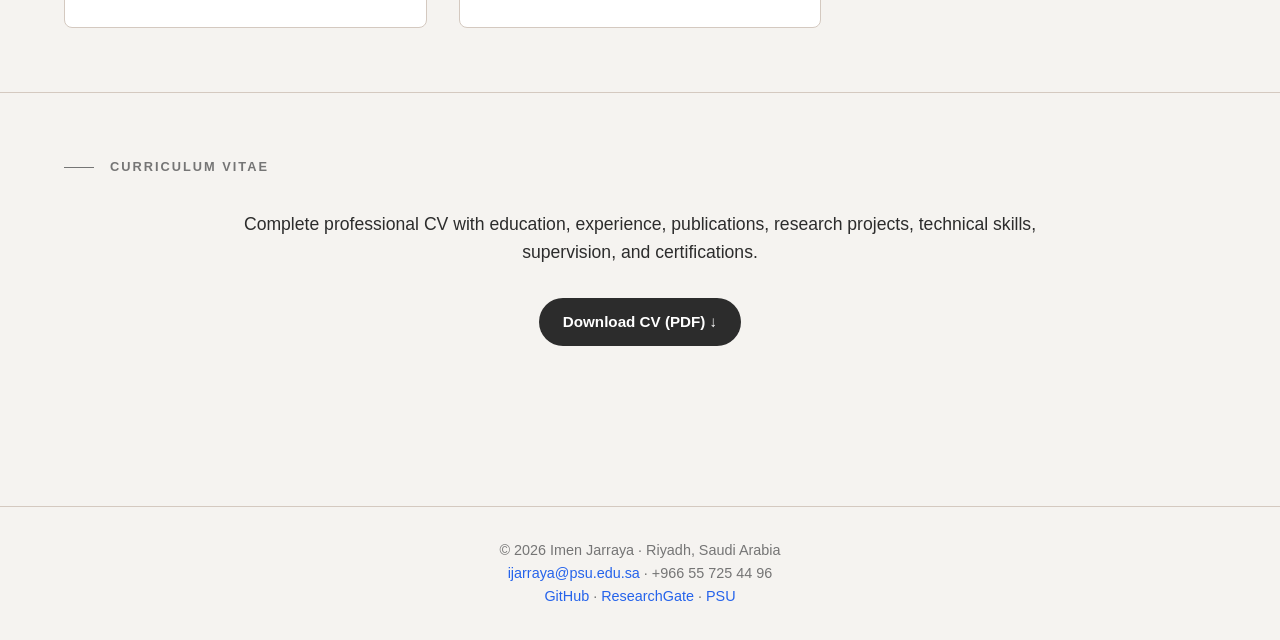
==== commit c1c1a8d4: "Update website: Remove TXT downloads, add clickable PDF documents (CV, Research Statement, Teaching " ====
--- a/index.html
+++ b/index.html
@@ -183,6 +183,18 @@
             padding: 2rem;
             border-radius: 8px;
             border: 1px solid var(--border-color);
+            cursor: pointer;
+            transition: all 0.3s;
+        }
+
+        .info-block:hover {
+            box-shadow: 0 4px 12px rgba(0,0,0,0.08);
+            border-color: var(--accent-red);
+        }
+
+        .info-block a {
+            text-decoration: none;
+            color: inherit;
         }
 
         .info-label {
@@ -312,58 +324,6 @@
             line-height: 1.6;
         }
 
-        /* Publications Section */
-        .publication-grid {
-            display: grid;
-            grid-template-columns: repeat(auto-fit, minmax(280px, 1fr));
-            gap: 2rem;
-            margin-top: 2rem;
-        }
-
-        .pub-card {
-            background: var(--white);
-            padding: 2rem;
-            border-radius: 8px;
-            border: 1px solid var(--border-color);
-        }
-
-        .pub-card h4 {
-            font-size: 1rem;
-            margin-bottom: 0.8rem;
-            color: var(--text-dark);
-            line-height: 1.5;
-        }
-
-        .pub-venue {
-            font-size: 0.85rem;
-            color: var(--accent-red);
-            font-weight: 600;
-            margin-bottom: 0.5rem;
-        }
-
-        .pub-date {
-            font-size: 0.85rem;
-            color: var(--text-muted);
-            margin-bottom: 1rem;
-        }
-
-        .pub-links {
-            display: flex;
-            gap: 1rem;
-            flex-wrap: wrap;
-        }
-
-        .pub-links a {
-            font-size: 0.9rem;
-            color: #2563EB;
-            text-decoration: none;
-            font-weight: 500;
-        }
-
-        .pub-links a:hover {
-            text-decoration: underline;
-        }
-
         /* Teaching Section */
         .teaching-grid {
             display: grid;
@@ -397,28 +357,6 @@
             line-height: 1.6;
         }
 
-        /* CV Section */
-        .cv-section {
-            text-align: center;
-            padding: 4rem;
-        }
-
-        .cv-section a {
-            display: inline-block;
-            padding: 1rem 2rem;
-            background: var(--text-dark);
-            color: var(--white);
-            text-decoration: none;
-            border-radius: 25px;
-            font-weight: 600;
-            transition: all 0.3s;
-            font-size: 1rem;
-        }
-
-        .cv-section a:hover {
-            background: var(--accent-red);
-        }
-
         /* Footer */
         footer {
             padding: 2rem 4rem;
@@ -427,6 +365,15 @@
             font-size: 0.9rem;
             border-top: 1px solid var(--border-color);
             margin-top: 4rem;
+        }
+
+        footer a {
+            color: #2563EB;
+            text-decoration: none;
+        }
+
+        footer a:hover {
+            text-decoration: underline;
         }
 
         /* Responsive */
@@ -440,7 +387,7 @@
                 font-size: 2.5rem;
             }
 
-            .nav {
+            nav {
                 padding: 1.5rem 2rem;
             }
 
@@ -448,7 +395,7 @@
                 gap: 2rem;
             }
 
-            section, .about, .cv-section {
+            section, .about {
                 padding: 2rem;
             }
         }
@@ -488,7 +435,6 @@
             }
 
             .research-grid,
-            .publication-grid,
             .teaching-grid {
                 grid-template-columns: 1fr;
             }
@@ -502,7 +448,6 @@
         <ul class="nav-links">
             <li><a href="#home" class="active">Home</a></li>
             <li><a href="#research">Research</a></li>
-            <li><a href="#publications">Publications</a></li>
             <li><a href="#teaching">Teaching</a></li>
             <li><a href="#cv">CV</a></li>
         </ul>
@@ -517,8 +462,8 @@
             
             <div class="cta-buttons">
                 <a href="#research" class="btn btn-primary">Research →</a>
-                <a href="#publications" class="btn btn-secondary">Publications</a>
-                <a href="CV_ImenJarraya.pdf" class="btn btn-secondary">CV (PDF) ↓</a>
+                <a href="#teaching" class="btn btn-secondary">Teaching</a>
+                <a href="CV_Imen_Jarraya.pdf" class="btn btn-secondary">CV ↓</a>
                 <a href="mailto:ijarraya@psu.edu.sa" class="btn btn-secondary">Get in touch</a>
             </div>
         </div>
@@ -567,13 +512,20 @@
             
             <p>With over 8 years of university teaching experience and expertise in advanced technology, I focus on developing intelligent autonomous systems for real-world challenges including UAV navigation in GPS-denied environments, battery health monitoring for electric vehicles, and IoT/AI integration for smart systems.</p>
             
-            <p>My research has resulted in 7+ Q1 journal publications, 11+ conference papers, and multiple research grant proposals. I am passionate about bridging theory and practice, mentoring students, and creating solutions that advance Saudi Vision 2030 through innovation and sustainable technology.</p>
+            <p>My research has resulted in 15+ Q1 journal publications, 11+ conference papers, and multiple research grant proposals. I am passionate about bridging theory and practice, mentoring students, and creating solutions that advance Saudi Vision 2030 through innovation and sustainable technology.</p>
         </div>
     </section>
 
     <!-- Research Section -->
     <section id="research">
         <h3 class="section-title">Research</h3>
+        <div style="text-align: center; margin-bottom: 2rem;">
+            <p style="font-size: 1.1rem; color: var(--text-dark); margin-bottom: 1rem;">
+                My research focuses on autonomous UAV navigation, embedded AI, robotics, battery health monitoring, and intelligent energy systems.
+            </p>
+            <a href="Imen_Jarraya_Research_Statement.pdf" class="btn btn-primary" download>Download Full Research Statement ↓</a>
+        </div>
+        
         <div class="research-grid">
             <div class="research-card">
                 <h3>🛩️ Autonomous UAV Localization</h3>
@@ -607,95 +559,16 @@
         </div>
     </section>
 
-    <!-- Publications Section -->
-    <section id="publications">
-        <h3 class="section-title">Publications</h3>
-        <div class="publication-grid">
-            <div class="pub-card">
-                <div class="pub-venue">Satellite Navigation (IF=10.1)</div>
-                <h4>CLAK: CNN-LSTM-Attention and KAN for Non-Visual UAV Localization</h4>
-                <div class="pub-date">2026</div>
-                <div class="pub-links">
-                    <a href="https://scholar.google.com/scholar?q=CLAK+CNN+LSTM+Attention" target="_blank">Scholar</a>
-                    <a href="https://link.springer.com/article/10.1186/s43020-026-00192-1" target="_blank">Paper</a>
-                </div>
-            </div>
-
-            <div class="pub-card">
-                <div class="pub-venue">Engineering Applications of AI (IF=8.0)</div>
-                <h4>Two-Stage Residual EKF using XGBoost and KAN</h4>
-                <div class="pub-date">2026</div>
-                <div class="pub-links">
-                    <a href="https://scholar.google.com/scholar?q=Residual+EKF+XGBoost" target="_blank">Scholar</a>
-                    <a href="https://www.sciencedirect.com/journal/engineering-applications-of-artificial-intelligence" target="_blank">Journal</a>
-                </div>
-            </div>
-
-            <div class="pub-card">
-                <div class="pub-venue">Satellite Navigation (IF=10.1)</div>
-                <h4>GNSS-Denied UAV Navigation: Computational Complexity Analysis</h4>
-                <div class="pub-date">2025</div>
-                <div class="pub-links">
-                    <a href="https://scholar.google.com/scholar?q=GNSS+denied+UAV" target="_blank">Scholar</a>
-                    <a href="https://link.springer.com/article/10.1186/s43020-025-00162-z" target="_blank">Paper</a>
-                </div>
-            </div>
-
-            <div class="pub-card">
-                <div class="pub-venue">Journal of Energy Storage (IF=9.8)</div>
-                <h4>SOH-KLSTM: Battery Health Monitoring with Hybrid Neural Networks</h4>
-                <div class="pub-date">2025</div>
-                <div class="pub-links">
-                    <a href="https://scholar.google.com/scholar?q=SOH+KLSTM+battery" target="_blank">Scholar</a>
-                    <a href="https://doi.org/10.1016/j.est.2025.116541" target="_blank">Paper</a>
-                </div>
-            </div>
-
-            <div class="pub-card">
-                <div class="pub-venue">Energy (IF=9.4)</div>
-                <h4>Optimizing EV Efficiency with Hybrid Energy Storage Systems</h4>
-                <div class="pub-date">2024</div>
-                <div class="pub-links">
-                    <a href="https://scholar.google.com/scholar?q=EV+hybrid+energy" target="_blank">Scholar</a>
-                    <a href="https://www.sciencedirect.com/journal/energy" target="_blank">Journal</a>
-                </div>
-            </div>
-
-            <div class="pub-card">
-                <div class="pub-venue">Results in Engineering (IF=7.9)</div>
-                <h4>OS-RFODG: Open-Source ROS2 Framework for UAV Datasets</h4>
-                <div class="pub-date">2025</div>
-                <div class="pub-links">
-                    <a href="https://scholar.google.com/scholar?q=RFODG+ROS2" target="_blank">Scholar</a>
-                    <a href="https://www.sciencedirect.com/science/article/pii/S2590123025026829" target="_blank">Paper</a>
-                </div>
-            </div>
-
-            <div class="pub-card">
-                <div class="pub-venue">IEEE Access (IF=3.6)</div>
-                <h4>Wearable Thoracic Surface Impedance for Continuous Cardiac Monitoring</h4>
-                <div class="pub-date">2024</div>
-                <div class="pub-links">
-                    <a href="https://scholar.google.com/scholar?q=wearable+thoracic+impedance" target="_blank">Scholar</a>
-                    <a href="https://ieeexplore.ieee.org/" target="_blank">IEEE</a>
-                </div>
-            </div>
-
-            <div class="pub-card">
-                <div class="pub-venue">Journal of Energy Storage (IF=9.8)</div>
-                <h4>Online State of Charge Estimation for Hybrid Electric Drive Vehicles</h4>
-                <div class="pub-date">2019</div>
-                <div class="pub-links">
-                    <a href="https://scholar.google.com/scholar?q=state+of+charge+estimation" target="_blank">Scholar</a>
-                    <a href="https://www.sciencedirect.com/journal/journal-of-energy-storage" target="_blank">Journal</a>
-                </div>
-            </div>
-        </div>
-    </section>
-
     <!-- Teaching Section -->
     <section id="teaching">
         <h3 class="section-title">Teaching</h3>
+        <div style="text-align: center; margin-bottom: 2rem;">
+            <p style="font-size: 1.1rem; color: var(--text-dark); margin-bottom: 1rem;">
+                8+ years of university teaching in embedded systems, IoT, real-time systems, automation, and project supervision.
+            </p>
+            <a href="Imen_Jarraya_Teaching_Statement.pdf" class="btn btn-primary" download>Download Full Teaching Statement ↓</a>
+        </div>
+
         <div class="teaching-grid">
             <div class="course-card">
                 <h4>⚡ Real-Time Systems</h4>
@@ -706,56 +579,64 @@
             <div class="course-card">
                 <h4>💻 Embedded Systems Programming</h4>
                 <div class="course-year">2021-2025</div>
-                <p>C/C++ on STM32F4, ARM Cortex architecture, Arduino development, hardware-in-the-loop testing.</p>
+                <p>C/C++ on STM32F4, ARM Cortex architecture, Arduino development, hardware-in-the-loop testing, firmware development.</p>
             </div>
 
             <div class="course-card">
                 <h4>🌐 Internet of Things</h4>
                 <div class="course-year">2021-2025</div>
-                <p>ESP32 platforms, MQTT protocols, sensor networks, cloud connectivity, IoT security, practical deployments.</p>
+                <p>ESP32 platforms, MQTT protocols, sensor networks, cloud connectivity, IoT security, practical system deployments.</p>
             </div>
 
             <div class="course-card">
                 <h4>🏭 Industrial Computing Workshop</h4>
                 <div class="course-year">2011-2015</div>
-                <p>PLC programming, Grafcet language, SCADA systems, industrial automation, manufacturing control.</p>
+                <p>PLC programming, Grafcet language, SCADA systems, industrial automation, manufacturing control systems.</p>
             </div>
 
             <div class="course-card">
                 <h4>⚙️ Power Electronics Workshop</h4>
                 <div class="course-year">2011-2015</div>
-                <p>Power converter design, circuit analysis, control systems, power electronics applications, labs.</p>
+                <p>Power converter design, circuit analysis, control systems, power electronics applications, laboratory exercises.</p>
             </div>
 
             <div class="course-card">
                 <h4>🤖 Automation & Control Systems</h4>
                 <div class="course-year">2011-2015</div>
-                <p>Logic control, sensor integration, actuator systems, manufacturing automation, process control.</p>
+                <p>Logic control, sensor integration, actuator systems, manufacturing automation, process control systems.</p>
             </div>
 
             <div class="course-card">
                 <h4>📊 Biomedical Measurement</h4>
                 <div class="course-year">2010-2011</div>
-                <p>Biomedical instrumentation, signal acquisition, measurement systems, data processing techniques.</p>
+                <p>Biomedical instrumentation, signal acquisition, measurement systems, data processing and analysis techniques.</p>
             </div>
 
             <div class="course-card">
                 <h4>👥 Research Mentoring</h4>
                 <div class="course-year">2023-Present</div>
-                <p>Ph.D. supervision, graduation project guidance, research methodology, academic writing, UAV systems.</p>
+                <p>Ph.D. supervision, graduation project guidance, research methodology, academic writing, UAV systems, embedded AI.</p>
             </div>
         </div>
     </section>
 
     <!-- CV Section -->
-    <section id="cv" class="cv-section">
-        <h3 class="section-title" style="justify-content: center;">CV</h3>
-        <a href="CV_ImenJarraya.pdf" download>Download Full CV (PDF)</a>
+    <section id="cv" style="text-align: center;">
+        <h3 class="section-title">Curriculum Vitae</h3>
+        <p style="font-size: 1.1rem; color: var(--text-dark); margin-bottom: 2rem; max-width: 800px; margin-left: auto; margin-right: auto;">
+            Complete professional CV with education, experience, publications, research projects, technical skills, supervision, and certifications.
+        </p>
+        <a href="CV_Imen_Jarraya.pdf" class="btn btn-primary" download style="margin-bottom: 2rem;">Download CV (PDF) ↓</a>
     </section>
 
     <!-- Footer -->
     <footer>
-        <p>© 2026 Imen Jarraya. Postdoctoral Fellow at Prince Sultan University (RIOTU Lab), Riyadh, Saudi Arabia.</p>
+        <p>© 2026 Imen Jarraya · Riyadh, Saudi Arabia<br>
+        <a href="mailto:ijarraya@psu.edu.sa">ijarraya@psu.edu.sa</a> · +966 55 725 44 96<br>
+        <a href="https://github.com/" target="_blank">GitHub</a> · 
+        <a href="https://www.researchgate.net/profile/Imen-Jarraya-2" target="_blank">ResearchGate</a> · 
+        <a href="https://www.psu.edu.sa/" target="_blank">PSU</a>
+        </p>
     </footer>
 
     <script>
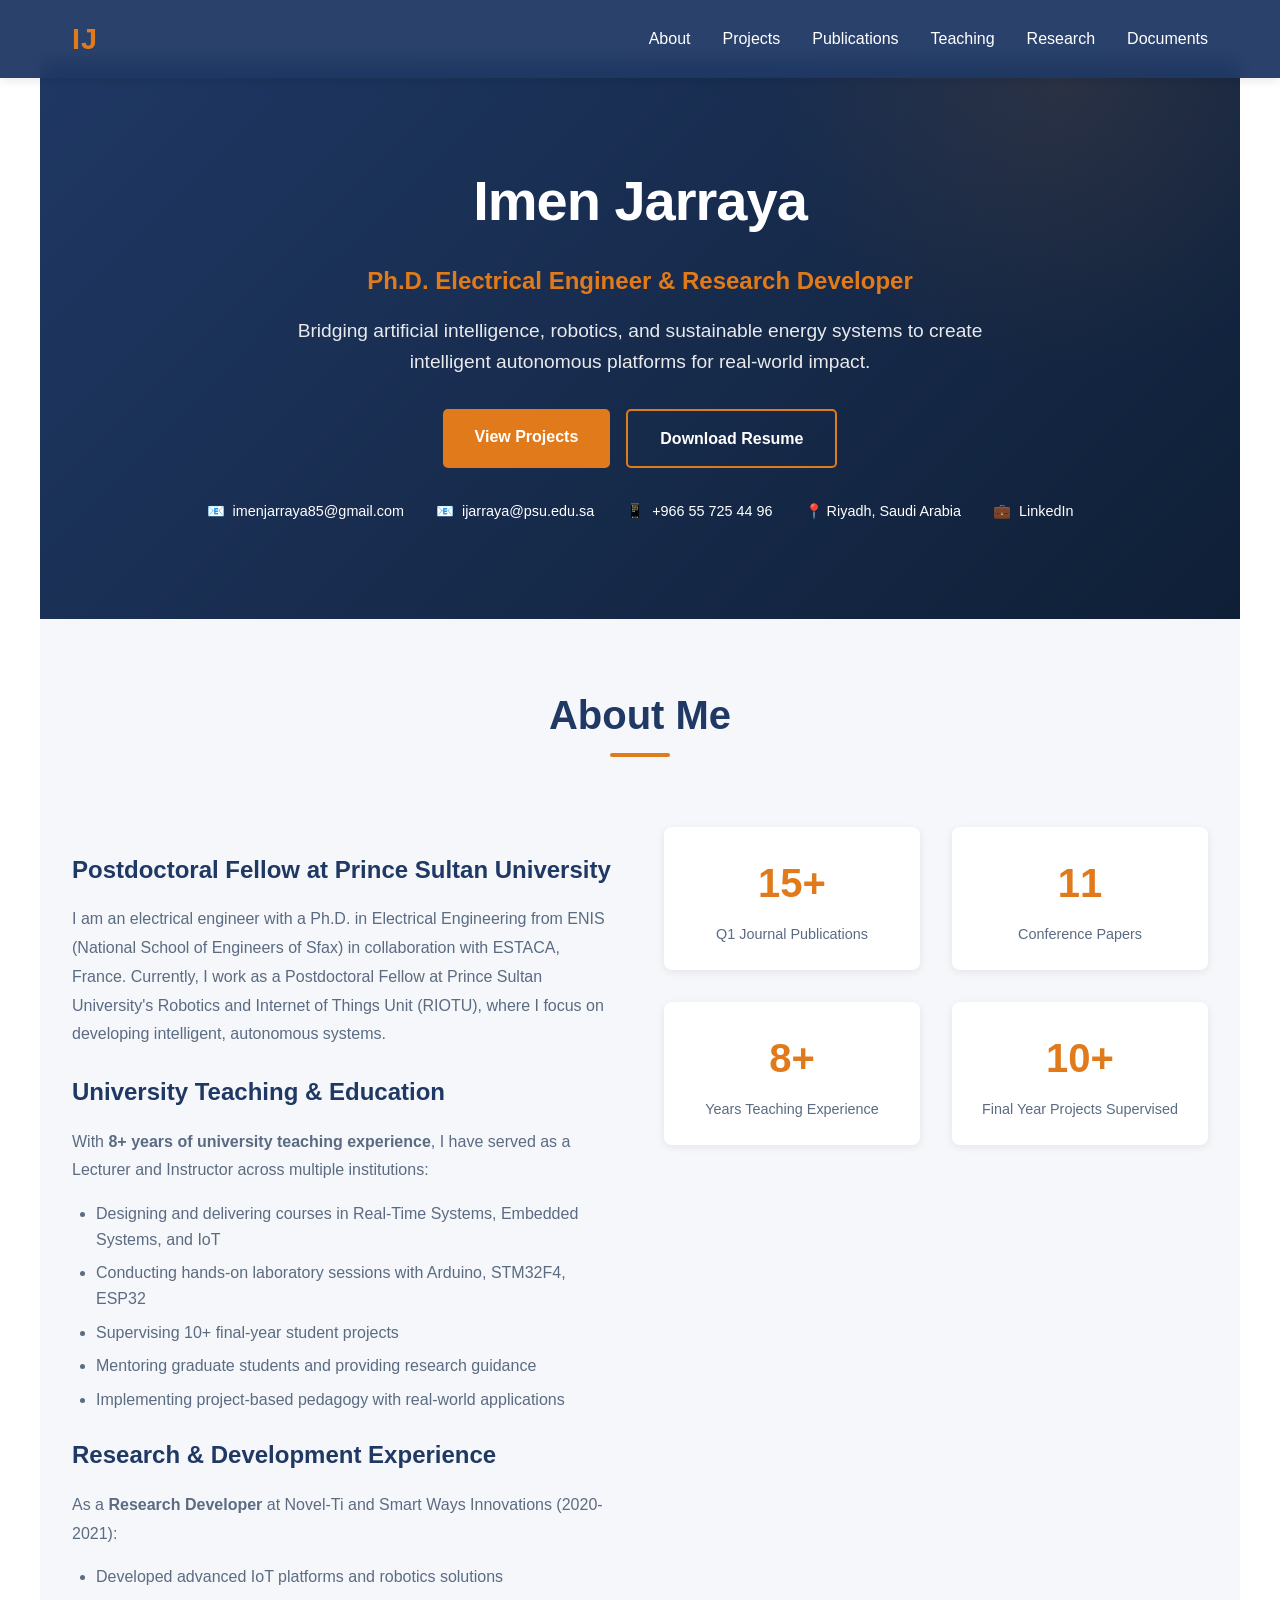
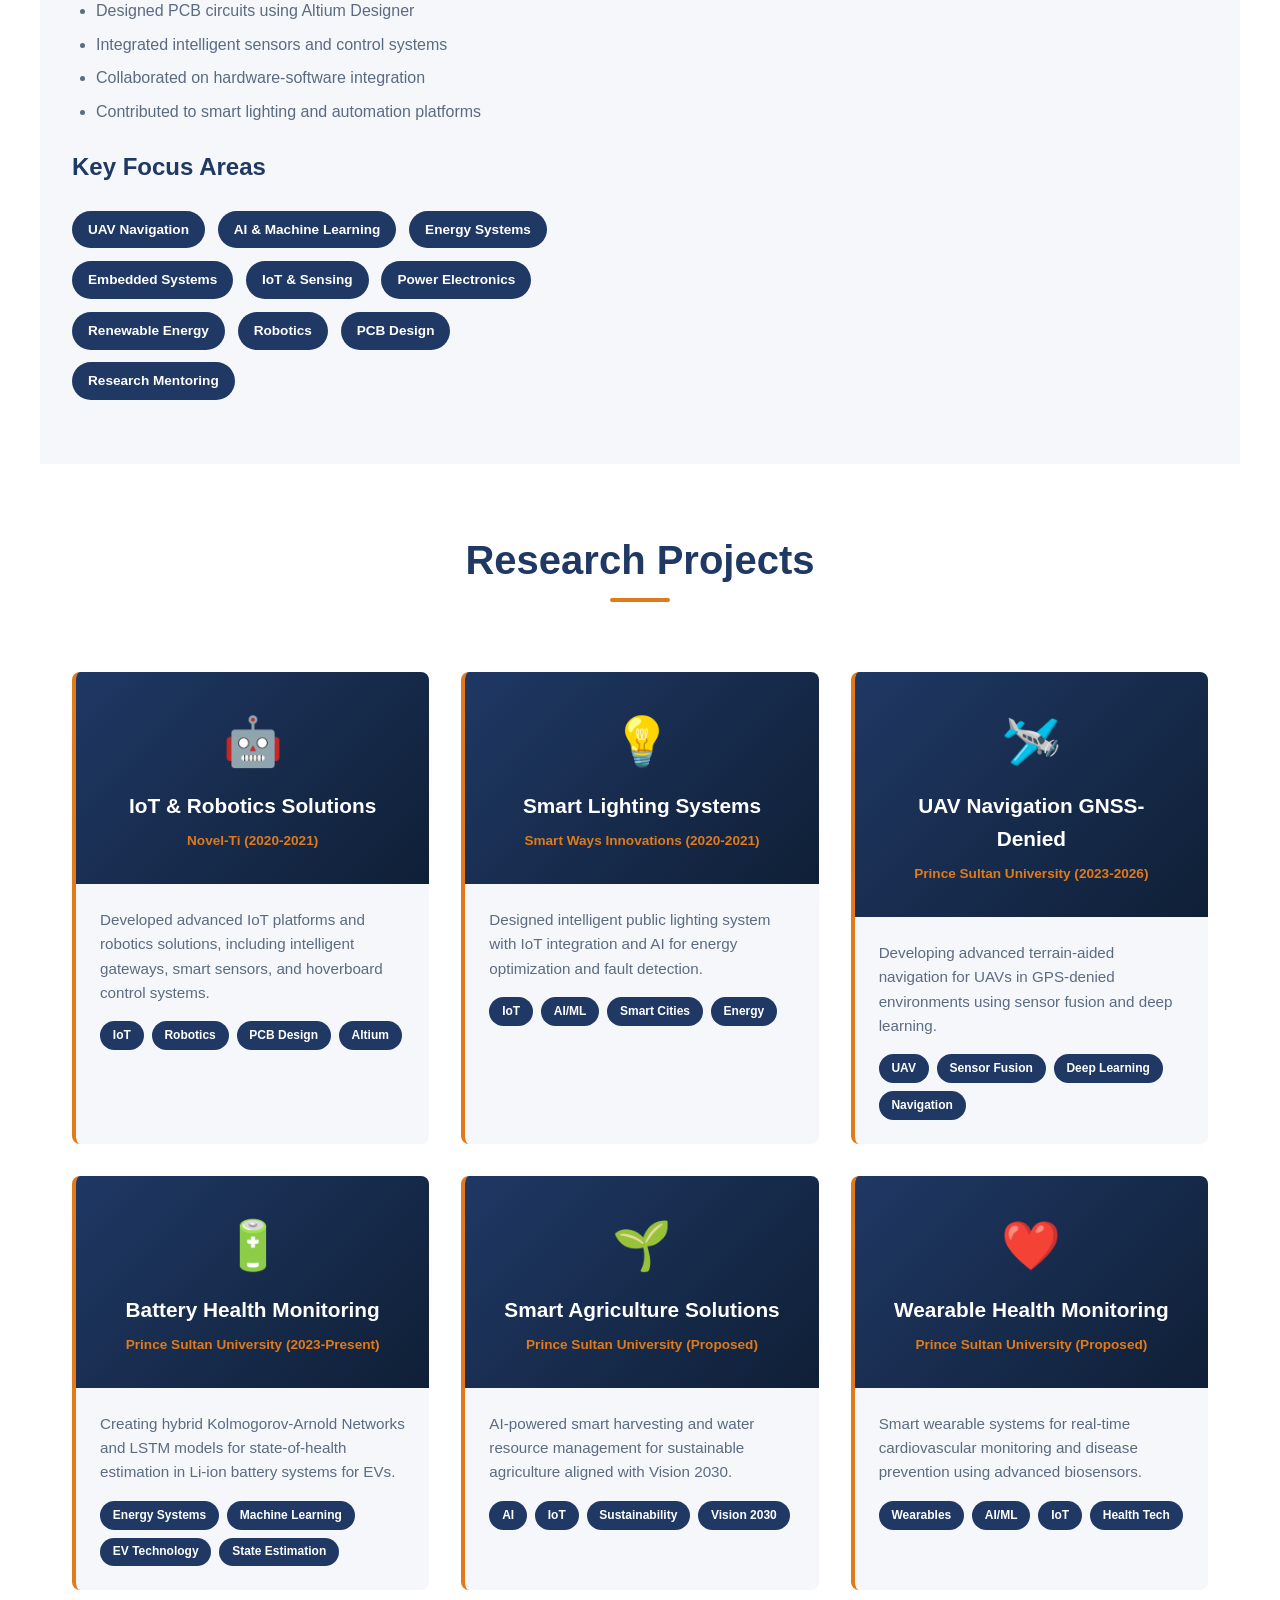
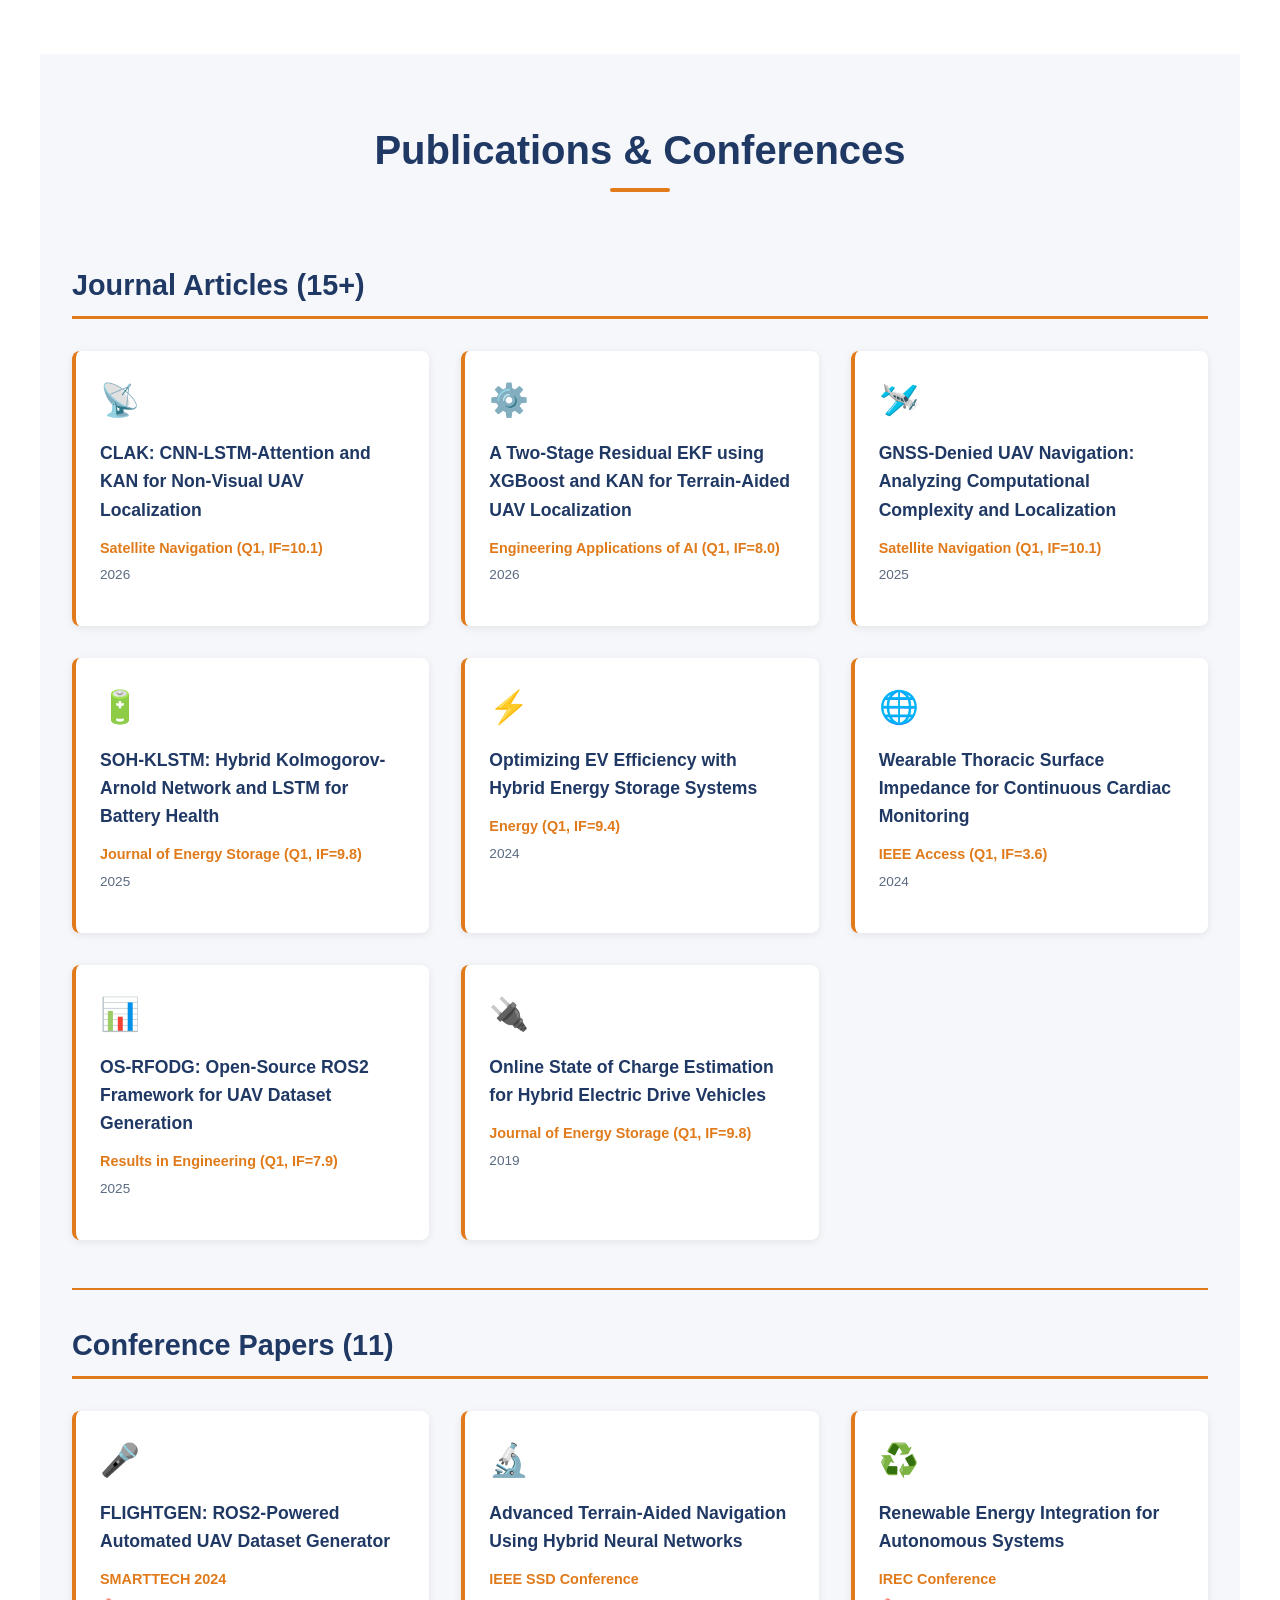
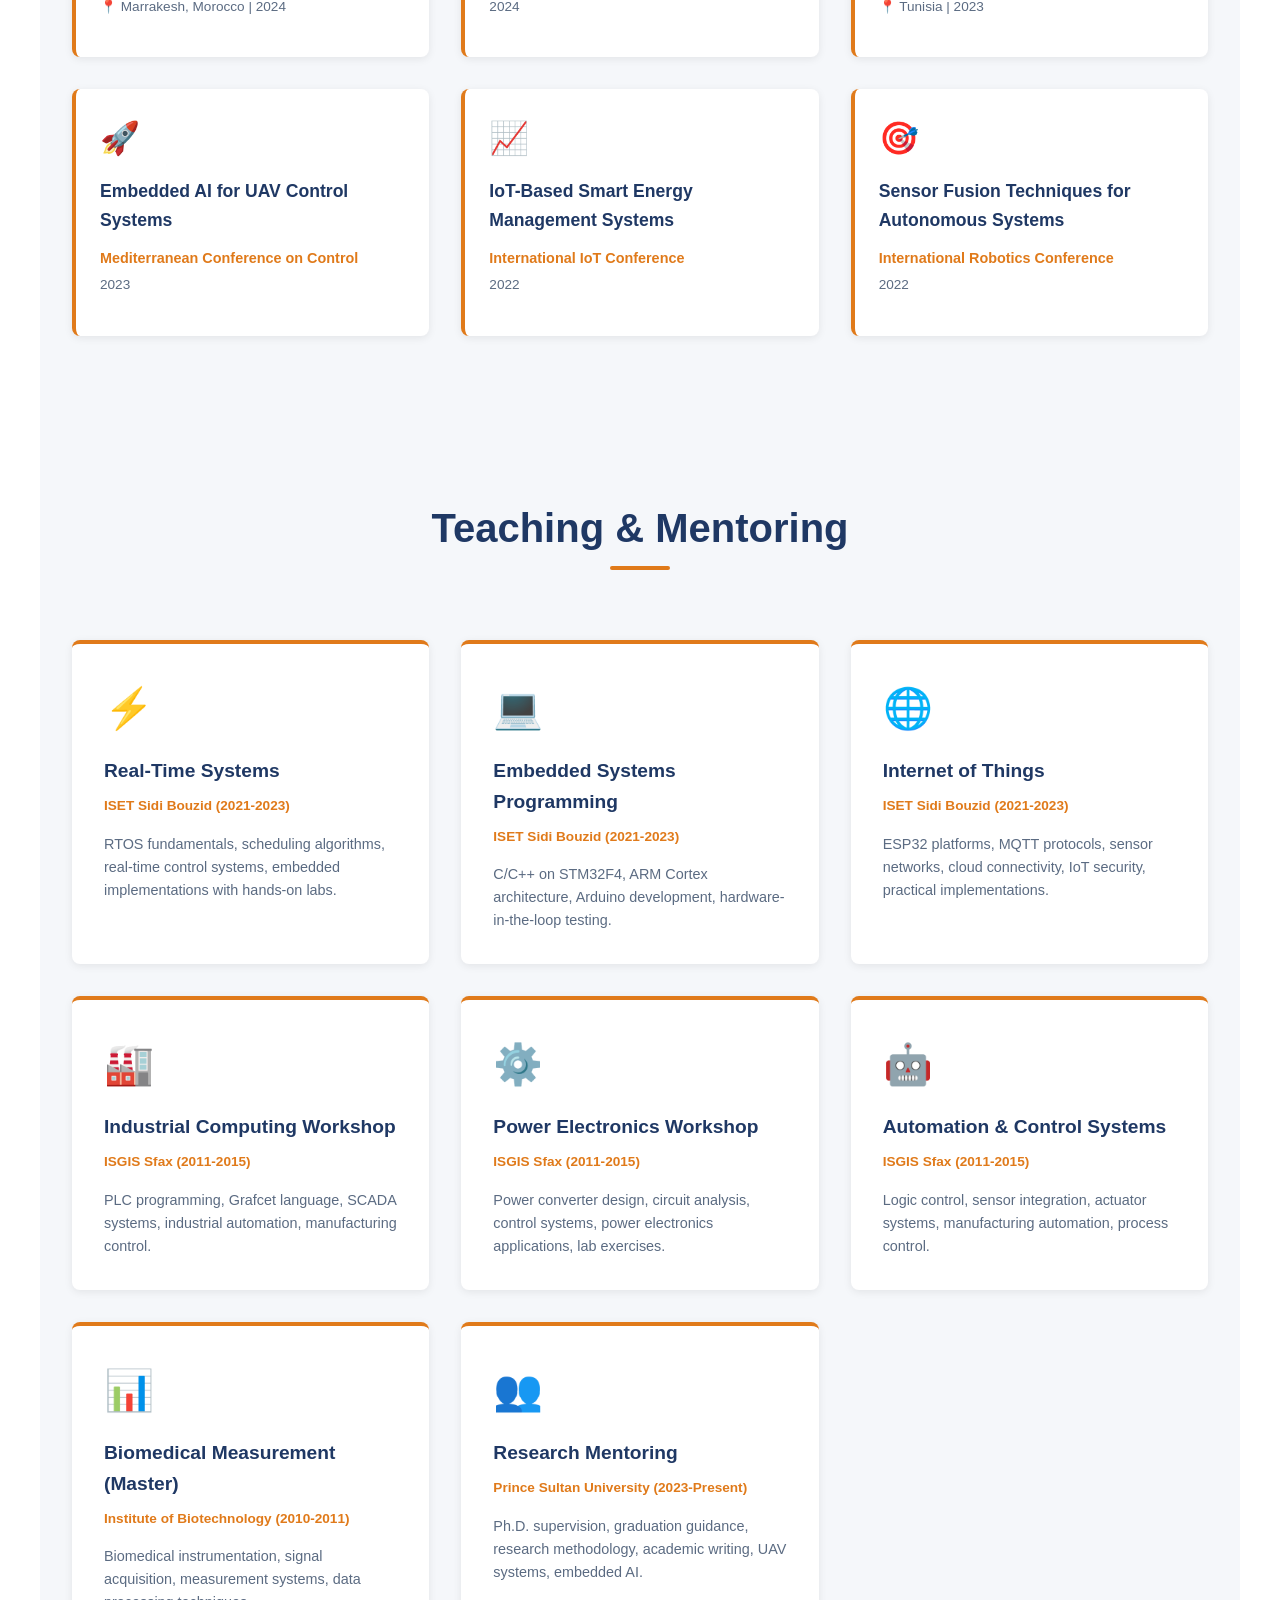
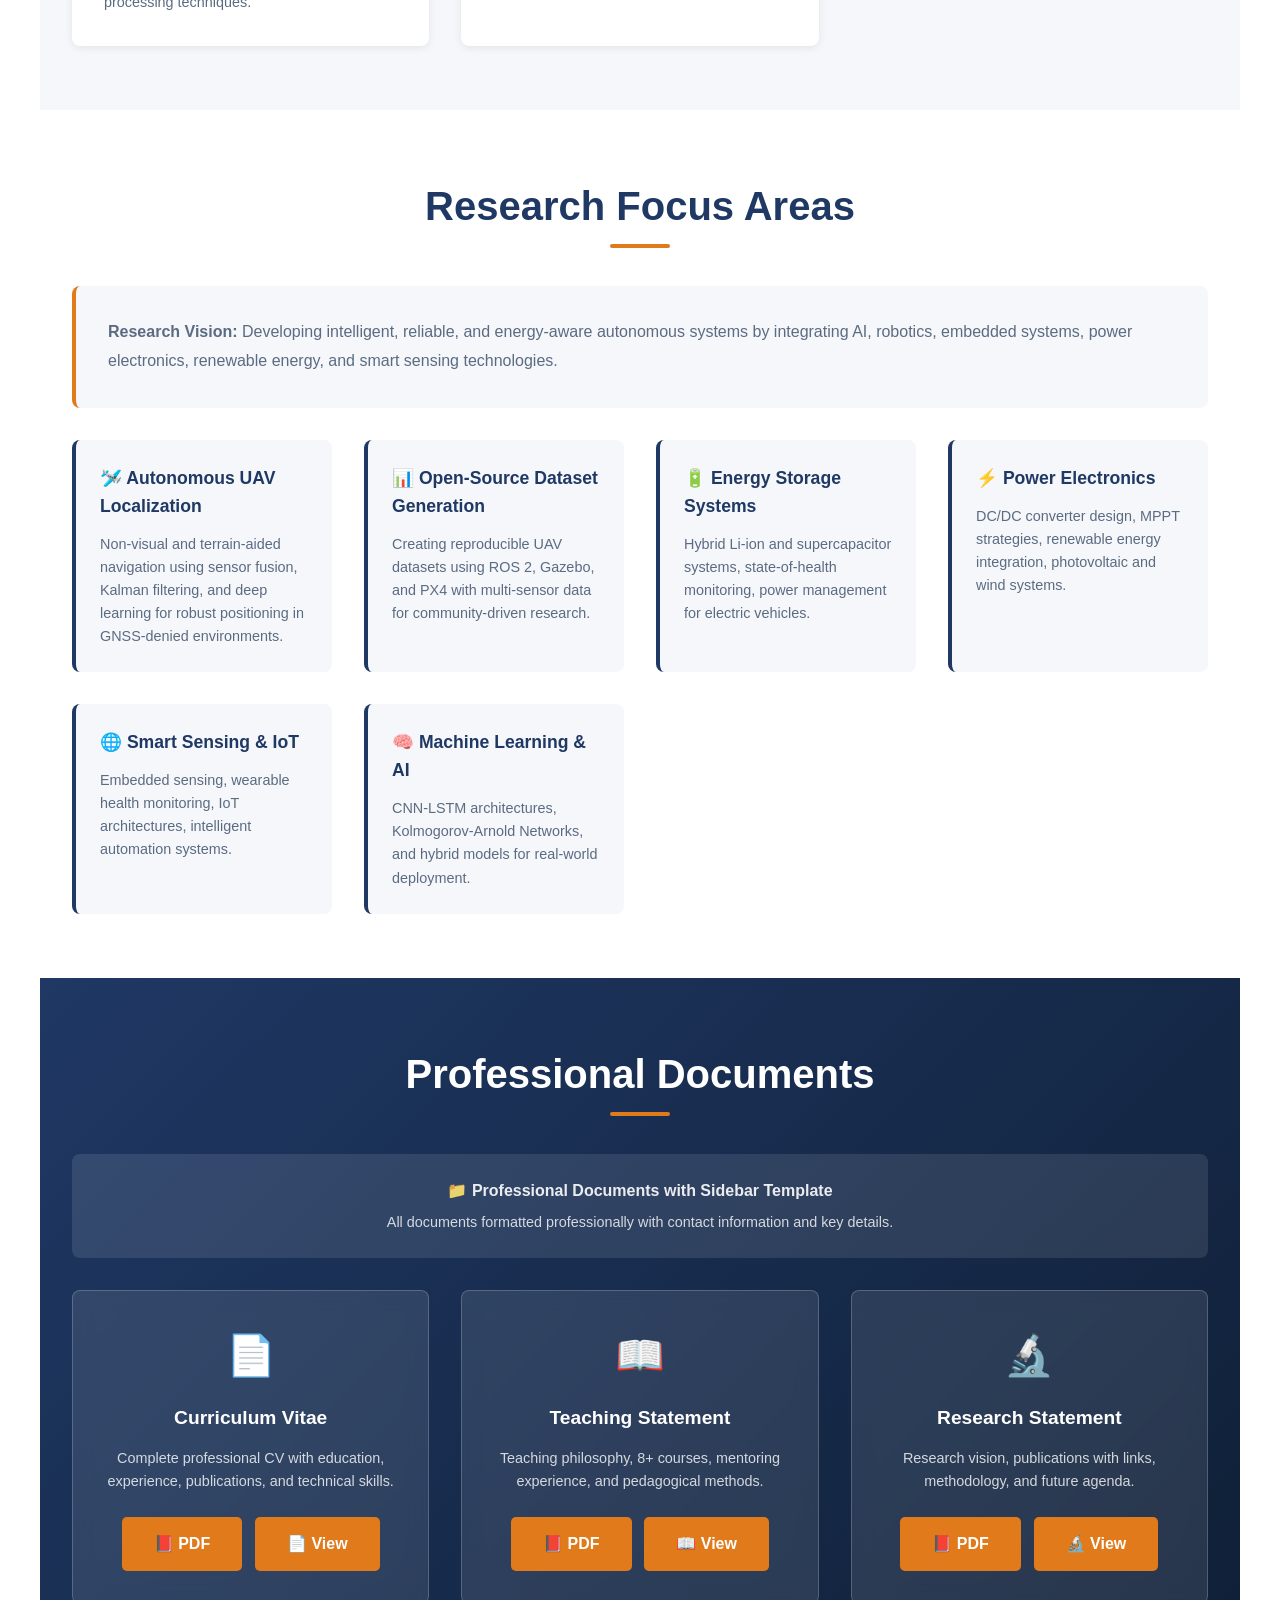
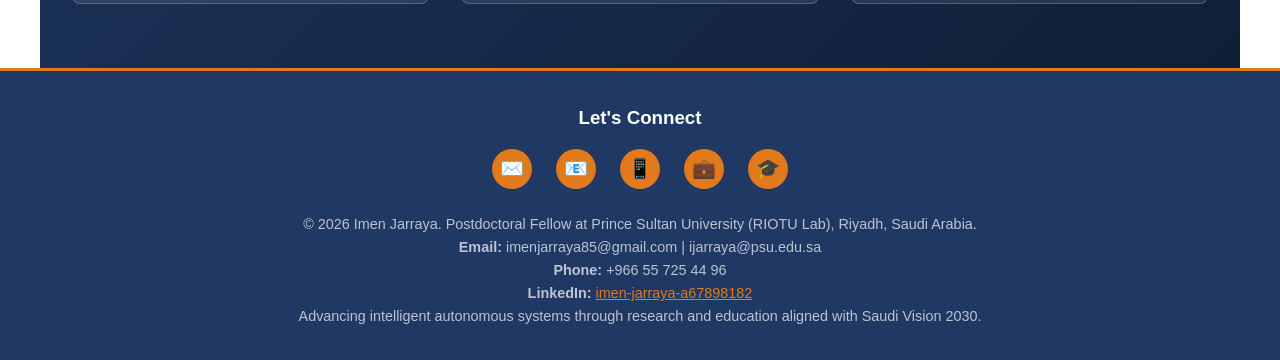
==== commit 6f07e97d: "Update site – single PDF viewer, unified styling" ====
--- a/index.html
+++ b/index.html
@@ -1,655 +1,1560 @@
 <!DOCTYPE html>
 <html lang="en">
+
 <head>
-    <meta charset="UTF-8">
-    <meta name="viewport" content="width=device-width, initial-scale=1.0">
-    <title>Imen Jarraya - Electrical Engineer & Postdoctoral Fellow</title>
-    <style>
-        * {
-            margin: 0;
-            padding: 0;
-            box-sizing: border-box;
+  <meta charset="UTF-8">
+  <meta name="viewport" content="width=device-width, initial-scale=1.0">
+  <meta name="description" content="Imen Jarraya - Electrical Engineer & Research Developer portfolio showcasing projects, publications, teaching, and research in AI, robotics, and sustainable energy.">
+  <meta name="keywords" content="Imen Jarraya, electrical engineering, AI, robotics, sustainable energy, research, portfolio">
+  <meta property="og:title" content="Imen Jarraya - Electrical Engineer & Research Developer">
+  <meta property="og:description" content="Portfolio of Imen Jarraya featuring projects, publications, and research in AI and robotics.">
+  <meta property="og:type" content="website">
+  <meta property="og:url" content="https://imenjarraya.github.io/">
+  <title>Imen Jarraya - Electrical Engineer & Research Developer</title>
+  <!-- Google Font -->
+  <link href="https://fonts.googleapis.com/css2?family=Inter:wght@400;600;700&display=swap" rel="stylesheet">
+  <style>
+    * {
+      margin: 0;
+      padding: 0;
+      box-sizing: border-box;
+    }
+
+    :root {
+      --primary-navy: #1F3864;
+      --secondary-orange: #E07A1A;
+      --text-dark: #1F1F1F;
+      --text-light: #FFFFFF;
+      --accent-light: #F5F7FA;
+      --accent-muted: #5B6B82;
+      --border-light: #D5DFE8;
+    }
+
+    html {
+      scroll-behavior: smooth;
+    }
+
+    body {
+      font-family: 'Segoe UI', Tahoma, Geneva, Verdana, sans-serif;
+      color: var(--text-dark);
+      line-height: 1.6;
+      overflow-x: hidden;
+    }
+
+    /* Navigation */
+    nav {
+      position: fixed;
+      top: 0;
+      width: 100%;
+      background: rgba(31, 56, 100, 0.95);
+      backdrop-filter: blur(10px);
+      z-index: 1000;
+      padding: 1rem 0;
+      box-shadow: 0 2px 10px rgba(0, 0, 0, 0.1);
+    }
+
+    .nav-container {
+      max-width: 1200px;
+      margin: 0 auto;
+      display: flex;
+      justify-content: space-between;
+      align-items: center;
+      padding: 0 2rem;
+    }
+
+    .nav-logo {
+      font-size: 1.8rem;
+      font-weight: bold;
+      color: var(--secondary-orange);
+      letter-spacing: 1px;
+    }
+
+    .nav-links {
+      display: flex;
+      gap: 2rem;
+      list-style: none;
+    }
+
+    .nav-links a {
+      color: var(--text-light);
+      text-decoration: none;
+      font-weight: 500;
+      transition: color 0.3s;
+    }
+
+    .nav-links a:hover {
+      color: var(--secondary-orange);
+    }
+
+    /* Hero Section */
+    .hero {
+      margin-top: 60px;
+      background: linear-gradient(135deg, var(--primary-navy) 0%, #0f1f36 100%);
+      color: var(--text-light);
+      padding: 6rem 2rem;
+      text-align: center;
+      position: relative;
+      overflow: hidden;
+    }
+
+    .hero::before {
+      content: '';
+      position: absolute;
+      top: -50%;
+      right: -10%;
+      width: 600px;
+      height: 600px;
+      background: radial-gradient(circle, rgba(224, 122, 26, 0.1) 0%, transparent 70%);
+      border-radius: 50%;
+      animation: float 6s ease-in-out infinite;
+    }
+
+    .hero-content {
+      max-width: 1000px;
+      margin: 0 auto;
+      position: relative;
+      z-index: 1;
+    }
+
+    .hero h1 {
+      font-size: 3.5rem;
+      font-weight: 700;
+      margin-bottom: 1rem;
+      letter-spacing: -1px;
+    }
+
+    .hero .subtitle {
+      font-size: 1.5rem;
+      color: var(--secondary-orange);
+      margin-bottom: 1rem;
+      font-weight: 600;
+    }
+
+    .hero .tagline {
+      font-size: 1.2rem;
+      color: rgba(255, 255, 255, 0.9);
+      margin-bottom: 2rem;
+      max-width: 700px;
+      margin-left: auto;
+      margin-right: auto;
+    }
+
+    .hero-cta {
+      display: flex;
+      gap: 1rem;
+      justify-content: center;
+      flex-wrap: wrap;
+      margin-top: 2rem;
+    }
+
+    .btn {
+      padding: 0.9rem 2rem;
+      border: none;
+      border-radius: 5px;
+      font-weight: 600;
+      cursor: pointer;
+      transition: all 0.3s;
+      text-decoration: none;
+      display: inline-block;
+      font-size: 1rem;
+    }
+
+    .btn-primary {
+      background: var(--secondary-orange);
+      color: var(--text-light);
+    }
+
+    .btn-primary:hover {
+      background: #d86910;
+      transform: translateY(-2px);
+      box-shadow: 0 5px 15px rgba(224, 122, 26, 0.3);
+    }
+
+    .btn-secondary {
+      background: transparent;
+      color: var(--text-light);
+      border: 2px solid var(--secondary-orange);
+    }
+
+    .btn-secondary:hover {
+      background: var(--secondary-orange);
+      color: var(--text-light);
+    }
+
+    .contact-info {
+      display: flex;
+      justify-content: center;
+      gap: 2rem;
+      margin-top: 2rem;
+      flex-wrap: wrap;
+      font-size: 0.9rem;
+    }
+
+    .contact-info span {
+      display: flex;
+      align-items: center;
+      gap: 0.5rem;
+    }
+
+    .contact-info a {
+      color: inherit;
+      text-decoration: none;
+      transition: color 0.3s;
+    }
+
+    .contact-info a:hover {
+      color: var(--secondary-orange);
+    }
+
+    @keyframes float {
+
+      0%,
+      100% {
+        transform: translateY(0px);
+      }
+
+      50% {
+        transform: translateY(20px);
+      }
+    }
+
+    /* Sections */
+    section {
+      padding: 4rem 2rem;
+      max-width: 1200px;
+      margin: 0 auto;
+    }
+
+    .section-title {
+      font-size: 2.5rem;
+      font-weight: 700;
+      color: var(--primary-navy);
+      margin-bottom: 3rem;
+      text-align: center;
+      position: relative;
+      display: inline-block;
+      width: 100%;
+    }
+
+    .section-title::after {
+      content: '';
+      position: absolute;
+      bottom: -10px;
+      left: 50%;
+      transform: translateX(-50%);
+      width: 60px;
+      height: 4px;
+      background: var(--secondary-orange);
+      border-radius: 2px;
+    }
+
+    #about {
+      background: var(--accent-light);
+    }
+
+    .about-content {
+      display: grid;
+      grid-template-columns: 1fr 1fr;
+      gap: 3rem;
+      align-items: start;
+      margin-top: 2rem;
+    }
+
+    .about-text h3 {
+      color: var(--primary-navy);
+      font-size: 1.5rem;
+      margin-bottom: 1rem;
+      margin-top: 1.5rem;
+    }
+
+    .about-text p {
+      color: var(--accent-muted);
+      margin-bottom: 1rem;
+      line-height: 1.8;
+    }
+
+    .about-text ul {
+      margin: 1rem 0;
+      padding-left: 1.5rem;
+      color: var(--accent-muted);
+    }
+
+    .about-text ul li {
+      margin-bottom: 0.5rem;
+    }
+
+    .expertise-tags {
+      display: flex;
+      flex-wrap: wrap;
+      gap: 0.8rem;
+      margin-top: 1.5rem;
+    }
+
+    .tag {
+      background: var(--primary-navy);
+      color: var(--text-light);
+      padding: 0.5rem 1rem;
+      border-radius: 20px;
+      font-size: 0.85rem;
+      font-weight: 600;
+    }
+
+    .about-stats {
+      display: grid;
+      grid-template-columns: repeat(2, 1fr);
+      gap: 2rem;
+    }
+
+    .stat {
+      background: var(--text-light);
+      padding: 1.5rem;
+      border-radius: 8px;
+      text-align: center;
+      box-shadow: 0 2px 8px rgba(0, 0, 0, 0.08);
+    }
+
+    .stat-number {
+      font-size: 2.5rem;
+      font-weight: bold;
+      color: var(--secondary-orange);
+    }
+
+    .stat-label {
+      color: var(--accent-muted);
+      font-size: 0.9rem;
+      margin-top: 0.5rem;
+    }
+
+    /* Projects Section */
+    #projects {
+      background: var(--text-light);
+    }
+
+    .projects-grid {
+      display: grid;
+      grid-template-columns: repeat(auto-fit, minmax(300px, 1fr));
+      gap: 2rem;
+      margin-top: 2rem;
+    }
+
+    .project-card {
+      background: var(--accent-light);
+      border-radius: 8px;
+      overflow: hidden;
+      transition: all 0.3s;
+      border-left: 4px solid var(--secondary-orange);
+    }
+
+    .project-card:hover {
+      transform: translateY(-5px);
+      box-shadow: 0 10px 30px rgba(31, 56, 100, 0.15);
+    }
+
+    .project-header {
+      background: linear-gradient(135deg, var(--primary-navy), #0f1f36);
+      color: var(--text-light);
+      padding: 2rem;
+      text-align: center;
+      min-height: 150px;
+      display: flex;
+      flex-direction: column;
+      justify-content: center;
+      align-items: center;
+    }
+
+    .project-icon {
+      font-size: 3rem;
+      margin-bottom: 0.5rem;
+    }
+
+    .project-title {
+      font-size: 1.3rem;
+      font-weight: 700;
+      margin-bottom: 0.5rem;
+    }
+
+    .project-company {
+      font-size: 0.85rem;
+      color: var(--secondary-orange);
+      font-weight: 600;
+    }
+
+    .project-body {
+      padding: 1.5rem;
+    }
+
+    .project-description {
+      color: var(--accent-muted);
+      font-size: 0.95rem;
+      margin-bottom: 1rem;
+      line-height: 1.6;
+    }
+
+    .project-tech {
+      display: flex;
+      flex-wrap: wrap;
+      gap: 0.5rem;
+    }
+
+    .tech-tag {
+      background: var(--primary-navy);
+      color: var(--text-light);
+      padding: 0.3rem 0.8rem;
+      border-radius: 15px;
+      font-size: 0.75rem;
+      font-weight: 600;
+    }
+
+    /* Publications Section */
+    #publications {
+      background: var(--accent-light);
+    }
+
+    .publication-grid {
+      display: grid;
+      grid-template-columns: repeat(auto-fit, minmax(280px, 1fr));
+      gap: 2rem;
+      margin-top: 2rem;
+    }
+
+    .publication-card {
+      background: var(--text-light);
+      padding: 1.5rem;
+      border-radius: 8px;
+      border-left: 4px solid var(--secondary-orange);
+      box-shadow: 0 2px 8px rgba(0, 0, 0, 0.08);
+      transition: all 0.3s;
+    }
+
+    .publication-card:hover {
+      transform: translateY(-3px);
+      box-shadow: 0 8px 20px rgba(0, 0, 0, 0.12);
+    }
+
+    .pub-icon {
+      font-size: 2rem;
+      margin-bottom: 0.8rem;
+    }
+
+    .publication-card h4 {
+      font-size: 1.1rem;
+      color: var(--primary-navy);
+      margin-bottom: 0.8rem;
+      font-weight: 700;
+    }
+
+    .pub-venue {
+      color: var(--secondary-orange);
+      font-weight: 600;
+      font-size: 0.9rem;
+      margin-bottom: 0.3rem;
+    }
+
+    .pub-date {
+      color: var(--accent-muted);
+      font-size: 0.85rem;
+      margin-bottom: 1rem;
+    }
+
+    .btn-pub {
+      color: var(--secondary-orange);
+      text-decoration: none;
+      font-weight: 600;
+      font-size: 0.9rem;
+      transition: all 0.3s;
+      cursor: pointer;
+    }
+
+    .btn-pub:hover {
+      color: var(--primary-navy);
+    }
+
+    /* Teaching Section */
+    #teaching {
+      background: var(--accent-light);
+    }
+
+    .teaching-content {
+      display: grid;
+      grid-template-columns: repeat(auto-fit, minmax(280px, 1fr));
+      gap: 2rem;
+      margin-top: 2rem;
+    }
+
+    .course-card {
+      background: var(--text-light);
+      padding: 2rem;
+      border-radius: 8px;
+      box-shadow: 0 2px 8px rgba(0, 0, 0, 0.08);
+      transition: all 0.3s;
+      border-top: 4px solid var(--secondary-orange);
+    }
+
+    .course-card:hover {
+      box-shadow: 0 8px 20px rgba(0, 0, 0, 0.12);
+      transform: translateY(-3px);
+    }
+
+    .course-icon {
+      font-size: 2.5rem;
+      margin-bottom: 1rem;
+    }
+
+    .course-name {
+      font-size: 1.2rem;
+      font-weight: 700;
+      color: var(--primary-navy);
+      margin-bottom: 0.5rem;
+    }
+
+    .course-institution {
+      font-size: 0.85rem;
+      color: var(--secondary-orange);
+      margin-bottom: 1rem;
+      font-weight: 600;
+    }
+
+    .course-topics {
+      color: var(--accent-muted);
+      font-size: 0.9rem;
+      line-height: 1.6;
+    }
+
+    /* Research Section */
+    #research {
+      background: var(--text-light);
+    }
+
+    .research-intro {
+      background: var(--accent-light);
+      padding: 2rem;
+      border-radius: 8px;
+      border-left: 4px solid var(--secondary-orange);
+      margin-bottom: 2rem;
+      color: var(--accent-muted);
+      line-height: 1.8;
+    }
+
+    .research-grid {
+      display: grid;
+      grid-template-columns: repeat(auto-fit, minmax(250px, 1fr));
+      gap: 2rem;
+      margin-top: 2rem;
+    }
+
+    .research-card {
+      background: var(--accent-light);
+      padding: 1.5rem;
+      border-radius: 8px;
+      border-left: 4px solid var(--primary-navy);
+    }
+
+    .research-card h4 {
+      color: var(--primary-navy);
+      margin-bottom: 0.8rem;
+      font-size: 1.1rem;
+    }
+
+    .research-card p {
+      color: var(--accent-muted);
+      font-size: 0.9rem;
+      line-height: 1.6;
+    }
+
+    /* Downloads Section */
+    #downloads {
+      background: linear-gradient(135deg, var(--primary-navy) 0%, #0f1f36 100%);
+      color: var(--text-light);
+    }
+
+    #downloads .section-title {
+      color: var(--text-light);
+    }
+
+    #downloads .section-title::after {
+      background: var(--secondary-orange);
+    }
+
+    .downloads-grid {
+      display: grid;
+      grid-template-columns: repeat(auto-fit, minmax(250px, 1fr));
+      gap: 2rem;
+      margin-top: 2rem;
+    }
+
+    .download-card {
+      background: rgba(255, 255, 255, 0.1);
+      padding: 2rem;
+      border-radius: 8px;
+      text-align: center;
+      backdrop-filter: blur(10px);
+      border: 1px solid rgba(255, 255, 255, 0.2);
+      transition: all 0.3s;
+    }
+
+    .download-card:hover {
+      background: rgba(255, 255, 255, 0.15);
+      transform: translateY(-3px);
+      border-color: var(--secondary-orange);
+    }
+
+    .download-icon {
+      font-size: 2.5rem;
+      margin-bottom: 1rem;
+    }
+
+    .download-title {
+      font-size: 1.2rem;
+      font-weight: 700;
+      margin-bottom: 0.8rem;
+    }
+
+    .download-description {
+      font-size: 0.9rem;
+      color: rgba(255, 255, 255, 0.8);
+      margin-bottom: 1.5rem;
+    }
+
+    .download-buttons {
+      display: flex;
+      gap: 0.8rem;
+      flex-wrap: wrap;
+      justify-content: center;
+    }
+
+    .download-buttons a {
+      display: inline-block;
+      text-decoration: none;
+    }
+
+    .download-buttons .btn {
+      margin: 0;
+    }
+
+    /* Footer */
+    footer {
+      background: var(--primary-navy);
+      color: var(--text-light);
+      text-align: center;
+      padding: 2rem;
+      border-top: 3px solid var(--secondary-orange);
+    }
+
+    .footer-content {
+      max-width: 1200px;
+      margin: 0 auto;
+    }
+
+    .social-links {
+      display: flex;
+      justify-content: center;
+      gap: 1.5rem;
+      margin-bottom: 1.5rem;
+      flex-wrap: wrap;
+    }
+
+    .social-links a {
+      display: inline-flex;
+      align-items: center;
+      justify-content: center;
+      width: 40px;
+      height: 40px;
+      background: var(--secondary-orange);
+      border-radius: 50%;
+      color: var(--text-light);
+      text-decoration: none;
+      transition: all 0.3s;
+      font-size: 1.2rem;
+    }
+
+    .social-links a:hover {
+      background: rgba(224, 122, 26, 0.7);
+      transform: scale(1.1);
+    }
+
+    .footer-text {
+      font-size: 0.9rem;
+      color: rgba(255, 255, 255, 0.7);
+      line-height: 1.6;
+    }
+
+    /* Responsive */
+    @media (max-width: 768px) {
+      .nav-links {
+        gap: 1rem;
+        font-size: 0.9rem;
+      }
+
+      .hero h1 {
+        font-size: 2rem;
+      }
+
+      .hero .subtitle {
+        font-size: 1.2rem;
+      }
+
+      .about-content {
+        grid-template-columns: 1fr;
+      }
+
+      .about-stats {
+        grid-template-columns: 1fr;
+      }
+
+      .contact-info {
+        flex-direction: column;
+        gap: 1rem;
+      }
+
+      .section-title {
+        font-size: 1.8rem;
+      }
+
+      .hero-cta {
+        flex-direction: column;
+        align-items: center;
+      }
+
+      .btn {
+        width: 100%;
+        max-width: 300px;
+      }
+    }
+
+    @media (max-width: 480px) {
+      nav {
+        padding: 0.8rem 0;
+      }
+
+      .nav-container {
+        padding: 0 1rem;
+      }
+
+      .nav-links {
+        display: none;
+      }
+
+      .hero {
+        padding: 3rem 1rem;
+        margin-top: 50px;
+      }
+
+      .hero h1 {
+        font-size: 1.5rem;
+      }
+
+      section {
+        padding: 2rem 1rem;
+      }
+    }
+
+    ::-webkit-scrollbar {
+      width: 10px;
+    }
+
+    ::-webkit-scrollbar-track {
+      background: var(--accent-light);
+    }
+
+    ::-webkit-scrollbar-thumb {
+      background: var(--secondary-orange);
+      border-radius: 5px;
+    }
+
+    ::-webkit-scrollbar-thumb:hover {
+      background: var(--primary-navy);
+    }
+  </style>
+</head>
+
+<body>
+  <!-- Navigation -->
+  <nav>
+    <div class="nav-container">
+      <div class="nav-logo">IJ</div>
+      <ul class="nav-links">
+        <li><a href="#about">About</a></li>
+        <li><a href="#projects">Projects</a></li>
+        <li><a href="#publications">Publications</a></li>
+        <li><a href="#teaching">Teaching</a></li>
+        <li><a href="#research">Research</a></li>
+        <li><a href="#downloads">Documents</a></li>
+      </ul>
+    </div>
+  </nav>
+
+  <!-- Hero Section -->
+  <section class="hero">
+    <div class="hero-content">
+      <h1>Imen Jarraya</h1>
+      <div class="subtitle">Ph.D. Electrical Engineer & Research Developer</div>
+      <p class="tagline">Bridging artificial intelligence, robotics, and sustainable energy systems to create
+        intelligent autonomous platforms for real-world impact.</p>
+
+      <div class="hero-cta">
+        <a href="#projects" class="btn btn-primary">View Projects</a>
+        <a href="#downloads" class="btn btn-secondary">Download Resume</a>
+      </div>
+
+      <div class="contact-info">
+        <span>📧 <a href="mailto:imenjarraya85@gmail.com">imenjarraya85@gmail.com</a></span>
+        <span>📧 <a href="mailto:ijarraya@psu.edu.sa">ijarraya@psu.edu.sa</a></span>
+        <span>📱 <a href="tel:+966557254496">+966 55 725 44 96</a></span>
+        <span>📍 Riyadh, Saudi Arabia</span>
+        <span>💼 <a href="https://www.linkedin.com/in/imen-jarraya-a67898182/" target="_blank">LinkedIn</a></span>
+      </div>
+    </div>
+  </section>
+
+  <!-- About Section -->
+  <section id="about">
+    <h2 class="section-title">About Me</h2>
+    <div class="about-content">
+      <div class="about-text">
+        <h3>Postdoctoral Fellow at Prince Sultan University</h3>
+        <p>I am an electrical engineer with a Ph.D. in Electrical Engineering from ENIS (National School of Engineers of
+          Sfax) in collaboration with ESTACA, France. Currently, I work as a Postdoctoral Fellow at Prince Sultan
+          University's Robotics and Internet of Things Unit (RIOTU), where I focus on developing intelligent, autonomous
+          systems.</p>
+
+        <h3>University Teaching & Education</h3>
+        <p>With <strong>8+ years of university teaching experience</strong>, I have served as a Lecturer and Instructor
+          across multiple institutions:</p>
+        <ul>
+          <li>Designing and delivering courses in Real-Time Systems, Embedded Systems, and IoT</li>
+          <li>Conducting hands-on laboratory sessions with Arduino, STM32F4, ESP32</li>
+          <li>Supervising 10+ final-year student projects</li>
+          <li>Mentoring graduate students and providing research guidance</li>
+          <li>Implementing project-based pedagogy with real-world applications</li>
+        </ul>
+
+        <h3>Research & Development Experience</h3>
+        <p>As a <strong>Research Developer</strong> at Novel-Ti and Smart Ways Innovations (2020-2021):</p>
+        <ul>
+          <li>Developed advanced IoT platforms and robotics solutions</li>
+          <li>Designed PCB circuits using Altium Designer</li>
+          <li>Integrated intelligent sensors and control systems</li>
+          <li>Collaborated on hardware-software integration</li>
+          <li>Contributed to smart lighting and automation platforms</li>
+        </ul>
+
+        <h3>Key Focus Areas</h3>
+        <div class="expertise-tags">
+          <span class="tag">UAV Navigation</span>
+          <span class="tag">AI & Machine Learning</span>
+          <span class="tag">Energy Systems</span>
+          <span class="tag">Embedded Systems</span>
+          <span class="tag">IoT & Sensing</span>
+          <span class="tag">Power Electronics</span>
+          <span class="tag">Renewable Energy</span>
+          <span class="tag">Robotics</span>
+          <span class="tag">PCB Design</span>
+          <span class="tag">Research Mentoring</span>
+        </div>
+      </div>
+
+      <div class="about-stats">
+        <div class="stat">
+          <div class="stat-number">15+</div>
+          <div class="stat-label">Q1 Journal Publications</div>
+        </div>
+        <div class="stat">
+          <div class="stat-number">11</div>
+          <div class="stat-label">Conference Papers</div>
+        </div>
+        <div class="stat">
+          <div class="stat-number">8+</div>
+          <div class="stat-label">Years Teaching Experience</div>
+        </div>
+        <div class="stat">
+          <div class="stat-number">10+</div>
+          <div class="stat-label">Final Year Projects Supervised</div>
+        </div>
+      </div>
+    </div>
+  </section>
+
+  <!-- Projects Section -->
+  <section id="projects">
+    <h2 class="section-title">Research Projects</h2>
+    <div class="projects-grid">
+      <div class="project-card">
+        <div class="project-header">
+          <div class="project-icon">🤖</div>
+          <div class="project-title">IoT & Robotics Solutions</div>
+          <div class="project-company">Novel-Ti (2020-2021)</div>
+        </div>
+        <div class="project-body">
+          <p class="project-description">Developed advanced IoT platforms and robotics solutions, including intelligent
+            gateways, smart sensors, and hoverboard control systems.</p>
+          <div class="project-tech">
+            <span class="tech-tag">IoT</span>
+            <span class="tech-tag">Robotics</span>
+            <span class="tech-tag">PCB Design</span>
+            <span class="tech-tag">Altium</span>
+          </div>
+        </div>
+      </div>
+
+      <div class="project-card">
+        <div class="project-header">
+          <div class="project-icon">💡</div>
+          <div class="project-title">Smart Lighting Systems</div>
+          <div class="project-company">Smart Ways Innovations (2020-2021)</div>
+        </div>
+        <div class="project-body">
+          <p class="project-description">Designed intelligent public lighting system with IoT integration and AI for
+            energy optimization and fault detection.</p>
+          <div class="project-tech">
+            <span class="tech-tag">IoT</span>
+            <span class="tech-tag">AI/ML</span>
+            <span class="tech-tag">Smart Cities</span>
+            <span class="tech-tag">Energy</span>
+          </div>
+        </div>
+      </div>
+
+      <div class="project-card">
+        <div class="project-header">
+          <div class="project-icon">🛩️</div>
+          <div class="project-title">UAV Navigation GNSS-Denied</div>
+          <div class="project-company">Prince Sultan University (2023-2026)</div>
+        </div>
+        <div class="project-body">
+          <p class="project-description">Developing advanced terrain-aided navigation for UAVs in GPS-denied
+            environments using sensor fusion and deep learning.</p>
+          <div class="project-tech">
+            <span class="tech-tag">UAV</span>
+            <span class="tech-tag">Sensor Fusion</span>
+            <span class="tech-tag">Deep Learning</span>
+            <span class="tech-tag">Navigation</span>
+          </div>
+        </div>
+      </div>
+
+      <div class="project-card">
+        <div class="project-header">
+          <div class="project-icon">🔋</div>
+          <div class="project-title">Battery Health Monitoring</div>
+          <div class="project-company">Prince Sultan University (2023-Present)</div>
+        </div>
+        <div class="project-body">
+          <p class="project-description">Creating hybrid Kolmogorov-Arnold Networks and LSTM models for state-of-health
+            estimation in Li-ion battery systems for EVs.</p>
+          <div class="project-tech">
+            <span class="tech-tag">Energy Systems</span>
+            <span class="tech-tag">Machine Learning</span>
+            <span class="tech-tag">EV Technology</span>
+            <span class="tech-tag">State Estimation</span>
+          </div>
+        </div>
+      </div>
+
+      <div class="project-card">
+        <div class="project-header">
+          <div class="project-icon">🌱</div>
+          <div class="project-title">Smart Agriculture Solutions</div>
+          <div class="project-company">Prince Sultan University (Proposed)</div>
+        </div>
+        <div class="project-body">
+          <p class="project-description">AI-powered smart harvesting and water resource management for sustainable
+            agriculture aligned with Vision 2030.</p>
+          <div class="project-tech">
+            <span class="tech-tag">AI</span>
+            <span class="tech-tag">IoT</span>
+            <span class="tech-tag">Sustainability</span>
+            <span class="tech-tag">Vision 2030</span>
+          </div>
+        </div>
+      </div>
+
+      <div class="project-card">
+        <div class="project-header">
+          <div class="project-icon">❤️</div>
+          <div class="project-title">Wearable Health Monitoring</div>
+          <div class="project-company">Prince Sultan University (Proposed)</div>
+        </div>
+        <div class="project-body">
+          <p class="project-description">Smart wearable systems for real-time cardiovascular monitoring and disease
+            prevention using advanced biosensors.</p>
+          <div class="project-tech">
+            <span class="tech-tag">Wearables</span>
+            <span class="tech-tag">AI/ML</span>
+            <span class="tech-tag">IoT</span>
+            <span class="tech-tag">Health Tech</span>
+          </div>
+        </div>
+      </div>
+    </div>
+  </section>
+
+  <!-- Publications Section -->
+  <section id="publications">
+    <h2 class="section-title">Publications & Conferences</h2>
+
+    <div style="max-width: 1200px; margin: 2rem auto;">
+      <h3
+        style="color: #1F3864; font-size: 1.8rem; margin-bottom: 1.5rem; border-bottom: 3px solid #E07A1A; padding-bottom: 0.5rem;">
+        Journal Articles (15+)</h3>
+
+      <div class="publication-grid">
+        <div class="publication-card">
+          <div class="pub-icon">📡</div>
+          <h4>CLAK: CNN-LSTM-Attention and KAN for Non-Visual UAV Localization</h4>
+          <p class="pub-venue">Satellite Navigation (Q1, IF=10.1)</p>
+          <p class="pub-date">2026</p>
+        </div>
+
+        <div class="publication-card">
+          <div class="pub-icon">⚙️</div>
+          <h4>A Two-Stage Residual EKF using XGBoost and KAN for Terrain-Aided UAV Localization</h4>
+          <p class="pub-venue">Engineering Applications of AI (Q1, IF=8.0)</p>
+          <p class="pub-date">2026</p>
+        </div>
+
+        <div class="publication-card">
+          <div class="pub-icon">🛩️</div>
+          <h4>GNSS-Denied UAV Navigation: Analyzing Computational Complexity and Localization</h4>
+          <p class="pub-venue">Satellite Navigation (Q1, IF=10.1)</p>
+          <p class="pub-date">2025</p>
+        </div>
+
+        <div class="publication-card">
+          <div class="pub-icon">🔋</div>
+          <h4>SOH-KLSTM: Hybrid Kolmogorov-Arnold Network and LSTM for Battery Health</h4>
+          <p class="pub-venue">Journal of Energy Storage (Q1, IF=9.8)</p>
+          <p class="pub-date">2025</p>
+        </div>
+
+        <div class="publication-card">
+          <div class="pub-icon">⚡</div>
+          <h4>Optimizing EV Efficiency with Hybrid Energy Storage Systems</h4>
+          <p class="pub-venue">Energy (Q1, IF=9.4)</p>
+          <p class="pub-date">2024</p>
+        </div>
+
+        <div class="publication-card">
+          <div class="pub-icon">🌐</div>
+          <h4>Wearable Thoracic Surface Impedance for Continuous Cardiac Monitoring</h4>
+          <p class="pub-venue">IEEE Access (Q1, IF=3.6)</p>
+          <p class="pub-date">2024</p>
+        </div>
+
+        <div class="publication-card">
+          <div class="pub-icon">📊</div>
+          <h4>OS-RFODG: Open-Source ROS2 Framework for UAV Dataset Generation</h4>
+          <p class="pub-venue">Results in Engineering (Q1, IF=7.9)</p>
+          <p class="pub-date">2025</p>
+        </div>
+
+        <div class="publication-card">
+          <div class="pub-icon">🔌</div>
+          <h4>Online State of Charge Estimation for Hybrid Electric Drive Vehicles</h4>
+          <p class="pub-venue">Journal of Energy Storage (Q1, IF=9.8)</p>
+          <p class="pub-date">2019</p>
+        </div>
+      </div>
+
+      <div style="margin-top: 3rem; padding-top: 2rem; border-top: 2px solid #E07A1A;">
+        <h3
+          style="color: #1F3864; font-size: 1.8rem; margin-bottom: 1.5rem; border-bottom: 3px solid #E07A1A; padding-bottom: 0.5rem;">
+          Conference Papers (11)</h3>
+
+        <div class="publication-grid">
+          <div class="publication-card">
+            <div class="pub-icon">🎤</div>
+            <h4>FLIGHTGEN: ROS2-Powered Automated UAV Dataset Generator</h4>
+            <p class="pub-venue">SMARTTECH 2024</p>
+            <p class="pub-date">📍 Marrakesh, Morocco | 2024</p>
+          </div>
+
+          <div class="publication-card">
+            <div class="pub-icon">🔬</div>
+            <h4>Advanced Terrain-Aided Navigation Using Hybrid Neural Networks</h4>
+            <p class="pub-venue">IEEE SSD Conference</p>
+            <p class="pub-date">2024</p>
+          </div>
+
+          <div class="publication-card">
+            <div class="pub-icon">♻️</div>
+            <h4>Renewable Energy Integration for Autonomous Systems</h4>
+            <p class="pub-venue">IREC Conference</p>
+            <p class="pub-date">📍 Tunisia | 2023</p>
+          </div>
+
+          <div class="publication-card">
+            <div class="pub-icon">🚀</div>
+            <h4>Embedded AI for UAV Control Systems</h4>
+            <p class="pub-venue">Mediterranean Conference on Control</p>
+            <p class="pub-date">2023</p>
+          </div>
+
+          <div class="publication-card">
+            <div class="pub-icon">📈</div>
+            <h4>IoT-Based Smart Energy Management Systems</h4>
+            <p class="pub-venue">International IoT Conference</p>
+            <p class="pub-date">2022</p>
+          </div>
+
+          <div class="publication-card">
+            <div class="pub-icon">🎯</div>
+            <h4>Sensor Fusion Techniques for Autonomous Systems</h4>
+            <p class="pub-venue">International Robotics Conference</p>
+            <p class="pub-date">2022</p>
+          </div>
+        </div>
+      </div>
+    </div>
+  </section>
+
+  <!-- Teaching Section -->
+  <section id="teaching">
+    <h2 class="section-title">Teaching & Mentoring</h2>
+    <div class="teaching-content">
+      <div class="course-card">
+        <div class="course-icon">⚡</div>
+        <div class="course-name">Real-Time Systems</div>
+        <div class="course-institution">ISET Sidi Bouzid (2021-2023)</div>
+        <p class="course-topics">RTOS fundamentals, scheduling algorithms, real-time control systems, embedded
+          implementations with hands-on labs.</p>
+      </div>
+
+      <div class="course-card">
+        <div class="course-icon">💻</div>
+        <div class="course-name">Embedded Systems Programming</div>
+        <div class="course-institution">ISET Sidi Bouzid (2021-2023)</div>
+        <p class="course-topics">C/C++ on STM32F4, ARM Cortex architecture, Arduino development, hardware-in-the-loop
+          testing.</p>
+      </div>
+
+      <div class="course-card">
+        <div class="course-icon">🌐</div>
+        <div class="course-name">Internet of Things</div>
+        <div class="course-institution">ISET Sidi Bouzid (2021-2023)</div>
+        <p class="course-topics">ESP32 platforms, MQTT protocols, sensor networks, cloud connectivity, IoT security,
+          practical implementations.</p>
+      </div>
+
+      <div class="course-card">
+        <div class="course-icon">🏭</div>
+        <div class="course-name">Industrial Computing Workshop</div>
+        <div class="course-institution">ISGIS Sfax (2011-2015)</div>
+        <p class="course-topics">PLC programming, Grafcet language, SCADA systems, industrial automation, manufacturing
+          control.</p>
+      </div>
+
+      <div class="course-card">
+        <div class="course-icon">⚙️</div>
+        <div class="course-name">Power Electronics Workshop</div>
+        <div class="course-institution">ISGIS Sfax (2011-2015)</div>
+        <p class="course-topics">Power converter design, circuit analysis, control systems, power electronics
+          applications, lab exercises.</p>
+      </div>
+
+      <div class="course-card">
+        <div class="course-icon">🤖</div>
+        <div class="course-name">Automation & Control Systems</div>
+        <div class="course-institution">ISGIS Sfax (2011-2015)</div>
+        <p class="course-topics">Logic control, sensor integration, actuator systems, manufacturing automation, process
+          control.</p>
+      </div>
+
+      <div class="course-card">
+        <div class="course-icon">📊</div>
+        <div class="course-name">Biomedical Measurement (Master)</div>
+        <div class="course-institution">Institute of Biotechnology (2010-2011)</div>
+        <p class="course-topics">Biomedical instrumentation, signal acquisition, measurement systems, data processing
+          techniques.</p>
+      </div>
+
+      <div class="course-card">
+        <div class="course-icon">👥</div>
+        <div class="course-name">Research Mentoring</div>
+        <div class="course-institution">Prince Sultan University (2023-Present)</div>
+        <p class="course-topics">Ph.D. supervision, graduation guidance, research methodology, academic writing, UAV
+          systems, embedded AI.</p>
+      </div>
+    </div>
+  </section>
+
+  <!-- Research Section -->
+  <section id="research">
+    <h2 class="section-title">Research Focus Areas</h2>
+    <div class="research-intro">
+      <strong>Research Vision:</strong> Developing intelligent, reliable, and energy-aware autonomous systems by
+      integrating AI, robotics, embedded systems, power electronics, renewable energy, and smart sensing technologies.
+    </div>
+
+    <div class="research-grid">
+      <div class="research-card">
+        <h4>🛩️ Autonomous UAV Localization</h4>
+        <p>Non-visual and terrain-aided navigation using sensor fusion, Kalman filtering, and deep learning for robust
+          positioning in GNSS-denied environments.</p>
+      </div>
+
+      <div class="research-card">
+        <h4>📊 Open-Source Dataset Generation</h4>
+        <p>Creating reproducible UAV datasets using ROS 2, Gazebo, and PX4 with multi-sensor data for community-driven
+          research.</p>
+      </div>
+
+      <div class="research-card">
+        <h4>🔋 Energy Storage Systems</h4>
+        <p>Hybrid Li-ion and supercapacitor systems, state-of-health monitoring, power management for electric vehicles.
+        </p>
+      </div>
+
+      <div class="research-card">
+        <h4>⚡ Power Electronics</h4>
+        <p>DC/DC converter design, MPPT strategies, renewable energy integration, photovoltaic and wind systems.</p>
+      </div>
+
+      <div class="research-card">
+        <h4>🌐 Smart Sensing & IoT</h4>
+        <p>Embedded sensing, wearable health monitoring, IoT architectures, intelligent automation systems.</p>
+      </div>
+
+      <div class="research-card">
+        <h4>🧠 Machine Learning & AI</h4>
+        <p>CNN-LSTM architectures, Kolmogorov-Arnold Networks, and hybrid models for real-world deployment.</p>
+      </div>
+    </div>
+  </section>
+
+  <!-- Downloads Section -->
+  <section id="downloads">
+    <h2 class="section-title">Professional Documents</h2>
+    <div
+      style="text-align: center; margin-bottom: 2rem; background: rgba(255,255,255,0.1); padding: 1.5rem; border-radius: 8px;">
+      <p style="color: rgba(255,255,255,0.9); margin-bottom: 0.5rem;"><strong>📁 Professional Documents with Sidebar
+          Template</strong></p>
+      <p style="color: rgba(255,255,255,0.8); font-size: 0.9rem;">All documents formatted professionally with contact
+        information and key details.</p>
+    </div>
+    <div class="downloads-grid">
+      <div class="download-card">
+        <div class="download-icon">📄</div>
+        <div class="download-title">Curriculum Vitae</div>
+        <p class="download-description">Complete professional CV with education, experience, publications, and technical
+          skills.</p>
+        <div class="download-buttons">
+          <a href="assets/docs/CV_Imen_Jarraya.pdf" class="btn btn-primary" download>📕 PDF</a>
+          <a href="cv.html" class="btn btn-primary">📄 View</a>
+        </div>
+      </div>
+
+      <div class="download-card">
+        <div class="download-icon">📖</div>
+        <div class="download-title">Teaching Statement</div>
+        <p class="download-description">Teaching philosophy, 8+ courses, mentoring experience, and pedagogical methods.
+        </p>
+        <div class="download-buttons">
+          <a href="assets/docs/Imen_Jarraya_Teaching_Statement.pdf" class="btn btn-primary" download>📕 PDF</a>
+          <a href="teaching.html" class="btn btn-primary">📖 View</a>
+        </div>
+      </div>
+
+      <div class="download-card">
+        <div class="download-icon">🔬</div>
+        <div class="download-title">Research Statement</div>
+        <p class="download-description">Research vision, publications with links, methodology, and future agenda.</p>
+        <div class="download-buttons">
+          <a href="assets/docs/Imen_Jarraya_Research_Statement.pdf" class="btn btn-primary" download>📕 PDF</a>
+          <a href="research.html" class="btn btn-primary">🔬 View</a>
+        </div>
+      </div>
+    </div>
+  </section>
+
+  <!-- Footer -->
+  <footer>
+    <div class="footer-content">
+      <h3 style="margin-bottom: 1rem;">Let's Connect</h3>
+      <div class="social-links">
+        <a href="mailto:imenjarraya85@gmail.com" title="Email (Personal)">✉️</a>
+        <a href="mailto:ijarraya@psu.edu.sa" title="Email (PSU)">📧</a>
+        <a href="tel:+966557254496" title="Phone">📱</a>
+        <a href="https://www.linkedin.com/in/imen-jarraya-a67898182/" target="_blank" title="LinkedIn">💼</a>
+        <a href="https://scholar.google.com" title="Google Scholar">🎓</a>
+      </div>
+      <p class="footer-text">
+        © 2026 Imen Jarraya. Postdoctoral Fellow at Prince Sultan University (RIOTU Lab), Riyadh, Saudi Arabia.<br>
+        <strong>Email:</strong> imenjarraya85@gmail.com | ijarraya@psu.edu.sa<br>
+        <strong>Phone:</strong> +966 55 725 44 96<br>
+        <strong>LinkedIn:</strong> <a href="https://www.linkedin.com/in/imen-jarraya-a67898182/" target="_blank"
+          style="color: var(--secondary-orange);">imen-jarraya-a67898182</a><br>
+        Advancing intelligent autonomous systems through research and education aligned with Saudi Vision 2030.
+      </p>
+    </div>
+  </footer>
+
+  <script>
+    // Smooth scroll
+    document.querySelectorAll('a[href^="#"]').forEach(anchor => {
+      anchor.addEventListener('click', function (e) {
+        e.preventDefault();
+        const target = document.querySelector(this.getAttribute('href'));
+        if (target) {
+          target.scrollIntoView({ behavior: 'smooth' });
         }
-
-        :root {
-            --bg-light: #F5F3F0;
-            --text-dark: #2C2C2C;
-            --text-muted: #757575;
-            --accent-red: #C73E1D;
-            --border-color: #D4C9C0;
-            --white: #FFFFFF;
+      });
+    });
+
+    // Download functions with embedded content
+    function downloadCV() {
+      const content = `CURRICULUM VITAE
+Imen Jarraya, Ph.D.
+
+CONTACT INFORMATION
+Email (Personal): imenjarraya85@gmail.com
+Email (PSU): ijarraya@psu.edu.sa
+Phone: +966 55 725 44 96
+Location: Riyadh, Saudi Arabia
+LinkedIn: https://www.linkedin.com/in/imen-jarraya-a67898182/
+
+PROFESSIONAL SUMMARY
+Ph.D. Electrical Engineer and Postdoctoral Fellow at Prince Sultan University (RIOTU Lab). Experienced University Lecturer with 8+ years of teaching in Real-Time Systems, Embedded Systems, and IoT. Research Developer at Novel-Ti and Smart Ways Innovations. Specialized in autonomous UAV navigation, battery health monitoring, power electronics, and IoT/AI integration. Published 15+ Q1 journal articles and 11 conference papers.
+
+EDUCATION
+Ph.D. in Electrical Engineering - ENIS & ESTACA, France (Very Honorable)
+Advanced Control and Energy Management Systems
+Master's Degree in Electrical Engineering - ENIS, Tunisia
+State of Charge Estimation for Battery Systems
+
+PROFESSIONAL EXPERIENCE
+Postdoctoral Fellow - Prince Sultan University, RIOTU Lab (2023-Present)
+- Autonomous UAV localization in GNSS-denied environments
+- Battery state-of-health monitoring and estimation
+- Research mentoring and student supervision
+- Q1 journal publications
+
+University Lecturer - ISET Sidi Bouzid (2021-2023)
+- Real-Time Systems, Embedded Systems Programming, Internet of Things
+- Laboratory instruction and practical experiments
+- Graduation project supervision
+- Student mentoring and guidance
+
+Research Developer - Novel-Ti & Smart Ways Innovations (2020-2021)
+- IoT platform development and robotics solutions
+- PCB design using Altium Designer
+- Embedded systems integration
+- Smart lighting and automation systems
+- Hardware-software development and testing
+
+TEACHING EXPERIENCE
+8+ years of university instruction across multiple institutions
+ISET Sidi Bouzid (2021-2023) - Real-Time Systems, Embedded Systems, IoT
+ISGIS Sfax (2011-2015) - Industrial Computing, Power Electronics, Automation
+Higher Institute of Biotechnology (2010-2011) - Biomedical Measurement
+
+COURSES TAUGHT
+- Real-Time Systems (RTOS, scheduling, real-time control)
+- Embedded Systems Programming (C/C++, STM32F4, Arduino)
+- Internet of Things (ESP32, MQTT, sensor networks)
+- Industrial Computing Workshop (PLC, Grafcet, SCADA)
+- Power Electronics Workshop (converters, control systems)
+- Automation & Control Systems
+- Biomedical Measurement (Master level)
+
+RESEARCH INTERESTS
+- Autonomous UAV Navigation & Localization
+- Sensor Fusion & Estimation Theory
+- Machine Learning for Embedded Systems
+- Energy Storage & Battery Management Systems
+- Power Electronics & Renewable Energy
+- IoT & Smart Sensing Systems
+- Robotics & Autonomous Vehicles
+
+PUBLICATIONS
+15+ Q1 Journal Articles in:
+- Satellite Navigation (IF: 10.1)
+- Energy (IF: 9.4)
+- Journal of Energy Storage (IF: 9.8)
+- Engineering Applications of AI (IF: 8.0)
+- Results in Engineering (IF: 7.9)
+- IEEE Access (IF: 3.6)
+
+11 Conference Papers in major international venues
+
+TECHNICAL SKILLS
+Programming: C, C++, Python, MATLAB/Simulink, LabVIEW
+Embedded: STM32F4, Arduino, ESP32, Raspberry Pi, Jetson Nano
+Tools: Altium Designer, ROS 2, Gazebo, PX4, QGIS, Blender
+ML/AI: TensorFlow, PyTorch, Scikit-learn
+Hardware: Circuit design, PCB prototyping, dSPACE HIL testing
+
+LANGUAGES
+English (Fluent), French (Fluent), Arabic (Native), Italian (Basic)`;
+      downloadAsFile(content, 'CV_ImenJarraya.txt');
+    }
+
+    function downloadTeaching() {
+      const content = `TEACHING STATEMENT
+Imen Jarraya, Ph.D.
+
+TEACHING PHILOSOPHY
+My teaching philosophy is grounded in bridging rigorous theoretical foundations with hands-on, real-world application. As an Electrical Engineer, University Lecturer, and Postdoctoral Fellow at Prince Sultan University, I have witnessed how active learning, project-based pedagogy, and research-informed teaching create independent and creative problem-solvers.
+
+TEACHING EXPERIENCE (8+ YEARS)
+2021-2023: ISET, Sidi Bouzid, Tunisia - Lecturer
+2011-2015: ISGIS, Sfax, Tunisia - Lecturer
+2010-2011: Higher Institute of Biotechnology, Sfax - Instructor
+
+COURSES TAUGHT
+Real-Time Systems (RTOS, scheduling, control systems)
+Embedded Systems Programming (C/C++, STM32F4, Arduino)
+Internet of Things (ESP32, MQTT, sensors, cloud)
+Industrial Computing Workshop (PLC, Grafcet, SCADA)
+Power Electronics Workshop (converters, control)
+Automation Basics (logic control, sensors, actuators)
+Biomedical Measurement (Master level)
+
+PEDAGOGICAL APPROACHES
+
+Active Learning & Hands-On Instruction
+Using real hardware (Arduino, STM32F4, ESP32, Jetson Nano) to reinforce theory through tangible outcomes.
+
+Project-Based Learning
+Supervised 10+ graduation projects in IoT, robotics, power systems, and photovoltaics. Students develop professional skills in teamwork, documentation, and problem-solving.
+
+Research-Integrated Teaching
+Connecting teaching to research in UAV navigation, battery monitoring, IoT, and renewable energy systems.
+
+Inclusive & Adaptive Teaching
+Using visual aids, simulation tools (MATLAB/Simulink), hardware demonstrations, and lab activities for diverse learners.
+
+MENTORING & SUPERVISION
+Ph.D. thesis co-supervision (ENIS, from 2019)
+10+ graduation projects as rapporteur
+Current mentoring at PSU (UAV, AI, robotics, IoT)
+Committed to promoting women in STEM
+
+PROFESSIONAL DEVELOPMENT IN TEACHING
+Pedagogical Training Cycle - ENIS Sfax (2010)
+English for Academic Purposes - ENIS (2015-2016)
+Machine Learning - Coursera/Stanford (2021, 95.29/100)
+ROS for Beginners - Udemy (2021)
+Teaching AI with Less Data - PSU (2025)
+Special Session Chair - ICCSIC 2026
+
+FUTURE TEACHING VISION
+Graduate-level courses in:
+- Autonomous Systems & UAV Navigation
+- AI for Energy Systems
+- Embedded AI & Edge Computing
+- Robotics & Internet of Things
+
+COMMITMENT
+Strong commitment to student success, academic excellence, and advancement of engineering education through research-informed, inclusive, and practice-oriented teaching.`;
+      downloadAsFile(content, 'Teaching_Statement_ImenJarraya.txt');
+    }
+
+    function downloadResearch() {
+      const content = `RESEARCH STATEMENT
+Imen Jarraya, Ph.D.
+
+RESEARCH VISION
+Developing intelligent, reliable, and energy-aware autonomous systems by integrating artificial intelligence, robotics, embedded systems, power electronics, renewable energy, and smart sensing technologies.
+
+CURRENT RESEARCH CONTRIBUTIONS
+
+1. AUTONOMOUS UAV LOCALIZATION IN GNSS-DENIED ENVIRONMENTS
+Non-visual and terrain-aided navigation using sensor fusion, Kalman filtering, and deep learning for robust UAV positioning when GNSS is degraded.
+
+Key Publications:
+- CLAK: CNN-LSTM-Attention and KAN - Satellite Navigation (Q1, IF=10.1), 2026
+- Two-Stage Residual EKF with XGBoost - Engineering Applications of AI (Q1, IF=8), 2026
+- GNSS-denied UAV Navigation Analysis - Satellite Navigation (Q1, IF=10.1), 2025
+
+2. OPEN-SOURCE UAV DATASET GENERATION
+ROS 2, Gazebo, PX4-based frameworks for georeferenced UAV datasets enabling reproducible research and community collaboration.
+
+3. ENERGY STORAGE AND ELECTRIC VEHICLE SYSTEMS
+Hybrid Li-ion battery and supercapacitor systems, state-of-health monitoring, power management for electric vehicles.
+
+Key Publications:
+- SOH-KLSTM Battery Health Monitoring - Journal of Energy Storage (Q1, IF=9.8), 2025
+- Optimizing EV with Hybrid Energy - Energy (Q1, IF=9.4), 2024
+- Online State of Charge Estimation - Journal of Energy Storage (Q1, IF=9.8), 2019
+
+4. POWER ELECTRONICS & RENEWABLE ENERGY
+DC/DC converter design, MPPT strategies, photovoltaic systems, wind energy, PCB design.
+
+5. SMART SENSING & IOT SYSTEMS
+Embedded sensing, wearable health monitoring, IoT architectures, precision agriculture, industrial IoT.
+
+RESEARCH METHODOLOGY
+
+Model-Based & Physics-Informed Reasoning
+System modeling, estimation theory, energy models, power electronics principles.
+
+Data-Driven Intelligence
+Machine learning, deep learning, CNN-LSTM-Attention, KAN-based models.
+
+Simulation-to-Real & Reproducibility
+Reproducible pipelines, open-source tools, public datasets, transparent metrics.
+
+Embedded & Hardware-Aware Implementation
+Computational complexity analysis, real-time constraints, hardware integration.
+
+RESEARCH OUTPUT
+
+Journal Articles (15+): Q1 venues
+Conference Papers (11): Major international conferences
+Research Leadership: Special Session Chair ICCSIC 2026
+Peer Review: Multiple high-impact journals
+
+FUTURE RESEARCH AGENDA
+
+1. Resilient UAV/Robot Localization
+Hybrid frameworks for GNSS-denied operations
+
+2. AI for Energy-Aware Autonomy
+Battery health and mission planning integration
+
+3. Embedded AI & Edge Intelligence
+Efficient models on embedded platforms
+
+4. Smart Sensing & Wearables
+Health monitoring, precision agriculture, industrial IoT
+
+5. Hardware-Integrated Platforms
+PCB design, sensor boards, prototype validation
+
+BROADER IMPACT & VISION 2030 ALIGNMENT
+Research creates intelligent, sustainable systems for autonomous navigation, smart mobility, sustainable energy, precision agriculture, and health monitoring. Aligned with Saudi Vision 2030 in digital transformation and technology-driven diversification.`;
+      downloadAsFile(content, 'Research_Statement_ImenJarraya.txt');
+    }
+
+    function downloadAsFile(content, filename) {
+      const element = document.createElement('a');
+      element.setAttribute('href', 'data:text/plain;charset=utf-8,' + encodeURIComponent(content));
+      element.setAttribute('download', filename);
+      element.style.display = 'none';
+      document.body.appendChild(element);
+      element.click();
+      document.body.removeChild(element);
+    }
+
+    // Scroll animations
+    const observerOptions = {
+      threshold: 0.1,
+      rootMargin: '0px 0px -50px 0px'
+    };
+
+    const observer = new IntersectionObserver(function (entries) {
+      entries.forEach(entry => {
+        if (entry.isIntersecting) {
+          entry.target.style.opacity = '1';
         }
-
-        html {
-            scroll-behavior: smooth;
-        }
-
-        body {
-            font-family: -apple-system, BlinkMacSystemFont, 'Segoe UI', 'Helvetica Neue', sans-serif;
-            color: var(--text-dark);
-            background: var(--bg-light);
-            line-height: 1.6;
-        }
-
-        /* Navigation */
-        nav {
-            display: flex;
-            justify-content: space-between;
-            align-items: center;
-            padding: 2rem 4rem;
-            background: var(--bg-light);
-            border-bottom: 1px solid var(--border-color);
-            position: sticky;
-            top: 0;
-            z-index: 100;
-        }
-
-        .nav-logo {
-            font-size: 1.3rem;
-            font-weight: 600;
-            color: var(--text-dark);
-            text-decoration: none;
-            display: flex;
-            align-items: center;
-            gap: 0.5rem;
-        }
-
-        .nav-logo::before {
-            content: '';
-            display: inline-block;
-            width: 10px;
-            height: 10px;
-            background: var(--accent-red);
-            border-radius: 50%;
-        }
-
-        .nav-links {
-            display: flex;
-            gap: 3rem;
-            list-style: none;
-        }
-
-        .nav-links a {
-            color: var(--text-muted);
-            text-decoration: none;
-            font-size: 0.95rem;
-            transition: color 0.3s;
-            position: relative;
-        }
-
-        .nav-links a:hover,
-        .nav-links a.active {
-            color: var(--text-dark);
-        }
-
-        .nav-links a.active::after {
-            content: '';
-            position: absolute;
-            bottom: -8px;
-            left: 0;
-            width: 100%;
-            height: 2px;
-            background: var(--accent-red);
-        }
-
-        /* Hero Section */
-        .hero {
-            display: grid;
-            grid-template-columns: 1fr 1fr;
-            gap: 4rem;
-            padding: 4rem;
-            max-width: 1400px;
-            margin: 0 auto;
-            align-items: center;
-        }
-
-        .hero-left h2 {
-            font-size: 0.8rem;
-            letter-spacing: 2px;
-            color: var(--text-muted);
-            margin-bottom: 2rem;
-            font-weight: 500;
-            text-transform: uppercase;
-        }
-
-        .hero-left h1 {
-            font-size: 3.5rem;
-            font-weight: 700;
-            margin-bottom: 1.5rem;
-            line-height: 1.1;
-        }
-
-        .hero-left h1 .italic {
-            font-style: italic;
-            font-weight: 400;
-        }
-
-        .hero-left .tagline {
-            font-size: 1.3rem;
-            font-style: italic;
-            color: var(--text-muted);
-            margin-bottom: 2.5rem;
-            line-height: 1.6;
-            max-width: 500px;
-        }
-
-        .cta-buttons {
-            display: flex;
-            gap: 1rem;
-            flex-wrap: wrap;
-            margin-bottom: 3rem;
-        }
-
-        .btn {
-            padding: 0.75rem 1.5rem;
-            border: none;
-            border-radius: 25px;
-            font-weight: 600;
-            cursor: pointer;
-            transition: all 0.3s;
-            text-decoration: none;
-            display: inline-flex;
-            align-items: center;
-            gap: 0.5rem;
-            font-size: 0.95rem;
-        }
-
-        .btn-primary {
-            background: var(--text-dark);
-            color: var(--white);
-        }
-
-        .btn-primary:hover {
-            background: var(--accent-red);
-        }
-
-        .btn-secondary {
-            background: var(--white);
-            color: var(--text-dark);
-            border: 1px solid var(--border-color);
-        }
-
-        .btn-secondary:hover {
-            background: #FAFAF8;
-        }
-
-        .hero-right {
-            display: grid;
-            gap: 2rem;
-        }
-
-        .info-block {
-            background: var(--white);
-            padding: 2rem;
-            border-radius: 8px;
-            border: 1px solid var(--border-color);
-            cursor: pointer;
-            transition: all 0.3s;
-        }
-
-        .info-block:hover {
-            box-shadow: 0 4px 12px rgba(0,0,0,0.08);
-            border-color: var(--accent-red);
-        }
-
-        .info-block a {
-            text-decoration: none;
-            color: inherit;
-        }
-
-        .info-label {
-            font-size: 0.75rem;
-            letter-spacing: 2px;
-            color: var(--text-muted);
-            text-transform: uppercase;
-            margin-bottom: 0.8rem;
-            font-weight: 600;
-        }
-
-        .info-content {
-            font-size: 1.05rem;
-            color: var(--text-dark);
-            line-height: 1.8;
-        }
-
-        .info-content a {
-            color: #2563EB;
-            text-decoration: none;
-            font-weight: 500;
-        }
-
-        .info-content a:hover {
-            text-decoration: underline;
-        }
-
-        .info-content strong {
-            display: block;
-            margin-bottom: 0.3rem;
-        }
-
-        .info-links {
-            display: flex;
-            gap: 1.5rem;
-            flex-wrap: wrap;
-            margin-top: 1rem;
-        }
-
-        .info-links a {
-            color: #2563EB;
-            text-decoration: none;
-            font-weight: 500;
-            font-size: 0.95rem;
-        }
-
-        .info-links a:hover {
-            text-decoration: underline;
-        }
-
-        /* About Section */
-        .about {
-            padding: 4rem;
-            max-width: 1400px;
-            margin: 0 auto;
-            border-top: 1px solid var(--border-color);
-        }
-
-        .section-title {
-            font-size: 0.8rem;
-            letter-spacing: 2px;
-            color: var(--text-muted);
-            text-transform: uppercase;
-            margin-bottom: 2rem;
-            font-weight: 600;
-            display: flex;
-            align-items: center;
-            gap: 1rem;
-        }
-
-        .section-title::before {
-            content: '';
-            display: inline-block;
-            width: 30px;
-            height: 1px;
-            background: var(--text-muted);
-        }
-
-        .about-content {
-            font-size: 1.1rem;
-            color: var(--text-dark);
-            line-height: 1.8;
-            max-width: 900px;
-        }
-
-        .about-content p {
-            margin-bottom: 1.5rem;
-        }
-
-        /* Sections */
-        section {
-            padding: 4rem;
-            max-width: 1400px;
-            margin: 0 auto;
-            border-top: 1px solid var(--border-color);
-        }
-
-        /* Research Section */
-        .research-grid {
-            display: grid;
-            grid-template-columns: repeat(auto-fit, minmax(300px, 1fr));
-            gap: 2rem;
-            margin-top: 2rem;
-        }
-
-        .research-card {
-            background: var(--white);
-            padding: 2rem;
-            border-radius: 8px;
-            border: 1px solid var(--border-color);
-            transition: all 0.3s;
-        }
-
-        .research-card:hover {
-            box-shadow: 0 4px 12px rgba(0,0,0,0.08);
-        }
-
-        .research-card h3 {
-            font-size: 1.2rem;
-            margin-bottom: 1rem;
-            color: var(--text-dark);
-        }
-
-        .research-card p {
-            color: var(--text-muted);
-            font-size: 0.95rem;
-            line-height: 1.6;
-        }
-
-        /* Teaching Section */
-        .teaching-grid {
-            display: grid;
-            grid-template-columns: repeat(auto-fit, minmax(280px, 1fr));
-            gap: 2rem;
-            margin-top: 2rem;
-        }
-
-        .course-card {
-            background: var(--white);
-            padding: 2rem;
-            border-radius: 8px;
-            border: 1px solid var(--border-color);
-        }
-
-        .course-card h4 {
-            font-size: 1.05rem;
-            margin-bottom: 0.5rem;
-            color: var(--text-dark);
-        }
-
-        .course-year {
-            font-size: 0.85rem;
-            color: var(--text-muted);
-            margin-bottom: 1rem;
-        }
-
-        .course-card p {
-            font-size: 0.95rem;
-            color: var(--text-muted);
-            line-height: 1.6;
-        }
-
-        /* Footer */
-        footer {
-            padding: 2rem 4rem;
-            text-align: center;
-            color: var(--text-muted);
-            font-size: 0.9rem;
-            border-top: 1px solid var(--border-color);
-            margin-top: 4rem;
-        }
-
-        footer a {
-            color: #2563EB;
-            text-decoration: none;
-        }
-
-        footer a:hover {
-            text-decoration: underline;
-        }
-
-        /* Responsive */
-        @media (max-width: 968px) {
-            .hero {
-                grid-template-columns: 1fr;
-                gap: 2rem;
-            }
-
-            .hero-left h1 {
-                font-size: 2.5rem;
-            }
-
-            nav {
-                padding: 1.5rem 2rem;
-            }
-
-            .nav-links {
-                gap: 2rem;
-            }
-
-            section, .about {
-                padding: 2rem;
-            }
-        }
-
-        @media (max-width: 640px) {
-            nav {
-                padding: 1rem;
-                flex-direction: column;
-                gap: 1.5rem;
-            }
-
-            .nav-links {
-                gap: 1.5rem;
-                font-size: 0.85rem;
-            }
-
-            .hero {
-                padding: 2rem;
-                grid-template-columns: 1fr;
-            }
-
-            .hero-left h1 {
-                font-size: 2rem;
-            }
-
-            .hero-left .tagline {
-                font-size: 1.05rem;
-            }
-
-            .cta-buttons {
-                flex-direction: column;
-            }
-
-            .btn {
-                width: 100%;
-                justify-content: center;
-            }
-
-            .research-grid,
-            .teaching-grid {
-                grid-template-columns: 1fr;
-            }
-        }
-    </style>
-</head>
-<body>
-    <!-- Navigation -->
-    <nav>
-        <a href="#home" class="nav-logo">Imen Jarraya</a>
-        <ul class="nav-links">
-            <li><a href="#home" class="active">Home</a></li>
-            <li><a href="#research">Research</a></li>
-            <li><a href="#teaching">Teaching</a></li>
-            <li><a href="#cv">CV</a></li>
-        </ul>
-    </nav>
-
-    <!-- Hero Section -->
-    <section id="home" class="hero">
-        <div class="hero-left">
-            <h2>Postdoctoral Fellow · RIOTU Lab</h2>
-            <h1>Imen <span class="italic">Jarraya</span></h1>
-            <p class="tagline">Building intelligent autonomous systems that work where GPS doesn't.</p>
-            
-            <div class="cta-buttons">
-                <a href="#research" class="btn btn-primary">Research →</a>
-                <a href="#teaching" class="btn btn-secondary">Teaching</a>
-                <a href="CV_Imen_Jarraya.pdf" class="btn btn-secondary">CV ↓</a>
-                <a href="mailto:ijarraya@psu.edu.sa" class="btn btn-secondary">Get in touch</a>
-            </div>
-        </div>
-
-        <div class="hero-right">
-            <div class="info-block">
-                <div class="info-label">Role</div>
-                <div class="info-content">
-                    <strong>Doctor in Electrical Engineering</strong>
-                    Postdoctoral Fellow
-                </div>
-            </div>
-
-            <div class="info-block">
-                <div class="info-label">Affiliation</div>
-                <div class="info-content">
-                    <strong>Robotics & IoT Unit (RIOTU)</strong>
-                    Prince Sultan University, Riyadh
-                </div>
-            </div>
-
-            <div class="info-block">
-                <div class="info-label">Email</div>
-                <div class="info-content">
-                    <a href="mailto:ijarraya@psu.edu.sa">ijarraya@psu.edu.sa</a><br>
-                    <a href="mailto:imenjarraya85@gmail.com">imenjarraya85@gmail.com</a>
-                </div>
-            </div>
-
-            <div class="info-block">
-                <div class="info-label">Profiles</div>
-                <div class="info-links">
-                    <a href="https://scholar.google.com/" target="_blank">Google Scholar</a>
-                    <a href="https://www.researchgate.net/profile/Imen-Jarraya-2" target="_blank">ResearchGate</a>
-                    <a href="https://github.com/" target="_blank">GitHub</a>
-                </div>
-            </div>
-        </div>
-    </section>
-
-    <!-- About Section -->
-    <section class="about">
-        <h3 class="section-title">About</h3>
-        <div class="about-content">
-            <p>I am a postdoctoral fellow at the Robotics and Internet of Things Unit (RIOTU), Prince Sultan University. My work sits at the intersection of electrical engineering, embedded computer science, robotics, artificial intelligence, and sustainable energy systems.</p>
-            
-            <p>With over 8 years of university teaching experience and expertise in advanced technology, I focus on developing intelligent autonomous systems for real-world challenges including UAV navigation in GPS-denied environments, battery health monitoring for electric vehicles, and IoT/AI integration for smart systems.</p>
-            
-            <p>My research has resulted in 15+ Q1 journal publications, 11+ conference papers, and multiple research grant proposals. I am passionate about bridging theory and practice, mentoring students, and creating solutions that advance Saudi Vision 2030 through innovation and sustainable technology.</p>
-        </div>
-    </section>
-
-    <!-- Research Section -->
-    <section id="research">
-        <h3 class="section-title">Research</h3>
-        <div style="text-align: center; margin-bottom: 2rem;">
-            <p style="font-size: 1.1rem; color: var(--text-dark); margin-bottom: 1rem;">
-                My research focuses on autonomous UAV navigation, embedded AI, robotics, battery health monitoring, and intelligent energy systems.
-            </p>
-            <a href="Imen_Jarraya_Research_Statement.pdf" class="btn btn-primary" download>Download Full Research Statement ↓</a>
-        </div>
-        
-        <div class="research-grid">
-            <div class="research-card">
-                <h3>🛩️ Autonomous UAV Localization</h3>
-                <p>Non-visual and terrain-aided navigation using sensor fusion, Kalman filtering, and deep learning for robust positioning in GNSS-denied environments.</p>
-            </div>
-
-            <div class="research-card">
-                <h3>📊 Open-Source Dataset Generation</h3>
-                <p>Creating reproducible UAV datasets using ROS 2, Gazebo, and PX4 with multi-sensor data for community-driven research.</p>
-            </div>
-
-            <div class="research-card">
-                <h3>🔋 Energy Storage Systems</h3>
-                <p>Hybrid Li-ion and supercapacitor systems, state-of-health monitoring, and power management for electric vehicles.</p>
-            </div>
-
-            <div class="research-card">
-                <h3>⚡ Power Electronics</h3>
-                <p>DC/DC converter design, MPPT strategies, renewable energy integration, photovoltaic and wind systems.</p>
-            </div>
-
-            <div class="research-card">
-                <h3>🌐 Smart Sensing & IoT</h3>
-                <p>Embedded sensing, wearable health monitoring, IoT architectures, intelligent automation systems.</p>
-            </div>
-
-            <div class="research-card">
-                <h3>🧠 Machine Learning & AI</h3>
-                <p>CNN-LSTM architectures, Kolmogorov-Arnold Networks, and hybrid models for real-world deployment.</p>
-            </div>
-        </div>
-    </section>
-
-    <!-- Teaching Section -->
-    <section id="teaching">
-        <h3 class="section-title">Teaching</h3>
-        <div style="text-align: center; margin-bottom: 2rem;">
-            <p style="font-size: 1.1rem; color: var(--text-dark); margin-bottom: 1rem;">
-                8+ years of university teaching in embedded systems, IoT, real-time systems, automation, and project supervision.
-            </p>
-            <a href="Imen_Jarraya_Teaching_Statement.pdf" class="btn btn-primary" download>Download Full Teaching Statement ↓</a>
-        </div>
-
-        <div class="teaching-grid">
-            <div class="course-card">
-                <h4>⚡ Real-Time Systems</h4>
-                <div class="course-year">2021-2025</div>
-                <p>RTOS fundamentals, scheduling algorithms, real-time control systems, embedded implementations with hands-on labs.</p>
-            </div>
-
-            <div class="course-card">
-                <h4>💻 Embedded Systems Programming</h4>
-                <div class="course-year">2021-2025</div>
-                <p>C/C++ on STM32F4, ARM Cortex architecture, Arduino development, hardware-in-the-loop testing, firmware development.</p>
-            </div>
-
-            <div class="course-card">
-                <h4>🌐 Internet of Things</h4>
-                <div class="course-year">2021-2025</div>
-                <p>ESP32 platforms, MQTT protocols, sensor networks, cloud connectivity, IoT security, practical system deployments.</p>
-            </div>
-
-            <div class="course-card">
-                <h4>🏭 Industrial Computing Workshop</h4>
-                <div class="course-year">2011-2015</div>
-                <p>PLC programming, Grafcet language, SCADA systems, industrial automation, manufacturing control systems.</p>
-            </div>
-
-            <div class="course-card">
-                <h4>⚙️ Power Electronics Workshop</h4>
-                <div class="course-year">2011-2015</div>
-                <p>Power converter design, circuit analysis, control systems, power electronics applications, laboratory exercises.</p>
-            </div>
-
-            <div class="course-card">
-                <h4>🤖 Automation & Control Systems</h4>
-                <div class="course-year">2011-2015</div>
-                <p>Logic control, sensor integration, actuator systems, manufacturing automation, process control systems.</p>
-            </div>
-
-            <div class="course-card">
-                <h4>📊 Biomedical Measurement</h4>
-                <div class="course-year">2010-2011</div>
-                <p>Biomedical instrumentation, signal acquisition, measurement systems, data processing and analysis techniques.</p>
-            </div>
-
-            <div class="course-card">
-                <h4>👥 Research Mentoring</h4>
-                <div class="course-year">2023-Present</div>
-                <p>Ph.D. supervision, graduation project guidance, research methodology, academic writing, UAV systems, embedded AI.</p>
-            </div>
-        </div>
-    </section>
-
-    <!-- CV Section -->
-    <section id="cv" style="text-align: center;">
-        <h3 class="section-title">Curriculum Vitae</h3>
-        <p style="font-size: 1.1rem; color: var(--text-dark); margin-bottom: 2rem; max-width: 800px; margin-left: auto; margin-right: auto;">
-            Complete professional CV with education, experience, publications, research projects, technical skills, supervision, and certifications.
-        </p>
-        <a href="CV_Imen_Jarraya.pdf" class="btn btn-primary" download style="margin-bottom: 2rem;">Download CV (PDF) ↓</a>
-    </section>
-
-    <!-- Footer -->
-    <footer>
-        <p>© 2026 Imen Jarraya · Riyadh, Saudi Arabia<br>
-        <a href="mailto:ijarraya@psu.edu.sa">ijarraya@psu.edu.sa</a> · +966 55 725 44 96<br>
-        <a href="https://github.com/" target="_blank">GitHub</a> · 
-        <a href="https://www.researchgate.net/profile/Imen-Jarraya-2" target="_blank">ResearchGate</a> · 
-        <a href="https://www.psu.edu.sa/" target="_blank">PSU</a>
-        </p>
-    </footer>
-
-    <script>
-        // Active link highlighting
-        document.querySelectorAll('.nav-links a').forEach(link => {
-            link.addEventListener('click', function() {
-                document.querySelectorAll('.nav-links a').forEach(a => a.classList.remove('active'));
-                this.classList.add('active');
-            });
-        });
-
-        // Set initial active link
-        document.querySelector('.nav-links a').classList.add('active');
-    </script>
+      });
+    }, observerOptions);
+
+    document.querySelectorAll('.project-card, .course-card, .research-card, .download-card, .publication-card').forEach(el => {
+      el.style.opacity = '0';
+      observer.observe(el);
+    });
+  </script>
 </body>
-</html>
+
+</html>
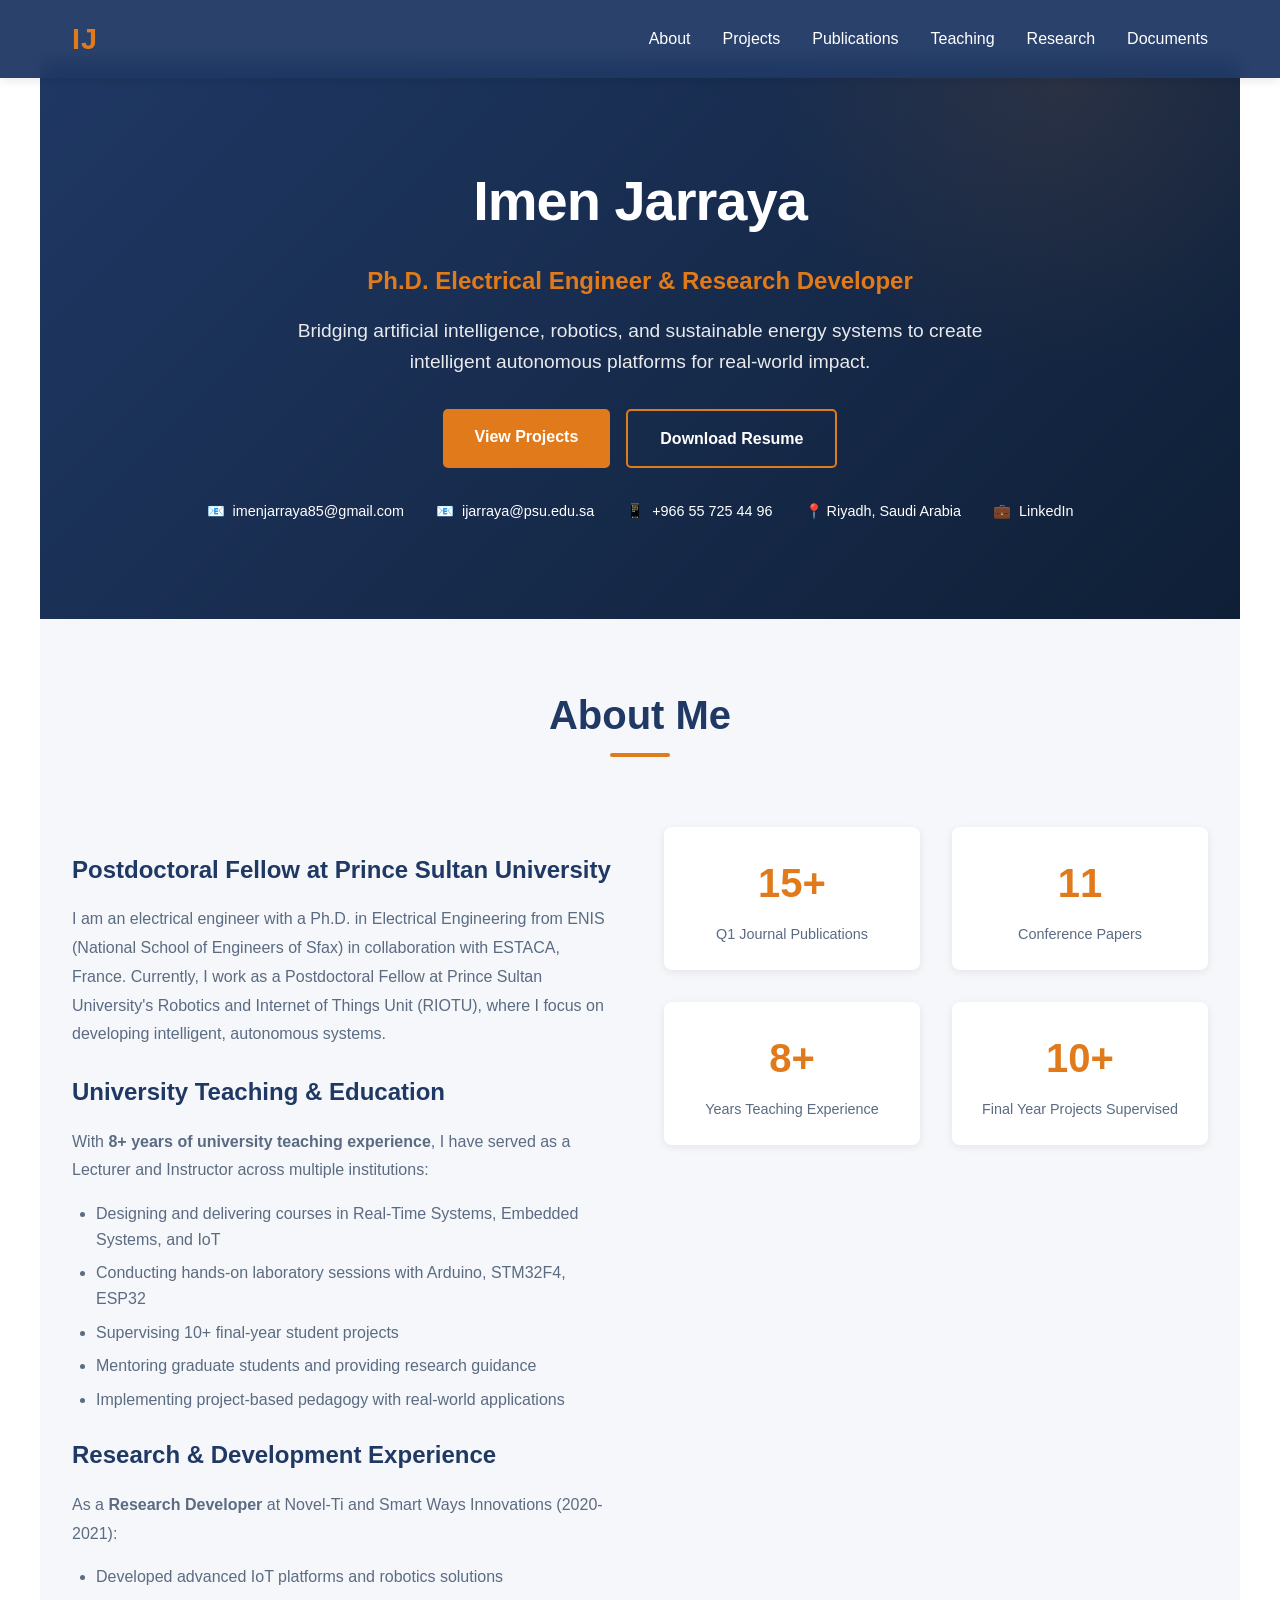
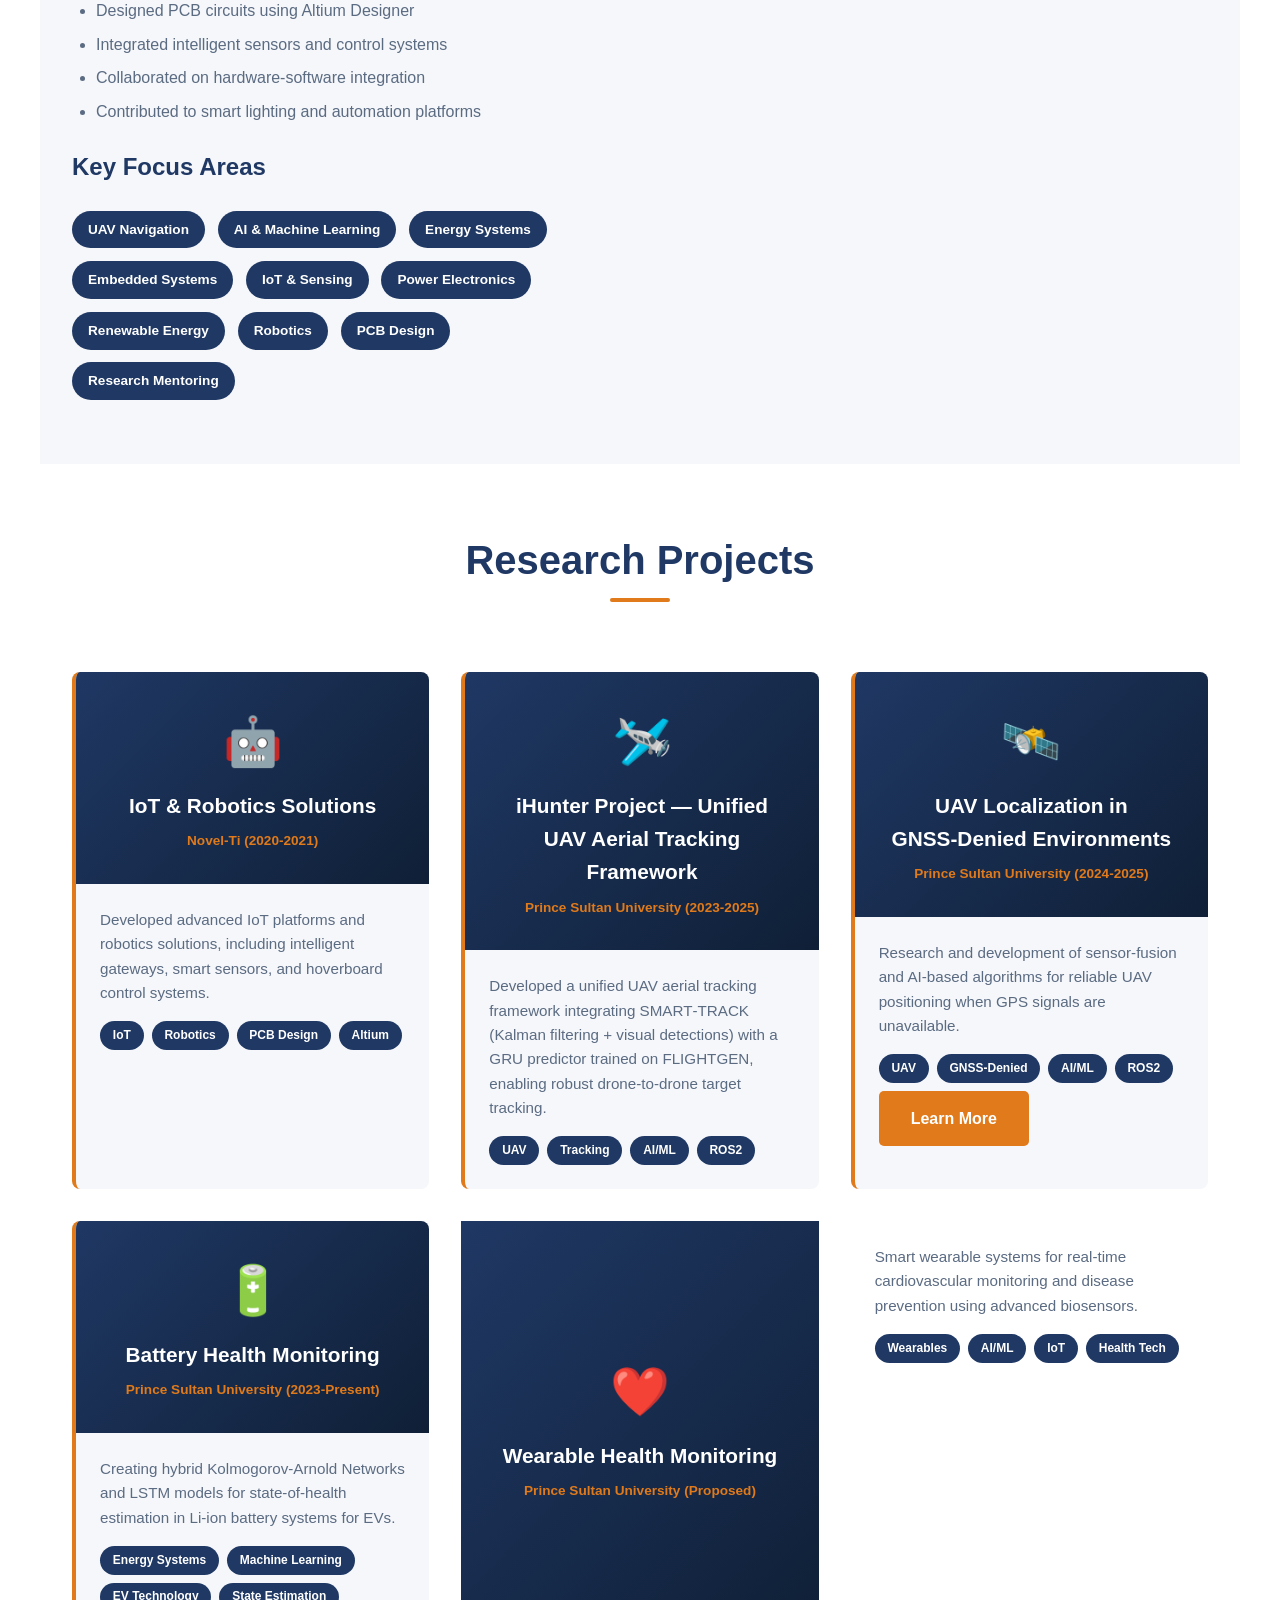
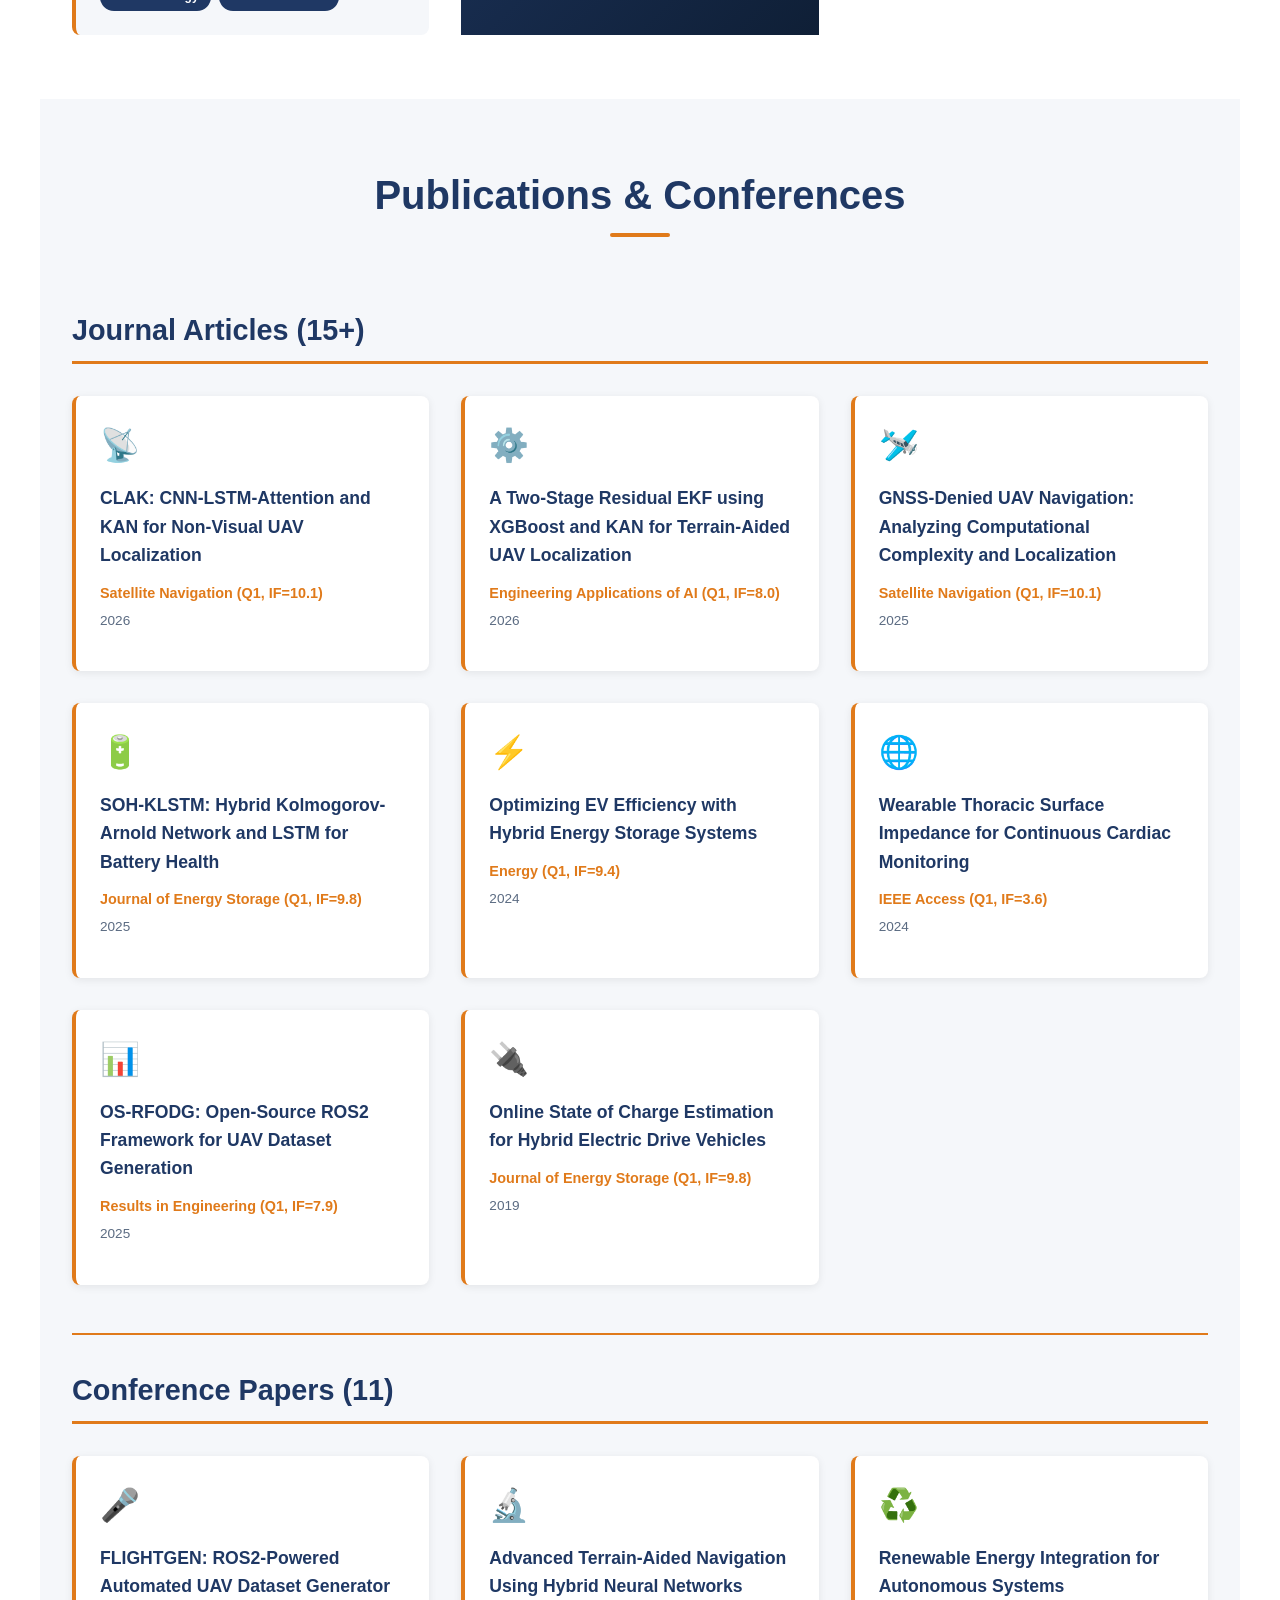
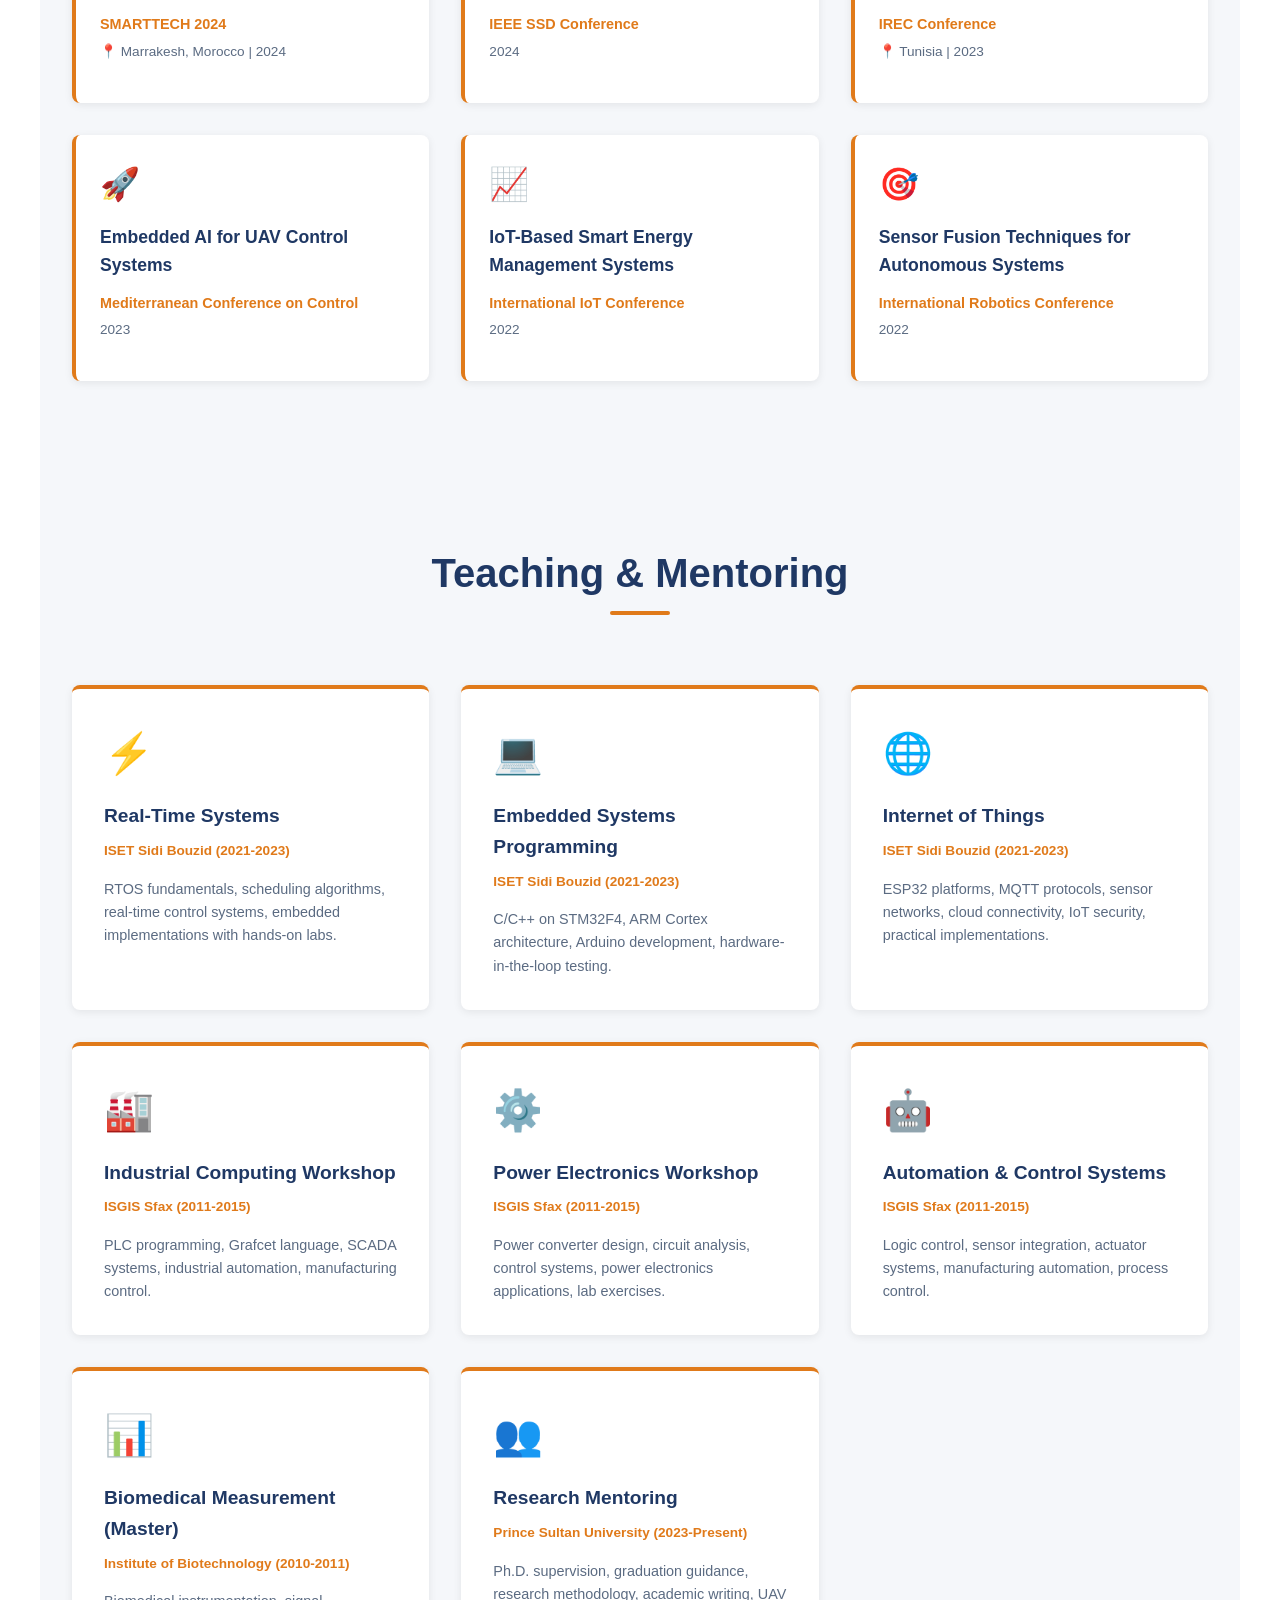
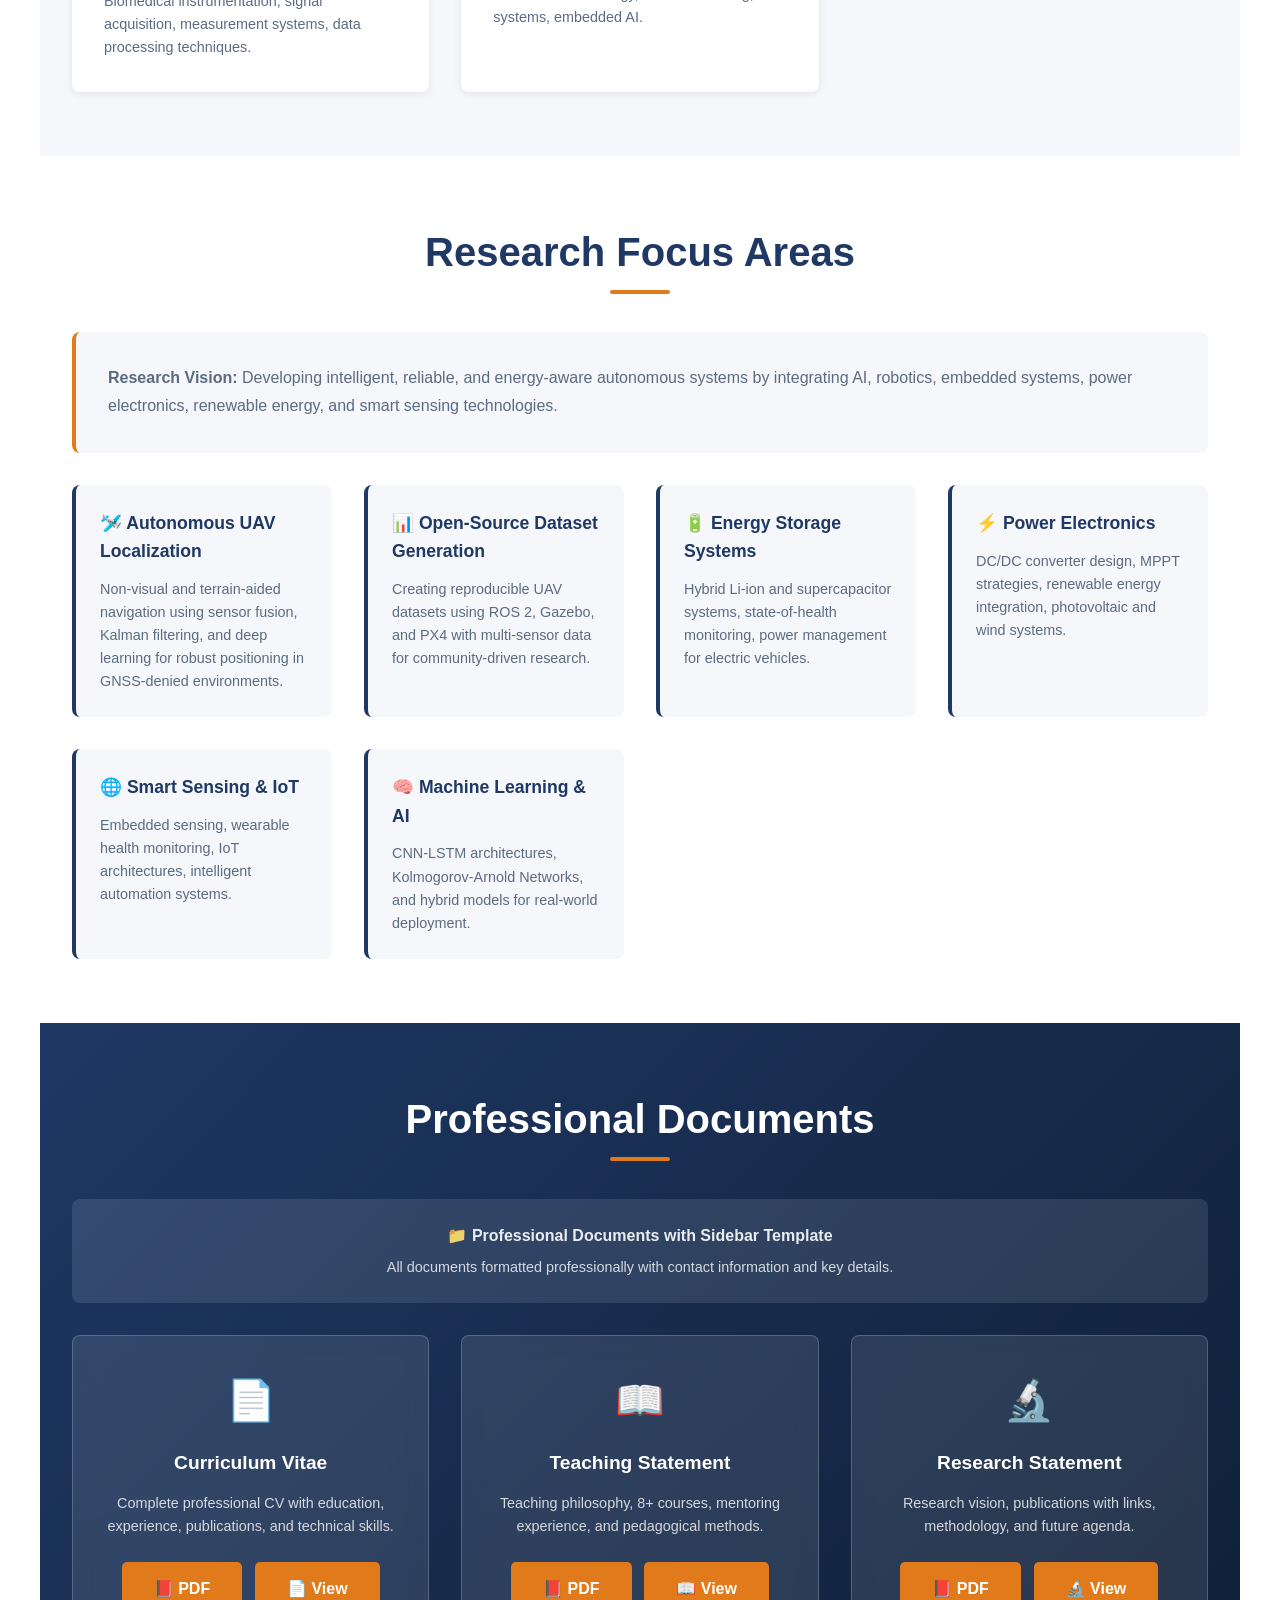
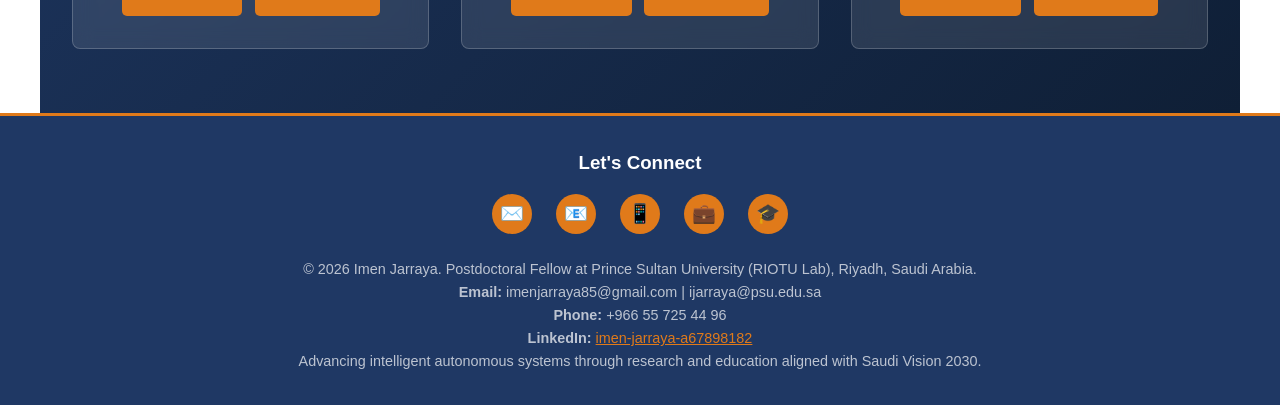
==== commit d9f968df: "Add UAV Localization project card and page" ====
--- a/index.html
+++ b/index.html
@@ -898,40 +898,37 @@
 
       <div class="project-card">
         <div class="project-header">
-          <div class="project-icon">💡</div>
-          <div class="project-title">Smart Lighting Systems</div>
-          <div class="project-company">Smart Ways Innovations (2020-2021)</div>
+          <div class="project-icon">🛩️</div>
+          <div class="project-title">iHunter Project — Unified UAV Aerial Tracking Framework</div>
+          <div class="project-company">Prince Sultan University (2023‑2025)</div>
         </div>
         <div class="project-body">
-          <p class="project-description">Designed intelligent public lighting system with IoT integration and AI for
-            energy optimization and fault detection.</p>
-          <div class="project-tech">
-            <span class="tech-tag">IoT</span>
-            <span class="tech-tag">AI/ML</span>
-            <span class="tech-tag">Smart Cities</span>
-            <span class="tech-tag">Energy</span>
-          </div>
-        </div>
-      </div>
-
-      <div class="project-card">
-        <div class="project-header">
-          <div class="project-icon">🛩️</div>
-          <div class="project-title">UAV Navigation GNSS-Denied</div>
-          <div class="project-company">Prince Sultan University (2023-2026)</div>
-        </div>
-        <div class="project-body">
-          <p class="project-description">Developing advanced terrain-aided navigation for UAVs in GPS-denied
-            environments using sensor fusion and deep learning.</p>
+          <p class="project-description">Developed a unified UAV aerial tracking framework integrating SMART‑TRACK (Kalman filtering + visual detections) with a GRU predictor trained on FLIGHTGEN, enabling robust drone‑to‑drone target tracking.</p>
           <div class="project-tech">
             <span class="tech-tag">UAV</span>
-            <span class="tech-tag">Sensor Fusion</span>
-            <span class="tech-tag">Deep Learning</span>
-            <span class="tech-tag">Navigation</span>
+            <span class="tech-tag">Tracking</span>
+            <span class="tech-tag">AI/ML</span>
+            <span class="tech-tag">ROS2</span>
           </div>
         </div>
       </div>
-
+        <div class="project-card">
+          <div class="project-header">
+            <div class="project-icon">🛰️</div>
+            <div class="project-title">UAV Localization in GNSS‑Denied Environments</div>
+            <div class="project-company">Prince Sultan University (2024‑2025)</div>
+          </div>
+          <div class="project-body">
+            <p class="project-description">Research and development of sensor‑fusion and AI‑based algorithms for reliable UAV positioning when GPS signals are unavailable.</p>
+            <div class="project-tech">
+              <span class="tech-tag">UAV</span>
+              <span class="tech-tag">GNSS‑Denied</span>
+              <span class="tech-tag">AI/ML</span>
+              <span class="tech-tag">ROS2</span>
+            </div>
+            <a href="uav-localization.html" class="btn btn-primary" style="margin-top:0.5rem;">Learn More</a>
+          </div>
+        </div>
       <div class="project-card">
         <div class="project-header">
           <div class="project-icon">🔋</div>
@@ -949,26 +946,6 @@
           </div>
         </div>
       </div>
-
-      <div class="project-card">
-        <div class="project-header">
-          <div class="project-icon">🌱</div>
-          <div class="project-title">Smart Agriculture Solutions</div>
-          <div class="project-company">Prince Sultan University (Proposed)</div>
-        </div>
-        <div class="project-body">
-          <p class="project-description">AI-powered smart harvesting and water resource management for sustainable
-            agriculture aligned with Vision 2030.</p>
-          <div class="project-tech">
-            <span class="tech-tag">AI</span>
-            <span class="tech-tag">IoT</span>
-            <span class="tech-tag">Sustainability</span>
-            <span class="tech-tag">Vision 2030</span>
-          </div>
-        </div>
-      </div>
-
-      <div class="project-card">
         <div class="project-header">
           <div class="project-icon">❤️</div>
           <div class="project-title">Wearable Health Monitoring</div>
